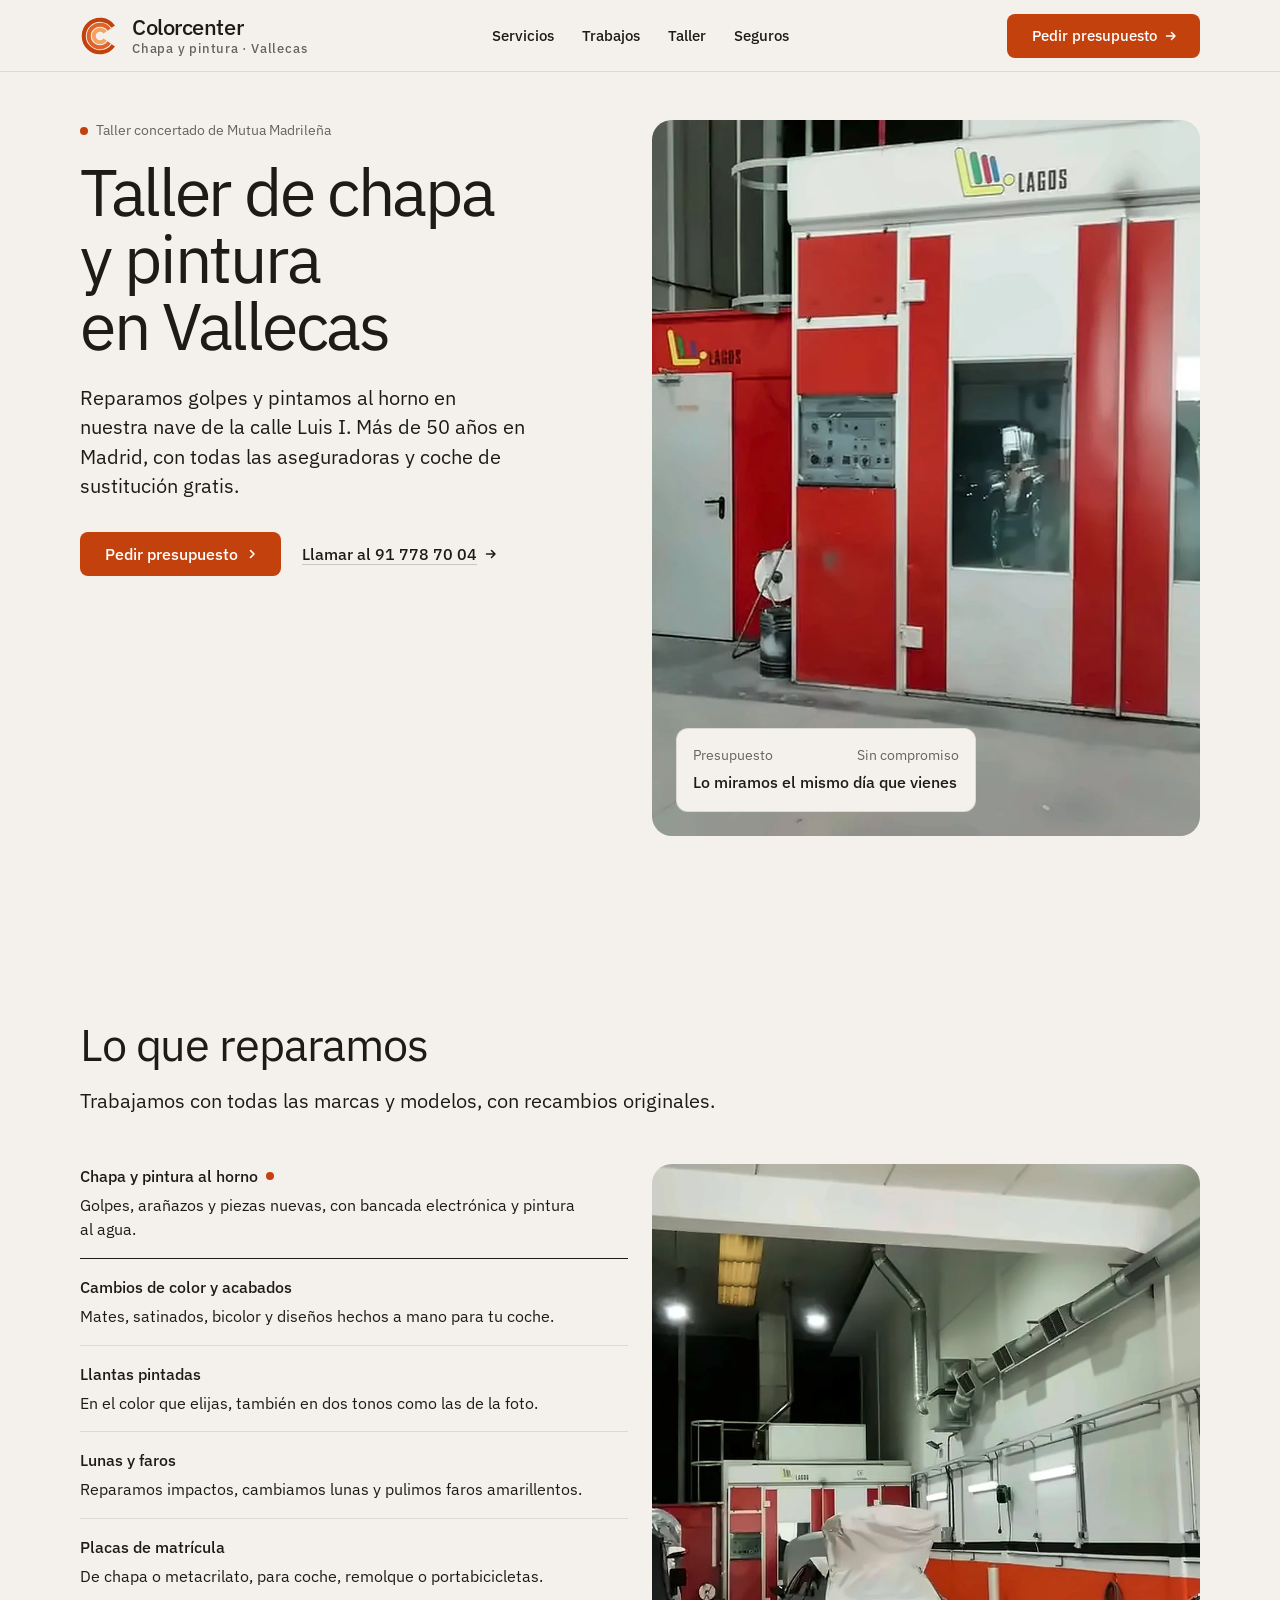
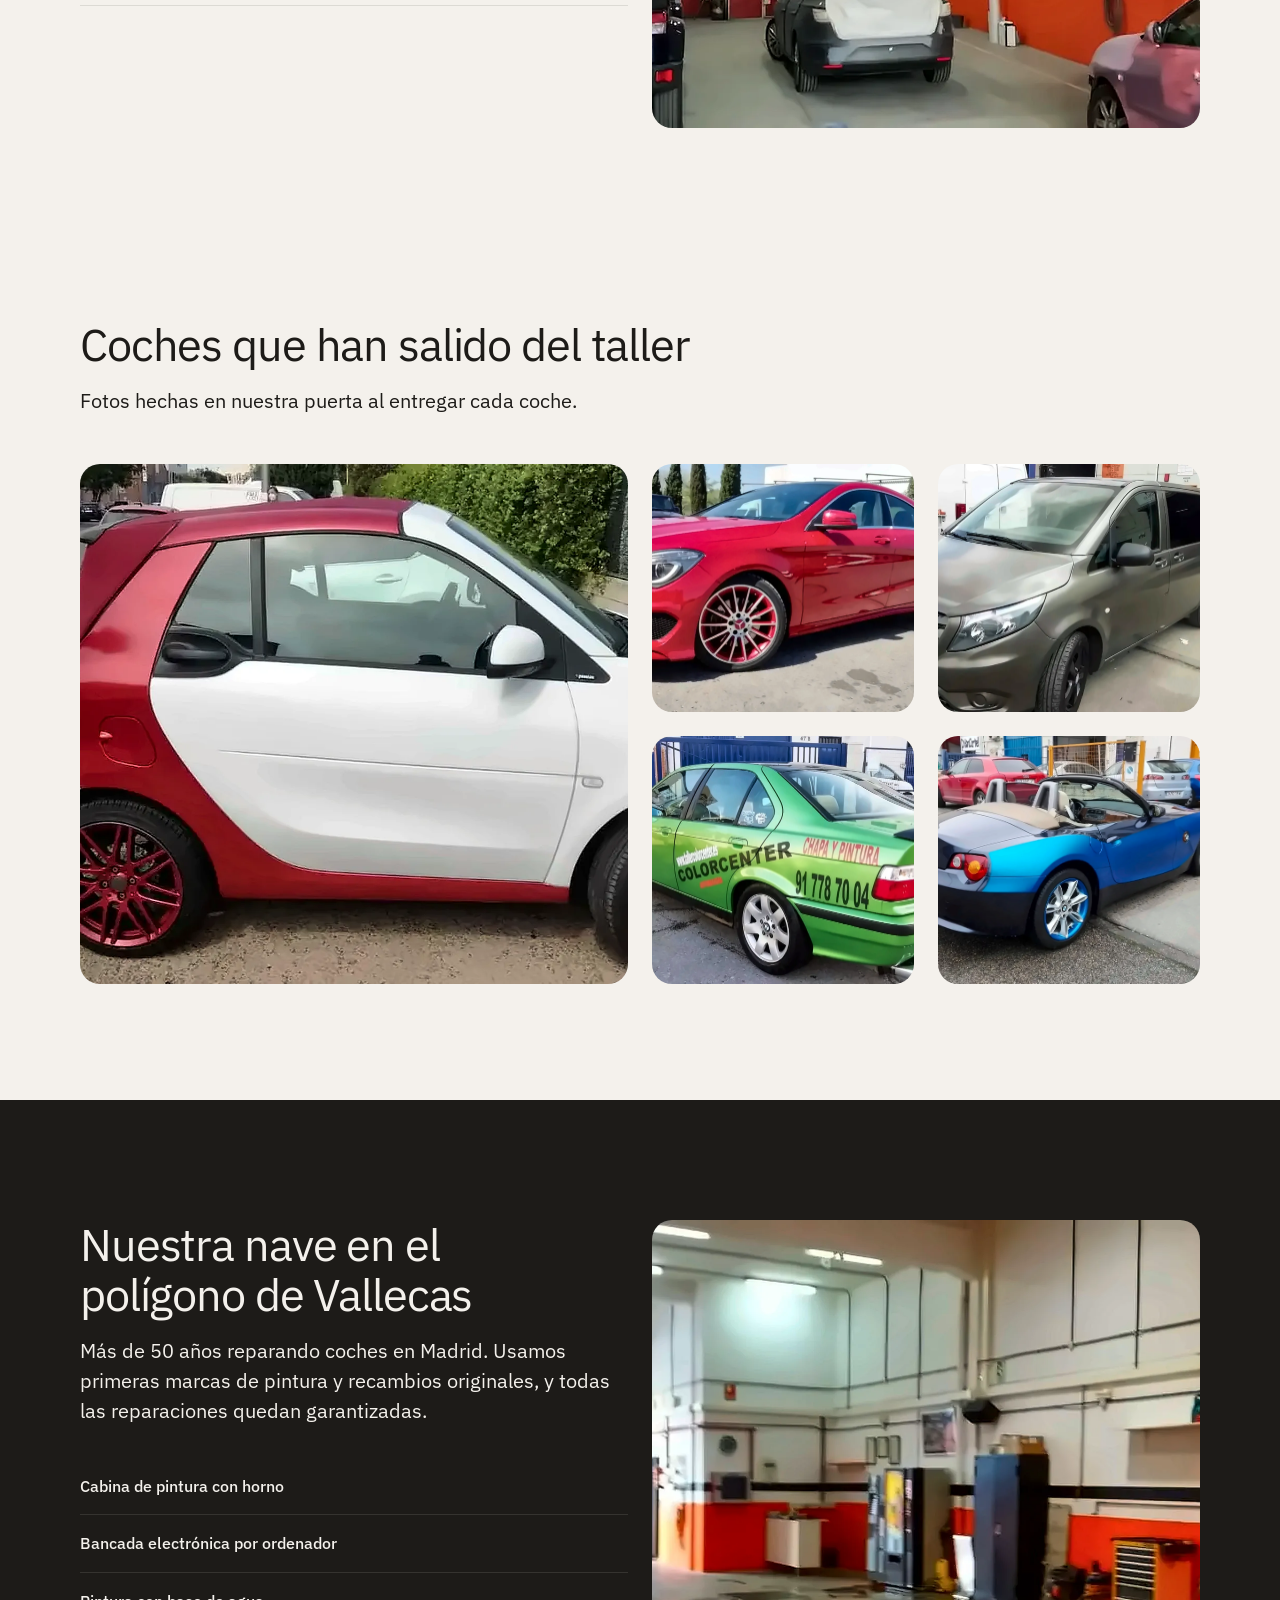
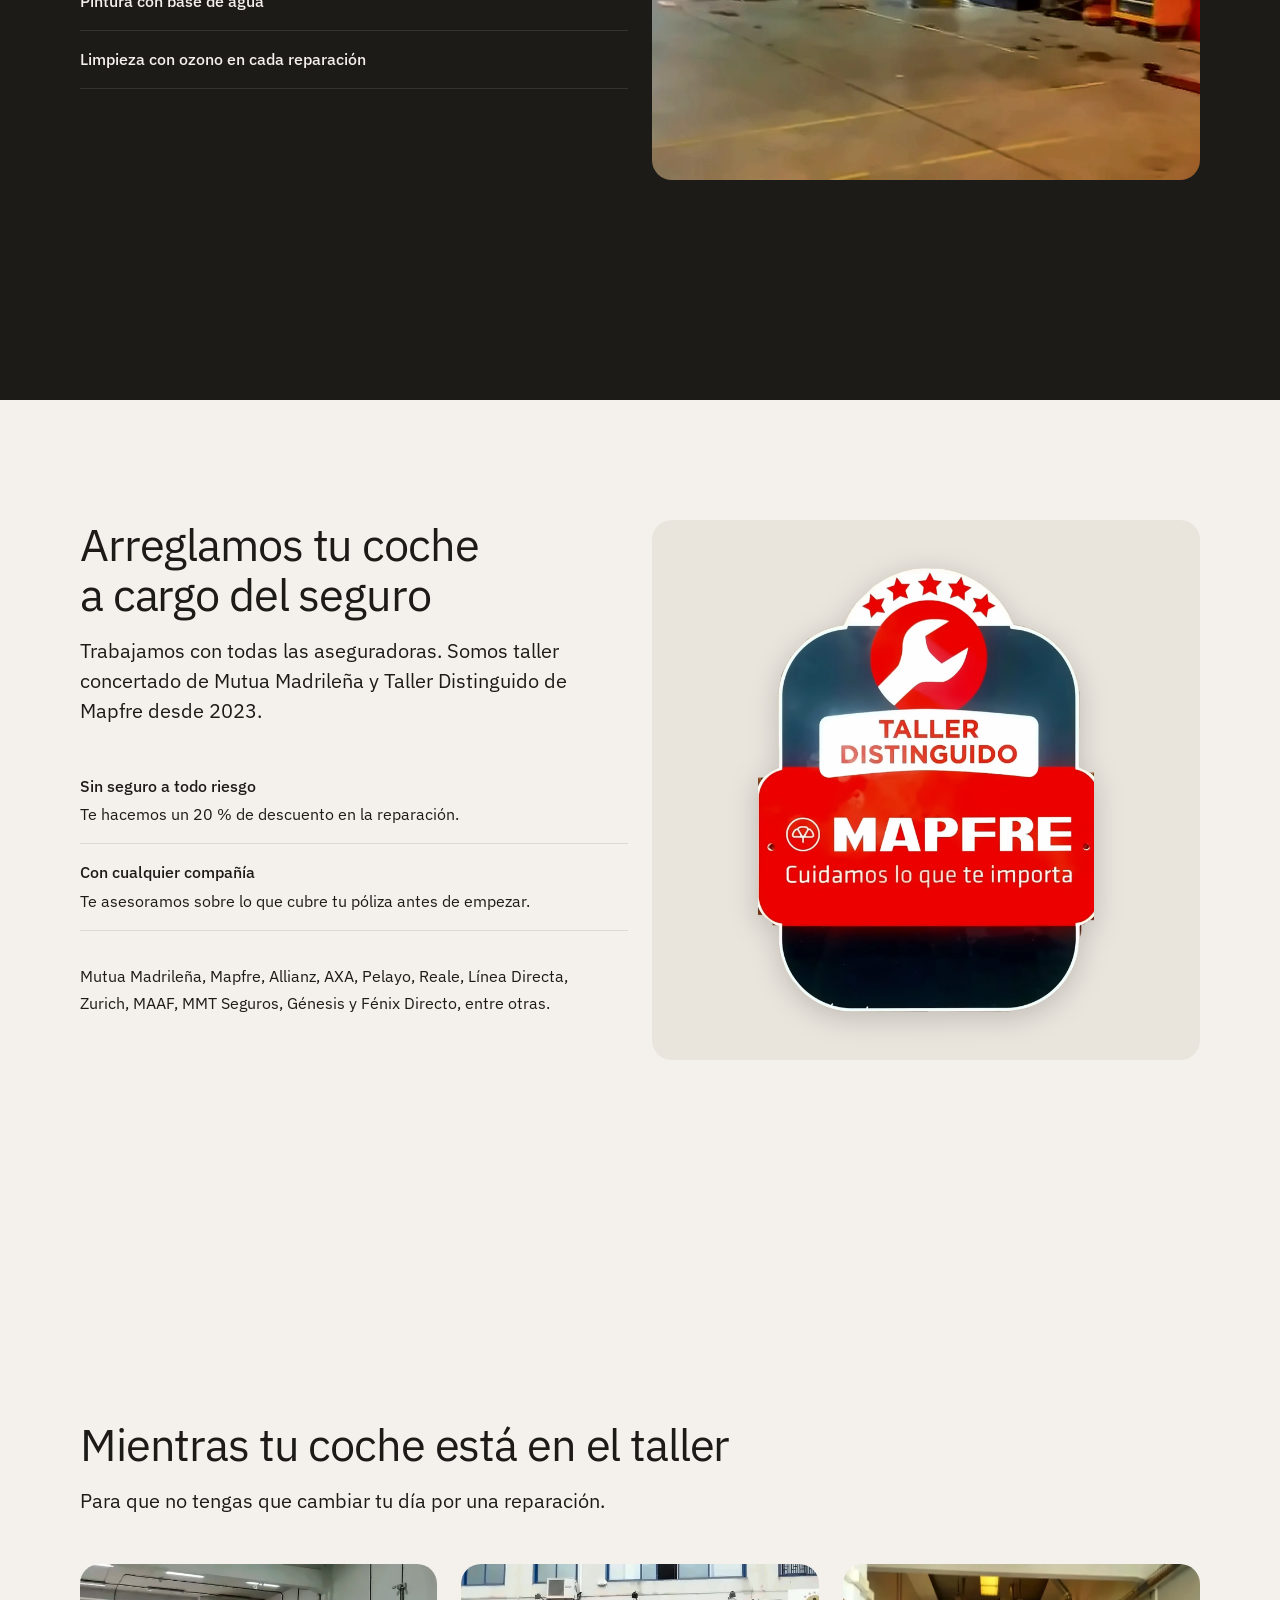
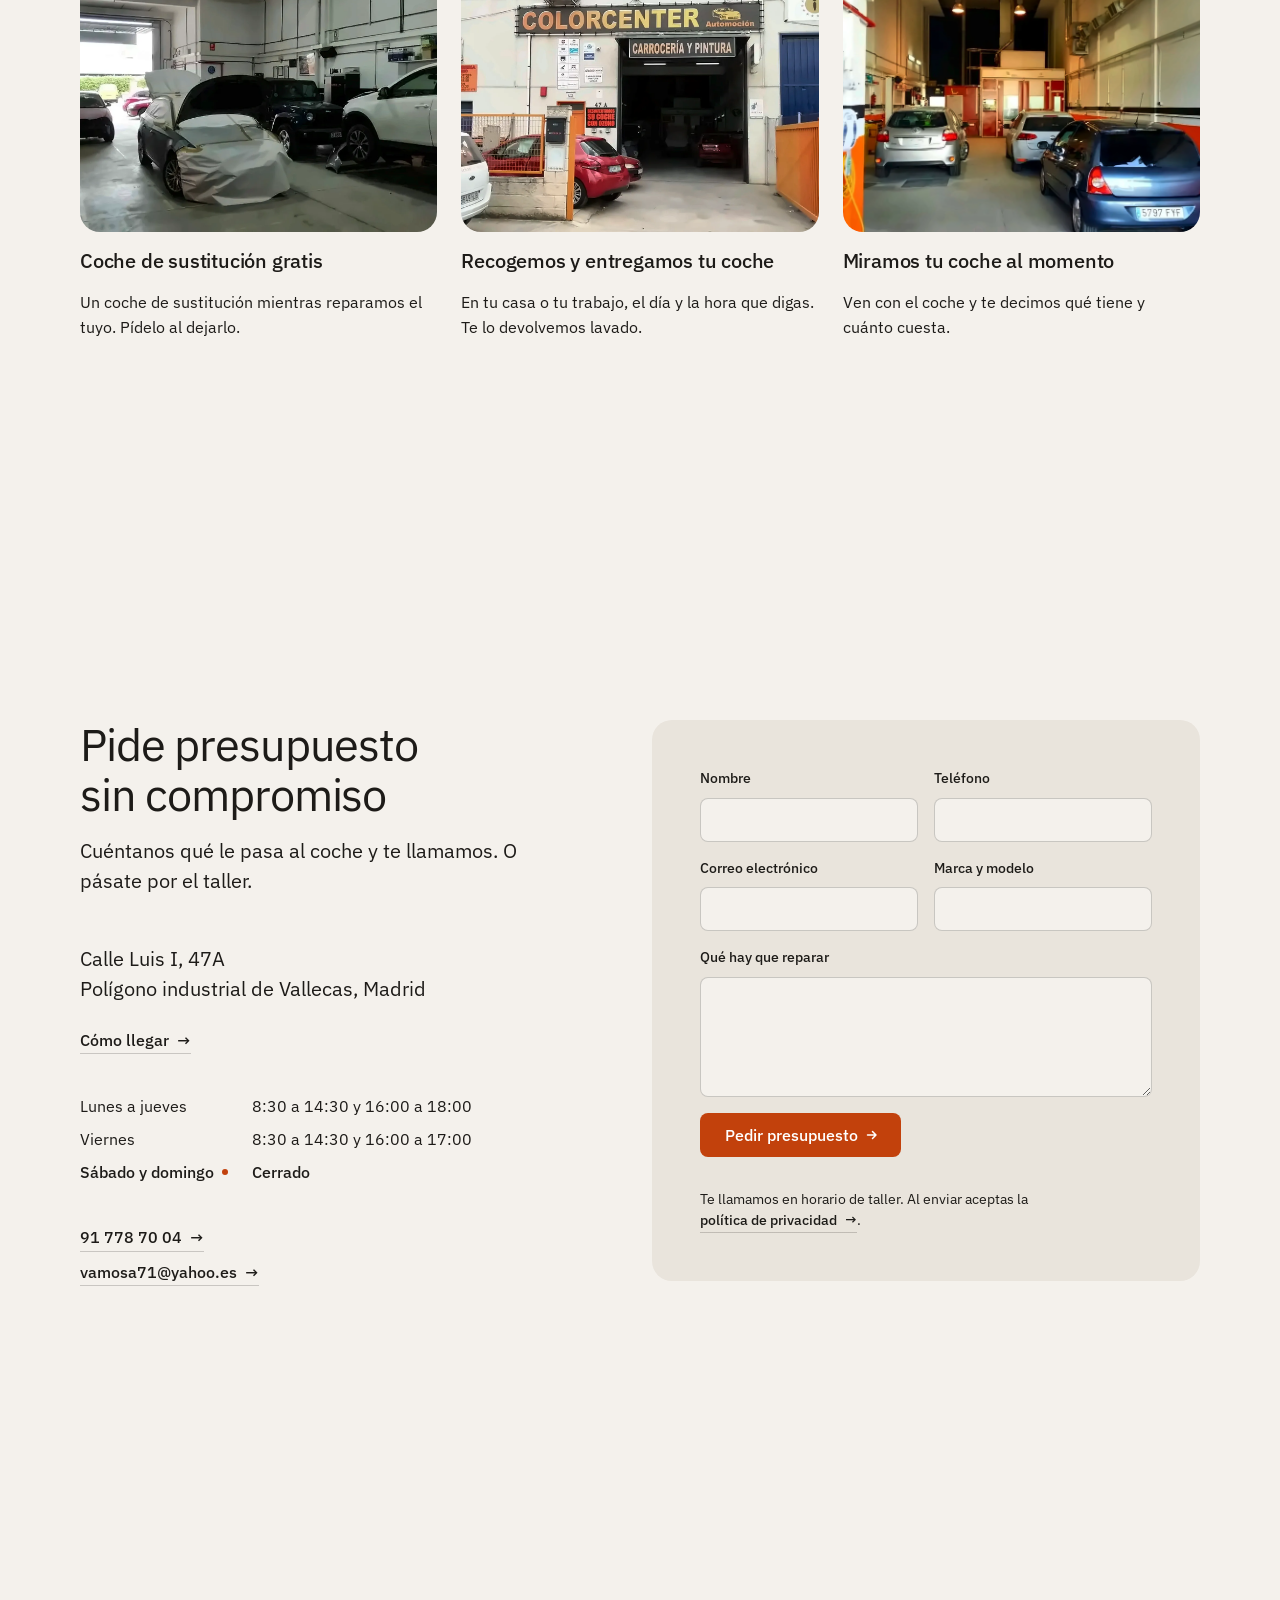
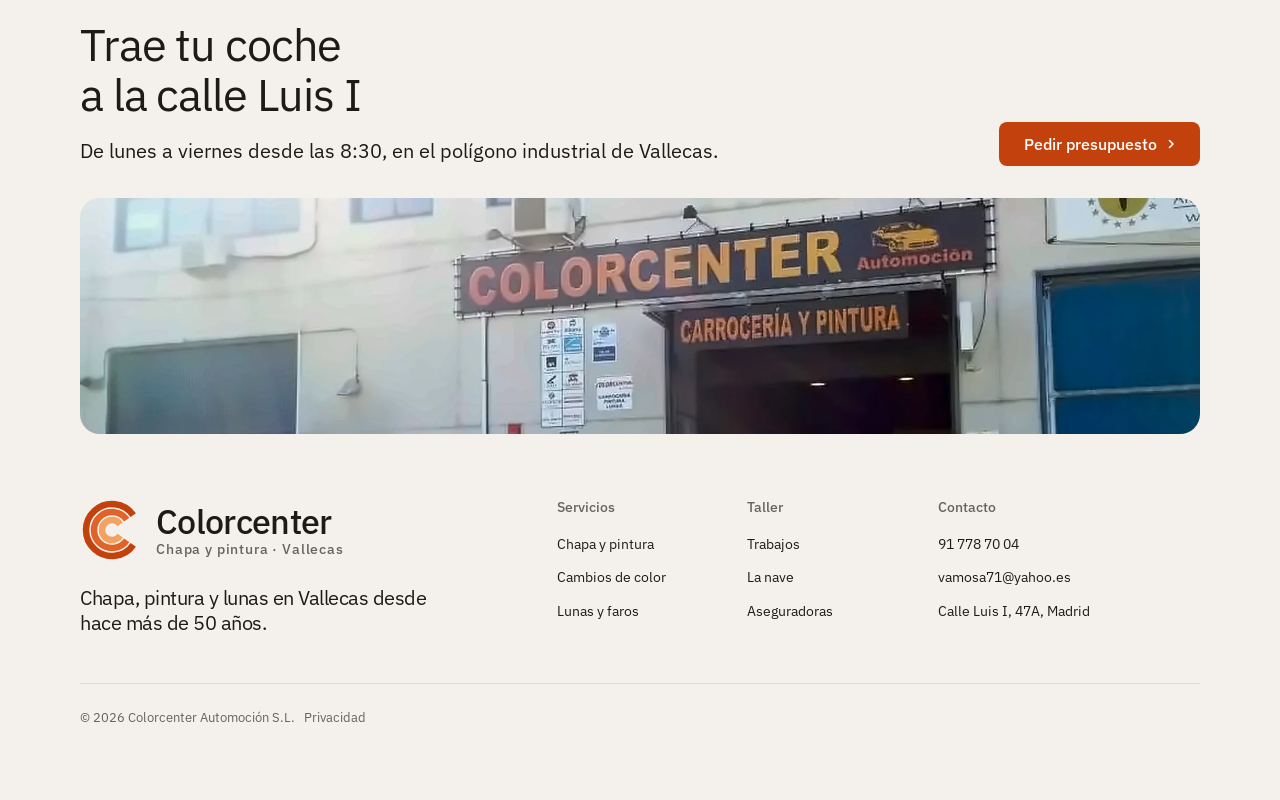
==== index.html @ 78c840c3 "Web nueva del taller Colorcenter: chapa y pintura en Vallecas Co-Authored-By: Claude Opus 5.5 <norep" ====
<!doctype html>
<html lang="es" data-type="service" data-radius="soft" data-buttons="arrow" data-motion>
<head>
<meta charset="utf-8">
<meta name="viewport" content="width=device-width, initial-scale=1, viewport-fit=cover">
<title>Colorcenter Automoción: taller de chapa y pintura en Vallecas, Madrid</title>
<meta name="description" content="Reparamos golpes y pintamos al horno en el polígono industrial de Vallecas. Taller concertado de Mutua Madrileña, coche de sustitución gratis y presupuesto sin compromiso.">
<meta property="og:type" content="website">
<meta property="og:title" content="Colorcenter Automoción: chapa y pintura en Vallecas">
<meta property="og:description" content="Taller de chapa y pintura con más de 50 años en Madrid. Todas las aseguradoras y coche de sustitución.">
<meta property="og:image" content="share.jpg">
<meta name="twitter:card" content="summary_large_image">
<link rel="icon" href="img/favicon.svg" type="image/svg+xml">
<link rel="apple-touch-icon" href="img/favicon-180.png">
<meta name="theme-color" content="#f4f1ec">
<!-- <link rel="canonical" href="https://www.tallercolorcenter.es/"> : activar al publicar en el dominio -->
<meta name="site-kind" content="other">
<meta name="page-type" content="service">
<link rel="preconnect" href="https://fonts.googleapis.com">
<link rel="preconnect" href="https://fonts.gstatic.com" crossorigin>
<link href="https://fonts.googleapis.com/css2?family=IBM+Plex+Sans:wdth,wght@85..100,400..700&display=swap" rel="stylesheet">
<link rel="stylesheet" href="assets/system.css">
<link rel="stylesheet" href="assets/ui/cards.css">
<link rel="stylesheet" href="assets/motion/motion.css">
<link rel="stylesheet" href="assets/backgrounds/backgrounds.css">
<link rel="stylesheet" href="assets/layout/layout.css">
<link rel="stylesheet" href="assets/icons/icon.css">
<style>
:root {
  --p-bg: #f4f1ec; --p-surface: #e9e4dc; --p-ink: #1d1b18; --p-muted: #66635f;
  --p-accent: #c2410c; --p-accent-ink: #ffffff; --p-action: #c2410c; --p-action-ink: #ffffff;
  --p-inv-bg: #1d1b18; --p-inv-surface: #292724; --p-inv-ink: #f4f1ec; --p-inv-muted: #9a9893;
  --p-inv-accent: #e0632a; --p-inv-accent-ink: #111111; --p-inv-action: #e0632a; --p-inv-action-ink: #111111;
  --font-display: "IBM Plex Sans", system-ui, sans-serif;
  --font-text: "IBM Plex Sans", system-ui, sans-serif;
  --display-weight: 400;
  --display-tracking: -0.025em;
  --display-tracking-xl: -0.035em;
  --ly-scale: 0.98;
}
</style>
<script>document.documentElement.classList.add('m-enter');setTimeout(()=>document.documentElement.classList.add('m-enter-done'),700)</script>
<script>document.documentElement.classList.add('mo-js');setTimeout(()=>document.documentElement.classList.add('mo-safe'),2500)</script>
<link rel="modulepreload" href="assets/moments/moments.js">
<link rel="modulepreload" href="assets/moments/lib.js">
<link rel="modulepreload" href="assets/moments/picture-develops/moment.js">
<!-- page CSS: only what sits inside a visual -->
<style>
  /* logo: la C de tres capas de pintura y el nombre en texto */
  .cc-logo { display: inline-flex; align-items: center; gap: 12px; color: var(--ink); text-decoration: none; }
  .nav__logo.cc-logo .cc-mark { width: 40px; height: 40px; flex: none; }
  .cc-name { display: grid; font: 500 22px/1 var(--font-display); letter-spacing: -0.02em; }
  .cc-tag { font-size: 13px; font-weight: 500; letter-spacing: 0.06em; color: var(--muted); margin-top: 4px; }
  .nav__logo.cc-logo--lg .cc-mark { width: 64px; height: 64px; }
  .cc-logo--lg .cc-name { font-size: 34px; }
  .cc-logo--lg .cc-tag { font-size: 14px; }
  @media (max-width: 639px) { .nav__logo.cc-logo:not(.cc-logo--lg) .cc-mark { width: 34px; height: 34px; } .cc-name { font-size: 20px; } .cc-logo:not(.cc-logo--lg) .cc-tag { display: none; } }
  /* trabajos: una foto grande a la izquierda y cuatro a la derecha, en las columnas de la página */
  .wall figure { margin: 0; overflow: hidden; border-radius: var(--r-lg); background: var(--surface); }
  .wall figure > img { width: 100%; height: 100%; object-fit: cover; display: block; transition: transform 600ms var(--ease); }
  .wall figure:hover > img { transform: scale(1.03); }
  .wall__big { height: 520px; }
  .wall__grid { display: grid; grid-template-columns: repeat(2, minmax(0, 1fr)); grid-template-rows: repeat(2, minmax(0, 1fr)); gap: var(--s-5); height: 520px; }
  @media (max-width: 1023px) { .wall__big { height: auto; aspect-ratio: 16 / 10; } .wall__grid { height: auto; gap: 12px; margin-top: 12px; } .wall__grid > figure { aspect-ratio: 4 / 3; } }
  @media (max-width: 1023px) { #servicios .frame.frame--fill { height: 240px; aspect-ratio: auto; flex: none; margin-top: var(--s-6); } }
  @media (max-width: 639px) { #servicios .frame.frame--fill { height: 260px; } #ventajas .grid > .tile { grid-column: 1 / -1; } #ventajas .tile__media { aspect-ratio: 16 / 9; } }
  /* la nave: la foto que se revela, tan alta como el texto */
  .develop { margin: 0; border-radius: var(--r-lg); overflow: hidden; height: min(560px, var(--ly-fit, 560px)); }
  .develop > img { display: block; width: 100%; height: 100%; object-fit: cover; }
  /* aseguradoras: el distintivo Mapfre recortado sobre la superficie */
  .badge-frame { display: grid; place-items: center; overflow: hidden; background: var(--surface); border-radius: var(--r-lg); height: min(540px, var(--ly-fit, 540px)); padding: var(--s-7); }
  .badge-frame > img { height: 100%; width: 100%; min-height: 0; object-fit: contain; filter: drop-shadow(0 6px 14px rgb(0 0 0 / .18)); }
  .insurers { font-size: var(--t-body); line-height: 1.7; color: var(--ink); max-width: 52ch; }
  .rows .rows__name small { display: block; font-weight: 400; color: var(--muted); font-size: var(--t-body); }
  .contact-list { display: grid; justify-items: start; gap: var(--s-2); font-size: var(--t-body); }
  #presupuesto .visit > .link { justify-self: start; }
  .form-panel { background: var(--surface); border-radius: var(--r-lg); padding: var(--s-7); }
  @media (max-width: 1023px) {
    .develop { height: auto; aspect-ratio: 4 / 3; margin-top: var(--s-7); }
    .badge-frame { height: 360px; margin-top: var(--s-7); }
  }
  @media (max-width: 639px) {
    .form-panel { padding: var(--s-5); }
    .badge-frame { height: 300px; padding: var(--s-5); }
  }
</style>
</head>
<body>
<!-- type: service (taller de chapa y pintura)
     deal: hero split, nav nav-centre, close close-photo, footer footer-columns, rhythm dark-band, buttons arrow,
           mark: el logo del cliente; palette: colores propios (naranja de las paredes y el rótulo), type plex
     moments: picture-develops en #taller -->
<header class="nav nav--centre">
  <div class="wrap nav__bar">
    <a class="skip-link" href="#top">Saltar al contenido</a>
    <a class="nav__logo cc-logo" href="#top"><svg class="cc-mark" viewBox="0 0 64 64" aria-hidden="true"><g fill="none" stroke-width="6.5"><path d="M53.29 17.08 A26 26 0 1 0 53.29 46.92" stroke="#c2410c"/><path d="M46.74 21.67 A18 18 0 1 0 46.74 42.33" stroke="#e0632a"/><path d="M40.19 26.26 A10 10 0 1 0 40.19 37.74" stroke="#f4a261"/></g></svg><span class="cc-name">Colorcenter<span class="cc-tag">Chapa y pintura · Vallecas</span></span></a>
    <nav class="nav__links" aria-label="Principal">
      <div class="nav__item"><a class="nav__link" href="#servicios">Servicios</a></div>
      <div class="nav__item"><a class="nav__link" href="#trabajos">Trabajos</a></div>
      <div class="nav__item"><a class="nav__link" href="#taller">Taller</a></div>
      <div class="nav__item"><a class="nav__link" href="#seguros">Seguros</a></div>
    </nav>
    <div class="nav__actions">
      <a class="btn btn--primary" href="#presupuesto">Pedir presupuesto</a>
    </div>
    <button class="nav__toggle" type="button" aria-expanded="false" aria-label="Menú"><svg width="18" height="18" viewBox="0 0 18 18" aria-hidden="true"><path d="M2 5h14M2 13h14" stroke="currentColor" stroke-width="1.6" stroke-linecap="round"/></svg></button>
  </div>
</header>

<main id="top">
  <section class="hero hero--split" data-enter aria-labelledby="hero-h">
    <div class="wrap"><div class="hero-text grid hero__grid">
      <div class="hero__text span-5">
        <p class="hero__kicker"><span class="dot" aria-hidden="true"></span>Taller concertado de Mutua Madrileña</p>
        <h1 id="hero-h">Taller de chapa y pintura en Vallecas</h1>
        <p class="hero__lead">Reparamos golpes y pintamos al horno en nuestra nave de la calle Luis I. Más de 50 años en Madrid, con todas las aseguradoras y coche de sustitución gratis.</p>
        <div class="btn-row">
          <a class="btn btn--primary" href="#presupuesto">Pedir presupuesto<svg class="m-arrow" viewBox="0 0 12 12" aria-hidden="true"><path class="m-arrow__stem" d="M1 6h8"/><path class="m-arrow__head" d="M4.5 2.5 8 6l-3.5 3.5"/></svg></a>
          <a class="btn btn--secondary" href="tel:+34917787004">Llamar al 91 778 70 04</a>
        </div>
      </div>
      <div class="hero__media span-6 start-7">
        <img src="img/g10.webp" alt="Cabina de pintura roja del taller con un coche preparado para pintar" style="--ly-pos: 62% 50%" fetchpriority="high" data-source="client" data-subject="cabina de pintura del taller">
        <div class="ly-float">
          <div class="ly-float__row"><span>Presupuesto</span><span>Sin compromiso</span></div>
          <div class="ly-float__title">Lo miramos el mismo día que vienes</div>
        </div>
      </div>
    </div></div>
  </section>

  <section class="section" style="--hm: 2" id="servicios" aria-labelledby="servicios-h">
    <div class="wrap">
      <div class="section-head"><h2 id="servicios-h">Lo que reparamos</h2><p>Trabajamos con todas las marcas y modelos, con recambios originales.</p></div>
      <div class="grid grid--top fill" data-peek>
        <ul class="rows span-6">
          <li data-peek-to="chapa" tabindex="0"><span class="rows__name">Chapa y pintura al horno</span><p class="muted">Golpes, arañazos y piezas nuevas, con bancada electrónica y pintura al agua.</p></li>
          <li data-peek-to="color" tabindex="0"><span class="rows__name">Cambios de color y acabados</span><p class="muted">Mates, satinados, bicolor y diseños hechos a mano para tu coche.</p></li>
          <li data-peek-to="llantas" tabindex="0"><span class="rows__name">Llantas pintadas</span><p class="muted">En el color que elijas, también en dos tonos como las de la foto.</p></li>
          <li data-peek-to="faros" tabindex="0"><span class="rows__name">Lunas y faros</span><p class="muted">Reparamos impactos, cambiamos lunas y pulimos faros amarillentos.</p></li>
          <li data-peek-to="matriculas" tabindex="0"><span class="rows__name">Placas de matrícula</span><p class="muted">De chapa o metacrilato, para coche, remolque o portabicicletas.</p></li>
        </ul>
        <div class="frame frame--photo frame--fill span-6 start-7">
          <img class="frame__img" data-peek-for="chapa" src="img/g09.webp" alt="Coche dentro de la cabina de pintura con piezas preparadas al lado" loading="lazy" data-source="client" data-subject="cabina de pintura">
          <img class="frame__img" data-peek-for="color" src="img/g19.webp" alt="BMW Z4 descapotable pintado en azul y gris mate" loading="lazy" hidden data-source="client" data-subject="cambio de color">
          <img class="frame__img" data-peek-for="llantas" src="img/g17.webp" alt="Llanta pintada en rojo y plata" loading="lazy" hidden data-source="client" data-subject="llanta pintada">
          <img class="frame__img" data-peek-for="faros" src="img/prod2.webp" alt="Faro delantero de un coche negro" loading="lazy" hidden data-source="client" data-subject="faro">
          <img class="frame__img" data-peek-for="matriculas" src="img/g21.webp" alt="BMW negro con su matrícula, recién salido del taller" loading="lazy" hidden data-source="client" data-subject="coche terminado">
        </div>
      </div>
    </div>
  </section>

  <section class="section" id="trabajos" aria-labelledby="trabajos-h">
    <div class="wrap">
      <div class="section-head"><h2 id="trabajos-h">Coches que han salido del taller</h2><p>Fotos hechas en nuestra puerta al entregar cada coche.</p></div>
      <div class="grid wall">
        <figure class="span-6 wall__big"><img src="img/g14.webp" alt="Smart blanco con techo y llantas pintados en rojo" loading="lazy" data-source="client" data-subject="smart bicolor"></figure>
        <div class="span-6 start-7 wall__grid">
          <figure><img src="img/g16.webp" alt="Mercedes CLA rojo con llantas en rojo y plata" loading="lazy" data-source="client" data-subject="mercedes rojo"></figure>
          <figure><img src="img/g20.webp" alt="Mercedes Vito pintada en gris mate" loading="lazy" data-source="client" data-subject="furgoneta gris mate"></figure>
          <figure><img src="img/g22.webp" alt="BMW de competición pintado en verde con el rótulo del taller" loading="lazy" data-source="client" data-subject="bmw verde"></figure>
          <figure><img src="img/g18.webp" alt="BMW Z4 en azul y gris visto de lado" loading="lazy" data-source="client" data-subject="bmw z4"></figure>
        </div>
      </div>
    </div>
  </section>

  <section class="section ground-inverse" id="taller" aria-labelledby="taller-h">
    <div class="wrap grid grid--top">
      <div class="span-6">
        <div class="section-head">
          <h2 id="taller-h">Nuestra nave en el polígono de Vallecas</h2>
          <p>Más de 50 años reparando coches en Madrid. Usamos primeras marcas de pintura y recambios originales, y todas las reparaciones quedan garantizadas.</p>
        </div>
        <ul class="rows">
          <li><span class="rows__name">Cabina de pintura con horno</span></li>
          <li><span class="rows__name">Bancada electrónica por ordenador</span></li>
          <li><span class="rows__name">Pintura con base de agua</span></li>
          <li><span class="rows__name">Limpieza con ozono en cada reparación</span></li>
        </ul>
      </div>
      <figure class="develop span-6 start-7" data-moment="picture-develops"><img src="img/g04.webp" alt="Interior de la nave con la zona de trabajo, el elevador y la cabina al fondo" width="2000" height="1118" loading="lazy" data-source="client" data-subject="interior del taller"></figure>
    </div>
  </section>

  <section class="section" id="seguros" aria-labelledby="seguros-h">
    <div class="wrap grid grid--top">
      <div class="span-6">
        <div class="section-head">
          <h2 id="seguros-h">Arreglamos tu coche a cargo del seguro</h2>
          <p>Trabajamos con todas las aseguradoras. Somos taller concertado de Mutua Madrileña y Taller Distinguido de Mapfre desde 2023.</p>
        </div>
        <ul class="rows">
          <li><span class="rows__name">Sin seguro a todo riesgo</span><p class="muted">Te hacemos un 20 % de descuento en la reparación.</p></li>
          <li><span class="rows__name">Con cualquier compañía</span><p class="muted">Te asesoramos sobre lo que cubre tu póliza antes de empezar.</p></li>
        </ul>
        <p class="insurers" style="margin-top: var(--s-6)">Mutua Madrileña, Mapfre, Allianz, AXA, Pelayo, Reale, Línea Directa, Zurich, MAAF, MMT Seguros, Génesis y Fénix Directo, entre otras.</p>
      </div>
      <div class="badge-frame span-6 start-7">
        <img src="img/mapfre.webp" alt="Placa de Taller Distinguido de Mapfre" loading="lazy" data-source="client" data-subject="distintivo mapfre">
      </div>
    </div>
  </section>

  <section class="section" style="--hm: 2" id="ventajas" aria-labelledby="ventajas-h">
    <div class="wrap">
      <div class="section-head"><h2 id="ventajas-h">Mientras tu coche está en el taller</h2><p>Para que no tengas que cambiar tu día por una reparación.</p></div>
      <div class="grid">
        <article class="tile span-4">
          <div class="tile__media"><img src="img/g13.webp" alt="Coches dentro de la nave esperando reparación" loading="lazy" data-source="client" data-subject="coches en el taller"></div>
          <div class="tile__head"><h3>Coche de sustitución gratis</h3></div>
          <p>Un coche de sustitución mientras reparamos el tuyo. Pídelo al dejarlo.</p>
        </article>
        <article class="tile span-4">
          <div class="tile__media"><img src="img/g08.webp" alt="Entrada del taller en la calle Luis I con coches aparcados" loading="lazy" data-source="client" data-subject="entrada del taller"></div>
          <div class="tile__head"><h3>Recogemos y entregamos tu coche</h3></div>
          <p>En tu casa o tu trabajo, el día y la hora que digas. Te lo devolvemos lavado.</p>
        </article>
        <article class="tile span-4">
          <div class="tile__media"><img src="img/g03.webp" alt="Coches en la nave junto a la cabina de pintura" loading="lazy" data-source="client" data-subject="nave del taller"></div>
          <div class="tile__head"><h3>Miramos tu coche al momento</h3></div>
          <p>Ven con el coche y te decimos qué tiene y cuánto cuesta.</p>
        </article>
      </div>
    </div>
  </section>

  <section class="section" style="--hm: 2" id="presupuesto" aria-labelledby="presupuesto-h">
    <div class="wrap grid grid--top">
      <div class="span-5">
        <div class="section-head">
          <h2 id="presupuesto-h">Pide presupuesto sin compromiso</h2>
          <p>Cuéntanos qué le pasa al coche y te llamamos. O pásate por el taller.</p>
        </div>
        <div class="visit">
          <address class="visit__address">Calle Luis I, 47A<br>Polígono industrial de Vallecas, Madrid</address>
          <a class="link" href="https://www.google.com/maps/search/?api=1&amp;query=Calle+Luis+I+47A+Madrid">Cómo llegar</a>
          <dl class="hours" data-tz="Europe/Madrid">
            <dt data-days="mon-thu">Lunes a jueves</dt><dd>8:30 a 14:30 y 16:00 a 18:00</dd>
            <dt data-days="fri">Viernes</dt><dd>8:30 a 14:30 y 16:00 a 17:00</dd>
            <dt data-days="sat,sun">Sábado y domingo</dt><dd>Cerrado</dd>
          </dl>
          <div class="contact-list">
            <a class="link" href="tel:+34917787004">91 778 70 04</a>
            <a class="link" href="mailto:vamosa71@yahoo.es">vamosa71@yahoo.es</a>
          </div>
        </div>
      </div>
      <div class="form-panel span-6 start-7">
        <form class="form" action="mailto:vamosa71@yahoo.es" method="post" enctype="text/plain" data-endpoint="" novalidate>
          <div class="field"><label for="f-name">Nombre</label>
            <input id="f-name" name="nombre" type="text" autocomplete="name" required aria-describedby="f-name-err">
            <p class="field__error" id="f-name-err" hidden>Escribe tu nombre.</p></div>
          <div class="field"><label for="f-tel">Teléfono</label>
            <input id="f-tel" name="telefono" type="tel" autocomplete="tel" inputmode="tel" required aria-describedby="f-tel-err">
            <p class="field__error" id="f-tel-err" hidden>Escribe un teléfono para llamarte.</p></div>
          <div class="field"><label for="f-email">Correo electrónico</label>
            <input id="f-email" name="correo" type="email" autocomplete="email" inputmode="email" aria-describedby="f-email-err">
            <p class="field__error" id="f-email-err" hidden>Escribe un correo con @, como nombre@gmail.com.</p></div>
          <div class="field"><label for="f-car">Marca y modelo</label>
            <input id="f-car" name="coche" type="text" autocomplete="off"></div>
          <div class="field field--full"><label for="f-msg">Qué hay que reparar</label>
            <textarea id="f-msg" name="mensaje" rows="4" required aria-describedby="f-msg-err"></textarea>
            <p class="field__error" id="f-msg-err" hidden>Cuéntanos qué le pasa al coche.</p></div>
          <div class="btn-row"><button class="btn btn--primary" type="submit">Pedir presupuesto</button></div>
          <p class="form__status" role="status" data-form-status></p>
          <p class="t-small">Te llamamos en horario de taller. Al enviar aceptas la <a class="link" href="privacidad.html">política de privacidad</a>.</p>
        </form>
      </div>
    </div>
  </section>
</main>

<footer class="footer closing" id="contact" aria-labelledby="close-h">
  <div class="wrap">
    <div class="closing__cta close--photo">
      <div class="section-head--split">
        <div><h2 id="close-h">Trae tu coche a la calle Luis I</h2><p class="t-lead">De lunes a viernes desde las 8:30, en el polígono industrial de Vallecas.</p></div>
        <a class="btn btn--primary" href="#presupuesto">Pedir presupuesto<svg class="m-arrow" viewBox="0 0 12 12" aria-hidden="true"><path class="m-arrow__stem" d="M1 6h8"/><path class="m-arrow__head" d="M4.5 2.5 8 6l-3.5 3.5"/></svg></a>
      </div>
      <div class="close__media"><img src="img/g01.webp" alt="Fachada del taller Colorcenter con el rótulo naranja y la puerta abierta" loading="lazy" style="--pos: 50% 22%" data-source="client" data-subject="fachada del taller"></div>
    </div>
    <div class="closing__links">
      <div class="grid">
        <div class="span-4 stack-4">
          <a class="nav__logo cc-logo cc-logo--lg" href="#top"><svg class="cc-mark" viewBox="0 0 64 64" aria-hidden="true"><g fill="none" stroke-width="6.5"><path d="M53.29 17.08 A26 26 0 1 0 53.29 46.92" stroke="#c2410c"/><path d="M46.74 21.67 A18 18 0 1 0 46.74 42.33" stroke="#e0632a"/><path d="M40.19 26.26 A10 10 0 1 0 40.19 37.74" stroke="#f4a261"/></g></svg><span class="cc-name">Colorcenter<span class="cc-tag">Chapa y pintura · Vallecas</span></span></a>
          <p class="footer__lede">Chapa, pintura y lunas en Vallecas desde hace más de 50 años.</p>
        </div>
        <div class="span-2 start-6 footer__col"><h3>Servicios</h3><ul><li><a href="#servicios">Chapa y pintura</a></li><li><a href="#servicios">Cambios de color</a></li><li><a href="#servicios">Lunas y faros</a></li></ul></div>
        <div class="span-2 footer__col"><h3>Taller</h3><ul><li><a href="#trabajos">Trabajos</a></li><li><a href="#taller">La nave</a></li><li><a href="#seguros">Aseguradoras</a></li></ul></div>
        <div class="span-3 footer__col"><h3>Contacto</h3><ul><li><a href="tel:+34917787004">91 778 70 04</a></li><li><a href="mailto:vamosa71@yahoo.es">vamosa71@yahoo.es</a></li><li><a href="https://www.google.com/maps/search/?api=1&amp;query=Calle+Luis+I+47A+Madrid">Calle Luis I, 47A, Madrid</a></li></ul></div>
      </div>
      <div class="footer__legal">
        <span>&copy; 2026 Colorcenter Automoción S.L. &nbsp; <a href="privacidad.html">Privacidad</a></span>
      </div>
    </div>
  </div>
</footer>

<nav class="actionbar" aria-label="Acciones rápidas">
  <a class="btn btn--secondary" href="tel:+34917787004">Llamar</a>
  <a class="btn btn--primary" href="#presupuesto">Pedir presupuesto</a>
</nav>

<script type="module" src="assets/system.js"></script>
<script type="module" src="assets/motion/motion.js"></script>
<script type="module" src="assets/layout/layout.js"></script>
</body>
</html>
---- assets/system.css ----
/*
  taste-skill system.css - the one system for the page. Link it first, then assets/ui/cards.css (the
  feature card, its panel and the fragment placements), then set the palette (--p-*), the fonts and
  the radius set on :root in the page (node scripts/start.mjs prints that block).
  Do not add a second grid, spacing scale, type scale, radius scale, button or card style.
*/

/* ---------------------------------------------------------------- tokens */
:root {
  /* palette (hex only; fx.js reads --bg --surface --ink --muted --accent --accent-ink) */
  --p-bg: #ffffff;
  --p-surface: #f4f4f4;
  --p-ink: #111111;
  --p-muted: #6b6b6b;
  --p-accent: #1a4be0;
  --p-accent-ink: #ffffff;
  --p-action: #1a4be0;      /* buttons, links, focus: the accent, or the ink when the accent is too pale */
  --p-action-ink: #ffffff;
  --p-inv-bg: #111111;
  --p-inv-surface: #1c1c1c;
  --p-inv-ink: #f4f4f4;
  --p-inv-muted: #a3a3a3;
  --p-inv-accent: #ffffff;
  --p-inv-accent-ink: #111111;
  --p-inv-action: #ffffff;
  --p-inv-action-ink: #111111;
  /* the lit ground behind UI and in the closing band (references/cards.md), one per page, tech pages only
     (none on kind other, which is flat): <html data-ground="sand|sky|sage|painting">. system.js gives it to every ground
     that holds UI, on light and dark pages alike; --hue on one panel changes only its accent */
  --ground-bg: #d9ccb7; --ground-surface: #e9e0d2; --ground-ink: #2a2622; --ground-muted: #5a534a; --ground-accent: #a8794a;

  /* fonts */
  --font-display: system-ui, -apple-system, "Segoe UI", sans-serif;
  --font-text: system-ui, -apple-system, "Segoe UI", sans-serif;
  --font-mono: ui-monospace, "SFMono-Regular", Menlo, Consolas, monospace;
  --display-weight: 400;    /* headlines 400; 500 on a tech page (software, gaming, hardware) */
  --display-tracking: -0.025em;

  /* the page rhythm (references/layout-v4.md): one section per screen. The header is fixed and
     --nav tall; every section is padded --padt above and --padb (plus the phone action bar, --bar)
     below, and is exactly one or two screens tall (--h: 1 or 2; --hm on a phone). The hero's words
     start --hgap under the header and its content ends --hpadb above the fold. */
  --nav: 72px;
  --padt: 120px;
  --padb: 72px;
  --hgap: 48px;
  --hpadb: 64px;
  --bar: 0px;
  /* grid: one .wrap (alias .container) for the header, every section and the footer, the same
     --gut on both sides: 1280 wide at x 80-1360 at 1440, 342 at x 24-366 at 390 */
  --container: 1280px;
  --gut: 80px;
  --pad: var(--gut);
  --gutter: 24px;

  /* spacing: 4/8 scale */
  --s-1: 4px;  --s-2: 8px;  --s-3: 12px; --s-4: 16px; --s-5: 24px;
  --s-6: 32px; --s-7: 48px; --s-8: 64px; --s-9: 96px; --s-10: 128px;
  --section: 40px;      /* only a .section outside main (the kit's demo pages); every main > section and
                           footer.closing take --padt and --padb */
  --section-band: 56px; /* the same for an older footer outside footer.closing */
  --head-gap: 48px;     /* the one heading-to-content gap, 32 on a phone (layout.css reads it as --ly-head-gap) */
  --card-pad: 16px;     /* card padding (cards.css sets its own for cards with a panel) */
  --card-gap: 16px;     /* gap between cards */

  /* type scale (the only sizes on the page) */
  --t-label: 13px;
  --t-small: 14px;
  --t-body: 16px;
  --t-lead: 18px;
  --t-card: 18px;
  --t-h3: 24px;
  /* straight lines from the phone size at 390 to the desktop size at 1440 (system.md's table) */
  --t-h2: clamp(30px, 1.72vw + 23.3px, 48px);
  --t-h1: clamp(38px, 3.24vw + 25.4px, 72px);
  /* a big number stays a step under the h2 (VI-11): 38 at 1440, 28 at 390, so it never reads as a
     section heading; a stats row and a price set their own, smaller still */
  --t-stat: clamp(28px, .952vw + 24.29px, 38px);

  /* radius: one scale (soft by default; data-radius on <html> switches it) */
  --r-sm: 8px;  --r-md: 12px; --r-lg: 20px; --r-btn: 8px;

  /* controls (fixed here; a page never adds its own) */
  --btn-h: 44px;
  --btn-h-sm: 36px;
  --nav-h: var(--nav);  /* the older name, kept for the kit's files */
  --icon: 16px;         /* small icons: socials, menu chevrons, mono brand marks */

  /* motion: the one UI ease-out (motion.css --m-ease and ui/base.css --u-ease read it; references/motion.md) */
  --ease: cubic-bezier(.2, .8, .2, 1);
  --dur: 180ms;
}
html[data-radius="sharp"] { --r-sm: 4px; --r-md: 6px;  --r-lg: 8px;  --r-btn: 4px; }
html[data-radius="soft"]  { --r-sm: 8px; --r-md: 12px; --r-lg: 20px; --r-btn: 8px; }
html[data-radius="round"] { --r-sm: 10px; --r-md: 16px; --r-lg: 24px; --r-btn: 999px; }
/* the four lit grounds (references/cards.md); sand is the default above. painting goes with
   painterly-landscape (x.ai's daylight sky over olive hills) */
html[data-ground="sky"]      { --ground-bg: #c6d3df; --ground-surface: #d6e0e9; --ground-ink: #25303a; --ground-muted: #4d5964; --ground-accent: #3f6a92; }
html[data-ground="sage"]     { --ground-bg: #cdd6c6; --ground-surface: #dce3d6; --ground-ink: #262d24; --ground-muted: #535b51; --ground-accent: #6c8e63; }
html[data-ground="painting"] { --ground-bg: #79a8d6; --ground-surface: #a6c4e2; --ground-ink: #16212c; --ground-muted: #273949; --ground-accent: #9c9b3c; }
/* cards.css takes its card and panel radii from this scale */
html[data-radius] .card { --c-r: var(--r-lg); }
html[data-radius] .panel { --p-r: var(--r-md); }

/* a phone: the header 56, the sections padded 96 / 48, the hero's words 40 under the header and its
   content ending 24 above the fold, 24 at both sides, 12 between columns */
@media (max-width: 639px) {
  :root { --nav: 56px; --padt: 96px; --padb: 48px; --hgap: 40px; --hpadb: 24px; --gut: 24px; --gutter: 12px; --card-gap: 12px; --head-gap: 32px; }
}
@media (min-width: 640px) {
  :root { --gut: 48px; --section: 48px; --section-band: 72px; --card-pad: 24px; }
}
@media (min-width: 1024px) {
  :root { --gut: 80px; --section: 56px; --section-band: 96px; --card-gap: 24px;
          --t-lead: 20px; --t-card: 20px; --t-h3: 28px; }
  /* a place (and a local service): the 1200 column at x 120-1320 */
  html[data-type="place"] { --gut: 120px; --container: 1200px; }
}
/* a place (VI-06, ST-96, PH-23): its own smaller type (h1 48/53 and 32/37, h2 32/40 and 24/30, titles
   and the sub-line 20 and 18), the Recipe 3 hero's gap under its photograph (40, 24 on a phone),
   square photographs and cards and 2px buttons, whatever data-radius and data-buttons say */
:root[data-type="place"] {
  --hgap: 40px;
  --t-h1: clamp(32px, 1.524vw + 26.06px, 48px);
  --t-h2: clamp(24px, .762vw + 21px, 32px);
  --t-h3: clamp(20px, .381vw + 18.51px, 24px);
  --r-sm: 2px; --r-md: 0px; --r-lg: 0px; --r-btn: 2px;
}
:root[data-type="place"] :is(h1, .t-h1) { line-height: 1.104; }
:root[data-type="place"] :is(h2, .t-h2) { line-height: 1.25; }
@media (max-width: 639px) {
  :root[data-type="place"] { --hgap: 24px; }
  :root[data-type="place"] :is(h1, .t-h1) { line-height: 1.156; }
}

/* ---------------------------------------------------------------- grounds (at most three) */
:root, .ground-base {
  --bg: var(--p-bg); --surface: var(--p-surface); --ink: var(--p-ink); --muted: var(--p-muted);
  --accent: var(--p-accent); --accent-ink: var(--p-accent-ink); --card: var(--p-surface);
  --action: var(--p-action); --action-ink: var(--p-action-ink);
}
.ground-surface {
  --bg: var(--p-surface); --surface: var(--p-bg); --ink: var(--p-ink); --muted: var(--p-muted);
  --accent: var(--p-accent); --accent-ink: var(--p-accent-ink); --card: var(--p-bg);
  --action: var(--p-action); --action-ink: var(--p-action-ink);
}
.ground-inverse {
  --bg: var(--p-inv-bg); --surface: var(--p-inv-surface); --ink: var(--p-inv-ink); --muted: var(--p-inv-muted);
  --accent: var(--p-inv-accent); --accent-ink: var(--p-inv-accent-ink); --card: var(--p-inv-surface);
  --action: var(--p-inv-action); --action-ink: var(--p-inv-action-ink);
}
:root, .ground-base, .ground-surface, .ground-inverse {
  --line: color-mix(in oklab, var(--ink) 11%, transparent);
  --line-strong: color-mix(in oklab, var(--ink) 20%, transparent);
  /* effects (fx.js) and UI fragments (assets/ui) take the colours of the ground they sit on */
  --fx-bg: var(--bg); --fx-surface: var(--surface); --fx-ink: var(--ink); --fx-muted: var(--muted);
  --fx-accent: var(--accent); --fx-accent-ink: var(--accent-ink);
  --ui-font: var(--font-text); --ui-mono: var(--font-mono); --ui-radius: var(--r-md);
}
.ground-base, .ground-surface, .ground-inverse { background: var(--bg); color: var(--ink); }

/* ---------------------------------------------------------------- base */
*, *::before, *::after { box-sizing: border-box; }
/* an anchor lands on the section's top (the judge's frame): the fixed header covers --nav of its --padt */
html { -webkit-text-size-adjust: 100%; scroll-padding-top: 0; scroll-behavior: auto; margin: 0; }
body {
  margin: 0; background: var(--bg); color: var(--ink);
  font: 400 var(--t-body)/1.55 var(--font-text);
  -webkit-font-smoothing: antialiased; text-rendering: optimizeLegibility; overflow-x: clip;
}
img, svg, video, canvas { display: block; max-width: 100%; }
/* hidden means hidden, also on an img the line above makes a block (a menu tab's photograph, a peek photograph) */
[hidden] { display: none !important; }
img, video { height: auto; }
a { color: inherit; text-decoration: none; }
button { font: inherit; color: inherit; }
h1, h2, h3, h4, p, ul, ol, figure, blockquote { margin: 0; }
ul, ol { padding: 0; list-style: none; }
h1, h2, h3, h4 {
  font-family: var(--font-display); font-weight: var(--display-weight);
  letter-spacing: var(--display-tracking); text-wrap: balance; overflow-wrap: break-word;
  /* a long word (a German compound at 390) breaks at a syllable with a hyphen, in the language of <html lang>;
     only words of 10 letters or more, 4 at least on each side, so a short English heading never breaks */
  hyphens: auto; -webkit-hyphens: auto; hyphenate-limit-chars: 10 4 4;
}
h1, .t-h1 { font-size: var(--t-h1); line-height: 1.04; }
h2, .t-h2 { font-size: var(--t-h2); line-height: 1.1; }
h3, .t-h3 { font-size: var(--t-h3); line-height: 1.2; }
h4, .t-card { font-family: var(--font-text); font-weight: 500; font-size: var(--t-card); line-height: 1.3; letter-spacing: -0.01em; }
p { text-wrap: pretty; }
.t-lead  { font-size: var(--t-lead); line-height: 1.5; }
.t-body  { font-size: var(--t-body); line-height: 1.55; }
.t-small { font-size: var(--t-small); line-height: 1.5; }
.t-label { font-size: var(--t-label); font-weight: 500; line-height: 1.4; letter-spacing: 0.01em; }
.t-stat  { font-family: var(--font-display); font-weight: var(--display-weight); font-size: var(--t-stat);
           line-height: 1; letter-spacing: var(--display-tracking); font-variant-numeric: tabular-nums; }
.muted { color: var(--muted); }
.mono  { font-family: var(--font-mono); }
.measure { max-width: 62ch; }
:focus-visible { outline: 2px solid var(--action); outline-offset: 2px; border-radius: 2px; }
::selection { background: color-mix(in oklab, var(--accent) 30%, transparent); }

/* ---------------------------------------------------------------- grid */
.wrap, .container { width: min(100% - 2 * var(--gut), var(--container)); margin-inline: auto; padding-inline: 0; }
.grid { display: grid; grid-template-columns: repeat(12, minmax(0, 1fr)); column-gap: var(--gutter); row-gap: var(--card-gap); }
.grid > * { min-width: 0; grid-column: 1 / -1; }
.section { padding-block: var(--section); }

/* ---------------------------------------------------------------- one section per screen
   The page is a stack of screens. Framed at scrollY = k x the screen height, a shot shows exactly one
   section: the hero alone on the first screen, every other section (and footer.closing, the close and
   the footer in one) exactly one or two screens tall, its h2 first, --padt under its top. Heights
   and padding do it: no pinning, snapping or script.
     <section class="section" id=".." style="--h: 2">     (2 screens; --hm sets a phone's count alone)
       <div class="wrap"> the h2 first, then the content </div>     (the one in-flow child)
     </section>
   A layer (a full-bleed photograph or ground behind the words) is an <img class="layer" aria-hidden="true">
   beside the .wrap. Content must fit: one screen holds 708px of content at 1440x900 (900 - 120 - 72),
   two hold 1,608 (the second screen's part starts --padt under its top with .g2). From 640 to 1279 a
   section keeps at least its screens and grows past them rather than overlap the next. */
main > :is(section, .section), footer.closing {
  position: relative; box-sizing: border-box;
  height: calc(var(--h, 1) * 100vh); height: calc(var(--h, 1) * 100svh);
  padding: var(--padt) 0 calc(var(--padb) + var(--bar));
}
main > :is(section, .section) > :is(.wrap, .container), footer.closing > .wrap { position: relative; z-index: 1; height: 100%; }
main > :is(section, .section) > :is(.wrap, .container):not(.grid) { display: flex; flex-direction: column; }
/* a .wrap that is the section's grid too (class="wrap grid"): its rows start at the top */
main > :is(section, .section) > :is(.wrap, .container).grid { align-content: start; }
/* .fill: the block that takes what the screen leaves under the heading (a photograph, a frame) */
main > :is(section, .section) > .wrap > .fill { flex: 1 1 0; min-height: 0; }
/* two screens as two groups: row 1 the h2 and the first group, row 2 the rest (no second h2), starting
   --padt under the second screen's top, so the second shot looks like any other section */
main > :is(section, .section).g2, footer.closing.g2 { --h: 2; }
main > :is(section, .section).g2 > :is(.wrap, .container), footer.closing.g2 > .wrap { display: grid; grid-template-rows: minmax(0, 1fr) minmax(0, 1fr); row-gap: calc(var(--padt) + var(--padb) + var(--bar)); }
main > :is(section, .section).g2 > :is(.wrap, .container) > *, footer.closing.g2 > .wrap > * { min-height: 0; align-self: start; }
main > :is(section, .section).g2 > :is(.wrap, .container) > :is(.group, .fill) { align-self: stretch; }
/* a group: one screen's part of a .g2 section (its h2 and first rows, or the rest) */
.group { display: flex; flex-direction: column; min-height: 0; }
/* each screen's card row runs down to that screen's foot (the cards stretch, their panels grow), so
   the second screen of a .g2 is never a short row over an empty ground; both rows end on the same line */
@media (min-width: 1024px) {
  main > :is(section, .section).g2 > .wrap > .grid:last-child,
  main > :is(section, .section).g2 > .wrap > .group > .grid:last-child { align-self: stretch; flex: 1 1 auto; min-height: 0; }
}
.group > .fill { flex: 1 1 0; min-height: 0; }
@media (min-width: 640px) and (max-width: 1279px) {
  main > :is(section, .section):not(.hero, .section--hero), footer.closing {
    height: auto; min-height: calc(var(--h, 1) * 100vh); min-height: calc(var(--h, 1) * 100svh);
  }
  /* the section is a column and its .wrap takes all of it, so a .fill (a photograph, a frame) still
     grows to the section's foot (a min-height percentage would not resolve, leaving it at its least) */
  /* :where() keeps it at no weight, so a page's own phone- or tablet-only hiding (section.desk-only { display: none }) wins */
  :where(main > :is(section, .section):not(.hero, .section--hero), footer.closing) { display: flex; flex-direction: column; }
  main > :is(section, .section):not(.hero, .section--hero) > :is(.wrap, .container), footer.closing > .wrap { flex: 1 0 auto; height: auto; min-height: 0; }
}
/* a phone: lvh (the screen with its bars hidden) for every section but the hero; --hm when stacking
   makes the content taller than the desktop count */
@media (max-width: 639px) {
  /* at least its screens, never less: content a screen cannot hold makes the section taller (the rhythm
     check then asks for --hm: 2 or less content); a fixed height would lay its last rows over the next
     section, the fault the phone shots showed most (a list under the closing heading and its button) */
  main > :is(section, .section):not(.hero, .section--hero), footer.closing {
    height: auto; min-height: calc(var(--hm, var(--h, 1)) * 100vh); min-height: calc(var(--hm, var(--h, 1)) * 100lvh);
  }
  /* one grid row at least the screens tall that grows with the .wrap's content: the .wrap is stretched to
     it, so its .fill and its two groups still share a definite height */
  /* (at no weight, as on the tablet: a page's own section.desk-only { display: none } still hides it) */
  :where(main > :is(section, .section):not(.hero, .section--hero):has(> :is(.wrap, .container)), footer.closing) {
    display: grid; grid-template-columns: minmax(0, 1fr); grid-template-rows: 1fr; grid-auto-rows: auto;
  }
  main > :is(section, .section):not(.hero, .section--hero) > :is(.wrap, .container), footer.closing > .wrap { height: auto; }
  main > :is(section, .section).g2m, footer.closing.g2m { --hm: 2; }
  main > :is(section, .section).g2m > :is(.wrap, .container), footer.closing.g2m > .wrap { display: grid; grid-template-rows: minmax(0, 1fr) minmax(0, 1fr); row-gap: calc(var(--padt) + var(--padb) + var(--bar)); }
  /* stacked in one, the two groups keep the open cards' 32px, so the first group's last panel never meets
     the next card's title */
  main > :is(section, .section).g2:not(.g2m) > :is(.wrap, .container) { display: flex; row-gap: var(--s-6); }
  /* what the two screens leave goes around the second group, so it opens below the header, not on the fold */
  main > :is(section, .section).g2:not(.g2m) > :is(.wrap, .container) > :last-child { margin-block: auto; }
  main > :is(section, .section).g2:not(.g2m) > :is(.wrap, .container) > * { align-self: stretch; }
}
/* a layer: the photograph or ground of a whole section, under its words, edge to edge */
main > :is(section, .section) > :is(img, video, canvas, picture).layer,
footer.closing > :is(img, video, canvas, picture).layer {
  position: absolute; inset: 0; z-index: 0; width: 100%; height: 100%; max-width: none; object-fit: cover; object-position: var(--pos, 50% 50%);
}
main > :is(section, .section) > picture.layer > img { width: 100%; height: 100%; object-fit: cover; }

/* the hero: exactly the first screen, the fixed header over its top. Its words start --hgap under the
   header (--photo adds a full-bleed photograph's height above them on a place); its content ends
   --hpadb above the fold, and nothing of the next section shows, at 1440, 1024, 820 and 390.
     <section class="hero hero--<type>"><div class="wrap"><div class="hero-text"> .. </div>[one strip]</div></section>
   .hero-text holds the whole composition (the words, and the picture or window beside or under them);
   one docked strip (logos, three facts) may follow it, at most 96px, desktop only. */
main > :is(.hero, .section--hero) {
  height: 100vh; height: 100svh; min-height: 0;
  padding: calc(var(--nav) + var(--photo, 0px) + var(--hgap)) 0 calc(var(--hpadb) + var(--bar));
}
:is(.hero, .section--hero) > .wrap { height: 100%; display: grid; grid-template-rows: minmax(0, 1fr) auto; row-gap: var(--s-7); }
:is(.hero, .section--hero) > .wrap > .hero-text { min-height: 0; }
/* a phone: the hero is at least the first screen and grows when a short phone (320x640) cannot hold its
   words, buttons and picture, so nothing of it lies over the next section or under the header */
@media (max-width: 639px) {
  main > :is(.hero, .section--hero) { height: auto; min-height: 100vh; min-height: 100svh; }
  main > :is(.hero, .section--hero):has(> :is(.wrap, .container)) { display: grid; grid-template-columns: minmax(0, 1fr); grid-template-rows: 1fr; grid-auto-rows: auto; }
  main > :is(.hero, .section--hero) > :is(.wrap, .container) { height: auto; }
}
:is(.hero, .section--hero) > .wrap > .hero-strip { grid-row: 2; max-height: 96px; }
@media (max-width: 639px) { :is(.hero, .section--hero) > .wrap > .hero-strip { display: none; } }
.section--hero .section-head { max-width: 860px; }
/* the starter's own hero (hero-split): the words on span-5 top-aligned, the picture on span-6 start-7
   as tall as the hero's content box (at most 716 at 1440x900); a phone stacks words, then the picture
   in what is left */
.hero-text.hero-split { height: 100%; align-items: stretch; }
.hero-split > .hero-copy { align-self: start; }
.hero-split > .hero-visual { position: relative; min-height: 0; height: 100%; }
@media (max-width: 1023px) {
  .hero-text.hero-split { display: flex; flex-direction: column; gap: var(--s-6); }
  .hero-split > .hero-visual { flex: 1 1 0; min-height: 200px; height: auto; }
}
.hero-copy > * + * { margin-top: var(--s-5); }
/* the h1 first in the words' column: its capitals start on the picture's top line, not the line box's
   (the leading above the capitals would put the words about 12px under the photograph's top) */
.hero-copy > h1:first-child { text-box: trim-start cap alphabetic; }
.hero-copy > .btn-row { margin-top: var(--s-6); }
/* three short facts at the foot of the words' column, on the picture's bottom line (no dead space
   under the buttons): <dl class="hero-facts"><div><dt>..</dt><dd>..</dd></div> x3</dl> */
@media (min-width: 1024px) {
  .hero-split > .hero-copy { height: 100%; display: flex; flex-direction: column; }
  .hero-split > .hero-copy > .hero-facts { margin-top: auto; }
}
.hero-facts { display: grid; grid-template-columns: repeat(3, minmax(0, 1fr)); gap: var(--s-5) var(--gutter); margin: 0; }
.hero-facts > div { display: grid; gap: var(--s-1); align-content: start; }
.hero-facts dt { font-size: var(--t-small); color: var(--muted); }
.hero-facts dd { margin: 0; font-weight: 500; }
@media (max-width: 1023px) { .hero-facts { display: none; } }
/* a notice line above the h1 (changed hours, a delivery cut-off): one line with a number, static,
   starting on the left line like the h1 under it */
.hero-notice { font-size: var(--t-small); font-weight: 500; color: var(--ink); }
.hero-notice b, .hero-notice strong { font-weight: 500; color: var(--accent); }
.hero-copy > .hero-notice + h1 { margin-top: var(--s-5); }

/* a phone: open tiles from a row of three or four (rooms, goods, beans) go two-up, an odd last one
   across the row, so a row of three fits one 844px screen (stacked one under another they need two) */
@media (max-width: 639px) {
  .grid > .tile:is(.span-3, .span-4) { grid-column: auto / span 6; }
  .grid > .tile:is(.span-3, .span-4):nth-child(odd of .tile):nth-last-child(1 of .tile) { grid-column: 1 / -1; }
  .grid > .tile:is(.span-3, .span-4) .tile__head { flex-wrap: wrap; gap: 0 var(--s-2); }
}
/* a phone: open cards (words on the ground, the panel under them) stacked one under another keep 32px
   between a panel's foot and the next card's title, so a title never reads as the panel's caption */
@media (max-width: 639px) { .grid:has(> .card--open) { row-gap: var(--s-6); } }
/* a phone stacks a two-screen section's four open tiles into its two screens: their panels take 180px (a wide
   crop), so the h2 and the first two tiles of two lines each end on the first screen and the four inside both,
   not a third of a screen past. A page that sets its group's own --p-h (#features .panel) sets its phone value
   too, as the starter does */
@media (max-width: 639px) { main > :is(section, .section).g2 .card--open > .panel { --p-h: 180px; } }
/* spans: desktop >= 1024. Tablet 640-1023: text cards on span-3 and span-6 go two-up; cards with a
   panel (a visual needs the width; the one exception is a span-6 pair, below)
   and everything else (split text and visuals, span-4 cards, span-5/7/8 blocks) take the full row, so a split stacks and no row is left half empty. Phone < 640: one column. */
@media (min-width: 640px) and (max-width: 1023px) {
  .grid > .card.span-3:not(:has(> .panel)), .grid > .card.span-6:not(:has(> .panel)) { grid-column: auto / span 6; }
  /* the one exception with a panel: a 2x2 (or a pair) of span-6 cards stays two-up from 720px (a panel
     of about 310px and more, wide enough for a kit fragment), so four cards take one or two screens
     at 768-820 instead of a card per row (four stacked panels run past two screens). Split cards and
     every other span keep the full row. Under 720 a card per row. */
  @media (min-width: 720px) {
    .grid > .card.span-6:has(> .panel):not(.card--split) { grid-column: auto / span 6; }
    .grid > .card.span-6:has(> .panel):not(.card--split):nth-child(odd of .card.span-6):nth-last-child(1 of .card.span-6) { grid-column: 1 / -1; }
  }
  /* open tiles (rooms, models, people, a photo pair) go two-up; an odd last one takes the row */
  .grid > .tile:is(.span-3, .span-4, .span-6) { grid-column: auto / span 6; }
  .grid > .tile:is(.span-3, .span-4, .span-6):nth-child(odd of .tile):nth-last-child(1 of .tile) { grid-column: 1 / -1; }
}
@media (min-width: 1024px) {
  .span-2  { grid-column: auto / span 2; }
  .span-3  { grid-column: auto / span 3; }
  .span-4  { grid-column: auto / span 4; }
  .span-5  { grid-column: auto / span 5; }
  .span-6  { grid-column: auto / span 6; }
  .span-7  { grid-column: auto / span 7; }
  .span-8  { grid-column: auto / span 8; }
  .span-9  { grid-column: auto / span 9; }
  .span-10 { grid-column: auto / span 10; }
  .span-12 { grid-column: auto / span 12; }
  .start-1 { grid-column-start: 1; } .start-2 { grid-column-start: 2; } .start-3 { grid-column-start: 3; }
  .start-5 { grid-column-start: 5; } .start-6 { grid-column-start: 6; } .start-7 { grid-column-start: 7; }
  .start-4 { grid-column-start: 4; } .start-8 { grid-column-start: 8; } .start-9 { grid-column-start: 9; }
  .start-10 { grid-column-start: 10; }
  /* a split is top-aligned: the words' first line and the picture's top on one line (never centred
     against each other, never mirrored: text left, the visual right, on every split of the page) */
  .grid--middle, .grid--top { align-items: start; }
}
/* card rows: every card in a row the same height (a plain .grid stretches them) */
.grid:is(.grid--middle, .grid--top) > .card { align-self: stretch; }
/* 1024-1279: a span-4 card's panel would be about 220px wide, too narrow for real UI. Cards with a
   panel on span-4 go two-up, a span-8 one takes the row, and an odd last one takes the row too
   (steps, proof row: two, then one wide; bento: the wide card, then the four small ones two by two) */
@media (min-width: 1024px) and (max-width: 1279px) {
  .grid > .card.span-4:has(> .panel) { grid-column: auto / span 6; }
  .grid > .card.span-8:has(> .panel),
  .grid > .card.span-4:has(> .panel):nth-child(odd of .card.span-4):nth-last-child(1 of .card.span-4) { grid-column: 1 / -1; }
}

/* ---------------------------------------------------------------- section heading */
.section-head { max-width: 760px; margin-bottom: var(--head-gap); display: grid; gap: var(--s-4); }
/* every heading starts on the left line (a centred head among left ones reads as a mistake): the
   old centred head is left-aligned too */
.section-head--center { text-align: left; justify-items: start; }
/* a head row: the h2 (and its line) left, one link or the section's button at the right line */
.section-head--split { max-width: none; display: flex; align-items: end; justify-content: space-between; gap: var(--s-5); flex-wrap: wrap; }
.section-head--split > div { display: grid; gap: var(--s-4); max-width: 760px; }
.section-head p { color: var(--ink); font-size: var(--t-lead); line-height: 1.5; max-width: 60ch; }
.section-head--row { max-width: none; display: flex; align-items: end; justify-content: space-between; gap: var(--s-5); flex-wrap: wrap; }
.section-head--row > div { display: grid; gap: var(--s-4); max-width: 760px; }
/* the hero row (hero-product, hero-cycle): the h1 and its line left, the buttons right, across 1280 */
.section--hero .section-head--row { max-width: none; }

/* ---------------------------------------------------------------- buttons (one pair, a dealt look)
   One pair a page, .btn--primary and .btn--secondary, in the look dealt with the page (sections.md)
   and set once on <html data-buttons>; the markup never changes:
     solid  filled primary, outlined secondary, the radius scale (Figma; the default)
     pill   pills, a chevron after the primary's label, a tinted secondary (x.ai)
     tonal  the radius scale, a tinted secondary with no outline (Linear, Vercel)
     arrow  an arrow after the primary's label; the secondary is a text link with an arrow (Stripe)
     block  near-square corners, 48px tall; the secondary is an underlined text link (shops, hotels) */
.btn {
  display: inline-flex; align-items: center; justify-content: center; gap: var(--s-2);
  height: var(--btn-h); padding: 0 var(--s-5); border-radius: var(--r-btn); border: 1px solid transparent;
  font: 500 var(--t-body)/1 var(--font-text); letter-spacing: 0; white-space: nowrap; cursor: pointer;
  transition: background-color var(--dur) var(--ease), color var(--dur) var(--ease), border-color var(--dur) var(--ease), text-decoration-color var(--dur) var(--ease);
}
.btn--primary { background: var(--action); color: var(--action-ink); }
.btn--primary:hover { background: color-mix(in oklab, var(--action) 86%, var(--ink)); }
/* an inverted primary (the action is the ground's ink: a brand band, a lit ground): its hover steps toward the ground, as the filled one steps toward the ink */
.ground-brand .btn--primary:hover { background: color-mix(in oklab, var(--action) 88%, var(--bg)); }
/* the ground's own colour with a clear border: never grey on grey, readable on an effect too */
.btn--secondary { background: var(--bg); color: var(--ink); border-color: var(--line-strong); }
.btn--secondary:hover { background: color-mix(in oklab, var(--bg) 94%, var(--ink)); border-color: color-mix(in oklab, var(--ink) 35%, transparent); }
.btn--sm { height: var(--btn-h-sm); padding: 0 var(--s-4); font-size: var(--t-small); }
html[data-buttons="pill"] { --r-btn: 999px; }
html[data-buttons="block"] { --r-btn: 2px; --btn-h: 48px; }
html:is([data-buttons="pill"], [data-buttons="tonal"]) .btn--secondary { background: color-mix(in oklab, var(--ink) 8%, var(--bg)); border-color: transparent; }
html:is([data-buttons="pill"], [data-buttons="tonal"]) .btn--secondary:hover { background: color-mix(in oklab, var(--ink) 14%, var(--bg)); border-color: transparent; }
/* arrow and block: the secondary is a text link at the button's height (no box: one button look) */
html:is([data-buttons="arrow"], [data-buttons="block"]) .btn--secondary {
  background: none; border-color: transparent; padding-inline: var(--s-2);
  text-decoration: underline; text-underline-offset: 4px; text-decoration-color: var(--line-strong);   /* the .link look */
}
html:is([data-buttons="arrow"], [data-buttons="block"]) .btn--secondary:hover { background: none; border-color: transparent; text-decoration-color: currentColor; }
/* the glyph after a label: a chevron (pill) or an arrow (arrow), drawn so every font shows the same */
html[data-buttons="pill"] .btn--primary::after,
html[data-buttons="arrow"] :is(.btn--primary, .btn--secondary)::after {
  content: ""; flex: none; width: 12px; height: 12px; margin-right: -2px; background: currentColor;
  -webkit-mask: var(--btn-glyph) center / contain no-repeat; mask: var(--btn-glyph) center / contain no-repeat;
  transition: transform var(--dur) var(--ease);
}
html[data-buttons="pill"] { --btn-glyph: url("data:image/svg+xml,%3Csvg xmlns='http://www.w3.org/2000/svg' viewBox='0 0 12 12'%3E%3Cpath d='M4.5 2.5 8 6l-3.5 3.5' fill='none' stroke='black' stroke-width='1.6' stroke-linecap='round' stroke-linejoin='round'/%3E%3C/svg%3E"); }
html[data-buttons="arrow"] { --btn-glyph: url("data:image/svg+xml,%3Csvg xmlns='http://www.w3.org/2000/svg' viewBox='0 0 12 12'%3E%3Cpath d='M1.5 6h8.5M6.5 2.5 10 6l-3.5 3.5' fill='none' stroke='black' stroke-width='1.5' stroke-linecap='round' stroke-linejoin='round'/%3E%3C/svg%3E"); }
@media (hover: hover) and (pointer: fine) { html:is([data-buttons="pill"], [data-buttons="arrow"]) .btn:hover::after { transform: translateX(3px); } }
.btn:active { transform: translateY(1px) scale(.985); }
.btn--arrow::after { content: "\2192"; transition: transform var(--dur) var(--ease); }
@media (hover: hover) and (pointer: fine) { .btn--arrow:hover::after { transform: translateX(3px); } }
/* the drawn arrow (assets/motion: its stem grows and its head moves 3px on hover), the last child of
   a primary button, a pill or a link: <svg class="m-arrow" viewBox="0 0 12 12" aria-hidden="true">
   <path class="m-arrow__stem" d="M1 6h8"/><path class="m-arrow__head" d="M4.5 2.5 8 6l-3.5 3.5"/></svg>.
   It replaces the dealt glyph, so a button never shows two */
.m-arrow { flex: none; width: 12px; height: 12px; margin-right: -2px; overflow: visible;
           fill: none; stroke: currentColor; stroke-width: 1.6; stroke-linecap: round; stroke-linejoin: round; }
.btn--xl .m-arrow { width: 0.62em; height: 0.62em; stroke-width: 1.4; }
:is(.btn, .link, .pill):has(> .m-arrow)::after { content: none; display: none; }
.btn-row { display: flex; flex-wrap: wrap; gap: var(--s-3); align-items: center; }
.section-head--center .btn-row { justify-content: center; }
/* on the phone every button row stacks full width */
@media (max-width: 639px) {
  .btn-row { flex-direction: column; align-items: stretch; width: 100%; justify-self: stretch; }
  /* full width, the second action is a text link at the button's height under the filled one (an
     outline across the whole screen reads as a rule, a pale fill as a switched-off button) */
  .btn-row > .btn--secondary { background: none; border-color: transparent; text-decoration: underline; text-underline-offset: 4px; text-decoration-color: var(--line-strong); }
  .section-head--split > .btn { width: 100%; }
}
.link { display: inline-flex; align-items: center; gap: var(--s-2); font-weight: 500; color: var(--ink);
        text-decoration: underline; text-decoration-color: var(--line-strong); text-underline-offset: 4px;
        transition: text-decoration-color var(--dur) var(--ease); }
.link:hover { text-decoration-color: currentColor; }
.link::after { content: "\2192"; display: inline-block; text-decoration: none; transition: transform var(--dur) var(--ease); }
@media (hover: hover) and (pointer: fine) { .link:hover::after { transform: translateX(3px); } }
.pill { display: inline-flex; align-items: center; gap: var(--s-2); height: 32px; padding: 0 var(--s-3);
        border-radius: 999px; border: 1px solid var(--line); background: var(--card);
        font-size: var(--t-label); color: var(--ink); }
.pill .muted { color: var(--muted); }

/* ---------------------------------------------------------------- card (one style) */
.card {
  display: flex; flex-direction: column; gap: var(--s-2); min-width: 0;
  background: var(--card); border: 1px solid var(--line); border-radius: var(--r-lg); padding: var(--card-pad);
}
/* small titles in the text face: a display face at 20px (a condensed or hairline serif) reads smaller than the body */
.card > h3, .card > h4, .card--plan h3 { font-family: var(--font-text); font-weight: 500; font-size: var(--t-card); line-height: 1.3; letter-spacing: -0.01em; }
/* the type floor (system.md): text people read is 16px or more in ink; cards.css sets it for its
   card text, this for a plain card's lines */
.card > p { color: var(--ink); font-size: var(--t-body); max-width: 52ch; }
/* at most two boxes one inside the other (sections.md): a card whose panel holds UI drops its own
   box, so its title and lines sit on the page ground over the panel (Figma's tiles), or runs the
   panel flush to its sides and bottom (cards.css .panel--flush) */
.card.card--open { --c-pad: 0px; background: none; border: 0; box-shadow: none; padding: 0; overflow: visible; }
.card.card--open > .panel { margin: var(--s-5) 0 0; border-radius: var(--r-lg); }
.card.card--open > .panel--top { margin: 0 0 var(--s-5); }
.card--plan.is-featured { border-color: var(--action); box-shadow: inset 0 0 0 1px var(--action); }
/* cards.css (linked after this file) sets .card { gap: 0 } for feature cards; a plan keeps its 16px rows */
.card.card--plan { gap: var(--s-4); }

/* ---------------------------------------------------------------- visuals: panels and frames
   A card's .panel (the inset visual), .stage and the placements (.at-corner, .at-rise, .at-over,
   .at-right, .at-center, .stage--fade-*) come from assets/ui/cards.css (references/cards.md).
   This file adds the frames (hero, split, square, closing band) and lets a .stage work inside them.
   The grounds' colours: system.js lights every ground that holds UI (see there). */
:not(.card) > .panel { border-radius: var(--p-r, var(--r-md)); }   /* a panel on its own: four round corners */
.menu-card .panel { --p-h: 160px; }
.frame {
  position: relative; isolation: isolate; overflow: clip; display: flex; align-items: center; justify-content: center;
  background: var(--surface); border-radius: var(--r-lg); border: 1px solid var(--line);
  padding: clamp(var(--s-4), 4vw, var(--s-7));
}
/* a zero-width spacer keeps --ratio (height / width) as the frame's minimum height */
.frame::before { content: ""; flex: none; width: 0; padding-top: var(--ratio, 0px); }
/* an object or scene (assets/objects) and a photograph (.frame__img) fill the frame themselves */
.frame > :not(canvas, .stage, .loop-pause, .frame__fx, .frame__img, [data-print], [data-scene], .print3d) { position: relative; max-width: 100%; min-width: 0; }
/* a photograph is a plain rectangle in its frame: no border, no print, no filter */
.frame--photo { padding: 0; border: 0; }
/* .frame--fill: as tall as its row (a split's picture beside the words, down to the section's foot);
   stacked on a tablet or a phone it takes what the screen leaves, at least 200px */
.frame--fill { height: 100%; }
@media (max-width: 1023px) {
  .grid.fill:has(> .frame--fill) { display: flex; flex-direction: column; gap: var(--s-6); }
  .grid.fill > .frame--fill { flex: 1 1 0; height: auto; min-height: 200px; }
}
/* a split's words as a column: the last block (stats, a link) on the picture's bottom line */
.split-col { display: flex; flex-direction: column; gap: var(--s-5); }
@media (min-width: 1024px) { .split-col { height: 100%; } .split-col > .split-col__end { margin-top: auto; } }
:is(.frame, .panel) > .frame__img { position: absolute; inset: 0; z-index: 0; width: 100%; height: 100%; max-width: none; object-fit: cover; }
.frame--portrait { --ratio: 125%; }
/* the product stage (hero-product): wide, the product whole on it; a phone gets a tall stage */
.frame--stage { --ratio: 50%; }
@media (max-width: 639px) { .frame--stage, .frame--portrait { --ratio: 120%; } }
.frame--hero { padding: clamp(24px, 5vw, 64px); }
.frame--split { --ratio: 80%; }
.frame--square { --ratio: 100%; }
/* the closing band: the hero's echo, lit with the page's ground (sand, sky, sage or painting) on light
   and dark pages alike, so its text and buttons take that ground's ink. Its effect sits on a layer of
   its own, <div class="frame__fx" data-fx="..">, held still and calm where the text sits (system.js) */
.frame--cta { min-height: 420px; }
/* .frame--lit: the same for an object's frame that holds a few words in its clear half (the
   product statement's facts in a .frame__text, lower left; the object stands right of centre) */
.frame--cta, .frame--lit {
  border-color: transparent; background: var(--ground-bg); color: var(--ground-ink);
  --bg: var(--ground-surface); --surface: var(--ground-surface); --ink: var(--ground-ink); --muted: var(--ground-muted);
  --action: var(--ground-ink); --action-ink: var(--ground-surface);
  --line: color-mix(in oklab, var(--ground-ink) 12%, transparent); --line-strong: color-mix(in oklab, var(--ground-ink) 24%, transparent);
}
.frame > .frame__fx { position: absolute; inset: 0; z-index: 0; }
/* on a light page the buttons on a lit ground keep the page's own action colour: one action, one look
   (a dark page keeps the lit ground's ink, which reads on the bright ground) */
html:not([data-tone="dark"]) :is(.frame--cta, .frame--lit, .footer--statement) { --action: var(--p-action); --action-ink: var(--p-action-ink); }
/* a card on a photograph (a booking form over the room): the card holds the page's colours */
.frame--photo:has(> .card) { padding: clamp(var(--s-5), 5vw, var(--s-8)) clamp(var(--s-4), 4vw, var(--s-7)); }
.frame--photo > .card { position: relative; z-index: 1; width: min(100%, 480px); }   /* flat: no shadow at rest (ST-97) */
.frame--cta > .frame__fx { opacity: .85; }
.frame--lit > .frame__text { z-index: 2; align-self: flex-end; margin-right: auto; width: min(100%, 360px); display: grid; gap: var(--s-5); }
/* 2:1 on a desktop; a phone gets 2:3, the words at the top and the object smaller and low under
   them (its hero preset), so the facts never touch the object */
.frame--lit { --ratio: 50%; }
@media (max-width: 639px) { .frame--lit { --ratio: 150%; } .frame--lit > .frame__text { align-self: flex-start; } }
@media (max-width: 639px) { .frame--split { --ratio: 100%; } }
/* A hero, wide or split frame (x.ai's hero window): --w on the rising fragment's slot (its true width)
   centres it while it fits; anchored 24px in and cut by the right edge once the frame is narrower.
   --pair on the .stage (the main fragment's width plus the part of the second that sticks out)
   centres the pair; below 1024 the main one alone. In a card's panel cards.css places it (.at-corner,
   .at-rise, .at-right; a centred .at-rise.fit narrows with the panel), as its recipe says. */
.frame > .stage > .at-rise { --ax: max(24px, calc(50% - var(--w, 64%) / 2)); }
.frame--hero > .stage > .at-rise { --ax: max(24px, calc(50% - var(--pair, var(--w, 64%)) / 2)); }
.frame--hero > .stage > .at-over { --bx: max(24px, calc(50% - var(--pair, 800px) / 2)); }
@media (max-width: 1023px) { .frame--hero > .stage > .at-rise { --ax: max(24px, calc(50% - var(--w, 64%) / 2)); } }
/* a frame holding a cards.css .stage: the stage fills it and places the fragments (references/cards.md);
   the hero and wide frames are 16:7 and square on a phone; below 1024 only the main fragment shows */
.frame:has(> .stage) { padding: 0; }
.frame--hero:has(> .stage) { aspect-ratio: 16 / 7; }
@media (max-width: 1023px) {
  .frame--hero:has(> .stage) { aspect-ratio: 3 / 2; }   /* a tablet: room for the main fragment's rows */
}
/* a tablet held upright (820x1180): a taller frame, so the hero fills the screen without a gap */
@media (min-width: 640px) and (max-width: 1023px) and (orientation: portrait) {
  .frame--hero:has(> .stage) { aspect-ratio: 4 / 3; }
}
@media (max-width: 1023px) {
  .frame--hero > .stage > :is(.at-over, .at-over-l) { display: none; }
}
/* a split frame is about 440-560px wide from 1024 to 1279: the main piece alone there */
@media (min-width: 1024px) and (max-width: 1279px) {
  .frame--split > .stage > :is(.at-over, .at-over-l) { display: none; }
}
@media (max-width: 639px) {
  .frame--hero:has(> .stage) { aspect-ratio: 1; }
  .frame > .stage > :is(.at-over, .at-over-l) { display: none; }
  /* phone: cards.css sets a fragment 16px in on both sides, and system.js holds every loop on its
     finished picture, so no pause button lands on the UI */
}
/* a small object on a focal tile (.at-center): its true width (--w, 288px for the slider), narrowed
   on a small panel so 24px of ground always shows on both sides (a span-4 panel is 304px at 1280) */
.stage > .at-center { width: calc(100% - 48px); max-width: var(--w, 288px); }
.stage > .at-center > :is([data-ui], .ui) { width: 100%; max-width: none; }
/* .to-edge stretches a fragment's surface past the bottom (cards.css); doc's surface is its page */
.stage > .to-edge > .ui-doc > .ui-doc__page { min-height: 100%; }
/* .hero-stage: whole fragments side by side in a frame, never overlapping or cut (a row of app
   screens); the first is the main one, and the ones that no longer fit drop out from the end */
.hero-stage { container: hero-stage / inline-size; width: 100%; }
.hero-stage__row { display: flex; align-items: center; justify-content: center; gap: var(--s-5); }
.hero-stage__row > * { flex: none; max-width: 100%; }
@container hero-stage (max-width: 1060px) { .hero-stage__row > :nth-child(n + 3) { display: none; } }
@container hero-stage (max-width: 740px)  { .hero-stage__row > :nth-child(n + 2) { display: none; } }
/* the pause button on every visual that moves by itself for more than 5 s (WCAG 2.2.2): ui.js adds it
   to a loop when it starts to move, system.js to the hero's ground. Write a button.loop-pause into
   the frame only for a loop of your own (hero-cycle). The same solid 32px disc in the page colours as
   assets/ui/base.css's, 12px in from the bottom-right corner, with a 44px hit area. */
.loop-pause {
  position: absolute; right: 12px; bottom: 12px; z-index: 6; display: grid; place-items: center;
  width: 32px; height: 32px; margin: 0; padding: 0; border-radius: 50%; cursor: pointer;
  border: 1px solid color-mix(in oklab, var(--ink) 16%, transparent); background: var(--bg); color: var(--ink);
  box-shadow: 0 1px 2px rgb(0 0 0 / .12), 0 4px 12px -4px rgb(0 0 0 / .28);
}
.loop-pause::before { content: ""; position: absolute; inset: -6px; border-radius: 50%; }
.loop-pause svg { width: 14px; height: 14px; fill: currentColor; }
@media (prefers-reduced-motion: reduce) { .loop-pause { display: none; } }

/* ---------------------------------------------------------------- navigation */
/* The header: fixed, opaque, one hairline under it, the same at every depth (no blur, no shadow, no
   floating pill, never hidden on scroll). Its .wrap is the page's, so the logo starts on the left line
   and the main button ends on the right one. Plain words, 15px, sentence case; one filled button. */
.nav {
  position: fixed; inset: 0 0 auto 0; z-index: 50; height: var(--nav);
  background: var(--bg); color: var(--ink); border-bottom: 1px solid var(--line);
}
.nav__bar { height: 100%; display: flex; align-items: center; gap: var(--s-8); }
/* a text logo: the display face at 500, 22px (the client's SVG logo replaces it when there is one) */
.nav__logo { display: inline-flex; align-items: center; gap: var(--s-2); font: 500 22px/1 var(--font-display); letter-spacing: -0.02em; flex: none; }
@media (max-width: 639px) { .nav__logo { font-size: 20px; } }
.nav__logo svg, .nav__logo img { height: 24px; width: auto; }
/* the brand's mark beside its name, in the accent (the client's logo replaces both). Dealt shapes:
   <span class="mark" data-mark="dots|arc|ring|petal|leaf|stack" aria-hidden="true"></span> */
.mark { display: inline-block; flex: none; width: 22px; height: 22px; background: var(--accent);
        -webkit-mask: var(--mark) center / contain no-repeat; mask: var(--mark) center / contain no-repeat; }
.mark[data-mark="dots"]  { --mark: url("data:image/svg+xml,%3Csvg xmlns='http://www.w3.org/2000/svg' viewBox='0 0 24 24'%3E%3Ccircle cx='6.5' cy='6.5' r='4.5'/%3E%3Ccircle cx='17.5' cy='6.5' r='4.5'/%3E%3Ccircle cx='6.5' cy='17.5' r='4.5'/%3E%3Crect x='13' y='13' width='9' height='9' rx='1.5'/%3E%3C/svg%3E"); }
.mark[data-mark="arc"]   { --mark: url("data:image/svg+xml,%3Csvg xmlns='http://www.w3.org/2000/svg' viewBox='0 0 24 24'%3E%3Cpath d='M2.5 21.5V12a9.5 9.5 0 0 1 19 0v9.5h-6V12a3.5 3.5 0 0 0-7 0v9.5z'/%3E%3C/svg%3E"); }
.mark[data-mark="ring"]  { --mark: url("data:image/svg+xml,%3Csvg xmlns='http://www.w3.org/2000/svg' viewBox='0 0 24 24'%3E%3Cpath fill-rule='evenodd' d='M12 2a10 10 0 1 1 0 20 10 10 0 0 1 0-20zm0 5.5a4.5 4.5 0 1 0 0 9 4.5 4.5 0 0 0 0-9z'/%3E%3C/svg%3E"); }
.mark[data-mark="petal"] { --mark: url("data:image/svg+xml,%3Csvg xmlns='http://www.w3.org/2000/svg' viewBox='0 0 24 24'%3E%3Ccircle cx='12' cy='6.6' r='5'/%3E%3Ccircle cx='17.4' cy='12' r='5'/%3E%3Ccircle cx='12' cy='17.4' r='5'/%3E%3Ccircle cx='6.6' cy='12' r='5'/%3E%3Ccircle cx='12' cy='12' r='4'/%3E%3C/svg%3E"); }
.mark[data-mark="leaf"]  { --mark: url("data:image/svg+xml,%3Csvg xmlns='http://www.w3.org/2000/svg' viewBox='0 0 24 24'%3E%3Cpath d='M3 21C3 10 10 3 21 3c0 11-7 18-18 18z'/%3E%3C/svg%3E"); }
.mark[data-mark="stack"] { --mark: url("data:image/svg+xml,%3Csvg xmlns='http://www.w3.org/2000/svg' viewBox='0 0 24 24'%3E%3Crect x='2' y='2.5' width='20' height='5.5' rx='2.75'/%3E%3Crect x='2' y='9.25' width='14' height='5.5' rx='2.75'/%3E%3Crect x='2' y='16' width='8' height='5.5' rx='2.75'/%3E%3C/svg%3E"); }
/* initial: the name's first letter on a small accent tile (<span class="mark mark--initial" aria-hidden="true">K</span>);
   wordmark: no mark, the name alone */
.mark.mark--initial { -webkit-mask: none; mask: none; display: inline-grid; place-items: center; border-radius: calc(var(--r-sm) * 0.75);
  color: var(--accent-ink); font: var(--display-weight, 400) 13px/1 var(--font-display); letter-spacing: 0; }
.footer__mark .mark, .footer .nav__logo .mark { width: 0.8em; height: 0.8em; margin-right: 0.18em; vertical-align: -0.04em; }
.footer__mark .mark--initial, .footer .nav__logo .mark--initial { width: 1em; height: 1em; font-size: 0.6em; }
.nav--split .nav__logo .mark--initial { width: 26px; height: 26px; font-size: 15px; }
.nav__links { display: flex; align-self: stretch; gap: var(--s-1); flex: 1; min-width: 0; }
.nav__item { display: flex; align-items: center; height: 100%; }
.nav__link {
  position: relative; display: inline-flex; align-items: center; gap: var(--s-1); height: 36px; padding: 0 var(--s-3); border-radius: var(--r-sm);
  font-size: 15px; font-weight: 500; color: var(--ink); white-space: nowrap; transition: background-color var(--dur) var(--ease), color var(--dur) var(--ease);
}
/* a small laptop (1024-1279): the words sit closer, so a bar of four words never wraps or reaches the logo */
@media (min-width: 1024px) and (max-width: 1279px) {
  .nav__bar { gap: var(--s-6); }
  .nav__link { padding: 0 var(--s-2); }
  .nav__link::before, .nav__link[aria-current="page"]::after { left: var(--s-2); right: var(--s-2); }
  .nav__links { gap: 0; }
}
/* the words take no pill or fill (ST-08, ST-11): a 2px line draws under the word from the left on hover and focus and leaves to the right */
.nav__link::before { content: ""; position: absolute; left: var(--s-3); right: var(--s-3); bottom: -2px; height: 2px; border-radius: 2px; background: currentColor;
  transform: scaleX(0); transform-origin: right; transition: transform var(--dur) var(--ease); pointer-events: none; }
.nav__link:hover::before, .nav__link:focus-visible::before, .nav__item:hover > .nav__link::before, .nav__item:focus-within > .nav__link::before { transform: scaleX(1); transform-origin: left; }
.nav__actions > .nav__link::before { left: var(--s-2); right: var(--s-2); }
.nav__link .chev { width: 12px; height: 12px; opacity: .6; transition: transform var(--dur) var(--ease); }
/* the page you are on: a 2px bar under its word (still, the same inset as the hover line) */
.nav__link[aria-current="page"]::after { content: ""; position: absolute; left: var(--s-3); right: var(--s-3); bottom: -2px; height: 2px; border-radius: 2px; background: currentColor; }
.nav__expand { display: none; }
.nav__actions { display: flex; align-items: center; gap: var(--s-4); flex: none; }
/* the bar's button: the page's primary at the one button height (44, 48 with data-buttons="block"; ST-09) */
.nav__actions .btn { height: var(--btn-h); padding-inline: var(--s-5); font-size: 15px; }
.nav__actions > .nav__link { padding-inline: var(--s-2); }
.nav__toggle { display: none; }

.nav__menu {
  position: absolute; left: 0; right: 0; top: 100%; background: var(--bg); color: var(--ink);
  border-top: 1px solid var(--line); border-bottom: 1px solid var(--line);
  padding: var(--s-7) 0 var(--s-8); opacity: 0; visibility: hidden; transform: translateY(-6px);
  transition: opacity 120ms var(--ease), transform 120ms var(--ease), visibility 0s linear 120ms;
}
@media (min-width: 1024px) {
  /* hover opens the full-width panel after 150ms of intent; a click on the word goes to its page */
  .nav__item:hover > .nav__menu, .nav__item:focus-within > .nav__menu {
    opacity: 1; visibility: visible; transform: none; transition-duration: 200ms, 200ms, 0s; transition-delay: 150ms, 150ms, 150ms;
  }
  .nav__item:hover > .nav__link .chev, .nav__item:focus-within > .nav__link .chev { transform: rotate(180deg); }
}
.menu-col { display: grid; gap: var(--s-2); align-content: start; }
.menu-col > .t-label { color: var(--muted); margin-bottom: var(--s-2); }
.menu-col a { display: grid; gap: var(--s-1); padding: var(--s-2) 0; font-weight: 500; }
.menu-col a span { font-weight: 400; color: var(--muted); font-size: var(--t-small); }
.menu-col a:hover { color: var(--action); }
.menu-card { display: grid; gap: var(--s-3); }
.menu-card .panel { --ratio: 56.25%; }

@media (max-width: 1023px) {
  .nav__links, .nav__actions { display: none; }
  /* the menu button takes the secondary button's look on a 44px tap area */
  .nav__toggle {
    display: inline-grid; place-items: center; margin-left: auto; width: 44px; height: 44px; border-radius: var(--r-btn);
    border: 1px solid var(--line-strong); background: transparent; color: var(--ink); cursor: pointer; flex: none;
  }
  .nav.is-open .nav__links {
    display: flex; flex-direction: column; position: fixed; top: var(--nav); left: 0; right: 0; bottom: 0;
    padding: var(--s-4) var(--gut) calc(var(--btn-h) * 2 + 56px); background: var(--bg); overflow-y: auto; gap: 0;
  }
  .nav.is-open .nav__item { display: grid; grid-template-columns: 1fr auto; height: auto; border-bottom: 1px solid var(--line); }
  .nav.is-open .nav__link { height: 56px; padding: 0; font-size: 20px; background: none; }
  .nav.is-open .nav__link[aria-current="page"]::after { left: 0; right: auto; width: 24px; bottom: 10px; }
  .nav.is-open .nav__link::before { display: none; }
  .nav.is-open .nav__link .chev { display: none; }
  .nav.is-open .nav__expand {
    display: inline-grid; place-items: center; width: 44px; height: 56px; border: 0; background: none; color: var(--ink); cursor: pointer;
  }
  .nav__expand svg { width: 16px; height: 16px; transition: transform var(--dur) var(--ease); }
  .nav__item.is-expanded .nav__expand svg { transform: rotate(180deg); }
  .nav.is-open .nav__menu {
    position: static; grid-column: 1 / -1; display: none; opacity: 1; visibility: visible; transform: none;
    box-shadow: none; border: 0; padding: 0 0 var(--s-4);
  }
  .nav.is-open .nav__item.is-expanded .nav__menu { display: block; }
  .nav.is-open .nav__menu :is(.container, .wrap) { width: 100%; }
  .nav.is-open .nav__menu .grid { row-gap: var(--s-4); }
  /* menu cards become plain rows in the sheet (their title and line), the picture panel hidden */
  .nav.is-open .menu-card { display: grid; gap: var(--s-1); padding: var(--s-2) 0; }
  .nav.is-open .menu-card .panel { display: none; }
  .nav.is-open .nav__actions {
    display: grid; gap: var(--s-2); position: fixed; left: 0; right: 0; bottom: 0; z-index: 51;
    padding: var(--s-4) var(--gut) calc(var(--s-4) + env(safe-area-inset-bottom)); background: var(--bg); border-top: 1px solid var(--line);
  }
  .nav.is-open .nav__actions .btn { width: 100%; height: 48px; font-size: var(--t-body); }
  /* a text action (Sign in, a phone line) under the buttons, centred at their height */
  .nav.is-open .nav__actions .nav__link { display: inline-flex; order: 2; justify-content: center; height: var(--btn-h); font-size: var(--t-body); }
  body.nav-locked { overflow: hidden; }
}
/* a tablet and a phone (1023 and below, ST-15): the main button stays in the bar, at the right line
   with the menu button 12px after it; the plain words go to the sheet */
@media (max-width: 1023px) {
  .nav__bar { gap: var(--s-3); }
  .nav:not(.is-open) .nav__actions { display: flex; margin-left: auto; }
  .nav:not(.is-open) .nav__actions > :not(.btn--primary) { display: none; }
  .nav:not(.is-open) .nav__actions + .nav__toggle { margin-left: 0; }
}
@media (max-width: 639px) {
  /* a long name (15 characters, "Verdigris Works"), the main button and the menu button fit 342px (390 wide) on
     one line each, with no page CSS: the name steps down with the screen (18px at 390), the button is the small
     size, and the three sit 8px apart. A name of 17 characters or more is the client's to shorten to its mark. */
  .nav__bar { gap: var(--s-2); }
  .nav__logo { font-size: clamp(16px, 4.6vw, 20px); gap: 6px; white-space: nowrap; }
  .nav__logo .mark:not(.mark--initial) { width: 20px; height: 20px; }
  .nav:not(.is-open) .nav__actions .btn { height: 44px; padding-inline: var(--s-3); font-size: var(--t-small); }
  /* with the phone action bar the bar's button is the action's copy at the foot: the nav's goes into the sheet, so
     the first screen shows it once, the hero's (the bar waits until that has scrolled away; without script, twice
     at most, the hero's and the bar's; copy.md rule 5, action-repeat) */
  :root:has(> body > nav.actionbar) .nav:not(.is-open) .nav__actions { display: none; }
  :root:has(> body > nav.actionbar) .nav:not(.is-open) .nav__toggle { margin-left: auto; }
}
/* no script: the sheet cannot open, so the words stay in the bar (it scrolls sideways) and the dead menu button goes */
@media (scripting: none) and (max-width: 1023px) {
  .nav__links { display: flex; overflow-x: auto; scrollbar-width: none; margin-right: var(--s-3); padding-right: var(--s-2); border-right: 1px solid var(--line); }   /* stops short of the button, and a hairline marks where the row is cut (it scrolls) */
  .nav__toggle { display: none; }
}
/* a phone leaves the words under 80px of bar ("Bre" at 320): they stay in the footer's columns, the bar keeps the name
   and the main button */
@media (scripting: none) and (max-width: 639px) { .nav__links { display: none; } }

/* nav types (dealt, sections.md). Every one is the same fixed bar on the page's .wrap; the full-width
   hover panel on a desktop and the full-screen sheet on a phone are shared, so only the bar's order
   and its panel's contents differ.
   (default) nav-mega: the logo, the words 64px right of it, the actions at the right line; the panel
              holds two or three link columns and one picture card (Figma)
   nav-cards: the same bar; its panel holds three or four picture cards (a.menu-card, span-4 or span-3)
   .nav--centre: the words in the middle of the bar (Linear, Vercel)
   .nav--split: the words left, the name in the middle, the actions right (shops, hotels, restaurants)
   .nav--tone: the bar on the page's inverse ground, a band of colour over a light page (x.ai's black
              bar); the panel under it stays on the page ground */
@media (min-width: 1024px) {
  .nav--split .nav__bar, .nav--centre .nav__bar { display: grid; grid-template-columns: minmax(0, 1fr) auto minmax(0, 1fr); }
  .nav--split .nav__logo { grid-column: 2; grid-row: 1; font-size: 26px; }
  .nav--split .nav__links { grid-column: 1; grid-row: 1; }
  /* the first word starts on the left line (its box, its letters and its underline) */
  .nav--split .nav__links > .nav__item:nth-child(1 of .nav__item) > .nav__link { padding-left: 0; }
  .nav--split .nav__links > .nav__item:nth-child(1 of .nav__item) > .nav__link::before,
  .nav--split .nav__links > .nav__item:nth-child(1 of .nav__item) > .nav__link[aria-current="page"]::after { left: 0; }
  .nav--split .nav__actions, .nav--centre .nav__actions { grid-column: 3; grid-row: 1; justify-self: end; }
  .nav--centre .nav__logo { grid-column: 1; grid-row: 1; justify-self: start; }
  .nav--centre .nav__links { grid-column: 2; grid-row: 1; justify-content: center; flex: none; }
}
.nav--tone { --bg: var(--p-inv-bg); --ink: var(--p-inv-ink); --muted: var(--p-inv-muted); --accent: var(--p-inv-accent); --accent-ink: var(--p-inv-accent-ink);
             --action: var(--p-inv-action); --action-ink: var(--p-inv-action-ink); --card: var(--p-inv-surface);
             --line: color-mix(in oklab, var(--p-inv-ink) 14%, transparent); --line-strong: color-mix(in oklab, var(--p-inv-ink) 26%, transparent); }
.nav--tone .nav__menu { --bg: var(--p-bg); --ink: var(--p-ink); --muted: var(--p-muted); --action: var(--p-action); --line: color-mix(in oklab, var(--p-ink) 11%, transparent); }
/* the older float type is the plain bar now (a floating, frosted pill is not a header) */

/* ---------------------------------------------------------------- logo row */
.logos { display: flex; flex-wrap: wrap; justify-content: space-between; align-items: center; gap: var(--s-5) var(--s-6); }
.logos > * { height: 28px; width: auto; max-width: 100%; color: var(--ink); }
.logos .wordmark { height: auto; font: 500 var(--t-card)/1 var(--font-display); letter-spacing: -0.02em; white-space: nowrap; }
/* --mono marks in a logo row: 28px tall, each in the same box (the mask keeps its shape) */
.logos .icon-mono { width: 120px; height: 28px; }
/* tablet and phone: a grid, so a wrapped row never leaves one logo on its own */
@media (max-width: 1023px) { .logos { display: grid; grid-template-columns: repeat(3, minmax(0, 1fr)); justify-items: center; } }
@media (max-width: 639px)  { .logos { grid-template-columns: repeat(2, minmax(0, 1fr)); } }

/* ---------------------------------------------------------------- lists, quote, steps */
.checks { display: grid; gap: var(--s-3); }
.checks li { display: grid; grid-template-columns: 20px 1fr; gap: var(--s-3); align-items: start; }
.checks li::before {
  content: ""; width: 20px; height: 20px; margin-top: 2px; background: var(--action);
  -webkit-mask: url("data:image/svg+xml,%3Csvg xmlns='http://www.w3.org/2000/svg' viewBox='0 0 20 20'%3E%3Cmask id='m'%3E%3Crect width='20' height='20' fill='white'/%3E%3Cpath d='M6 10.2l2.6 2.6L14 7.4' fill='none' stroke='black' stroke-width='1.8' stroke-linecap='round' stroke-linejoin='round'/%3E%3C/mask%3E%3Ccircle cx='10' cy='10' r='10' mask='url(%23m)'/%3E%3C/svg%3E") center / 20px no-repeat;
          mask: url("data:image/svg+xml,%3Csvg xmlns='http://www.w3.org/2000/svg' viewBox='0 0 20 20'%3E%3Cmask id='m'%3E%3Crect width='20' height='20' fill='white'/%3E%3Cpath d='M6 10.2l2.6 2.6L14 7.4' fill='none' stroke='black' stroke-width='1.8' stroke-linecap='round' stroke-linejoin='round'/%3E%3C/mask%3E%3Ccircle cx='10' cy='10' r='10' mask='url(%23m)'/%3E%3C/svg%3E") center / 20px no-repeat;
}
.quote blockquote { font-family: var(--font-display); font-weight: var(--display-weight); font-size: var(--t-h3);
                    line-height: 1.3; letter-spacing: var(--display-tracking); text-wrap: pretty; }
/* cards.css styles .quote as quote text; who said it stays in the text face */
.quote figcaption, .quote .person { font: 400 var(--t-small)/1.45 var(--font-text); letter-spacing: 0; color: var(--ink); }
.person { display: flex; align-items: center; gap: var(--s-3); }
.person img, .person .avatar { width: 40px; height: 40px; border-radius: 999px; object-fit: cover; background: var(--surface); flex: none; }
.person .avatar { display: grid; place-items: center; font: 500 var(--t-small)/1 var(--font-text); color: var(--muted); }
/* the number beside a quote (quote-stat): below 1024 it sits under the quote, by space alone (ST-43) */
@media (max-width: 1023px) { .stat-aside { margin-top: var(--s-7); } }
/* a stats row: two to four short facts, the number above its label (data-m-count on a count) */
.stats { display: grid; grid-template-columns: repeat(auto-fit, minmax(140px, 1fr)); gap: var(--s-5) var(--gutter); margin: 0; }
.stats > div { display: flex; flex-direction: column-reverse; justify-content: flex-end; gap: var(--s-2); }
.stats dd { margin: 0; }
.stats .t-stat { font-size: clamp(26px, 1vw + 22px, 36px); }
@media (max-width: 639px) { .stats .t-stat { font-size: 26px; } }
.step-num { display: inline-grid; place-items: center; width: 32px; height: 32px; border-radius: 999px;
            border: 1px solid var(--line-strong); font: 500 var(--t-small)/1 var(--font-text); font-variant-numeric: tabular-nums; }

/* ---------------------------------------------------------------- tabs */
.tabs { display: flex; flex-wrap: wrap; gap: var(--s-2); }
.tab {
  height: var(--btn-h-sm); padding: 0 var(--s-4); border-radius: var(--r-btn); border: 1px solid var(--line);
  background: transparent; color: var(--muted); font-size: var(--t-small); font-weight: 500; cursor: pointer;
  transition: background-color var(--dur) var(--ease), color var(--dur) var(--ease), border-color var(--dur) var(--ease);
}
.tab:hover { color: var(--ink); border-color: var(--line-strong); }
.tab[aria-selected="true"] { background: var(--ink); color: var(--bg); border-color: var(--ink); }
/* the panel shown at load is there on the first frame (MO-62); system.js fades a chosen one in */
[role="tabpanel"][hidden] { display: none; }

/* ---------------------------------------------------------------- pricing */
.price { display: flex; align-items: baseline; gap: var(--s-2); }
.price .t-stat { font-size: var(--t-stat); }
.card--plan { gap: var(--s-4); }
.card--plan .btn { width: 100%; }
.card--plan .checks { margin-top: var(--s-2); }
.badge { display: inline-flex; align-items: center; height: 24px; padding: 0 var(--s-3); border-radius: 999px; vertical-align: middle;
         background: var(--action); color: var(--action-ink); font: 500 var(--t-label)/1 var(--font-text); letter-spacing: 0; }
.card--plan h3 .badge { margin-left: var(--s-2); }

/* ---------------------------------------------------------------- FAQ
   Every answer is open, always (ST-47, MO-70): no accordion, no +/- marker, nothing changes height.
     <div class="faq"><div class="faq__item"><h3>[Question]</h3><p>[Answer]</p></div> ...</div>
   Older <details> markup shows its answer open too (system.js also sets [open]). */
.faq > :is(.faq__item, details) { display: grid; gap: var(--s-2); padding: var(--s-5) 0; border-bottom: 1px solid var(--line); }   /* each row closes with its rule (ST-43) */
.faq > :is(.faq__item, details):first-child { padding-top: 0; }
.faq :is(.faq__item > h3, summary) { display: block; font: 500 var(--t-lead)/1.4 var(--font-text); letter-spacing: 0; list-style: none; cursor: text; }
.faq summary { pointer-events: none; }
.faq summary::-webkit-details-marker { display: none; }
.faq details::details-content { content-visibility: visible; }
.faq :is(.faq__item, details) p { color: var(--ink); max-width: 64ch; }
@media (max-width: 639px) { .faq > :is(.faq__item, details) { padding: var(--s-4) 0; } }

/* ---------------------------------------------------------------- footer */
.footer { padding-block: var(--section) var(--s-6); border-top: 1px solid var(--line); }   /* an older footer after the last section; footer.closing (below) replaces it */
.footer .grid { row-gap: var(--s-7); }
.footer :is(h3, h4):not(.closing__cta *) { font: 500 var(--t-small)/1.4 var(--font-text); letter-spacing: 0; color: var(--muted); margin-bottom: var(--s-4); }
.footer ul { display: grid; gap: var(--s-3); font-size: var(--t-small); }
.footer ul a:hover { color: var(--action); }
.footer__legal { display: flex; flex-wrap: wrap; gap: var(--s-4) var(--s-6); justify-content: space-between;
                 margin-top: var(--s-8); padding-top: var(--s-5); border-top: 1px solid var(--line);
                 font-size: var(--t-label); color: var(--muted); }
.socials { display: flex; gap: var(--s-2); }
.socials a { display: inline-grid; place-items: center; width: 36px; height: 36px; border-radius: 999px; border: 1px solid var(--line); color: var(--ink); }
.socials a:hover { border-color: var(--line-strong); }
.socials svg, .socials img, .socials .icon-mono { width: var(--icon); height: var(--icon); }
/* a brand mark in the text colour (icons.mjs --mono prints these): the SVG is a mask, so it
   follows currentColor on every ground. The mask image is set in the tag's style attribute. */
.icon-mono { display: inline-block; flex: none; width: var(--icon); height: var(--icon); background: currentColor;
             -webkit-mask: center / contain no-repeat; mask: center / contain no-repeat; }
@media (max-width: 1023px) { .footer .footer__col { grid-column: auto / span 6; } .footer .grid > .span-4 { grid-column: 1 / -1; } }
@media (min-width: 640px) and (max-width: 1023px) { .footer .footer__col { grid-column: auto / span 3; } }

/* the company block's one line, set in the display face (footer-columns) */
.footer__lede { font: var(--display-weight) var(--t-h3)/1.25 var(--font-display); letter-spacing: var(--display-tracking); max-width: 22ch; }
/* the legal row's end: the socials sit right of the copyright line */
.footer__legal .socials a { width: 32px; height: 32px; }

/* footer types (dealt, sections.md).
   .footer--dark (Figma, x.ai): a dark ground (with .ground-inverse), the name set large top left, the
   link columns on the right. On a dark page it stays dark: a step darker than the page, a hairline
   on top (system.js sets <html data-tone="dark">), never a light slab under a dark page. */
.footer--dark { border-top: 0; padding-block: var(--section-band) var(--s-6); }   /* a change of ground: the gap a band gets */
html[data-tone="dark"] .footer--dark {
  --bg: color-mix(in oklab, var(--p-bg) 72%, #000); --surface: var(--p-surface); --ink: var(--p-ink); --muted: var(--p-muted);
  --accent: var(--p-accent); --accent-ink: var(--p-accent-ink); --action: var(--p-action); --action-ink: var(--p-action-ink);
  border-top: 1px solid var(--line);
}
.footer__mark { display: inline-flex; align-items: center; font: var(--display-weight) var(--t-h2)/1 var(--font-display); letter-spacing: var(--display-tracking); }
/* .footer--visit (a place): the address set large with the way there, the hours beside it, then
   one row of the nav's words; no third ask for the main action */
.footer__address { font: var(--display-weight) var(--t-h2)/1.1 var(--font-display); letter-spacing: var(--display-tracking); font-style: normal; }
.footer__nav { display: flex; flex-wrap: wrap; align-items: center; gap: var(--s-3) var(--s-6); margin-top: var(--s-8); padding-top: var(--s-5); border-top: 1px solid var(--line); font-weight: 500; }
.footer__nav a:hover { color: var(--action); }
.footer__nav .socials { margin-left: auto; }
.footer--visit .footer__legal { margin-top: var(--s-5); border-top: 0; padding-top: 0; }
/* .footer--statement: the close and the footer in one inset slab on the page's lit ground (sand,
   sky, sage or painting): one big line, one full-width button, then the columns */
.footer--statement {
  margin: 0; border: 0; border-radius: 0; padding-block: var(--s-10) var(--s-6);
  background: var(--ground-bg); color: var(--ground-ink);
  --bg: var(--ground-bg); --surface: var(--ground-surface); --ink: var(--ground-ink); --muted: var(--ground-muted);
  --action: var(--ground-ink); --action-ink: var(--ground-surface); --accent: var(--ground-accent);
  --line: color-mix(in oklab, var(--ground-ink) 14%, transparent); --line-strong: color-mix(in oklab, var(--ground-ink) 28%, transparent);
}
.footer--statement .cta-type { padding-bottom: var(--s-9); margin-bottom: var(--s-8); border-bottom: 1px solid var(--line); }
@media (max-width: 639px) { .footer--statement:not(.closing) { padding-top: var(--s-9); } }
/* opening hours: <dl class="hours" data-tz="Europe/Berlin">, one dt (its days: "Mon to Fri", "Sat and
   Sun", or data-days="mon-fri") and one dd a row. system.js marks today's row .is-today in the venue's
   time zone (never the visitor's clock); the labels are read, so they stay in ink */
.hours { display: grid; grid-template-columns: auto 1fr; gap: var(--s-2) var(--s-5); font-variant-numeric: tabular-nums; }
.hours dt { color: var(--ink); } .hours dd { margin: 0; }
.hours .is-today { font-weight: 500; }
.hours dt.is-today::after { content: ""; display: inline-block; width: 6px; height: 6px; margin-left: var(--s-2); border-radius: 999px; background: var(--accent); vertical-align: 0.2em; }
/* the visit block (a place, sections.md), on the container's lines. Open by default: the words on the page ground,
   no box (a box as wide as the section on a ground of its own reads as a band to the rhythm check, and a phone's
   padding moves its words off the left line). .visit--card is the panel on --g-alt for the full page, where it
   stands in a split column beside the client's photograph: from 1024px up only, at most half the container,
   48px inside; under 1024 it is open type again. .visit--cols is the short page's: address, hours and access as
   three columns, then the menu as .rows under it in the same section.
   Its head is the label "Visit" left and the open-now line right; under it the address column and the hours column 24
   apart; under both at most two 44px rows (access, a guesthouse's check-in, "By appointment").
   <section class="section" data-place="visit" aria-label="Visit"><div class="wrap"><div class="visit">
     <div class="visit__head"><p class="t-label muted">Visit</p><p class="t-small" data-open-now></p></div>
     <div class="visit__cols">
       <div class="visit__col stack-4"><address class="visit__address">Street<br>District</address>
         <a class="link" href="https://www.openstreetmap.org/search?query=..">Get directions</a></div>
       <div class="visit__col"><dl class="hours" data-tz="Europe/Berlin"><dt>Mon to Fri</dt><dd>8 to 18</dd></dl></div>
     </div>
     <ul class="visit__rows"><li><span>Access</span><span>Step-free at the front door</span></li></ul>
   </div></div></section> */
.visit { display: grid; gap: var(--s-5); color: var(--ink); }
.visit__head { display: flex; align-items: baseline; justify-content: space-between; gap: var(--s-4); flex-wrap: wrap; }
.visit__head > * { margin: 0; }
.visit__cols { display: grid; grid-template-columns: repeat(2, minmax(0, 1fr)); column-gap: var(--s-5); row-gap: var(--s-5); }   /* the columns stretch to one height (row-lines) */
.visit--cols .visit__cols { grid-template-columns: repeat(3, minmax(0, 1fr)); }
.visit__col { min-width: 0; }
.visit__col > .t-label { margin-bottom: var(--s-3); color: var(--muted); }
.visit__address { font: 400 20px/30px var(--font-text); font-style: normal; }
.visit__rows { display: grid; margin: 0; padding: 0; list-style: none; }
.visit__rows > li { display: flex; align-items: center; justify-content: space-between; gap: var(--s-5); min-height: 44px; border-top: 1px solid var(--line); }
.visit__rows > li > :first-child { color: var(--muted); }
.visit__rows > li > :last-child { text-align: right; }
@media (min-width: 1024px) {
  .visit--card { --bg: var(--p-surface); --surface: var(--p-bg); --card: var(--p-bg); background: var(--bg); border-radius: var(--r-lg); padding: var(--s-7); }
}
@media (max-width: 1023px) { .visit--cols .visit__cols { grid-template-columns: repeat(2, minmax(0, 1fr)); } }
@media (max-width: 639px) {
  .visit__cols, .visit--cols .visit__cols { grid-template-columns: minmax(0, 1fr); }
  .visit__address { font-size: 18px; line-height: 28px; }
  .visit__rows > li { align-items: flex-start; flex-direction: column; justify-content: center; gap: 0; padding-block: var(--s-2); }
  .visit__rows > li > :last-child { text-align: left; }
}
/* photo credits: one short line that opens the full list (copy.md), at the end of the legal row:
   <details class="credits"><summary>Photographs via Unsplash and Wikimedia Commons</summary>
   <p>one line a photograph, as photos.mjs credits prints them</p></details> */
.credits { flex-basis: 100%; font-size: var(--t-label); color: var(--muted); }
.credits > summary { display: inline; cursor: pointer; list-style: none; }
.credits > summary::-webkit-details-marker { display: none; }
.credits > summary::after { content: "Credits"; margin-left: var(--s-2); color: var(--ink); text-decoration: underline; text-decoration-color: var(--line-strong); text-underline-offset: 3px; }
.credits[open] > summary::after { content: "Hide"; }
.credits > :not(summary) { margin-top: var(--s-2); max-width: 110ch; }
.credits a { text-decoration: underline; text-decoration-color: var(--line-strong); text-underline-offset: 3px; }

/* ---------------------------------------------------------------- footer.closing: the close and the footer, one screen
   The page ends on one more section: <footer class="footer closing [footer--dark | footer--statement |
   footer--visit]"> whose .wrap holds exactly two children, the close (.closing__cta, row 1, the
   rest of the screen) and the links (.closing__links, row 2: the columns, then the legal row). The
   close sits on the footer's own ground, so it is never a slab flush on a footer under it. Its three
   looks (dealt, sections.md):
     .close--photo  the h2 and the button on one head row, then the client's photograph across the
                    .wrap down to the links (never the hero's photograph)
     .close--type   the h2 and a line, then the big button across the .wrap (Figma's close)
     .close--word   the name set across the .wrap in the display face under the h2 and the button
   A phone stacks it in one screen; add .g2m when the links need a screen of their own. */
footer.closing { border-top: 0; }
footer.closing > .wrap { display: grid; grid-template-rows: minmax(0, 1fr) auto; row-gap: var(--s-8); }
footer.closing.g2 > .wrap { grid-template-rows: minmax(0, 1fr) minmax(0, 1fr); }
.closing__cta { min-height: 0; display: flex; flex-direction: column; gap: var(--s-6); }
.closing__cta > .section-head--split, .closing__cta > .section-head { margin-bottom: 0; }
.closing__cta h2 { max-width: 20ch; }
.closing__cta > .close__media { flex: 1 1 0; min-height: clamp(120px, 18svh, 160px); position: relative; overflow: clip; border-radius: var(--r-lg); background: var(--surface); }
.close__media > img { position: absolute; inset: 0; width: 100%; height: 100%; max-width: none; object-fit: cover; object-position: var(--pos, 50% 50%); }
.closing__cta.close--type > .btn--xl { align-self: stretch; }
/* the 640px button (product, service, place) stays within half the .wrap, so it never stands over half of it off its
   right line: on a place's 1200px column it is 600 (SR-6) */
@media (min-width: 640px) { .closing__cta.close--type > .btn--xl:not(.btn--wide) { width: min(50%, 640px); } }
/* the name across the .wrap: sized in layout.js-free CSS from the container (8 letters fill 1280) */
.close__word { margin-top: auto; font: var(--display-weight) clamp(64px, 14.5vw, 216px)/.86 var(--font-display); letter-spacing: -0.045em;
               white-space: nowrap; overflow: clip; color: var(--ink); }
.closing__links { display: grid; gap: var(--s-7); }
.closing__links > .footer__legal { margin-top: 0; }
.closing__links .footer__lede { font-size: var(--t-lead); max-width: 30ch; }
/* a phone: a close with a photograph takes a screen of its own (the photograph fills what the words
   leave) and the links the next; a close in type stays one screen with its links */
@media (max-width: 639px) {
  footer.closing:has(> .wrap > .closing__cta > .close__media) { --hm: 2; }
  footer.closing:has(> .wrap > .closing__cta > .close__media) > .wrap { grid-template-rows: minmax(0, 1fr) minmax(0, 1fr); row-gap: calc(var(--padt) + var(--padb) + var(--bar)); }
  footer.closing:has(> .wrap > .closing__cta > .close__media) .closing__links { align-self: start; }
}
@media (max-width: 639px) {
  footer.closing > .wrap { row-gap: var(--s-7); }
  .closing__links { gap: var(--s-5); }
  .closing__links > .grid { row-gap: var(--s-5); }
  .closing__links .footer__col { grid-column: auto / span 6; }
  .closing__cta > .close__media { min-height: 140px; }
  .close__word { font-size: clamp(56px, 19vw, 96px); }
}
/* a phone: every link and control outside a line of running text is a 44px target (the bar's name, the
   footer's links, its legal row and credits line, a text link, the pill, a small button, the socials);
   a footer list of links loses its gap, since each row is now its own 44px (a plain row in it, "Two days'
   notice", is 44px too, so the rows keep one rhythm); a pill that is only a label keeps its 32px */
@media (max-width: 639px) {
  :root { --btn-h-sm: 44px; }
  .nav__logo, .footer__mark, .link, :is(a, button).pill { min-height: 44px; }
  :is(a, button).pill { height: auto; }
  .footer ul:has(> li > a) { gap: 0; }
  .footer ul:has(> li > a) > li:not(:has(> a)) { display: flex; align-items: center; min-height: 44px; }
  :is(.footer ul, .footer__legal, .footer__nav) a:not(.btn) { display: inline-flex; align-items: center; min-height: 44px; min-width: 44px; }
  /* a block, not a flex row: "Credits" stays on the line after the sources instead of wrapping alone */
  .credits > summary { display: block; min-height: 44px; padding-block: 12px; line-height: 20px; }
  .socials a, .footer__legal .socials a { width: 44px; height: 44px; }
}

/* ---------------------------------------------------------------- the big close (closing-type) */
/* the close starts on the left line like every other heading; the big button runs across the .wrap */
.cta-type { display: grid; justify-items: start; gap: var(--s-6); text-align: left; }
.cta-type h2 { max-width: 22ch; }
/* the primary button at its one large size, once a page: 640px wide and centred; .btn--wide runs it
   across the container (Figma's close), on a software page only (system.md) */
.btn--xl { width: min(100%, 640px); height: clamp(64px, 1.4vw + 48px, 72px); font: var(--display-weight) clamp(20px, 0.6vw + 16px, 26px)/1 var(--font-display); letter-spacing: var(--display-tracking); }
.btn--xl.btn--wide { width: 100%; height: clamp(64px, 3vw + 40px, 88px); font-size: clamp(22px, 0.95vw + 18px, 32px); justify-content: space-between; padding-inline: var(--s-7); }
html[data-buttons] .btn--xl::after { width: 0.6em; height: 0.6em; }
/* on a phone it is the page's own button at full width, one step taller, so the pair stays one look */
@media (max-width: 639px) { .btn--xl, .btn--xl.btn--wide { width: 100%; height: 48px; font: 500 18px/1 var(--font-text); letter-spacing: 0; } }

/* ---------------------------------------------------------------- photographs
   .photo-band: one photograph (or film) and a few words. Three uses: the older photo hero
   (.photo-band--hero.photo-band--bleed), one media band mid-page (rhythm media-band) and the close
   (closing-photo). Nothing is laid over the photograph to make words readable: no scrim, gradient,
   veil or blurred panel (PH-31, VI-49). From 640 the words stand in a solid box in the section's own
   colours, lower left on the photograph (.photo-band--left: centred on the left side; --light is the
   same box, kept for old markup). On a phone, and on a place at every width (a place photograph
   carries no words), the photograph stands alone and the words go under it on the ground. */
.photo-band { position: relative; isolation: isolate; overflow: clip; display: grid; align-items: end;
              min-height: clamp(440px, 46vw, 720px); border-radius: var(--r-lg); background: var(--surface); }
.photo-band--bleed { border-radius: 0; }
.photo-band--hero { min-height: calc(100svh - var(--nav-h)); }
/* the older photo hero first in main (layout/hero-photo.html replaces it): the first screen, under the fixed header */
main > .photo-band--hero:first-child { height: 100svh; min-height: 0; }
main > .photo-band--hero:first-child > .photo-band__text { padding-top: calc(var(--nav) + var(--hgap)); }
.photo-band > :is(img, video, picture) { position: absolute; inset: 0; z-index: -2; width: 100%; height: 100%; max-width: none; object-fit: cover; }
.photo-band > picture > img { width: 100%; height: 100%; object-fit: cover; }
.photo-band__text { position: relative; display: grid; gap: var(--s-4); justify-items: start; color: var(--ink); }
.photo-band__text > :is(h1, h2, p) { max-width: 18ch; }
.photo-band__text > p { max-width: 44ch; font-size: var(--t-lead); }
/* from 640: a solid box in the section's colours, 32px in from the photograph's lower-left corner;
   on a full-bleed band it starts on the page's left line */
@media (min-width: 640px) {
  :root:not([data-type="place"]) .photo-band__text {
    width: fit-content; max-width: min(560px, calc(100% - 2 * var(--s-6))); margin: var(--s-6);
    padding: var(--s-6); background: var(--bg); border-radius: var(--r-md);
  }
  :root:not([data-type="place"]) .photo-band--bleed > .photo-band__text { margin: var(--s-8) max(var(--gut), (100% - var(--container)) / 2); }
  :root:not([data-type="place"]) main > .photo-band--hero:first-child > .photo-band__text { margin-top: calc(var(--nav) + var(--hgap)); padding-top: var(--s-6); }
  .photo-band--left { align-items: center; }
}
@media (max-width: 639px) {
  .photo-band { display: block; min-height: 0; overflow: visible; background: none; border-radius: 0; }
  .photo-band > :is(img, video, picture) { position: relative; inset: auto; height: auto; aspect-ratio: 4 / 5; border-radius: var(--r-lg); }
  .photo-band--bleed > :is(img, video, picture) { border-radius: 0; }
  .photo-band__text { padding: var(--s-5) 0 0; }
  .photo-band--bleed > .photo-band__text { padding: var(--s-5) var(--pad) 0; }
  .photo-band--hero > .photo-band__text { padding-bottom: var(--section); }
  /* the hero's photograph grows to fill the first screen above its words */
  .photo-band--hero { display: flex; flex-direction: column; min-height: calc(100svh - var(--nav-h)); }
  .photo-band--hero > :is(img, video, picture) { flex: 1 0 0; min-height: 100vw; aspect-ratio: auto; object-fit: cover; }
}
:root[data-type="place"] .photo-band { display: flex; flex-direction: column; min-height: 0; overflow: visible; background: none; border-radius: 0; }
:root[data-type="place"] .photo-band > :is(img, video, picture) { position: relative; inset: auto; flex: 1 1 auto; min-height: 0; height: auto; aspect-ratio: 4 / 3; }
:root[data-type="place"] .photo-band__text { padding: var(--s-6) 0 0; }
:root[data-type="place"] .photo-band--bleed > .photo-band__text { padding-inline: max(var(--gut), (100% - var(--container)) / 2); }

/* .pl-photo: every single in-flow photograph on a place (visit, menu, story, booking, close; PH-80).
   It keeps its ratio (--pl-r as a number: 1.3333 for 4:3, .8 for 4:5, 1 for 1:1) and its column, and
   when the screen is short it gets shorter, narrowing from its column's outer edge (.pl-photo--end
   for a photograph in the right-hand column). Square corners, nothing on it.
     <figure class="pl-photo" style="--pl-r: .8"><img src=".." alt=".." loading="lazy"></figure> */
:root { --pl-room: calc(100svh - var(--padt) - var(--padb) - var(--bar)); }
.pl-photo { container-type: inline-size; margin: 0; min-width: 0; }
.pl-photo > img, .pl-photo > picture > img {
  display: block; aspect-ratio: var(--pl-r, 1.3333); width: auto; max-width: 100%;
  height: min(calc(100cqw / var(--pl-r, 1.3333)), var(--pl-cap, calc(var(--pl-room) - var(--pl-head, 0px))));
  object-fit: cover; object-position: var(--pos, 50% 50%); border-radius: var(--r-lg);
}
.pl-photo--end > img, .pl-photo--end > picture > img { margin-left: auto; }
@media (max-width: 1023px) { .pl-photo > img, .pl-photo > picture > img { width: 100%; height: auto; } }
/* the visit screen on a phone ends in its photograph: the .pl-photo after the words (the last in its row of the
   split) takes what they leave of the screen, from its own ratio to 4:5 at most, so the screen never ends in an
   empty band (the row becomes a column, its gaps kept) */
@media (max-width: 639px) {
  [data-place="visit"] > .wrap:not(.grid) > .grid:has(> .pl-photo:last-child) { flex: 1 0 auto; }
  [data-place="visit"] > .wrap.grid:has(> .pl-photo:last-child),
  [data-place="visit"] > .wrap > .grid:has(> .pl-photo:last-child) { display: flex; flex-direction: column; }
  [data-place="visit"] .grid > .pl-photo:last-child,
  [data-place="visit"] .grid > .pl-photo:last-child > picture { display: flex; flex-direction: column; flex: 1 0 auto; }
  [data-place="visit"] .grid > .pl-photo:last-child > img,
  [data-place="visit"] .grid > .pl-photo:last-child > picture > img { flex: 1 0 auto; max-height: calc(100cqw * 1.25); }
}

/* .tile: an open tile, the picture on top and its words on the page ground under it, no box
   (a room, a model, a person, a case). One --tile-ratio per row so the pictures line up. */
.tile { display: grid; gap: var(--s-4); align-content: start; color: inherit; }
.tile__media { position: relative; overflow: clip; aspect-ratio: var(--tile-ratio, 4 / 3); border-radius: var(--r-lg); background: var(--surface); }
.tile__media > img { width: 100%; height: 100%; object-fit: cover; transition: transform 600ms var(--ease); }
@media (hover: hover) and (pointer: fine) { a.tile:hover .tile__media > img { transform: scale(1.03); } }   /* inside its mask; the tile never grows (motion.css has the same) */
.tile--portrait { --tile-ratio: 4 / 5; }
.tile--wide { --tile-ratio: 16 / 9; }
.tile__head { display: flex; align-items: baseline; justify-content: space-between; gap: var(--s-4); }
.tile__head > :is(h3, h4) { font: 500 var(--t-card)/1.3 var(--font-text); letter-spacing: -0.01em; }
.tile__price { flex: none; font-variant-numeric: tabular-nums; white-space: nowrap; }
.tile__facts { color: var(--muted); font-size: var(--t-small); margin-top: calc(-1 * var(--s-3)); }
.tile > p { color: var(--ink); max-width: 52ch; }
/* an object render or a drawing in a tile (line-up): on the lit ground, the object filling the tile */
.tile__media:has(> [data-print], > .drawing) { display: grid; place-items: center; background: var(--ground-bg); }
.tile__media > [data-print] { position: absolute; inset: 0; }
.tile__media > .drawing { width: min(84%, calc(84% * var(--ar, 1.5))); }

/* .drawing: a product with no photograph and no object of its kind, drawn (sections.md, the weak
   case): one inline SVG in true proportions, its lines a fixed 1.5px at every size, one part in the
   accent, dimension lines with their figures as HTML labels placed in percent of the figure.
   <figure class="drawing" style="--ar: 1.6" role="img" aria-label="..">
     <svg viewBox="0 0 1600 1000" aria-hidden="true">
       <g class="part"><path class="fill" d=".."/><path class="ln" d=".."/></g>
       <g class="dim"><path d="M100 960H1500"/><path d="M100 945v30M1500 945v30"/></g>
     </svg>
     <span class="drawing__dim" style="left: 50%; top: 96%">1,400 mm</span>
   </figure>
   In a frame it fits the frame whole (--ar: the viewBox's width over its height); a crop for a
   feature section is the same SVG with the viewBox set round the part. */
.drawing { position: relative; margin: 0; flex: none; aspect-ratio: var(--ar, 1.5); color: var(--ink); }
.frame > .drawing { width: min(100%, calc(var(--ratio, 50%) * var(--ar, 1.5) * 0.86)); }
/* a crop (a feature section's close-up of one part): it fills the frame and runs out of its edges,
   <svg preserveAspectRatio="xMidYMid slice">, no figures on it */
.frame > .drawing.drawing--crop { position: absolute; inset: 0; width: 100%; height: 100%; aspect-ratio: auto; }
.drawing > svg { display: block; width: 100%; height: 100%; overflow: visible; }
.drawing :is(.ln, .fill, .acc, .dim) { vector-effect: non-scaling-stroke; stroke-linecap: round; stroke-linejoin: round; }
.drawing .ln { fill: none; stroke: currentColor; stroke-width: 1.5; }
.drawing .fill { fill: color-mix(in oklab, var(--ink) 6%, var(--bg)); stroke: currentColor; stroke-width: 1.5; }
.drawing .acc { fill: var(--accent); stroke: currentColor; stroke-width: 1.5; }
/* a dark part (a black steel frame, a rubber foot) solid in ink, its seams .ink-ln */
.drawing .ink { fill: var(--ink); stroke: var(--ink); stroke-width: 1.5; }
.drawing .ink-ln { fill: none; stroke: color-mix(in oklab, var(--bg) 45%, var(--ink)); stroke-width: 1; vector-effect: non-scaling-stroke; }
.drawing .dim, .drawing .dim * { fill: none; stroke: var(--muted); stroke-width: 1; }
.drawing .part { pointer-events: bounding-box; }
.drawing .part :is(.ln, .fill, .ink, .acc) { transition: stroke var(--dur) var(--ease), fill var(--dur) var(--ease); }
@media (hover: hover) {
  .drawing .part:hover :is(.ln, .fill) { stroke: var(--accent); }
  .drawing .part:hover .fill { fill: color-mix(in oklab, var(--accent) 14%, var(--bg)); }
  .drawing .part:hover .ink { fill: var(--accent); stroke: var(--accent); }
}
.drawing__dim { position: absolute; transform: translate(-50%, -50%); padding: 2px var(--s-2); border-radius: 999px;
  background: var(--bg); color: var(--ink); font: 500 var(--t-label)/1.3 var(--font-text); font-variant-numeric: tabular-nums; white-space: nowrap; }
@media (max-width: 639px) {
  .drawing__dim { font-size: var(--t-label); padding: 1px 6px; }
  /* room for a figure at the drawing's edge, which keeps its 13px while the drawing shrinks */
  .frame > .drawing:not(.drawing--crop) { width: min(84%, calc(var(--ratio, 50%) * var(--ar, 1.5) * 0.8)); }
  /* a whole drawing (wider than tall) in a phone frame: the frame shortens to it, so a desk or a bike is
     not a small line across a tall empty box (a hero stage still grows to the first screen) */
  .frame:not(:has(> .frame__text)):has(> .drawing:not(.drawing--crop)) { --ratio: 80%; }
}

/* .peek: a list beside one photograph that changes to the row under the pointer (a place's or a
   service's one moment: rooms, spaces, classes, services, the menu's kinds). system.js runs it:
   <div class="grid grid--middle" data-peek>
     <div class="frame frame--photo frame--portrait span-5">
       <img class="frame__img" data-peek-for="garden" src=".." alt="..">
       <img class="frame__img" data-peek-for="kitchen" src=".." alt=".." hidden> ...</div>
     <ul class="rows span-6 start-7"><li data-peek-to="garden">..</li><li data-peek-to="kitchen">..</li></ul>
   </div> */
/* every row's words stay on the left line; the row on show darkens its rule to ink and marks its name
   with a dot after it. The photograph swaps at once (MO-07). The list runs as tall as the photograph
   (the row's two boxes match), its rows from the top. */
[data-peek] > .rows { align-self: stretch; }
[data-peek-to] { cursor: default; transition: border-color var(--dur) var(--ease); }
[data-peek-to].is-on { border-bottom-color: var(--ink); }
[data-peek-to] .rows__name::after { content: ""; display: inline-block; width: 8px; height: 8px; margin-left: var(--s-2); vertical-align: .1em;
  border-radius: 999px; background: var(--accent); opacity: 0; }
[data-peek-to].is-on .rows__name::after { opacity: 1; }
@media (max-width: 1023px) { [data-peek-to] .rows__name::after { display: none; } }
/* a tablet shows the photograph under the list, full width: 5:4, not a portrait taller than the screen */
@media (min-width: 640px) and (max-width: 1023px) { [data-peek] .frame--portrait { --ratio: 80%; } }

/* .rows: a list read across, a name (and a line) left, a value right, hairlines between: a menu, a
   price list, services with prices, specs, hours. Never cards for these. */
.rows { border-top: 0; }   /* each row closes with its own rule; no rule above the first (ST-43) */
.rows > li { display: grid; grid-template-columns: minmax(0, 1fr) auto; gap: var(--s-1) var(--s-5); padding-block: var(--s-4); border-bottom: 1px solid var(--line); }
/* no rule above the first row, so no padding either: its words start on the line beside it (a photograph's top) */
.rows > li:first-child { padding-top: 0; }
.rows__name { font-weight: 500; }
.rows__value { grid-column: 2; grid-row: 1; text-align: right; font-variant-numeric: tabular-nums; white-space: nowrap; }
/* a narrow phone: a long value ("14 to 22 months") wraps in its own column instead of squeezing the name to a word a line */
@media (max-width: 479px) { .rows__value { white-space: normal; max-width: 11ch; text-wrap: balance; } }
.rows > li > p { grid-column: 1; color: var(--ink); max-width: 56ch; }
.rows--spec .rows__name { font-weight: 400; color: var(--muted); }

/* forms (booking-form): fields on the system's control height, one radius, labels above */
.form { display: grid; grid-template-columns: repeat(2, minmax(0, 1fr)); gap: var(--s-4); }
.form > :is(.field--full, .btn-row, p) { grid-column: 1 / -1; }
.field { display: grid; gap: var(--s-2); font-size: var(--t-small); font-weight: 500; }
.field :is(input, select, textarea) {
  width: 100%; height: var(--btn-h); padding: 0 var(--s-3); border: 1px solid var(--line-strong); border-radius: var(--r-sm);
  background: var(--bg); color: var(--ink); font: 400 var(--t-body)/1.4 var(--font-text);
}
.field textarea { height: auto; min-height: 120px; padding-block: var(--s-3); resize: vertical; }
@media (max-width: 639px) { .form { grid-template-columns: minmax(0, 1fr); } }
/* a field that fails on submit (system.js, references/system.md Forms): a 2px border and the reason under it in words,
   so colour is never the only sign; the error colour is a red pulled towards the ink, 4.5:1 on a light or a dark ground */
.form { --error: color-mix(in oklab, #d92d20 72%, var(--ink)); }
.field :is(input, select, textarea)[aria-invalid="true"] { border: 2px solid var(--error); }
.field__error { font: 500 var(--t-small)/1.4 var(--font-text); color: var(--error); }
.field__error[hidden] { display: none; }
.field__error::before { content: "!"; display: inline-grid; place-items: center; width: 16px; height: 16px; margin-right: var(--s-2);
  border-radius: 50%; background: var(--error); color: var(--bg); font-size: 12px; line-height: 1; vertical-align: -2px; }
/* the status line under the button (role="status"): sending, sent or not sent, in words */
.form__status { grid-column: 1 / -1; min-height: 1.5em; font-size: var(--t-small); color: var(--ink); }
.form__status:empty { min-height: 0; }

/* sections part by a change of ground or by space only: no rule between them (.section--rule is plain) */

/* the phone action bar (a place's directions and booking; other types may use it): fixed at the foot
   under 640px, one 342x48 button or two of 165, and every section's foot pads for it (--bar).
   system.js shows it (data-bar="shown") once the hero's main button has scrolled off the top, and hides it
   (data-bar="hidden", inert) while that button, or a control that does what one of the bar's does, is on the
   screen: the bar never repeats an action the screen already shows. The hero never pads for it then (the bar
   is not on the first screen). Without script it is simply always there at the foot, under every section's
   padding, covering nothing. */
.actionbar { display: none; }
@media (max-width: 639px) {
  :root:has(> body > nav.actionbar) { --bar: calc(64px + env(safe-area-inset-bottom)); }
  .actionbar {
    position: fixed; left: 0; right: 0; bottom: 0; z-index: 40; display: grid; grid-auto-flow: column; grid-auto-columns: minmax(0, 1fr);
    gap: var(--s-3); align-items: center; height: calc(64px + env(safe-area-inset-bottom));
    padding: var(--s-2) var(--gut) env(safe-area-inset-bottom); background: var(--bg); border-top: 1px solid var(--line);
    transition: transform 240ms var(--ease), visibility 0s;
  }
  .actionbar .btn { width: 100%; height: 48px; }
  /* hidden: below the screen's edge and out of the focus order (visibility; system.js adds inert) */
  .actionbar[data-bar="hidden"] { transform: translateY(100%); visibility: hidden; transition: transform 240ms var(--ease), visibility 0s 240ms; }
  :root:has(> body > nav.actionbar:is([data-bar="shown"], [data-bar="hidden"])) main > :is(.hero, .section--hero) { --bar: 0px; }
}
/* with script on, hidden from the first frame until system.js has read the screen, so it never shows over the hero
   (data-bar="always": system.js could not wire it, so it stays, as without script, and the hero pads for it) */
@media (max-width: 639px) and (scripting: enabled) {
  .actionbar:not([data-bar="shown"], [data-bar="always"]) { transform: translateY(100%); visibility: hidden; }
  :root:not(:has(> body > nav.actionbar[data-bar="always"])) main > :is(.hero, .section--hero) { --bar: 0px; }
}
@media (max-width: 639px) and (prefers-reduced-motion: reduce) {
  .actionbar, .actionbar[data-bar="hidden"] { transition: none; }
}

/* a brand-colour band (product and place may add one, in the page's second half): the accent as the
   section's ground, its words in the accent's ink */
.ground-brand { --bg: var(--p-accent); --surface: color-mix(in oklab, var(--p-accent) 88%, var(--p-accent-ink)); --ink: var(--p-accent-ink);
  --muted: color-mix(in oklab, var(--p-accent-ink) 82%, var(--p-accent)); --card: var(--surface);
  --action: var(--p-accent-ink); --action-ink: var(--p-accent); background: var(--bg); color: var(--ink); }
.ground-brand { --line: color-mix(in oklab, var(--ink) 16%, transparent); --line-strong: color-mix(in oklab, var(--ink) 30%, transparent); }

/* a [bracketed placeholder] or a "(sample)" tag left in visible text: system.js marks it so it shows
   in every screenshot; nothing like it ships (copy.md) */
[data-placeholder] { outline: 2px dashed #d92d20; outline-offset: 2px; }

/* ---------------------------------------------------------------- highlight + entrance + motion */
/* data-hl (older markup) is plain ink from the first frame: nothing on the page changes colour on load
   (MO-62); a heading's second half in .muted is the one highlight */
/* the hero's words are set on the first frame: no entrance (.enter stays a no-op for old markup) */
.enter { animation: none; }
@keyframes fade { from { opacity: 0; } }
@media (prefers-reduced-motion: reduce) {
  /* a card loop of motion.css ([data-m-loop]) holds its own finished frame */
  :not([data-m-loop], [data-m-loop] *), ::before, ::after { animation-duration: .001ms !important; animation-iteration-count: 1 !important;
                           transition-duration: .001ms !important; scroll-behavior: auto !important; }
}

/* ---------------------------------------------------------------- helpers */
.sr-only { position: absolute; width: 1px; height: 1px; padding: 0; margin: -1px; overflow: hidden; clip: rect(0 0 0 0); white-space: nowrap; border: 0; }
/* the skip link: the first child of the header's .wrap (starter.html), out of the layout until the first Tab, then
   a plain button over the logo on the page's ground, on the .wrap's left line of the fixed header, so it never
   moves the logo off that line */
.skip-link { position: absolute; left: max(var(--gut), (100% - var(--container)) / 2); top: 50%; z-index: 2; width: 1px; height: 1px; overflow: hidden;
  clip-path: inset(50%); white-space: nowrap; }
.skip-link:focus { width: auto; height: var(--btn-h); padding: 0 var(--s-5); clip-path: none; transform: translateY(-50%);
  display: inline-flex; align-items: center; background: var(--bg); color: var(--ink); border: 1px solid var(--line-strong);
  border-radius: var(--r-btn); font: 500 var(--t-body)/1 var(--font-text); }
.stack-2 > * + * { margin-top: var(--s-2); }
.stack-4 > * + * { margin-top: var(--s-4); }
.stack-5 > * + * { margin-top: var(--s-5); }
.stack-6 > * + * { margin-top: var(--s-6); }
---- assets/ui/cards.css ----
/*
  taste-skill feature cards - the card, its inset panel and where a fragment sits on it.
  The rules and their reasons are in references/cards.md. Link after system.css (it refines .card
  and .panel there) or on its own with these tokens on a ground:
    --bg (page), --card (one step off the page), --ink, --muted, --accent, --accent-ink,
    --font-text, --font-mono
  Fragments in a panel take --fx-* from .stage (set below from the same tokens).
*/

/* ---------------------------------------------------------------- the card */
.card {
  --c-r: 20px;                      /* card radius */
  --c-pad: 28px;                    /* text padding = the panel's side inset */
  --c-gap: 8px;                     /* an inset panel's margin; its radius is --c-r minus this */
  --c-border: color-mix(in oklab, var(--ink) 8%, transparent);
  --c-text: color-mix(in oklab, var(--ink) 84%, var(--card));   /* card text: the ink, a touch softer than titles */
  --c-hi: oklch(from var(--card) 1 0 0 / clamp(0, calc(0.09 - l * 0.09), 0.07));
  --c-sh: oklch(from var(--card) 0 0 0 / calc(0.07 - l * 0.04));
  position: relative; display: flex; flex-direction: column; min-width: 0;
  padding: var(--c-pad); border-radius: var(--c-r);
  background: var(--card); color: var(--ink);
  border: 1px solid var(--c-border);
  box-shadow: inset 0 1px 0 var(--c-hi), 0 1px 2px var(--c-sh);
  overflow: clip;
  gap: 0;
}
@media (min-width: 1024px) { .card { --c-pad: 32px; } }
@media (max-width: 639px) { .card { --c-r: 18px; --c-pad: 20px; } }

.card > h3, .card__title {
  margin: 0; font-family: var(--font-text); font-size: 18px; line-height: 26px; font-weight: 560;
  letter-spacing: -0.012em; color: var(--ink); text-wrap: balance;
}
/* the two lines under a title: 16px in the ink (a touch softer than the title), never small grey text */
.card > p, .card__text {
  margin: 8px 0 0; font-size: 16px; line-height: 24px; color: var(--c-text);
  max-width: 46ch; text-wrap: pretty;
}
/* two muted lines keep one height in a row so the panels line up; only where cards sit side by side
   (below 1024px a row is one column, and the held line would be an empty gap) */
@media (min-width: 1024px) { .card--row > p { min-height: 2lh; } }
.card__link {
  display: inline-flex; align-items: center; gap: 6px; margin-top: 16px; width: max-content;
  font-size: 15px; font-weight: 500; line-height: 22px; color: var(--ink); text-decoration: none;
}
.card__link svg { width: 14px; height: 14px; transition: transform 200ms cubic-bezier(.2,.7,.2,1); }
.card__link:hover svg { transform: translateX(2px); }

/* ---------------------------------------------------------------- the inset panel */
/* Default (x.ai): aligned with the text column and running off the card's bottom edge.
   The effect canvas mounts on the panel (data-fx) and sits under everything in it. */
.panel {
  --p-r: 12px;
  display: block; padding: 0;
  --p-h: clamp(264px, 22vw + 8px, 340px);
  position: relative; isolation: isolate; overflow: clip;
  min-height: var(--p-h); flex: 1 0 auto;
  border-radius: var(--p-r) var(--p-r) 0 0;
  background: color-mix(in oklab, var(--ink) 4%, var(--card));
}
/* a panel with no effect mounted stands on the page's lit ground (system.css --ground-*: sand, sky,
   sage, painting), never a grey a shade off the white UI on it: flat on kind other (cafes, shops,
   studios); on a tech page (site-kind tech, software or gaming) a soft mesh of the ground's own tones,
   the Figma tile, with no grain (grain or texture would be the page's one effect). A [data-fx] panel
   draws its effect instead. */
.panel:not([data-fx], .panel--device) { background: var(--ground-bg, #d9ccb7); }
:root:has(meta[name="site-kind"]:is([content="tech"], [content="software"], [content="gaming"])) .panel:not([data-fx], .panel--device) {
  background-color: var(--ground-bg, #d9ccb7);
  background-image:
    radial-gradient(70% 90% at 12% 0%, color-mix(in oklab, var(--ground-surface, #e9e0d2) 92%, white), transparent 70%),
    radial-gradient(60% 80% at 100% 100%, color-mix(in oklab, var(--ground-accent, #a8794a) 34%, var(--ground-bg, #d9ccb7)), transparent 72%),
    radial-gradient(50% 60% at 85% 10%, color-mix(in oklab, var(--ground-surface, #e9e0d2) 60%, transparent), transparent 70%);
}
.card > .panel { margin-top: 32px; margin-bottom: calc(-1 * var(--c-pad) - 1px); }
.card > .panel--device { margin-top: 24px; }
/* system.css spaces the text above a panel itself; here the panel carries the 32px */
.card > :has(+ .panel) { margin-bottom: 0; }
/* a crisp 1px edge over the ground and over any fragment it crops */
.panel::after {
  content: ""; position: absolute; inset: 0; z-index: 4; pointer-events: none; border-radius: inherit;
  box-shadow: inset 0 0 0 1px color-mix(in oklab, var(--ink) 7%, transparent), inset 0 1px 0 color-mix(in oklab, var(--ink) 4%, transparent);
}
/* the vignette that calms the ground where the fragment sits (--vx, --vy: its centre) */
.panel::before {
  content: ""; position: absolute; inset: 0; z-index: 0; pointer-events: none; width: auto; padding: 0;
  background: radial-gradient(ellipse 70% 62% at var(--vx, 50%) var(--vy, 62%),
    color-mix(in oklab, var(--calm, var(--card)) var(--calm-k, 34%), transparent), transparent 72%);
}
/* inset on all sides by --c-gap; nested radius */
.card > .panel--inset {
  margin: 32px calc(var(--c-gap) - var(--c-pad)) calc(var(--c-gap) - var(--c-pad));
  border-radius: calc(var(--c-r) - var(--c-gap));
}
/* runs to the card's side and bottom edges (Figma's image band); the card's corners clip it */
.card > .panel--flush {
  margin: 32px calc(-1 * var(--c-pad) - 1px) calc(-1 * var(--c-pad) - 1px);
  border-radius: 0;
}
.panel--flush::after { box-shadow: inset 0 1px 0 color-mix(in oklab, var(--ink) 7%, transparent); }
/* the panel on top, the caption under it (tall cards) */
.card > .panel--top {
  order: -1; margin: calc(var(--c-gap) - var(--c-pad)) calc(var(--c-gap) - var(--c-pad)) 24px;
  border-radius: calc(var(--c-r) - var(--c-gap)); flex: none; min-height: 0; aspect-ratio: 1 / 1;
}
.panel--top.panel--wide { aspect-ratio: 4 / 3; }

/* a device (x.ai's "Computer" card): a status row, then the ground as its screen. The row sits on the
   card itself, not in a frame of its own, so the card stays two levels deep (card > picture > UI) */
.panel--device { display: flex; padding: 0; flex-direction: column; background: none; overflow: visible; isolation: auto; border-radius: 0; }
.panel--device::before, .panel--device::after { display: none; }
.panel__bar {
  display: flex; align-items: center; gap: 8px; height: 32px; margin-bottom: 12px; padding: 0; flex: none;
  font: 500 13px/20px var(--font-text); color: var(--ink);
}
.panel__bar .muted { color: var(--muted); font-weight: 400; }
.panel__bar .sp { flex: 1; }
/* the bar's status is quiet ink: the accent belongs to the one status inside the screen */
.panel__status {
  display: inline-flex; align-items: center; gap: 6px; height: 22px; padding: 0 8px; border-radius: 6px;
  font: 500 var(--t-label)/1 var(--font-text); color: var(--ink);
  background: color-mix(in oklab, var(--ink) 6%, transparent); box-shadow: inset 0 0 0 1px color-mix(in oklab, var(--ink) 8%, transparent);
}
.panel__bar .ui-agent { width: 20px; height: 20px; --u-ink: var(--ink); --u-bg: var(--card); }
/* a still dot: the bar's status never spins on its own (the moving part is the screen's one loop) */
.panel__status i { width: 6px; height: 6px; border-radius: 50%; background: currentColor; opacity: 0.7; }
.panel__screen {
  position: relative; isolation: isolate; overflow: clip; flex: 1;
  margin: 0; border-radius: var(--p-r) var(--p-r) 0 0;
  background: color-mix(in oklab, var(--ink) 4%, var(--card));
}
.panel__screen::after {
  content: ""; position: absolute; inset: 0; z-index: 4; pointer-events: none; border-radius: inherit;
  box-shadow: inset 0 0 0 1px color-mix(in oklab, var(--ink) 7%, transparent);
}
.panel__screen::before {
  content: ""; position: absolute; inset: 0; z-index: 0; pointer-events: none;
  background: radial-gradient(ellipse 70% 62% at var(--vx, 50%) var(--vy, 70%),
    color-mix(in oklab, var(--calm, #000) var(--calm-k, 30%), transparent), transparent 72%);
}

/* ---------------------------------------------------------------- where a fragment sits */
/* .stage holds the fragment(s) and gives them their palette: the fragment surface is one step
   lighter than the card on dark grounds and white on light ones */
.stage, .panel > .stage, .panel__screen > .stage {
  position: absolute; inset: 0; z-index: 1; max-width: none;
  --ui-font: var(--font-text); --ui-mono: var(--font-mono); --ui-radius: 12px;
  /* the fragment surface: white on a light card, one step lighter than a dark card (--frag overrides) */
  --fx-bg: var(--frag, oklch(from var(--card) clamp(calc(l + 0.05), calc((l - 0.5) * 1000), 1) calc(c * 0.5) h));
  --fx-surface: var(--card); --fx-ink: var(--ink); --fx-muted: var(--muted);
  --fx-accent: var(--accent); --fx-accent-ink: var(--accent-ink);
}
.stage > * { position: absolute; max-width: none; }
/* from 640px a fragment keeps its true width and is cropped by the panel, never squeezed to fit
   (on a phone it takes the panel's width instead: see the end of this block) */
@media (min-width: 640px) { .stage > :not(.at-center) > [data-ui] { max-width: none; } }
/* a fragment cut by the panel's edge dissolves into the ground over its last --fade-h (64px; 40px for a
   short panel) instead of being sliced through a line of text (edge-fade-dissolve, 14 of 41 sites).
   The fade only ever covers context: the fragment's point (the row that changes, the number, the
   button) sits above it. */
.stage { --fade-h: 64px; }
.stage--fade-b { -webkit-mask: linear-gradient(to bottom, #000 calc(100% - var(--fade-h)), transparent calc(100% - 4px)); mask: linear-gradient(to bottom, #000 calc(100% - var(--fade-h)), transparent calc(100% - 4px)); }
.stage--fade-r { -webkit-mask: linear-gradient(to right, #000 calc(100% - 72px), transparent calc(100% - 4px)); mask: linear-gradient(to right, #000 calc(100% - 72px), transparent calc(100% - 4px)); }
.stage--fade-br {
  -webkit-mask: linear-gradient(to bottom, #000 calc(100% - var(--fade-h)), transparent calc(100% - 4px)), linear-gradient(to right, #000 calc(100% - 72px), transparent calc(100% - 4px));
  -webkit-mask-composite: source-in;
  mask: linear-gradient(to bottom, #000 calc(100% - var(--fade-h)), transparent calc(100% - 4px)), linear-gradient(to right, #000 calc(100% - 72px), transparent calc(100% - 4px));
  mask-composite: intersect;
}
/* anchored at the top-left inset, cut by the right and bottom edges (19 of 41 sites) */
.at-corner { left: var(--ax, 32px); top: var(--ay, 32px); }
/* anchored at the top-right inset, cut by the bottom only: on a narrow panel it narrows to the panel
   minus both insets rather than run out of the left edge through its text */
.at-right { right: var(--ax, 32px); top: var(--ay, 32px); max-width: calc(100% - 2 * var(--ax, 32px)); }
.stage > .at-right > :is([data-ui], .ui) { max-width: 100%; }
/* rising out of the bottom edge (x.ai) */
.at-rise { left: var(--ax, 18%); top: var(--ay, 48px); }
/* .to-edge: the wrapper reaches --cut (72px) past the panel's bottom edge whatever the panel's height,
   so a fragment that fills its wrapper (stat with opts.fill, a long list) is always cut on purpose and
   never by a few accidental px */
.stage > .to-edge { bottom: calc(-1 * var(--cut, 72px)); }
.stage > .to-edge > :is([data-ui], .ui) { height: 100%; }
/* .fit: the fragment takes the panel's width minus --ax on both sides instead of its own, for a narrow
   panel where a few px of overhang would cut its text (contain it, or cut it by 48px or more).
   --fit-max (its true width, e.g. 400px for chat) keeps it at that width on a wide panel, centred
   between the insets (x.ai's window rising out of the bottom edge), so it only narrows where the
   panel is too small: never a 1-23px sliver, a cut at 1024, or uneven ground at the sides */
.stage > .fit { right: var(--ax, 32px); }
.stage > .fit > :is([data-ui], .ui) { width: 100%; max-width: var(--fit-max, 100%); margin-inline: auto; }
/* .wide: a fluid fragment (files, calendar) set wider than the panel (--w), so it is cut by the right
   edge like a window, not centred with even ground round it; pair with .stage--fade-br. Whatever the
   panel's width it runs at least 64px past the right edge */
.stage > .wide { width: max(var(--w, 680px), 100% - var(--ax, 32px) + 64px); }
.stage > .wide > :is([data-ui], .ui) { width: 100%; max-width: none; }
/* a small control in the calm middle of a focal ground (Figma's Texture tile): never a window or a
   dialog. It never runs past the panel: at most the panel less 24px a side */
.at-center { left: 50%; top: 50%; translate: -50% -50%; max-width: calc(100% - 48px); }
.stage > .at-center > :is([data-ui], .ui) { max-width: 100%; }
/* a second fragment laid over the first one's edge */
.at-over { right: var(--bx, 24px); bottom: var(--by, 24px); z-index: 2; }
.at-over-l { left: var(--bx, 24px); bottom: var(--by, 24px); z-index: 2; }
/* phone: a fragment takes the panel's width minus the inset on both sides (its own width stays the upper
   bound), so it is only ever cut at the bottom, never through a line of text at the side. The desktop
   --ax and --ay are ignored here; --ay-sm sets the top. */
@media (max-width: 639px) {
  .stage > :is(.at-corner, .at-right, .at-rise) { left: var(--ax-sm, 16px); right: var(--ax-sm, 16px); top: var(--ay-sm, 24px); max-width: none; }
  .stage > :is(.at-corner, .at-right, .at-rise) > :is([data-ui], .ui) { max-width: 100%; }
  .stage > .wide { width: auto; }
  .stage > .at-center { max-width: calc(100% - 2 * var(--ax-sm, 16px)); }
  /* a dialog over a window takes the panel's width less 12px a side, never running past it */
  .stage > :is(.at-over, .at-over-l) { left: 12px; right: 12px; bottom: 16px; }
  .stage > :is(.at-over, .at-over-l) > :is([data-ui], .ui) { width: auto; max-width: 100%; }
}

/* ---------------------------------------------------------------- variants */
/* text beside the panel */
.card--split { display: grid; grid-template-columns: minmax(0, 5fr) minmax(0, 7fr); gap: 40px; align-items: stretch; }
.card--split > .card__body { display: flex; flex-direction: column; justify-content: center; padding: 16px 0; }
.card--split > .panel { margin: calc(var(--c-gap) - var(--c-pad)) calc(var(--c-gap) - var(--c-pad)) calc(var(--c-gap) - var(--c-pad)) 0; border-radius: calc(var(--c-r) - var(--c-gap)); min-height: 420px; }
@media (max-width: 899px) {
  .card--split { grid-template-columns: minmax(0, 1fr); gap: 0; }
  .card--split > .card__body { padding: 0; }
  .card--split > .panel { margin: 28px calc(var(--c-gap) - var(--c-pad)) calc(var(--c-gap) - var(--c-pad)); min-height: 360px; }
}
.card__points { display: grid; gap: 0; margin: 24px 0 0; padding: 0; list-style: none; }
.card__points li { display: flex; gap: 12px; padding: 12px 0; border-top: 1px solid var(--c-border); font-size: 16px; line-height: 24px; color: var(--c-text); }
.card__points li b { color: var(--ink); font-weight: 500; }
.card__points svg { width: 18px; height: 18px; margin-top: 3px; flex: none; color: var(--ink); }

/* the big number: filled with an effect through a blend knock-out (see cards.md) */
.knock { position: relative; isolation: isolate; display: inline-block; line-height: 0.92; }
.knock__text {
  position: relative; z-index: 1; display: block;
  font: 600 var(--knock-size, 128px)/0.92 var(--font-display, var(--font-text)); letter-spacing: -0.05em;
  background: var(--card); color: #fff; mix-blend-mode: darken; padding: 0.04em 0.06em 0.08em 0;
}
.knock--light .knock__text { color: #000; mix-blend-mode: lighten; }
/* a plain big number beside a knocked-out one: the same size and the same box, so the rows under both
   start level */
.stat__num {
  display: block; font: 600 var(--knock-size, 128px)/0.92 var(--font-display, var(--font-text)); letter-spacing: -0.05em;
  padding: 0.04em 0.06em 0.08em 0; color: var(--ink); white-space: nowrap;
}
.stat__unit { font-size: 0.32em; letter-spacing: -0.01em; color: var(--muted); font-weight: 500; margin-left: 0.2em; }
.stat__label { font-size: 16px; line-height: 24px; color: var(--c-text); }
.stat__label b { color: var(--ink); font-weight: 500; }

/* testimonial: the quote and who said it, beside one result told as a number and two bars */
.quote { margin: 0; font-family: var(--font-display, var(--font-text)); font-size: clamp(22px, 1.1vw + 12px, 28px); line-height: 1.32; letter-spacing: -0.02em; font-weight: 450; color: var(--ink); text-wrap: pretty; }
.person { display: flex; align-items: center; gap: 12px; margin-top: 28px; }
.person__logo { display: grid; place-items: center; flex: none; width: 40px; height: 40px; border-radius: 10px; color: var(--ink); background: color-mix(in oklab, var(--ink) 5%, var(--card)); box-shadow: inset 0 0 0 1px var(--c-border); }
.person__logo svg { width: 22px; height: 22px; }
.person__name { display: block; font-size: 16px; line-height: 24px; font-weight: 500; color: var(--ink); }
.person__role { display: block; font-size: 16px; line-height: 24px; color: var(--c-text); }
.result { display: flex; flex-direction: column; justify-content: space-between; gap: 32px; padding-left: 40px; border-left: 1px solid var(--c-border); }
.result__fig { font: 600 clamp(64px, 3.4vw + 24px, 88px)/0.95 var(--font-display, var(--font-text)); letter-spacing: -0.05em; color: var(--ink); }
.result__cap { margin: 12px 0 0; max-width: 28ch; font-size: 16px; line-height: 24px; color: var(--c-text); }
.result__bars { display: grid; gap: 14px; margin: 0; padding: 0; list-style: none; }
.result__bars li { display: grid; grid-template-columns: 124px minmax(0, 1fr) auto; align-items: center; gap: 12px; font-size: 16px; line-height: 24px; color: var(--c-text); }
.result__bars i { display: block; height: 8px; width: var(--w); border-radius: 4px; background: color-mix(in oklab, var(--ink) 16%, var(--card)); }
.result__bars li:last-child i { background: var(--accent); }
.result__bars b { font-weight: 500; color: var(--ink); font-variant-numeric: tabular-nums; }
@media (max-width: 1023px) { .result { padding: 28px 0 0; border-left: 0; border-top: 1px solid var(--c-border); } }

/* pricing */
.plan { gap: 0; }
/* every plan's name row is the badge's height, so prices, buttons and lists sit level across the row */
.plan__name { height: 24px; font-size: 16px; line-height: 24px; font-weight: 500; color: var(--ink); display: flex; align-items: center; gap: 8px; }
.plan__price { display: flex; align-items: baseline; gap: 6px; margin-top: 20px; font: 600 44px/1 var(--font-display, var(--font-text)); letter-spacing: -0.04em; }
.plan__price small { font: 400 14px/20px var(--font-text); letter-spacing: 0; color: var(--muted); }
.plan__for { margin-top: 12px; font-size: 16px; line-height: 24px; color: var(--c-text); min-height: 2lh; }
.plan__btn {
  display: inline-flex; align-items: center; justify-content: center; height: 40px; margin-top: 24px; border-radius: 10px;
  font: 500 14px/1 var(--font-text); text-decoration: none; color: var(--ink);
  box-shadow: inset 0 0 0 1px color-mix(in oklab, var(--ink) 16%, transparent);
}
.plan__btn--primary { background: var(--ink); color: var(--card); box-shadow: inset 0 1px 0 color-mix(in oklab, var(--card) 18%, transparent); }
.plan__list { display: grid; gap: 10px; margin: 24px 0 0; padding: 20px 0 0; list-style: none; border-top: 1px solid var(--c-border); font-size: 16px; line-height: 24px; color: var(--c-text); }
.plan__list li { display: flex; gap: 10px; }
.plan__list li::before {
  content: ""; flex: none; width: 16px; height: 16px; margin-top: 4px; background: var(--ink); opacity: 0.85;
  -webkit-mask: url("data:image/svg+xml,%3Csvg xmlns='http://www.w3.org/2000/svg' viewBox='0 0 16 16'%3E%3Cpath d='m3.5 8.4 2.8 2.8 6.2-6.4' fill='none' stroke='black' stroke-width='1.6' stroke-linecap='round' stroke-linejoin='round'/%3E%3C/svg%3E") center / 16px no-repeat;
          mask: url("data:image/svg+xml,%3Csvg xmlns='http://www.w3.org/2000/svg' viewBox='0 0 16 16'%3E%3Cpath d='m3.5 8.4 2.8 2.8 6.2-6.4' fill='none' stroke='black' stroke-width='1.6' stroke-linecap='round' stroke-linejoin='round'/%3E%3C/svg%3E") center / 16px no-repeat;
}
/* the featured plan: the same --card fill as its neighbours and a quiet accent hairline, its one accent
   touch (so the badge is quiet ink). On hover or focus a light runs once round the edge: an edge-glow
   canvas (fill 1, wash 0) mounted for that lap only, which paints the same fill under a lit border and
   then fades. Never a light that runs because the plan scrolled into view, never a comet left on one edge */
.plan.is-featured { border-color: color-mix(in oklab, var(--accent) 48%, transparent); background: var(--card); }
.plan.is-featured.is-fading > .fx-canvas { opacity: 0 !important; transition: opacity 600ms ease !important; }
.plan.is-featured .plan__badge { display: inline-flex; align-items: center; height: 22px; padding: 0 8px; border-radius: 6px; font: 500 var(--t-label)/1 var(--font-text); color: var(--ink); background: color-mix(in oklab, var(--ink) 7%, transparent); box-shadow: inset 0 0 0 1px color-mix(in oklab, var(--ink) 10%, transparent); }

/* on a phone a fragment fits the panel's width (see the placements), so it is only cut at the bottom:
   the side fades go, the bottom fade stays */
/* a phone: the card's link and the plan's button are 44px targets (the link keeps its look, its box grows round it) */
@media (max-width: 639px) { .card__link { min-height: 44px; margin-top: 5px; } .plan__btn { height: 44px; } }
@media (max-width: 639px) {
  .stage--fade-r { -webkit-mask: none; mask: none; }
  .stage--fade-b, .stage--fade-br {
    -webkit-mask: linear-gradient(to bottom, #000 calc(100% - min(56px, var(--fade-h))), transparent calc(100% - 4px));
    mask: linear-gradient(to bottom, #000 calc(100% - min(56px, var(--fade-h))), transparent calc(100% - 4px));
  }
}

@keyframes ui-spin { to { transform: rotate(360deg); } }
---- assets/motion/motion.css ----
/*
  taste-skill motion.css - the micro-interactions a company site has (figma.com, x.ai): one small
  opt-in layer over system.css and ui/cards.css. Link it after them (data-motion on <html> is optional);
  load motion.js once (it adds the tab indicator, the number tick and the card loops).
  The layer is ON as soon as this file is linked: no attribute is needed (a hover shot of a linked card or photo
  shows the 2px lift and the 1.03 zoom). <html data-motion="off"> switches the whole layer off; data-motion="live"
  is the number tick in a headless shot (motion.js).
  references/motion.md says what moves and how fast. Everything here answers the pointer, the
  keyboard or a number coming into view once, plus the hero's one entrance on load (the end of this
  file); nothing moves because the page scrolled (that is a dealt moment's job, assets/moments).

  Hover moves sit under (hover: hover) and (pointer: fine): a phone never keeps a stuck hover.
  Hover out runs 120ms against 150ms in (motion.md, tokens).
  Under prefers-reduced-motion colours still change and a press still shows; nothing moves or scales.
*/

:root {
  --m-in: 150ms;                              /* hover in: buttons, links, nav, tabs */
  --m-out: 120ms;                             /* hover out */
  --m-press: 90ms;                            /* a press */
  --m-panel: 200ms;                           /* a menu or sheet opening */
  --m-close: 120ms;                           /* a menu closing */
  --m-slide: 240ms;                           /* an indicator travelling between two tabs or links */
  --m-image: 600ms;                           /* a photograph scaling inside its mask */
  --m-image-out: 400ms;                       /* ...and settling back */
  --m-ease: var(--ease, cubic-bezier(.2, .8, .2, 1)); /* the one UI ease-out (system.css --ease): fast start, soft landing */
  --m-ease-io: cubic-bezier(.65, 0, .35, 1);  /* the indicator: leaves and lands softly */
  --m-ease-enter: cubic-bezier(.22, 1, .36, 1); /* an entrance settling: long soft tail, never past its mark */
  --m-cycle: 3.2s;                            /* one cycle of a card's loop (2.5-4 s) */
  --m-lift: -2px;
}

/* ---------------------------------------------------------------- buttons */
html:not([data-motion="off"]) .btn {
  position: relative;
  transition: background-color var(--m-out) var(--m-ease), color var(--m-out) var(--m-ease),
              border-color var(--m-out) var(--m-ease), box-shadow var(--m-out) var(--m-ease),
              transform var(--m-press) var(--m-ease);
}
/* the tone moves toward the ground: a black button greys a little on white, a white one on black */
html:not([data-motion="off"]) .btn--primary:hover { background: color-mix(in oklab, var(--action) 84%, var(--bg)); }
html:not([data-motion="off"]) .btn--secondary:hover {
  background: color-mix(in oklab, var(--bg) 92%, var(--ink));
  border-color: color-mix(in oklab, var(--ink) 32%, transparent);
}
html:not([data-motion="off"]) .btn:hover { transition-duration: var(--m-in), var(--m-in), var(--m-in), var(--m-in), var(--m-press); }
html:not([data-motion="off"]) .btn:active { transform: translateY(1px) scale(.985); }
/* the step: a button rises 1px on hover (2px on the large size) and presses 1px down with a 1.5% shrink on
   click; pointer only. The text-link secondary (arrow and block looks) keeps its underline and does not step.
   Reduced motion keeps the colour change only (see the end of this file). */
@media (hover: hover) and (pointer: fine) {
  html:not([data-motion="off"]) .btn:hover { transform: translateY(-1px); }
  html:not([data-motion="off"]) .btn--xl:hover { transform: translateY(-2px); }
  html:not([data-motion="off"]):is([data-buttons="arrow"], [data-buttons="block"]) .btn--secondary:hover { transform: none; }
  html:not([data-motion="off"]) .btn:active { transform: translateY(1px) scale(.985); }
  html:not([data-motion="off"]):is([data-buttons="arrow"], [data-buttons="block"]) .btn--secondary:active { transform: scale(.985); }
}

/* the arrow: the text arrow (.btn--arrow, .link) nudges 3px; the drawn arrow (.m-arrow) grows its
   stem and moves its head 3px, the way a good product site's "Learn more" does. The pointer's move
   only for a fine pointer; keyboard focus shows it anywhere */
html:not([data-motion="off"]) :is(.btn--arrow, .link)::after { transition: transform var(--m-out) var(--m-ease); }
html:not([data-motion="off"]) :is(.btn--arrow, .link):focus-visible::after { transform: translateX(3px); transition-duration: var(--m-in); }
.m-arrow { width: 12px; height: 12px; flex: none; overflow: visible; fill: none; stroke: currentColor; stroke-width: 1.6;
           stroke-linecap: round; stroke-linejoin: round; }
.m-arrow__stem { opacity: 0; transform: scaleX(.2); transform-origin: 1px 50%; transform-box: fill-box;
                 transition: opacity var(--m-out) var(--m-ease), transform var(--m-out) var(--m-ease); }
.m-arrow__head { transition: transform var(--m-out) var(--m-ease); }
:is(a, button):focus-visible > .m-arrow .m-arrow__stem { opacity: 1; transform: none; transition-duration: var(--m-in); }
:is(a, button):focus-visible > .m-arrow .m-arrow__head { transform: translateX(3px); transition-duration: var(--m-in); }
@media (hover: hover) and (pointer: fine) {
  html:not([data-motion="off"]) :is(.btn--arrow, .link):hover::after { transform: translateX(3px); transition-duration: var(--m-in); }
  :is(a, button):hover > .m-arrow .m-arrow__stem { opacity: 1; transform: none; transition-duration: var(--m-in); }
  :is(a, button):hover > .m-arrow .m-arrow__head { transform: translateX(3px); transition-duration: var(--m-in); }
}

/* a pill that is a link (the line above a hero headline) */
html:not([data-motion="off"]) a.pill { transition: background-color var(--m-out) var(--m-ease), border-color var(--m-out) var(--m-ease); }
html:not([data-motion="off"]) a.pill:hover { background: color-mix(in oklab, var(--card) 90%, var(--ink)); border-color: var(--line-strong); transition-duration: var(--m-in); }

/* ---------------------------------------------------------------- links: an underline that draws */
/* .link and links in running text: a rest line, and the ink line draws left to right on hover and
   leaves to the right. A link in a sentence rests on its own colour at 45% (about 3.3:1 on its
   ground), so it reads as a link even when it is the same colour as the text (WCAG 1.4.1); .link
   and .m-link carry an arrow or sit alone and rest on the faint hairline */
html:not([data-motion="off"]) :is(.link, .m-link, p a:not([class]), .footer ul a, .footer .link) {
  text-decoration: none;
  background-image: linear-gradient(currentColor, currentColor), linear-gradient(var(--m-rest, var(--line-strong)), var(--m-rest, var(--line-strong)));
  background-repeat: no-repeat; background-size: 0% 1px, 100% 1px;
  background-position: right 0 bottom 0, 0 100%;
  transition: background-size var(--m-out) var(--m-ease), color var(--m-out) var(--m-ease);
  padding-bottom: 2px;
}
/* set on its own rule: the shared rule above is (0,3,1) through :is(.footer .link) and would win */
html:not([data-motion="off"]) p a:not([class]) { --m-rest: color-mix(in oklab, currentColor 45%, transparent); }
html:not([data-motion="off"]) :is(.footer ul a, .m-link--bare):not(:hover, :focus-visible) { background-size: 0% 1px, 0% 1px; }
html:not([data-motion="off"]) :is(.link, .m-link, p a:not([class]), .footer ul a, .footer .link):is(:hover, :focus-visible) {
  background-size: 100% 1px, 100% 1px; background-position: left 0 bottom 0, 0 100%; transition-duration: var(--m-in);
}
/* the link's arrow is not underlined: the line runs under the words only */
html:not([data-motion="off"]) .link { background-size: 0% 1px, calc(100% - 1em - var(--s-2)) 1px; }
html:not([data-motion="off"]) .link:is(:hover, :focus-visible) { background-size: calc(100% - 1em - var(--s-2)) 1px, calc(100% - 1em - var(--s-2)) 1px; }
html:not([data-motion="off"]) .link, html:not([data-motion="off"]) .link:is(:hover, :focus-visible) { background-position: 0 100%, 0 100%; }
html:not([data-motion="off"]) .footer ul a:hover { color: var(--ink); }

/* ---------------------------------------------------------------- navigation */
/* the nav words take no pill (ST-08, ST-11): system.css draws the underline under a word from the left on hover and focus, and
   takes it away to the right; the page you are on keeps its still bar (system.css draws it, at the same inset) */
@media (min-width: 1024px) {
  /* the full-width panel: fades and settles 6px in 200ms with its columns together (one surface, read
     as one); it closes in 120ms. While one menu is open, the next word swaps the panel at once
     (motion.js .m-menu-open) */
  html:not([data-motion="off"]) .nav__menu {
    transform: translateY(-6px);
    transition: opacity var(--m-close) var(--m-ease), transform var(--m-close) var(--m-ease), visibility 0s linear var(--m-close);
  }
  html:not([data-motion="off"]) .nav__item:is(:hover, :focus-within) > .nav__menu {
    transition: opacity var(--m-panel) var(--m-ease) 150ms, transform var(--m-panel) var(--m-ease) 150ms, visibility 0s linear 150ms;
  }
  /* .m-menu-open comes on when the first panel starts to show (150ms): from then the next word swaps
     the panel at once. Duration and delay go to 0, the properties stay listed, so the panel that is
     still fading in finishes its own 200ms instead of snapping */
  html:not([data-motion="off"]) .nav.m-menu-open .nav__menu,
  html:not([data-motion="off"]) .nav.m-menu-open .nav__item:is(:hover, :focus-within) > .nav__menu { transition-duration: 0s; transition-delay: 0s; }
  html:not([data-motion="off"]) .menu-col a { transition: color var(--m-out) var(--m-ease); }
  html:not([data-motion="off"]) .menu-col a:hover { transition-duration: var(--m-in); }
  html:not([data-motion="off"]) .menu-card .panel { transition: border-color var(--m-out) var(--m-ease); }
}
/* the phone sheet slides in 8px and fades (system.js opens it) */
@media (max-width: 1023px) {
  html:not([data-motion="off"]) .nav.is-open .nav__links { transition: opacity var(--m-panel) var(--m-ease), transform var(--m-panel) var(--m-ease); }
  @starting-style { html:not([data-motion="off"]) .nav.is-open .nav__links { opacity: 0; transform: translateY(-8px); } }
}

/* ---------------------------------------------------------------- tabs: the indicator slides */
html:not([data-motion="off"]) .tabs.m-has-ind { position: relative; isolation: isolate; }
html:not([data-motion="off"]) .tabs.m-has-ind .tab { position: relative; z-index: 1; }
html:not([data-motion="off"]) .tabs.m-has-ind .tab[aria-selected="true"] { background: transparent; border-color: transparent; }
/* the pill takes its new size at once and travels by transform alone (motion.js: it starts scaled to
   the old tab's size at the old place and settles to scale 1 at the new one), so nothing is laid out
   again while it moves and its corners are true at rest */
.m-tab-ind {
  position: absolute; left: 0; top: 0; z-index: 0; width: var(--w, 0px); height: var(--h, 0px);
  border-radius: var(--r-btn); background: var(--ink); pointer-events: none;
  transform: translate(var(--x, 0px), var(--y, 0px)) scale(var(--sx, 1), var(--sy, 1)); transform-origin: 0 0;
  transition: transform var(--m-slide) var(--m-ease-io);
}
.m-tab-ind.is-jump { transition: none; }
html:not([data-motion="off"]) .tab { transition: color var(--m-slide) var(--m-ease), border-color var(--m-out) var(--m-ease), background-color var(--m-out) var(--m-ease); }

/* ---------------------------------------------------------------- focus */
/* the ring (system.css) is drawn in full in the frame the focus lands; no transition */

/* ---------------------------------------------------------------- cards: a 2px lift */
/* the card rises 2px, its border and shadow deepen; a card without its own box (.card--open) lifts
   its panel. Never tilts, flips or follows the pointer */
html:not([data-motion="off"]) .card:not(.card--open, .card--plan) {
  transition: transform var(--m-out) var(--m-ease), border-color var(--m-out) var(--m-ease), box-shadow var(--m-out) var(--m-ease);
}
html:not([data-motion="off"]) .card--open > .panel { transition: transform var(--m-out) var(--m-ease), box-shadow var(--m-out) var(--m-ease); }
@media (hover: hover) and (pointer: fine) {
  html:not([data-motion="off"]) .card:not(.card--open, .card--plan, .m-nolift):hover {
    transform: translateY(var(--m-lift));
    border-color: color-mix(in oklab, var(--ink) 16%, transparent);
    /* the shadow is deeper on a dark card (its lightness l): about .2 on white, .64 on near-black */
    box-shadow: inset 0 1px 0 var(--c-hi, transparent), 0 1px 2px rgb(0 0 0 / .06),
                0 14px 32px -18px oklch(from var(--card, #fff) 0 0 0 / calc(0.75 - l * 0.55));
    transition-duration: 180ms;
  }
  html:not([data-motion="off"]) .card--open:not(.m-nolift):hover > .panel {
    transform: translateY(var(--m-lift)); box-shadow: 0 14px 32px -18px oklch(from var(--bg, #fff) 0 0 0 / calc(0.75 - l * 0.55)); transition-duration: 180ms;
  }
}

/* ---------------------------------------------------------------- photographs: 1.03 inside the mask */
/* a photograph in a link or a linked card grows 3% inside its own mask (the frame, the tile, a .m-zoom wrapper);
   the mask clips it, so the box never moves. .m-zoom is the hook for any other photograph: wrap it. */
.m-zoom { overflow: clip; }
html:not([data-motion="off"]) :is(.frame__img, .tile__media > img, .m-zoom img, .m-zoom > video) {
  transition: transform var(--m-image-out) var(--m-ease);
}
@media (hover: hover) and (pointer: fine) {
  html:not([data-motion="off"]) :is(a, .card:has(a), .m-zoom):hover :is(.frame__img, .tile__media > img),
  html:not([data-motion="off"]) .m-zoom:hover :is(img, video) { transform: scale(1.03); transition-duration: var(--m-image); }
}

/* ---------------------------------------------------------------- inputs, switches, checks */
html:not([data-motion="off"]) .field :is(input, select, textarea), .m-input {
  transition: border-color var(--m-out) var(--m-ease), box-shadow var(--m-out) var(--m-ease), background-color var(--m-out) var(--m-ease);
}
html:not([data-motion="off"]) .field :is(input, select, textarea):hover, .m-input:hover { border-color: color-mix(in oklab, var(--ink) 48%, transparent); }
html:not([data-motion="off"]) .field :is(input, select, textarea):focus, .m-input:focus {
  /* the field's own ring in place of the outline: a 2px line in --action (3:1 on the ground) and a soft halo,
     there at once like every focus ring (the hover's fade does not apply to focus) */
  outline: none; border-color: var(--action);
  box-shadow: 0 0 0 1px var(--action), 0 0 0 4px color-mix(in oklab, var(--action) 20%, transparent); transition-duration: 0s;
}
/* a switch: <button class="m-switch" role="switch" aria-checked="false" aria-label="..."></button>
   (motion.js flips aria-checked on click unless the page handles it). The knob slides in 180ms and
   stretches 4px while pressed, both by transform (a scaleX from its left edge; on, the 12px shift
   keeps its right edge where it rests). The off track is ink at 48% (3.3:1 or more against the knob
   and the ground, the 3:1 a control needs) */
.m-switch {
  position: relative; flex: none; width: 40px; height: 24px; padding: 0; border: 0; border-radius: 999px; cursor: pointer;
  background: color-mix(in oklab, var(--ink) 48%, var(--bg));
  transition: background-color 180ms var(--m-ease);
}
.m-switch::before {
  content: ""; position: absolute; left: 3px; top: 3px; width: 18px; height: 18px; border-radius: 999px;
  background: var(--bg); box-shadow: 0 1px 3px rgb(0 0 0 / .25);
  transform-origin: 0 50%; transition: transform 180ms var(--m-ease);
}
.m-switch[aria-checked="true"] { background: var(--action); }
.m-switch[aria-checked="true"]::before { transform: translateX(16px); background: var(--action-ink); }
.m-switch:active::before { transform: scaleX(1.22); transition-duration: var(--m-press); }
.m-switch[aria-checked="true"]:active::before { transform: translateX(12px) scaleX(1.22); }
.m-switch:hover:not([aria-checked="true"]) { background: color-mix(in oklab, var(--ink) 58%, var(--bg)); }
/* a check box: <input type="checkbox" class="m-check">, the tick fades in as it grows from 70% to full size, 160ms */
.m-check {
  appearance: none; -webkit-appearance: none; flex: none; margin: 0; width: 20px; height: 20px; border-radius: 6px; cursor: pointer;
  border: 1px solid color-mix(in oklab, var(--ink) 48%, var(--bg)); background: var(--bg) no-repeat center / 14px 14px;
  display: inline-grid; place-items: center;
  transition: background-color var(--m-in) var(--m-ease), border-color var(--m-in) var(--m-ease);
}
.m-check::before {
  content: ""; width: 10px; height: 6px; margin-top: -2px; border: solid var(--action-ink); border-width: 0 0 2px 2px;
  opacity: 0; transform: rotate(-45deg) scale(.7); transform-origin: 50% 50%;
  transition: transform 160ms var(--m-ease), opacity 100ms var(--m-ease);
}
.m-check:hover:not(:checked) { border-color: color-mix(in oklab, var(--ink) 64%, var(--bg)); }
.m-check:checked { background-color: var(--action); border-color: var(--action); }
.m-check:checked::before { opacity: 1; transform: rotate(-45deg) scale(1); }

/* ---------------------------------------------------------------- FAQ
   Every answer stays open (ST-47, system.css): nothing here opens, closes or animates its height. */

/* ---------------------------------------------------------------- numbers that tick once */
[data-m-count] { font-variant-numeric: tabular-nums; }

/* ---------------------------------------------------------------- loops inside a card's panel */
/* a CSS loop the page writes inside [data-m-loop] runs one cycle in --m-cycle (2.5-4 s) and repeats
   while on screen; motion.js pauses it off screen and restarts it on hover (motion.md) */
[data-m-loop] { --m-cycle: 3.2s; --m-still: 0.6; --m-safe: 48px; }
/* the pause button (a 32px disc 12px in from the bottom-right corner) gets a clear band: content in
   the flow ends --m-safe (48px) above the bottom edge, and a fading stage dissolves above that band,
   never under the button. Size the panel so the loop's subject sits above the fade */
[data-m-loop]:not(:has(> .stage)) { padding-bottom: var(--m-safe); }
[data-m-loop] > .stage:is(.stage--fade-b, .stage--fade-br) { bottom: var(--m-safe); }
/* on a phone (as ui.js does) and under reduced motion a loop holds its finished picture: the frame at
   --m-still (0-1) of the cycle, set on the loop where the picture is complete */
@media (max-width: 639px) {
  [data-m-loop] * { animation-duration: var(--m-cycle) !important; animation-delay: calc(-1 * var(--m-still) * var(--m-cycle)) !important;
                    animation-play-state: paused !important; }
}
[data-m-loop].is-m-off *, [data-m-loop].is-m-paused * { animation-play-state: paused !important; }

/* ---------------------------------------------------------------- the hero's entrance */
/* Once on load the hero enters (motion.js enter(), motion.md): the h1 line by line out of word masks,
   then its lead, each button and its facts 60ms apart, the picture settling; about 1.1 s.
   Markup: data-enter on the hero <section> and the one head line that sets html.m-enter before the
   first paint (with its 700ms safety mark, m-enter-done). Only the words wait, and only in that window
   until motion.js takes over (.is-entering): no script, reduced motion, print and data-motion="off"
   show the hero as written; a script later than the mark finds the words fading in here.
   The pictures (a photograph, a window, the collage) are never hidden, so nothing blinks or flashes
   the hero's ground: a photograph waits at 1.05 and a window or collage at .98, by the scale property
   (it composes with any transform of their own), and they settle by transition as soon as the
   entrance starts or the mark passes. */
@media screen and (prefers-reduced-motion: no-preference) {
  html.m-enter:not(.m-enter-done, [data-motion="off"]) .hero[data-enter]:not([data-enter="off"], .is-entering, .is-entered)
    :is(h1, h1 ~ *, :has(> h1) ~ *, :has(~ h1)):not([data-enter-media], .hero__bg, .hero__media, .hero__stage, .hero__art, .hero__window, .hero-visual, .ly-collage,
         :has([data-enter-media], .hero__bg, .hero__media, .hero__stage, .hero__art, .hero__window, .hero-visual, .ly-collage)) { opacity: 0; }
  /* the mark passed before motion.js arrived: the words fade in instead of appearing at once */
  html.m-enter.m-enter-done:not([data-motion="off"]) .hero[data-enter]:not([data-enter="off"], .is-entering, .is-entered)
    :is(h1, h1 ~ *, :has(> h1) ~ *, :has(~ h1)) { transition: opacity 400ms var(--m-ease); }
  /* the settle: a photograph from 1.05 inside its frame (the hero clips one of its own), anything else from .98 */
  html.m-enter:not([data-motion="off"]) .hero[data-enter]:not([data-enter="off"], .is-still)
    :is(:is([data-enter-media], .hero__bg, .hero__media, .hero__stage, .hero__art, .hero__window, .hero-visual, .ly-collage):is(img, picture, video),
        :is([data-enter-media], .hero__bg, .hero__media, .hero__stage, .hero__art, .hero__window, .hero-visual, .ly-collage) > :is(img, picture, video, .frame__img)) {
    transition: scale 1100ms var(--m-ease-enter), clip-path 1100ms var(--m-ease-enter);
  }
  /* the clip's resting value, kept below the waiting rule's weight so that one wins while it applies */
  .hero[data-enter] :is([data-enter-media], .hero__bg, .hero__media, .hero__stage, .hero__art, .hero__window, .hero-visual, .ly-collage):is(img, picture, video) { clip-path: inset(0); }
  html.m-enter:not([data-motion="off"]) .hero[data-enter]:not([data-enter="off"], .is-still)
    :is([data-enter-media], .hero__bg, .hero__media, .hero__stage, .hero__art, .hero__window, .hero-visual, .ly-collage):not(img, picture, video, :has(> :is(img, picture, video, .frame__img))) {
    transition: scale 900ms var(--m-ease-enter);
  }
  html.m-enter:not(.m-enter-done, [data-motion="off"]) .hero[data-enter]:not([data-enter="off"], .is-entering, .is-entered)
    :is(:is([data-enter-media], .hero__bg, .hero__media, .hero__stage, .hero__art, .hero__window, .hero-visual, .ly-collage):is(img, picture, video),
        :is([data-enter-media], .hero__bg, .hero__media, .hero__stage, .hero__art, .hero__window, .hero-visual, .ly-collage) > :is(img, picture, video, .frame__img)) { scale: 1.05; }
  html.m-enter:not(.m-enter-done, [data-motion="off"]) .hero[data-enter]:not([data-enter="off"], .is-entering, .is-entered)
    :is([data-enter-media], .hero__bg, .hero__media, .hero__stage, .hero__art, .hero__window, .hero-visual, .ly-collage):is(img, picture, video) { clip-path: inset(2.381%); }   /* a picture that is itself the media (a band under the header, a full-bleed layer) has no frame: its own clip keeps it inside its box while larger, (1 - 1/1.05) / 2 */
  html.m-enter:not(.m-enter-done, [data-motion="off"]) .hero[data-enter]:not([data-enter="off"], .is-entering, .is-entered)
    :is([data-enter-media], .hero__bg, .hero__media, .hero__stage, .hero__art, .hero__window, .hero-visual, .ly-collage):not(img, picture, video, :has(> :is(img, picture, video, .frame__img))) { scale: .98; }
  html.m-enter:not([data-motion="off"]) .hero[data-enter]:not([data-enter="off"], .is-entered) { overflow: clip; }
}
/* while it runs: each word of the h1 in its own mask (the masks go when the h1 gets its own nodes back) */
.hero[data-enter] .m-w { display: inline-block; overflow: clip; vertical-align: top; padding-bottom: .12em; margin-bottom: -.12em; }
.hero[data-enter] .m-w__in { display: inline-block; }

/* ---------------------------------------------------------------- reduced motion */
@media (prefers-reduced-motion: reduce) {
  html:not([data-motion="off"]) .card:hover, html:not([data-motion="off"]) .card--open:hover > .panel,
  html:not([data-motion="off"]) :is(a, .card:has(a), .m-zoom):hover :is(.frame__img, .tile__media > img, img, video),
  html:not([data-motion="off"]) .btn:is(:hover, :active), html:not([data-motion="off"]) :is(.btn--arrow, .link):hover::after,
  :is(a, button):hover > .m-arrow :is(.m-arrow__head, .m-arrow__stem) { transform: none !important; }
  .m-arrow__stem { opacity: 1; transform: none; }
  html:not([data-motion="off"]) .nav__menu { transform: none !important; }
  /* the controls keep their state and their colour change, without travel: the tab pill and the switch
     knob jump, the tick fades in at full size, the underline is drawn at once */
  .m-tab-ind { transition: none; }
  .m-switch::before { transition-property: background-color; }
  .m-switch:active::before { transform: none; }
  .m-switch[aria-checked="true"]::before, .m-switch[aria-checked="true"]:active::before { transform: translateX(16px); }
  .m-check::before { transform: rotate(-45deg) scale(1); transition-property: opacity; }
  html:not([data-motion="off"]) :is(.link, .m-link, p a:not([class]), .footer ul a, .footer .link) { transition-property: color, opacity, background-color, border-color; }
  /* a press still shows, as a deeper tone instead of a move */
  html:not([data-motion="off"]) .btn--primary:active { background: color-mix(in oklab, var(--action) 74%, var(--bg)); }
  html:not([data-motion="off"]) .btn--secondary:active { background: color-mix(in oklab, var(--bg) 86%, var(--ink)); }
  [data-m-loop] * { animation-duration: var(--m-cycle) !important; animation-iteration-count: infinite !important;
                    animation-delay: calc(-1 * var(--m-still) * var(--m-cycle)) !important; animation-play-state: paused !important; }
}
---- assets/backgrounds/backgrounds.css ----
/*
  taste-skill backgrounds.css - 16 section and page grounds, drawn in CSS (no WebGL, no images except the
  photograph ground's own). Link after system.css and assets/ui/cards.css. Rules: references/backgrounds.md.

  A ground is one class on a <section> (or on <body> / a wrapper for the two page grounds, or on a panel for
  .bg-stage):
    <section class="section bg-halo"> ... </section>
  Every ground sets the page tokens for its own children (--bg --surface --ink --muted --accent --card
  --action --line, --fx-*), so the system's cards, buttons and fragments work on it unchanged. It draws on
  the page palette (--p-*) and the lit ground (--ground-*, system.css). Body text keeps 7:1 and muted text
  4.5:1 on its text zone (index.json "textZone"; check.mjs measures it on every palette). The one
  exception is .bg-stage, a panel for a visual: words on it sit on a card, never on the stage itself.

  Knobs, all optional, on :root or on one section:
    --g-hue      the colour the tints lean to (default: the accent, hue-guarded: never violet or lavender)
    --g-hue-b    its neighbour, 30 degrees round the wheel (default derived, and guarded the same way)
    --g-k, --g-kl, --g-kd   strength of the tints, of the lines, of the dark grounds: 1 at most; backgrounds.js
                 sets them from the palette's contrast headroom (see there)
    --tone       the second brand tone of .bg-band / .bg-field (default: the lit ground, system.css)
    --tone-ink   its text colour (default: the lit ground's ink)
    --g-photo    url(...) for .bg-photo
  <html data-mode="light|dark"> says whether the page ink is dark or light; <html data-tint="away"> marks a
  palette whose bg is a strong colour or a mid tone (tints then move away from the ink); <html
  data-lowchroma> marks a grey accent (the stage then takes the lit ground's colour). backgrounds.js sets
  them and --g-k / --g-kl / --g-kd from the palette, unless the page already has (load it plain in <head>).
*/

/* ---------------------------------------------------------------- tokens */
:root {
  /* the hue the tints lean to: the accent, with an oklch hue in 262-338 (violet, lavender, purple) moved
     to azure (262-300) or pink (300-338), so a cobalt or plum accent never tints a ground violet */
  --g-hue-src: var(--p-accent);
  /* the tint's lightness is held between these, so a pale lime on a dark page or a navy on a white one
     tints as deeply as a mid blue would */
  --g-L-lo: 0.62; --g-L-hi: 1;
  --g-hue: oklch(from var(--g-hue-src) clamp(var(--g-L-lo), l, var(--g-L-hi)) c
    calc(h + clamp(0, (h - 262) * 1000, 1) * clamp(0, (338 - h) * 1000, 1)
      * (250 + clamp(0, (h - 300) * 1000, 1) * 95 - h)));
  /* the neighbour: 30 degrees toward the cooler side (toward the warmer side for a red or a pink, hues under 40
     or over 330, so it never turns rose-violet). Any colour's own hue goes through this:
     oklch(from X l c calc(h + var(--g-hs))) */
  --g-hs: calc(30 - 60 * clamp(0, (h - 40) * 1000, 1) * clamp(0, (330 - h) * 1000, 1));
  --g-hue-b: oklch(from var(--g-hue) l c calc(h + var(--g-hs)));
  /* the hue as a pale pool, its lightness fixed: for the second-tone grounds, whose ink is dark whatever the page is */
  --g-pool: oklch(from var(--g-hue) 0.8 calc(c * 0.6) h);
  /* a second, different tone for two-colour fields: the lit ground (sand, sky, sage, painting) */
  --g-hue-2: var(--ground-bg, #d9ccb7);
  /* ...as a tint: its lightness held to the same band as --g-hue, so the contrast headroom (--g-k) counts for it too.
     The soft grounds take it as their SECOND hue (not the accent's 30-degree neighbour), so a blue page is not blue
     throughout: a blue wash with a sand light in the corner, as on Figma's colour fields */
  --g-hue-t: oklch(from var(--g-hue-2) clamp(var(--g-L-lo), l, var(--g-L-hi)) c h);
  /* the accent's own hue with the same guard: the stage uses it on a strong-colour page (data-tint="away"),
     where --g-hue is the page's own colour and a stage in it would be a muddy tan on the same colour */
  --g-acc: oklch(from var(--p-accent) 0.7 c calc(h + clamp(0, (h - 262) * 1000, 1) * clamp(0, (338 - h) * 1000, 1)
    * (250 + clamp(0, (h - 300) * 1000, 1) * 95 - h)));
  /* black when the page ink is light, white when it is dark: the way a shade moves away from the ink */
  --g-away: oklab(from var(--p-ink) calc(1 - round(l)) 0 0);
  --g-k: 1; --g-kl: 1; --g-kd: 1; --g-kp: 1;

  /* the dark side: the page's inverse on a light page, its own bg on a dark one (data-mode) */
  --g-dark-bg: var(--p-inv-bg);          --g-dark-surface: var(--p-inv-surface);
  --g-dark-ink: var(--p-inv-ink);        --g-dark-muted: var(--p-inv-muted);
  --g-dark-accent: var(--p-inv-accent);  --g-dark-accent-ink: var(--p-inv-accent-ink);
  --g-dark-action: var(--p-inv-action);  --g-dark-action-ink: var(--p-inv-action-ink);
  --g-light-bg: var(--p-bg);             --g-light-ink: var(--p-ink);        --g-light-muted: var(--p-muted);
  --g-light-action: var(--p-action);     --g-light-action-ink: var(--p-action-ink);
  --g-light-accent: var(--p-accent);     --g-light-accent-ink: var(--p-accent-ink);
  --g-card: var(--p-bg);                 /* a card on a tinted light ground is the page's own white */
  --g-grain: var(--g-noise-mul); --g-grain-mode: multiply;   /* grain on a light page darkens, on a dark page lightens */

  /* a cover over the grain, so it thins out with --g-k (--g-kd on the dark grounds) */
  --g-cover: color-mix(in oklab, var(--bg) calc(100% - 100% * var(--g-k)), transparent);
  --g-cover-d: color-mix(in oklab, var(--bg) calc(100% - 100% * var(--g-kd)), transparent);
  --g-fade: 120px;                       /* the soft grounds fade into the page over this much at top and bottom */
  --g-edge: 160px;                       /* .bg-dusk: how long the tone change takes */

  /* grain: SVG fractal noise as a data URI, 240px tile, two octaves at 1.2 so it is fine, like film, never
     like sand. soft is mean grey (neutral under soft-light, for the mid-tone grounds), mul sits near white
     (multiply, for light pages), scr near black (screen, for dark) */
  --g-noise-soft: url("data:image/svg+xml,%3Csvg xmlns='http://www.w3.org/2000/svg' width='240' height='240'%3E%3Cfilter id='n' x='0' y='0' width='100%25' height='100%25' color-interpolation-filters='sRGB'%3E%3CfeTurbulence type='fractalNoise' baseFrequency='1.2' numOctaves='2' stitchTiles='stitch'/%3E%3CfeColorMatrix values='1 0 0 0 0 1 0 0 0 0 1 0 0 0 0 0 0 0 0 1'/%3E%3CfeComponentTransfer%3E%3CfeFuncR type='linear' slope='0.6' intercept='.2'/%3E%3CfeFuncG type='linear' slope='0.6' intercept='.2'/%3E%3CfeFuncB type='linear' slope='0.6' intercept='.2'/%3E%3C/feComponentTransfer%3E%3C/filter%3E%3Crect width='100%25' height='100%25' filter='url(%23n)'/%3E%3C/svg%3E");
  --g-noise-mul: url("data:image/svg+xml,%3Csvg xmlns='http://www.w3.org/2000/svg' width='240' height='240'%3E%3Cfilter id='n' x='0' y='0' width='100%25' height='100%25' color-interpolation-filters='sRGB'%3E%3CfeTurbulence type='fractalNoise' baseFrequency='1.2' numOctaves='2' stitchTiles='stitch'/%3E%3CfeColorMatrix values='1 0 0 0 0 1 0 0 0 0 1 0 0 0 0 0 0 0 0 1'/%3E%3CfeComponentTransfer%3E%3CfeFuncR type='linear' slope='.26' intercept='.84'/%3E%3CfeFuncG type='linear' slope='.26' intercept='.84'/%3E%3CfeFuncB type='linear' slope='.26' intercept='.84'/%3E%3C/feComponentTransfer%3E%3C/filter%3E%3Crect width='100%25' height='100%25' filter='url(%23n)'/%3E%3C/svg%3E");
  --g-noise-scr: url("data:image/svg+xml,%3Csvg xmlns='http://www.w3.org/2000/svg' width='240' height='240'%3E%3Cfilter id='n' x='0' y='0' width='100%25' height='100%25' color-interpolation-filters='sRGB'%3E%3CfeTurbulence type='fractalNoise' baseFrequency='1.2' numOctaves='2' stitchTiles='stitch'/%3E%3CfeColorMatrix values='1 0 0 0 0 1 0 0 0 0 1 0 0 0 0 0 0 0 0 1'/%3E%3CfeComponentTransfer%3E%3CfeFuncR type='linear' slope='.17' intercept='-.05'/%3E%3CfeFuncG type='linear' slope='.17' intercept='-.05'/%3E%3CfeFuncB type='linear' slope='.17' intercept='-.05'/%3E%3C/feComponentTransfer%3E%3C/filter%3E%3Crect width='100%25' height='100%25' filter='url(%23n)'/%3E%3C/svg%3E");
}
html[data-mode="dark"] {
  --g-L-lo: 0; --g-L-hi: 0.55;
  --g-dark-bg: var(--p-bg);              --g-dark-surface: var(--p-surface);
  --g-dark-ink: var(--p-ink);            --g-dark-muted: var(--p-muted);
  --g-dark-accent: var(--p-accent);      --g-dark-accent-ink: var(--p-accent-ink);
  --g-dark-action: var(--p-action);      --g-dark-action-ink: var(--p-action-ink);
  --g-light-bg: var(--p-inv-bg);         --g-light-ink: var(--p-inv-ink);    --g-light-muted: var(--p-inv-muted);
  --g-light-action: var(--p-inv-action); --g-light-action-ink: var(--p-inv-action-ink);
  --g-light-accent: var(--p-inv-accent); --g-light-accent-ink: var(--p-inv-accent-ink);
  --g-card: var(--p-surface);            /* a card on a dark ground is one step lighter than it */
  --g-grain: var(--g-noise-scr); --g-grain-mode: screen;
}
/* a palette whose bg is a strong colour (cobalt, mustard, pink) or a mid tone (stone, slate): the accent is
   another hue, and mixing the two turns the ground to mud, so the tints are the bg's own colour pushed
   away from the ink: a deeper cobalt on white text, a paler mustard on black text */
html[data-tint="away"][data-mode="light"] { --g-grain: var(--g-noise-scr); --g-grain-mode: screen; }
html[data-tint="away"][data-mode="dark"] { --g-grain: var(--g-noise-mul); --g-grain-mode: multiply; }
html[data-tint="away"] { --g-hue-src: color-mix(in oklab, var(--p-bg) 58%, var(--g-away)); --g-hue-2: color-mix(in oklab, color-mix(in oklab, var(--p-bg) 66%, var(--g-away)) 90%, var(--p-accent)); }

/* ---------------------------------------------------------------- the contract of every ground */
.bg-mist, .bg-halo, .bg-grain, .bg-dusk, .bg-ruled, .bg-dots, .bg-arcs,
.bg-band, .bg-field, .bg-stage, .bg-photo, .bg-horizon, .bg-deep, .bg-liquid {
  position: relative; isolation: isolate; overflow: clip;
  --bg: var(--p-bg); --surface: var(--p-surface); --ink: var(--p-ink);
  /* muted leans to the ink (60/40), so a tint under it never costs the 4.5:1 (backgrounds.js counts on 60/40) */
  --muted: color-mix(in oklab, var(--p-ink) 60%, var(--p-muted));
  --accent: var(--p-accent); --accent-ink: var(--p-accent-ink);
  --action: var(--p-action); --action-ink: var(--p-action-ink);
  --card: var(--g-card);
  --line: color-mix(in oklab, var(--ink) 11%, transparent);
  --line-strong: color-mix(in oklab, var(--ink) 20%, transparent);
  --fx-bg: var(--bg); --fx-surface: var(--surface); --fx-ink: var(--ink); --fx-muted: var(--muted);
  --fx-accent: var(--accent); --fx-accent-ink: var(--accent-ink);
  --ui-font: var(--font-text); --ui-mono: var(--font-mono); --ui-radius: var(--r-md);
  background-color: var(--bg); color: var(--ink);
}
/* the two page grounds (.bg-paper on <body>, .bg-topglow on a wrapper) set NO tokens: the page keeps its own --card,
   --muted, --line and --accent (a ground that restyled the body would turn every card flat). They paint only
   background-image and ::before. */
.bg-paper, .bg-topglow { position: relative; isolation: isolate; }
.bg-paper { background-color: var(--bg); }   /* the base the grain blends with */
/* the soft grounds are overlays: they paint no colour of their own, so they sit on the page ground (plain or .bg-paper) */
:is(.bg-mist, .bg-halo, .bg-ruled, .bg-dots, .bg-arcs, .bg-liquid) { background-color: transparent; }
/* the decorations of the soft grounds sit on ::before, behind the content, and fade into the page at
   the top and bottom, so a soft ground can neighbour any other */
:is(.bg-mist, .bg-halo, .bg-ruled, .bg-dots, .bg-arcs)::before {
  content: ""; position: absolute; inset: 0; z-index: -1; pointer-events: none;
  -webkit-mask-image: linear-gradient(to bottom, transparent, #000 var(--g-fade), #000 calc(100% - var(--g-fade)), transparent);
          mask-image: linear-gradient(to bottom, transparent, #000 var(--g-fade), #000 calc(100% - var(--g-fade)), transparent);
}

/* dark grounds take the dark side's tokens */
.bg-horizon, .bg-deep, .bg-photo {
  --bg: color-mix(in oklab, var(--g-dark-bg) 80%, black);
  --surface: color-mix(in oklab, var(--g-dark-surface) 80%, black);
  --ink: var(--g-dark-ink);
  --muted: color-mix(in oklab, var(--g-dark-ink) 60%, var(--g-dark-muted));
  --accent: var(--g-dark-accent); --accent-ink: var(--g-dark-accent-ink);
  --action: var(--g-dark-action); --action-ink: var(--g-dark-action-ink);
  --card: color-mix(in oklab, var(--bg) 88%, var(--ink));
  /* the light on a dark ground: the ground's own colour and the hue, then pulled toward the ink */
  --lit: color-mix(in oklab, color-mix(in oklab, var(--bg) 55%, var(--g-hue)) 68%, var(--ink));
}
/* the second-tone grounds take the lit ground's tokens (sand, sky, sage, painting), or --tone */
.bg-band, .bg-field {
  /* a little lighter than the lit ground, so its dark ink keeps 7:1 on all four (painting is the darkest) */
  --bg: var(--tone, color-mix(in oklab, var(--ground-bg) 55%, var(--ground-surface)));
  --surface: var(--ground-surface);
  --ink: var(--tone-ink, color-mix(in oklab, var(--ground-ink) 85%, black));
  --muted: color-mix(in oklab, var(--ink) 60%, var(--ground-muted));
  --accent: var(--ground-accent); --accent-ink: var(--ground-surface);
  --action: var(--ink); --action-ink: var(--bg);
  --card: color-mix(in oklab, var(--ground-surface) 70%, white);
  /* the tone's own neighbours, so a field is one family of colour and never two that turn to mud: a richer
     neighbour 30 degrees round the wheel (a peach beside sand, cyan beside sky) and a deeper shade of itself */
  --t-b: oklch(from var(--bg) l clamp(0, c * 1.6 + 0.022, 0.075) calc(h + var(--g-hs)));
  --t-c: oklch(from var(--bg) calc(l - 0.032) calc(c * 1.3 + 0.012) h);
}

/* .bg-inset: a hard ground as a rounded panel on the page's grid, its left and right edges on the container's
   (Figma's colour panels, x.ai's video card). Add it next to the ground class: class="section bg-field bg-inset".
   On a dark page a band or a field is always inset (a pale full-bleed slab is the brightest thing on a dark page and
   harsh at a phone's width); .bg-bleed opts out. */
.bg-inset, html[data-mode="dark"] :is(.bg-band, .bg-field):not(.bg-bleed) { width: min(calc(100% - 2 * var(--pad)), var(--container)); margin-inline: auto; margin-block: var(--s-5); border-radius: var(--r-lg); }

/* Spacing. A ground that changes the colour is spaced like the system's own bands, and a little more; a soft one a half
   step more than a plain section; and each holds a screen of its own (min-height, the words centred), so a shot of one
   section never shows the next. The system's own variants keep what they set: the hero (.section--hero: its top, its
   screen-high box), .section--flush-top and .section--rule are never touched. --g-screen on a section sets its minimum
   height (0px = the words' own height). */
.section:is(.bg-band, .bg-field, .bg-grain, .bg-horizon, .bg-deep, .bg-photo):not(.section--hero, .section--flush-top, .section--rule) { padding-block: calc(var(--section-band) * 1.25); }
.section:is(.bg-mist, .bg-halo, .bg-ruled, .bg-dots, .bg-arcs, .bg-liquid):not(.section--hero, .section--flush-top, .section--rule) { padding-block: calc(var(--section) * 1.5); }
/* a hero on a ground keeps its system top and its screen height and gets the ground's room under it */
.section--hero:is(.bg-band, .bg-field, .bg-grain, .bg-horizon, .bg-deep, .bg-photo) { padding-bottom: calc(var(--section-band) * 1.25); }
.section--hero:is(.bg-mist, .bg-halo, .bg-ruled, .bg-dots, .bg-arcs, .bg-liquid) { padding-bottom: calc(var(--section) * 1.5); }
.section:is(.bg-band, .bg-field, .bg-grain, .bg-dusk, .bg-horizon, .bg-deep):not(.section--hero) { min-height: var(--g-screen, min(88svh, 860px)); display: grid; align-content: center; }
.section:is(.bg-mist, .bg-halo, .bg-ruled, .bg-dots, .bg-liquid):not(.section--hero) { min-height: var(--g-screen, min(76svh, 760px)); display: grid; align-content: center; }
/* on a phone the stacked words already fill the screen: the sections keep their padding and no minimum height */
@media (max-width: 767px) {
  .section:is(.bg-band, .bg-field, .bg-grain, .bg-dusk, .bg-horizon, .bg-deep, .bg-mist, .bg-halo, .bg-ruled, .bg-dots, .bg-liquid):not(.section--hero) { min-height: var(--g-screen, 0px); }
}
/* system.css forces the last section before the footer to one plain bottom padding (!important): a ground that closes the
   page keeps its own (the horizon's dome needs its 150px; a band stays even top and bottom) */
main > section.section:is(.bg-band, .bg-field, .bg-grain, .bg-deep, .bg-photo):not(.section--hero):last-of-type { padding-bottom: calc(var(--section-band) * 1.25) !important; }
main > section.section:is(.bg-mist, .bg-halo, .bg-ruled, .bg-dots, .bg-arcs, .bg-liquid):not(.section--hero):last-of-type { padding-bottom: calc(var(--section) * 1.5) !important; }
main > section.section.bg-horizon:last-of-type { padding-bottom: calc(var(--section-band) * 1.25 + 150px) !important; }

/* ---------------------------------------------------------------- 1 mist: a soft gradient field */
.bg-mist::before {
  background:
    radial-gradient(54% 70% at 4% 6%, color-mix(in oklab, var(--g-hue) calc(42% * var(--g-k)), transparent), transparent),
    radial-gradient(46% 62% at 98% 16%, color-mix(in oklab, var(--g-hue-t) calc(48% * var(--g-k)), transparent), transparent),
    radial-gradient(64% 64% at 66% 116%, color-mix(in oklab, var(--g-hue) calc(24% * var(--g-k)), transparent), transparent),
    radial-gradient(34% 46% at 22% 104%, color-mix(in oklab, var(--g-hue-b) calc(18% * var(--g-k)), transparent), transparent);
}

/* ---------------------------------------------------------------- 2 halo: a radial light behind the heading */
.bg-halo { --halo-x: 50%; --halo-y: 38%; }
.bg-halo::before {
  background:
    radial-gradient(34% 40% at var(--halo-x) var(--halo-y), color-mix(in oklab, var(--g-hue) calc(30% * var(--g-k)), transparent), transparent),
    radial-gradient(70% 76% at var(--halo-x) var(--halo-y), color-mix(in oklab, var(--g-hue) calc(15% * var(--g-k)), transparent), transparent),
    radial-gradient(30% 34% at calc(var(--halo-x) + 18%) calc(var(--halo-y) + 16%), color-mix(in oklab, var(--g-hue-t) calc(32% * var(--g-k)), transparent), transparent);
}

/* ---------------------------------------------------------------- 3 grain: a tint with fine grain on it */
.bg-grain {
  --bg: color-mix(in oklab, var(--p-bg) calc(100% - 11% * var(--g-k)), var(--g-hue));
  --surface: color-mix(in oklab, var(--p-surface) calc(100% - 11% * var(--g-k)), var(--g-hue));
  background-image:
    radial-gradient(90% 100% at 0% 0%, color-mix(in oklab, var(--p-bg) 74%, transparent), transparent 70%),
    radial-gradient(54% 80% at 100% 0%, color-mix(in oklab, var(--g-hue-b) calc(20% * var(--g-k)), transparent), transparent 72%),
    radial-gradient(80% 90% at 100% 100%, color-mix(in oklab, var(--g-hue) calc(26% * var(--g-k)), transparent), transparent 70%),
    radial-gradient(46% 70% at 0% 100%, color-mix(in oklab, var(--g-hue-b) calc(12% * var(--g-k)), transparent), transparent 72%),
    linear-gradient(var(--g-cover), var(--g-cover)),
    var(--g-grain);
  background-blend-mode: normal, normal, normal, normal, normal, var(--g-grain-mode);
}

/* ---------------------------------------------------------------- 4 paper: the page ground, never flat */
.bg-paper {
  overflow: visible;
  background-image:
    radial-gradient(120% 60vh at 50% 0, color-mix(in oklab, var(--g-hue) calc(9% * var(--g-kp)), transparent), transparent),
    radial-gradient(60% 50vh at 100% 0, color-mix(in oklab, var(--g-hue-b) calc(6% * var(--g-kp)), transparent), transparent),
    linear-gradient(to bottom, transparent 70%, color-mix(in oklab, var(--g-hue) calc(6% * var(--g-kp)), transparent)),
    /* the page ground carries every word of the page, so its grain is a quarter of the grain ground's */
    linear-gradient(color-mix(in oklab, var(--bg) calc(100% - 28% * var(--g-kp)), transparent), color-mix(in oklab, var(--bg) calc(100% - 28% * var(--g-kp)), transparent)),
    var(--g-grain);
  background-blend-mode: normal, normal, normal, normal, var(--g-grain-mode);
}

/* ---------------------------------------------------------------- 5 dusk: one tone moves into the next, no edge */
.bg-dusk {
  /* the two ends are transparent, so the tone melts into whatever the page really paints there (plain, .bg-paper's grain, a
     neighbouring tint) and never meets a page colour it was not. Set --g-from / --g-next to a colour to melt from or into one. */
  --g-from: transparent; --g-to: color-mix(in oklab, var(--p-bg) calc(100% - 15% * var(--g-k)), var(--g-hue)); --g-next: transparent;
  --bg: var(--g-to);
  --surface: color-mix(in oklab, var(--p-surface) calc(100% - 15% * var(--g-k)), var(--g-hue));
  background-color: transparent;
  background-repeat: no-repeat;
  /* the two melting edges and, between them (a pixel of overlap each side), the solid tone */
  background-size: 100% var(--g-edge), 100% var(--g-edge), 100% calc(100% - 2 * var(--g-edge) + 2px);
  background-position: top, bottom, center;
  /* a smoothstep: 0, .04, .16, .32, .5, .68, .84, .96, 1 of the way */
  background-image:
    linear-gradient(to bottom,
      var(--g-from), color-mix(in oklab, var(--g-to) 4%, var(--g-from)) 12.5%, color-mix(in oklab, var(--g-to) 16%, var(--g-from)) 25%,
      color-mix(in oklab, var(--g-to) 32%, var(--g-from)) 37.5%, color-mix(in oklab, var(--g-to) 50%, var(--g-from)) 50%,
      color-mix(in oklab, var(--g-to) 68%, var(--g-from)) 62.5%, color-mix(in oklab, var(--g-to) 84%, var(--g-from)) 75%,
      color-mix(in oklab, var(--g-to) 96%, var(--g-from)) 87.5%, var(--g-to)),
    linear-gradient(to top,
      var(--g-next), color-mix(in oklab, var(--g-to) 4%, var(--g-next)) 12.5%, color-mix(in oklab, var(--g-to) 16%, var(--g-next)) 25%,
      color-mix(in oklab, var(--g-to) 32%, var(--g-next)) 37.5%, color-mix(in oklab, var(--g-to) 50%, var(--g-next)) 50%,
      color-mix(in oklab, var(--g-to) 68%, var(--g-next)) 62.5%, color-mix(in oklab, var(--g-to) 84%, var(--g-next)) 75%,
      color-mix(in oklab, var(--g-to) 96%, var(--g-next)) 87.5%, var(--g-to)),
    linear-gradient(var(--g-to), var(--g-to));
}
.section.bg-dusk:not(.section--hero) { padding-block: calc(var(--section) + var(--g-edge) * .5); }

/* ---------------------------------------------------------------- 6 topglow: light under the nav, the page lifts out of it */
/* on <body> (with bg-paper) or a wrapper that holds the nav and the hero: a pool of light and a thin lit line just
   under the nav bar, fading out by 700px down, a second tone leaning in from the right. It draws on ::before, so it
   stacks with bg-paper on one element. */
.bg-topglow { overflow: visible; }
.bg-topglow::before {
  content: ""; position: absolute; z-index: -1; top: 0; left: 0; right: 0; height: min(100%, 720px); pointer-events: none;
  background:
    linear-gradient(90deg, transparent, color-mix(in oklab, var(--g-hue) calc(60% * var(--g-kp)), transparent) 50%, transparent) 50% var(--nav-h, 64px) / 62% 1px no-repeat,
    radial-gradient(62% 470px at 50% var(--nav-h, 64px), color-mix(in oklab, var(--g-hue) calc(27% * var(--g-kp)), transparent), transparent),
    radial-gradient(42% 380px at 86% calc(var(--nav-h, 64px) + 60px), color-mix(in oklab, var(--g-hue-b) calc(18% * var(--g-kp)), transparent), transparent),
    radial-gradient(120% 300px at 50% var(--nav-h, 64px), color-mix(in oklab, var(--g-hue) calc(12% * var(--g-kp)), transparent), transparent);
}

/* ---------------------------------------------------------------- 7 ruled: a fine grid that fades out */
/* square rules (Vercel's and Linear's heroes). The glow is ::before, full width; the grid is ::after, exactly as wide as the
   container: its first rule lies on the container's left edge, the cells are spaced to fit, and its right edge is a rule too, so
   the grid is the page's own frame and never a second system across it. It is clear behind the heading (a hole in the mask)
   and fades toward the top and bottom. For a section with no row rules of its own: never over a table, pricing or a list
   (index.json: ruled is dealt only to the sections that list it). */
.bg-ruled::before {
  background: radial-gradient(50% 44% at 50% 0%, color-mix(in oklab, var(--g-hue) calc(20% * var(--g-k)), transparent), transparent);
}
.bg-ruled::after {
  content: ""; position: absolute; z-index: -1; top: 0; bottom: 0; pointer-events: none; box-sizing: border-box;
  --rule: color-mix(in oklab, var(--ink) calc(8% * var(--g-kl)), transparent);
  --cell: 72px;
  left: max(var(--pad), calc((100% - var(--container)) / 2)); right: max(var(--pad), calc((100% - var(--container)) / 2));
  border-right: 1px solid var(--rule);
  background:
    linear-gradient(90deg, var(--rule) 1px, transparent 1px) 0 0 / var(--cell) var(--cell) space repeat,
    linear-gradient(var(--rule) 1px, transparent 1px) 0 0 / var(--cell) var(--cell) repeat;
  -webkit-mask-image: linear-gradient(to bottom, transparent, #000 var(--g-fade), #000 calc(100% - var(--g-fade)), transparent), radial-gradient(ellipse 120% 90% at 50% 40%, #000 30%, transparent 92%), radial-gradient(ellipse 46% 34% at 50% 38%, transparent 40%, #000 100%);
          mask-image: linear-gradient(to bottom, transparent, #000 var(--g-fade), #000 calc(100% - var(--g-fade)), transparent), radial-gradient(ellipse 120% 90% at 50% 40%, #000 30%, transparent 92%), radial-gradient(ellipse 46% 34% at 50% 38%, transparent 40%, #000 100%);
  -webkit-mask-composite: source-in; mask-composite: intersect;
}
@media (max-width: 767px) { .bg-ruled::after { --cell: 48px; } }

/* ---------------------------------------------------------------- 8 dots: a dot field that fades out */
/* the dots live in the margins and the corners and are clear behind the heading and the words (a hole in the middle of the mask,
   not a spotlight on it), at 24% of the ink, so no line of body copy ever sits on them */
.bg-dots::before {
  background:
    radial-gradient(34% 46% at 6% 34%, color-mix(in oklab, var(--g-hue) calc(16% * var(--g-k)), transparent), transparent),
    radial-gradient(30% 40% at 96% 70%, color-mix(in oklab, var(--g-hue-t) calc(24% * var(--g-k)), transparent), transparent),
    radial-gradient(circle at 11px 11px, color-mix(in oklab, var(--ink) calc(26% * var(--g-kl)), transparent) 1.15px, transparent 1.9px) 0 0 / 22px 22px;
  -webkit-mask-image: linear-gradient(to bottom, transparent, #000 var(--g-fade), #000 calc(100% - var(--g-fade)), transparent), radial-gradient(ellipse 58% 70% at 50% 40%, transparent 24%, #000 78%);
          mask-image: linear-gradient(to bottom, transparent, #000 var(--g-fade), #000 calc(100% - var(--g-fade)), transparent), radial-gradient(ellipse 58% 70% at 50% 40%, transparent 24%, #000 78%);
  -webkit-mask-composite: source-in; mask-composite: intersect;
}

/* ---------------------------------------------------------------- 9 arcs: rings that rise from below, x.ai's footer */
/* the rings need room under the words: a minimum height (the words centred), not more padding, so the gaps stay the page's */
.section.bg-arcs { min-height: clamp(420px, 36vw, 540px); display: grid; align-content: center; }
.bg-arcs::before {
  background:
    radial-gradient(56% 56% at 50% 100%, color-mix(in oklab, var(--g-hue) calc(22% * var(--g-k)), transparent), transparent),
    radial-gradient(30% 40% at 78% 100%, color-mix(in oklab, var(--g-hue-t) calc(24% * var(--g-k)), transparent), transparent),
    repeating-radial-gradient(circle at 50% 140%, transparent 0 79px, color-mix(in oklab, var(--ink) calc(22% * var(--g-kl)), transparent) 79px 80px);
  -webkit-mask-image: linear-gradient(to bottom, transparent, #000 var(--g-fade), #000 calc(100% - var(--g-fade)), transparent), radial-gradient(ellipse 84% 94% at 50% 100%, #000 30%, transparent 82%);
          mask-image: linear-gradient(to bottom, transparent, #000 var(--g-fade), #000 calc(100% - var(--g-fade)), transparent), radial-gradient(ellipse 84% 94% at 50% 100%, #000 30%, transparent 82%);
  -webkit-mask-composite: source-in; mask-composite: intersect;
}

/* ---------------------------------------------------------------- 10 band: a coloured band in a second tone */
/* the lit ground's tone with a light corner, a richer neighbour of the same colour leaning in from the right and a
   deeper shade of itself in the far corner, under fine grain: one family of colour, never flat */
.bg-band {
  background-image:
    var(--g-noise-soft),
    radial-gradient(66% 120% at 0% 0%, color-mix(in oklab, var(--bg) 42%, var(--g-hi, white)), transparent 72%),
    radial-gradient(52% 96% at 100% 0%, color-mix(in oklab, var(--t-b) 62%, transparent), transparent 76%),
    radial-gradient(64% 104% at 100% 100%, color-mix(in oklab, var(--t-c) 70%, transparent), transparent 78%);
  background-blend-mode: soft-light, normal, normal, normal;
}

/* .bg-tint, with .bg-band or .bg-field: the second tone is a pale tint of the accent's own colour (a mint for a teal accent,
   an azure for a blue one, Figma's flat mint panel) instead of the lit ground, so the band is coloured on a sand page too */
.bg-tint {
  --tone: oklch(from var(--g-hue) 0.93 clamp(0.035, c * 0.32, 0.075) h);
  --tone-ink: color-mix(in oklab, var(--g-light-ink) 58%, black);
  --accent: var(--g-light-accent); --accent-ink: var(--g-light-accent-ink);
  --surface: color-mix(in oklab, var(--tone) 60%, white);
  --card: color-mix(in oklab, var(--g-light-bg) 80%, white);
}
/* on a dark page a pale tinted slab is the brightest thing there: the tint is a deep tone of the accent's colour with light words */
html[data-mode="dark"] .bg-tint {
  --tone: oklch(from var(--g-hue) 0.24 clamp(0.04, c * 0.42, 0.09) h);
  --tone-ink: color-mix(in oklab, var(--p-ink) 92%, white);
  --muted: color-mix(in oklab, var(--tone-ink) 82%, var(--tone));
  --accent: var(--p-accent); --accent-ink: var(--p-accent-ink);
  --surface: color-mix(in oklab, var(--tone) 80%, white);
  --card: color-mix(in oklab, var(--tone) 86%, black);
  --action: var(--tone-ink); --action-ink: var(--tone);
  --g-hi: color-mix(in oklab, var(--tone) 88%, white);   /* the light corner of the band and the field stays deep, under light words */
}

/* ---------------------------------------------------------------- 11 field: a grainy gradient in the lit tone, Figma's panel */
.bg-field {
  background-image:
    var(--g-noise-soft),
    linear-gradient(112deg, transparent 38%, color-mix(in oklab, var(--g-hi, white) 26%, transparent) 50%, transparent 62%),
    radial-gradient(58% 86% at 8% 0%, color-mix(in oklab, var(--g-hi, white) 58%, transparent), transparent),
    radial-gradient(54% 80% at 82% 6%, color-mix(in oklab, var(--t-b) 80%, transparent), transparent),
    radial-gradient(60% 96% at 100% 100%, color-mix(in oklab, var(--t-c) 76%, transparent), transparent),
    radial-gradient(40% 60% at 0% 100%, color-mix(in oklab, var(--t-b) 50%, transparent), transparent);
  background-blend-mode: soft-light, normal, normal, normal, normal, normal;
}

/* ---------------------------------------------------------------- 12 stage: a vivid panel for a visual, Figma's tiles */
/* a rounded panel (not a section) behind one card or window: the accent's colour as a mesh with a light corner and a
   deep one, and grain. It has NO text of its own: every word sits on a card on it (that is what lets it be vivid).
     <div class="bg-stage"><div class="mini">...</div></div>
   A grey accent (data-lowchroma) takes the lit ground's colour. --stage-pad is the room round the card. */
.bg-stage {
  --st-src: var(--g-hue);
  /* yellows go olive at mid lightness, so around hue 90 the mid and deep tones are lifted (+.12, +.1) */
  --st-1: oklch(from var(--st-src) calc(0.64 + 0.12 * clamp(0, 1 - max(h - 90, 90 - h) / 45, 1)) clamp(0.07, c * 0.8, 0.14) calc(h - 8 * clamp(0, 1 - max(h - 90, 90 - h) / 45, 1)));
  --st-2: oklch(from var(--st-src) 0.8 clamp(0.05, c * 0.6, 0.1) calc(h + var(--g-hs)));
  --st-3: oklch(from var(--st-src) 0.95 0.035 h);
  /* a yellow darkened turns olive: its deep tone leans to amber instead (hue -24 at yellow) */
  --st-4: oklch(from var(--st-src) calc(0.44 + 0.1 * clamp(0, 1 - max(h - 90, 90 - h) / 45, 1)) clamp(0.05, c * 0.7, 0.12) calc(h - 24 * clamp(0, 1 - max(h - 90, 90 - h) / 45, 1)));
  --stage-pad: clamp(20px, 4.5vw, 64px);
  display: grid; place-items: center; padding: var(--stage-pad); border-radius: var(--r-lg);
  background-color: var(--st-1);
  background-image:
    var(--g-noise-soft),
    radial-gradient(58% 78% at 10% 4%, color-mix(in oklab, var(--st-3) 90%, transparent), transparent 72%),
    radial-gradient(48% 70% at 90% 12%, color-mix(in oklab, var(--st-2) 92%, transparent), transparent 74%),
    radial-gradient(70% 90% at 78% 112%, color-mix(in oklab, var(--st-4) 94%, transparent), transparent 74%),
    radial-gradient(46% 62% at 4% 100%, color-mix(in oklab, var(--st-2) 60%, transparent), transparent 72%);
  background-blend-mode: soft-light, normal, normal, normal, normal;
}
html[data-tint="away"] .bg-stage { --st-src: var(--g-acc); }
html[data-lowchroma] .bg-stage { --st-src: oklch(from var(--ground-accent) l c h); }
.bg-stage > * { position: relative; width: min(100%, var(--stage-w, 520px)); }

/* ---------------------------------------------------------------- 13 photo: a full-bleed photograph under a calm scrim */
/* The photograph is an <img class="bg-photo__img" src alt> child (alt text, lazy loading, found early by the
   browser), or --g-photo: url(...) when the section cannot hold one. The scrim is the dark side's tone and is at
   least .76 deep from the bottom edge up to --scrim-h (the top of the words; backgrounds.js measures it from the
   section's own text and sets it, 66% by default, 86% on a phone), so white words keep 7:1 even on a white
   photograph (a scrim of .76 over white is darker than #595959). A pale photograph takes .bg-photo--light: the scrim is
   the light side's tone and the words are dark. The scrim is the section's ::before, above the photograph.
   --g-photo-pos: where the subject sits (object-position, e.g. "70% 30%"); --g-photo-pos-m the same on a phone, where the
   words take the lower part and the subject belongs in the upper one. */
.bg-photo {
  --scrim: color-mix(in oklab, var(--g-dark-bg) 70%, black);
  /* the scrim deepens as the palette's dark side loses headroom (--g-kd): .88 / .80 / .76 at 1, solid at 0 */
  --scrim-a: color-mix(in oklab, var(--scrim) calc(100% - 12% * var(--g-kd)), transparent);
  --scrim-b: color-mix(in oklab, var(--scrim) calc(100% - 20% * var(--g-kd)), transparent);
  --scrim-c: color-mix(in oklab, var(--scrim) calc(100% - 24% * var(--g-kd)), transparent);
  --scrim-h: 66%; --scrim-w: 56%;
  min-height: clamp(520px, 52vw, 760px); display: grid; align-content: end;
  background: var(--g-photo, none) var(--g-photo-pos, center) / cover no-repeat, var(--scrim);
}
.bg-photo__img { position: absolute; inset: 0; z-index: -2; width: 100%; height: 100%; object-fit: cover; object-position: var(--g-photo-pos, 50% 50%); }
.bg-photo::before {
  content: ""; position: absolute; inset: 0; z-index: -1; pointer-events: none;
  background: linear-gradient(to top, var(--scrim-a), var(--scrim-b) calc(var(--scrim-h) * .45), var(--scrim-c) var(--scrim-h), transparent calc(var(--scrim-h) + 26%));
}
.bg-photo--left { align-content: center; }
.bg-photo--left::before { background: linear-gradient(to right, var(--scrim-a), var(--scrim-b) calc(var(--scrim-w) * .64), var(--scrim-c) var(--scrim-w), transparent calc(var(--scrim-w) + 26%)); }
.bg-photo--light {
  --scrim: var(--g-light-bg);
  --scrim-a: color-mix(in oklab, var(--scrim) 94%, transparent);
  --scrim-b: color-mix(in oklab, var(--scrim) 88%, transparent);
  --scrim-c: color-mix(in oklab, var(--scrim) 76%, transparent);
  --bg: color-mix(in oklab, var(--g-light-bg) 90%, white); --surface: var(--p-surface); --ink: var(--g-light-ink);
  --muted: color-mix(in oklab, var(--g-light-ink) 60%, var(--g-light-muted));
  --accent: var(--g-light-accent); --accent-ink: var(--g-light-accent-ink);
  --action: var(--g-light-action); --action-ink: var(--g-light-action-ink);
  --card: var(--g-light-bg);
}
@media (max-width: 767px) {
  .bg-photo { --scrim-h: 86%; min-height: 640px; background-position: var(--g-photo-pos-m, var(--g-photo-pos, center)); }
  .bg-photo__img { object-position: var(--g-photo-pos-m, var(--g-photo-pos, 50% 50%)); }
  .bg-photo--left { align-content: end; }
  .bg-photo--left::before { background: linear-gradient(to top, var(--scrim-a), var(--scrim-b) calc(var(--scrim-h) * .45), var(--scrim-c) var(--scrim-h), transparent calc(var(--scrim-h) + 12%)); }
}

/* ---------------------------------------------------------------- 14 horizon: a dark band with a lit horizon */
/* a dome of the page's dark tone rising from the bottom edge, its rim a thin line of light that is brightest at the
   top and fades to both sides, with the glow above it (the planet's edge in x.ai's dark pages) */
.section.bg-horizon:not(.section--flush-top, .section--rule) { padding-bottom: calc(var(--section-band) * 1.25 + 150px); }   /* (0,3,0), after the spacing block: keeps the dome's room, hero or not */
.bg-horizon::before {
  content: ""; position: absolute; z-index: -1; left: 0; right: 0; bottom: 0; height: 640px; pointer-events: none;
  background:
    radial-gradient(26% 74px at 50% calc(100% - 140px), color-mix(in oklab, var(--lit) calc(70% * var(--g-kd)), transparent), transparent),
    radial-gradient(54% 76% at 50% 100%, color-mix(in oklab, var(--lit) calc(44% * var(--g-kd)), transparent), transparent 74%),
    radial-gradient(120% 84% at 50% 100%, color-mix(in oklab, var(--g-hue) calc(22% * var(--g-kd)), transparent), transparent 76%);
}
.bg-horizon::after {
  /* a dome as wide as 170% of the section and never less than 1200px, so its curve stays a flat planet's rim on a phone (a
     dome as wide as the phone is a pointed arch) */
  content: ""; position: absolute; z-index: -1; left: 50%; translate: -50% 0; width: max(170%, 1200px); bottom: -560px; height: 700px; pointer-events: none;
  border-radius: 50% 50% 0 0 / 100% 100% 0 0;
  background: radial-gradient(60% 100% at 50% 0, color-mix(in oklab, var(--lit) 34%, var(--bg)), var(--bg) 72%);
  border-top: 2px solid color-mix(in oklab, var(--lit) 90%, white);
  box-shadow: 0 -12px 56px -8px color-mix(in oklab, var(--lit) 62%, transparent), 0 -1px 16px color-mix(in oklab, var(--lit) 70%, transparent);
  -webkit-mask-image: linear-gradient(90deg, transparent 5%, #000 36%, #000 64%, transparent 95%);
          mask-image: linear-gradient(90deg, transparent 5%, #000 36%, #000 64%, transparent 95%);
}

/* ---------------------------------------------------------------- 15 deep: near-black with a spotlight and grain, x.ai's dark */
.bg-deep {
  --bg: color-mix(in oklab, var(--g-dark-bg) 70%, black);
  background-image:
    radial-gradient(64% 70% at 50% 0%, color-mix(in oklab, var(--g-hue) calc(21% * var(--g-kd)), transparent), transparent 76%),
    radial-gradient(48% 60% at 100% 100%, color-mix(in oklab, var(--g-hue-t) calc(18% * var(--g-kd)), transparent), transparent 72%),
    linear-gradient(180deg, color-mix(in oklab, var(--g-dark-surface) calc(40% * var(--g-kd)), var(--bg)), var(--bg) 70%),
    linear-gradient(var(--g-cover-d), var(--g-cover-d)),
    var(--g-noise-scr);
  background-blend-mode: normal, normal, normal, normal, screen;
}
/* a hairline of light along the top edge, brightest in the middle (a lit lip, as on x.ai's cards) */
.bg-deep::before {
  content: ""; position: absolute; z-index: -1; left: 0; right: 0; top: 0; height: 1px; pointer-events: none;
  background: linear-gradient(90deg, transparent 6%, color-mix(in oklab, var(--ink) calc(28% * var(--g-kd)), transparent) 50%, transparent 94%);
}

/* ---------------------------------------------------------------- 16 liquid: a slow mesh of colour, transform only */
/* two layers, each wider than the section (160%), each holding two wide ellipses of colour that fade to nothing inside the
   layer's own height (their radii end before the section's top and bottom, so nothing is clipped into an edge). They drift,
   skew and stretch against each other (translate, skewX, scaleY: transforms only, nothing repaints), so the mesh keeps
   changing shape. Three hues: the accent, the lit ground's tone (a second hue, so the wash is not blue all through) and
   the accent's neighbour, all low in chroma. Held still, it is the same picture. */
.bg-liquid::before, .bg-liquid::after {
  content: ""; position: absolute; z-index: -1; pointer-events: none; top: 0; bottom: 0; left: -30%; right: -30%; will-change: transform;
}
.bg-liquid::before {
  background:
    radial-gradient(ellipse 30% 36% at 30% 44%, color-mix(in oklab, var(--g-hue) calc(40% * var(--g-k)), transparent), transparent),
    radial-gradient(ellipse 22% 24% at 54% 74%, color-mix(in oklab, var(--g-hue-t) calc(44% * var(--g-k)), transparent), transparent);
  animation: g-liq-a 26s ease-in-out infinite alternate;
}
.bg-liquid::after {
  background:
    radial-gradient(ellipse 28% 30% at 68% 38%, color-mix(in oklab, var(--g-hue-b) calc(32% * var(--g-k)), transparent), transparent),
    radial-gradient(ellipse 20% 20% at 44% 26%, color-mix(in oklab, var(--g-hue-t) calc(36% * var(--g-k)), transparent), transparent);
  animation: g-liq-b 34s ease-in-out infinite alternate;
}
@keyframes g-liq-a { from { transform: translate3d(-7%, 0, 0) skewX(-7deg) scaleY(.94); } to { transform: translate3d(8%, 0, 0) skewX(6deg) scaleY(1.05); } }
@keyframes g-liq-b { from { transform: translate3d(8%, 0, 0) skewX(6deg) scaleY(1.04); } to { transform: translate3d(-9%, 0, 0) skewX(-6deg) scaleY(.92); } }
.bg-liquid.is-off::before, .bg-liquid.is-off::after, .bg-liquid.is-held::before, .bg-liquid.is-held::after { animation-play-state: paused; }
/* the pause disc sits on the container's right edge, not the section's corner */
.bg-liquid > .loop-pause { right: max(var(--pad), calc((100% - var(--container)) / 2)); bottom: 16px; }

/* ---------------------------------------------------------------- motion and print */
@media (prefers-reduced-motion: reduce) {
  .bg-liquid::before, .bg-liquid::after { animation: none; }
}
@media print { .bg-liquid::before, .bg-liquid::after { display: none; } }
---- assets/layout/layout.css ----
/*
  taste-skill layout.css - layout v4 (references/layout-v4.md): one section per screen, equal left and
  right edges, the ten hero types (heroes.json) and the display tokens a font pairing sets (fonts.json).
  Link it after system.css, ui/cards.css and backgrounds/backgrounds.css; load layout.js after system.js.

  Section   system.css sets the rhythm: every main > section exactly one or two screens (--h), its h2
            first, --padt under its top; this file adds the heroes and the display tokens.
  Hero      <section class="hero hero--<type>"><div class="wrap"><div class="hero-text ..">..</div></div>
            first in main: exactly the first screen, the fixed header over its top.
  Edges     one container; no one-sided bleed (a block stands on the lines or runs edge to edge).
  Type      start.mjs deals the pairing (VI-02) and prints --font-*, --display-weight (400; 400 to 500
            on tech) and --display-tracking; a page may add --display-stretch, --display-axes and
            --ly-scale (the face's optical size against the default grotesk, 1 when unsure).
  Place     a place's hero is never dealt: always hero--place (Recipe 3: the photograph under the
            header, the words under it on the ground). Nothing is laid over a photograph to make
            words readable, on any type: no scrim, gradient or veil (PH-31, VI-49).

  Every number here is in references/layout-v4.md with what it was measured on; change it there first.
*/

/* ---------------------------------------------------------------- tokens */
:root {
  --ly-nav: var(--nav, 72px);
  --ly-screen: calc(100svh - var(--ly-nav));      /* one screen under the fixed header: 828 at 1440x900, 788 at 390x844 */
  --ly-pad: var(--padt, 120px);
  --ly-hero-pad: var(--hgap, 48px);
  --ly-head-gap: var(--head-gap, 48px);            /* a section's heading block to its visual (system.css) */
  /* the content box of one screen (708 at 1440x900) and of the hero (716 = 900 - 72 - 48 - 64) */
  --ly-fit: calc(100svh - var(--padt, 120px) - var(--padb, 72px) - var(--bar, 0px));
  --ly-hero-h: calc(100svh - var(--nav, 72px) - var(--hgap, 48px) - var(--hpadb, 64px) - var(--bar, 0px));
  --ly-scale: 1;
  /* hero sizes: straight lines from 390 to 1440, times the pairing's --ly-scale (layout-v4.md, section 3) */
  --ly-h1:       calc(var(--ly-scale) * clamp(40px, 3.048vw + 28.11px, 72px));    /* 72 / 40: split, product, film, centred */
  --ly-h1-xl:    calc(var(--ly-scale) * clamp(44px, 3.429vw + 30.63px, 80px));    /* 80 / 44: photo */
  --ly-h1-col:   calc(var(--ly-scale) * clamp(40px, 2.286vw + 31.09px, 64px));    /* 64 / 40: collage */
  --ly-h1-mega:  calc(var(--ly-scale) * clamp(56px, 9.524vw + 18.86px, 156px));   /* 156 / 56: editorial */
  --ly-h1-word:  calc(var(--ly-scale) * clamp(54px, 8.571vw + 20.57px, 144px));   /* 144 / 54: word */
  --ly-h1-quiet: calc(var(--ly-scale) * clamp(34px, 2.095vw + 25.83px, 56px));    /* 56 / 34: statement */
  --ly-h1-side:  calc(var(--ly-scale) * clamp(40px, 1.143vw + 35.54px, 52px));    /* 52 / 40: triptych */
  --ly-lead: clamp(17px, .286vw + 15.89px, 20px);                                  /* 20 / 17 */
}

/* the pairing's display axes (fonts.json): width through font-stretch, the rest as settings */
h1, h2, h3, .ly-display { font-stretch: var(--display-stretch, 100%); font-variation-settings: var(--display-axes, normal); }
.card h3, .card h4, .tile h3 { font-stretch: 100%; font-variation-settings: normal; }

/* ---------------------------------------------------------------- one section per screen
   system.css makes every main > section exactly one or two screens (--h) with its h2 first; nothing
   here centres a section's content (a short block centred in a tall screen hides that it is short) */
main > .section .section-head { margin-bottom: var(--ly-head-gap); }
/* a visual sized to what one screen leaves after its heading (--ly-head, about 160px for a two-line
   h2 and a sub-line): or put .fill on it inside the section's .wrap */
.fit-screen { height: clamp(280px, calc(var(--ly-fit) - var(--ly-head, 160px) - var(--ly-head-gap)), 720px); }
@media (max-width: 1023px) { .fit-screen { height: auto; } }

/* ---------------------------------------------------------------- edges */
/* no one-sided bleed: a block either stands on the container's lines or runs edge to edge (a
   full-bleed photograph or ground). layout-check.js flags a block that touches one viewport edge. */

/* ---------------------------------------------------------------- the hero (every type) */
/* the box (exactly the first screen, padded under the fixed header) is system.css's; .hero-text fills
   what is left, and a type that grows a picture down to the fold lets it take the rest */
.hero { position: relative; isolation: isolate; }
.hero > .wrap > .hero-text { height: 100%; }
.hero__in { display: flex; flex-direction: column; }
.hero h1 { font-size: var(--ly-h1); line-height: 1.02; letter-spacing: var(--display-tracking-xl, var(--display-tracking)); text-wrap: balance; }
.hero .hero__lead { font-size: var(--ly-lead); line-height: 1.5; max-width: 42ch; text-wrap: pretty; color: var(--ink); }
.hero .hero__lead .muted, .hero__lead.muted { color: var(--muted); }
.hero__kicker { display: flex; align-items: center; gap: var(--s-2); font-size: var(--t-small); color: var(--muted); }
.hero__kicker .dot { width: 8px; height: 8px; border-radius: 50%; background: var(--accent); flex: none; }
.hero__text > * + * { margin-top: var(--s-5); }
.hero__text > .btn-row { margin-top: var(--s-6); }
.hero__text > .hero__kicker + h1 { margin-top: var(--s-4); }
.hero__grid { align-items: center; align-content: center; }
/* a hero grid with a picture as tall as the hero (split, collage, triptych): one row, the whole height */
.hero-text.hero__grid { grid-template-rows: minmax(0, 1fr); align-content: stretch; }
.hero__head { display: grid; grid-template-columns: repeat(12, minmax(0, 1fr)); column-gap: var(--gutter); row-gap: var(--s-5); align-items: end; }
.hero__head > :first-child { grid-column: 1 / span 7; }
.hero__head > :first-child > * + * { margin-top: var(--s-4); }
.hero__head > .btn-row { grid-column: 9 / -1; justify-content: flex-end; }
.hero__foot { margin-top: var(--s-6); align-items: end; }
.hero__foot > .btn-row { justify-content: flex-end; }
.hero__fill { flex: 1 1 auto; position: relative; min-height: 0; }
.hero__media { position: relative; overflow: hidden; border-radius: var(--r-lg); background: var(--surface); }
.hero__media > img, .hero__media > video, .hero__media > picture > img {
  position: absolute; inset: 0; width: 100%; height: 100%; max-width: none; object-fit: cover; object-position: var(--ly-pos, 50% 50%);
}
@media (max-width: 1023px) {
  .hero__head > :first-child, .hero__head > .btn-row { grid-column: 1 / -1; justify-content: flex-start; }
  .hero__foot > .btn-row { justify-content: flex-start; }
  .hero__media > img { object-position: var(--ly-pos-phone, var(--ly-pos, 50% 50%)); }
}
/* facts docked to the hero's foot: a hairline and four short facts on the column lines */
.hero__facts { display: grid; grid-template-columns: repeat(12, minmax(0, 1fr)); column-gap: var(--gutter); row-gap: var(--s-5);
               border-top: 1px solid var(--line); padding-top: var(--s-5); margin: 0; }
.hero__facts > div { grid-column: auto / span 3; display: grid; gap: var(--s-1); }
.hero__facts dt { font-size: var(--t-small); color: var(--muted); }
.hero__facts dd { margin: 0; font-size: var(--t-body); font-weight: 500; }
@media (max-width: 639px) { .hero__facts > div { grid-column: auto / span 6; } }
/* a proof strip (logos, a rating) docked to the hero's foot instead of a section of its own */
.hero__dock { margin-top: auto; padding-top: var(--s-7); }

/* a small card laid on a hero picture, 24px in from a corner (the opening hours, today's bake,
   an order's state): one, opaque, in the page's colours */
.ly-float {
  position: absolute; z-index: 2; left: var(--s-5); bottom: var(--s-5); width: min(300px, calc(100% - 2 * var(--s-5)));
  display: grid; gap: var(--s-1); padding: var(--s-4); border-radius: var(--r-md);
  background: var(--bg); color: var(--ink); border: 1px solid var(--line);   /* flat: no shadow at rest (ST-97) */
}
.ly-float--tr { left: auto; bottom: auto; right: var(--s-5); top: var(--s-5); }
.ly-float__row { display: flex; align-items: center; justify-content: space-between; gap: var(--s-3); font-size: var(--t-small); color: var(--muted); }
.ly-float__title { font-weight: 500; font-size: var(--t-body); }
.ly-live { display: inline-flex; align-items: center; gap: 6px; font-size: var(--t-label); color: var(--ink); }
.ly-live::before { content: ""; width: 7px; height: 7px; border-radius: 50%; background: var(--accent); box-shadow: 0 0 0 0 color-mix(in oklab, var(--accent) 50%, transparent); animation: ly-pulse 2.4s ease-out infinite; }
@keyframes ly-pulse { 70% { box-shadow: 0 0 0 7px transparent; } 100% { box-shadow: 0 0 0 0 transparent; } }
/* kind other (a cafe, a shop, a studio) and a place: nothing moves by itself (MO-07) */
:root:is([data-type="place"], :has(meta[name="site-kind"][content="other"])) .ly-live::before { animation: none; }

/* 1. hero--split: text on span-5, the picture on span-6 start-7, ending on the right line (never out
      to the viewport edge: the page's two edges stay equal), as tall as the screen less the hero's
      padding: 628 x 740 at 1440x900. A phone stacks text then picture, and the picture takes what the
      first screen leaves (at least 240px), so the hero is still one screen */
.hero--split .hero__media { height: 100%; min-height: 0; }
.hero--split .hero__grid { align-items: stretch; }
.hero--split .hero__text { align-self: start; }
.hero--collage .hero__text { align-self: start; }
/* the words' first line on the picture's top line: an h1 first in its column starts at its capitals */
:is(.hero--split, .hero--collage) .hero__text > h1:first-child { text-box: trim-start cap alphabetic; }
@media (max-width: 1023px) {
  .hero--split .hero__grid, .hero--collage .hero__grid { display: flex; flex-direction: column; align-items: stretch; }
  .hero--split .hero__media { height: auto; flex: 1 1 0; min-height: 240px; margin-top: var(--s-6); }
}

/* 2. hero--photo (product, service, software): the photograph over the whole first screen and the
      words on its calm side, in a solid box in the page's own colours (the default), or with
      data-box="none" straight on a calm part of the photograph that is dark (data-tone="dark") or
      light (data-tone="light") and empty at the desktop crop. Nothing is laid over the photograph:
      no scrim, gradient or veil (PH-31, VI-49). From 1023 down the photograph is a layer under the
      header (--photo) and the words sit under it on the ground. On a place see hero--place. */
.hero--photo { color: var(--ink); background: #1b1b1b; }
.hero--photo > .hero__bg { position: absolute; inset: 0; z-index: 0; width: 100%; height: 100%; max-width: none; object-fit: cover; object-position: var(--ly-pos, 50% 50%); }
.hero--photo[data-box="none"][data-tone="dark"] { --ink: #ffffff; --muted: #ffffff; --line: rgb(255 255 255 / .4); --line-strong: rgb(255 255 255 / .7); color: #fff; }
.hero--photo[data-box="none"][data-tone="light"] { --ink: #111111; --muted: #111111; --line: rgb(17 17 17 / .24); --line-strong: rgb(17 17 17 / .5); color: #111; }
.hero--photo:not([data-box="none"]) .hero__text {
  padding: var(--s-7); background: var(--p-bg); color: var(--p-ink); border-radius: var(--r-lg);
  --ink: var(--p-ink); --muted: var(--p-muted); --line: color-mix(in oklab, var(--p-ink) 11%, transparent); --line-strong: color-mix(in oklab, var(--p-ink) 20%, transparent);
}
/* the facts are small words: on the photograph only on a calm part (data-box="none"), never beside a box */
.hero--photo:not([data-box="none"]) .hero__facts { display: none; }
.hero--photo > .wrap > .hero-text { display: flex; flex-direction: column; justify-content: flex-end; }
.hero--photo[data-calm="left"] > .wrap > .hero-text, .hero--photo[data-calm="right"] > .wrap > .hero-text { justify-content: center; }
.hero--photo[data-calm="top"] > .wrap > .hero-text { justify-content: flex-start; }
.hero--photo .hero__text { width: calc(50% - var(--gutter) / 2); }   /* six of the twelve columns: 628 at 1440 */
@media (max-width: 1023px) { .hero--photo .hero__text { width: 100%; } }
.hero--photo[data-calm="right"] .hero__text { margin-left: auto; }
.hero--photo h1 { font-size: var(--ly-h1-xl); max-width: 14ch; }
.hero--photo .hero__facts { margin-top: var(--s-8); }
.hero--photo[data-calm="left"] > .wrap > .hero-text, .hero--photo[data-calm="right"] > .wrap > .hero-text { position: relative; }
.hero--photo[data-calm="left"] .hero__facts, .hero--photo[data-calm="right"] .hero__facts { position: absolute; left: 0; right: 0; bottom: 0; margin: 0; }
/* the page's own button pair (never a third style) */
.hero--photo .btn-row { --ink: var(--p-ink); --bg: var(--p-bg); --action: var(--p-action); --action-ink: var(--p-action-ink); --line-strong: color-mix(in oklab, var(--p-ink) 20%, transparent); }
html:is([data-buttons="arrow"], [data-buttons="block"]) .hero--photo[data-box="none"][data-tone="dark"] .btn--secondary { color: #fff; text-decoration-color: rgb(255 255 255 / .6); }
/* a tablet and a phone: no calm part survives every crop, so the photograph is a layer under the
   header (--photo) and the words sit --hgap under it on the page ground, in the page's own colours */
@media (max-width: 1023px) {
  .hero--photo, .hero--photo[data-tone] { background: var(--bg); color: var(--p-ink); --ink: var(--p-ink); --muted: var(--p-muted);
    --line: color-mix(in oklab, var(--p-ink) 11%, transparent); --line-strong: color-mix(in oklab, var(--p-ink) 20%, transparent); }
  .hero--photo { --photo: min(46svh, 56vw); }
  .hero--photo > .hero__bg { top: var(--nav); bottom: auto; height: var(--photo); object-position: var(--ly-pos-phone, var(--ly-pos, 50% 50%)); }
  .hero--photo .hero__facts { display: none; }
  .hero--photo > .wrap > .hero-text, .hero--photo[data-calm] > .wrap > .hero-text { justify-content: flex-start; }
  .hero--photo .hero__text, .hero--photo:not([data-box="none"]) .hero__text { padding: 0; background: none; border-radius: 0; }
  .hero--photo[data-calm="right"] .hero__text { margin-left: 0; }
  html:is([data-buttons="arrow"], [data-buttons="block"]) .hero--photo[data-tone="dark"] .btn--secondary { color: var(--p-ink); text-decoration-color: var(--line-strong); }
}
@media (max-width: 639px) { .hero--photo { --photo: 42svh; } }

/* 0. hero--place: the only place hero, never dealt (local-business Recipe 3; ST-53, PH-47, PH-81).
      The client's photograph full-bleed under the header (--photo: 480 at 1440x900, y 72-552, at most
      53% of the screen; on a phone a 4:3 crop, 390x292, or with data-phone-fill grown to what the words leave, up to
      4:5), nothing on it. On the ground below, --hgap
      (40, 24 on a phone) under it: the h1 on columns 1-6 (48/53, 32/37 on a phone), and from the
      split line the sub-line (the kind of place, where, today's hours) and one filled 48px button.
      html[data-type="place"] .hero--photo is drawn the same way (the older markup).
      <section class="hero hero--place"><img class="hero__bg" src=".." alt=".." fetchpriority="high">
        <div class="wrap"><div class="hero-text"><div class="hero__text">
          <h1>..</h1><p class="hero__lead">..</p><div class="btn-row"><a class="btn btn--primary">..</a></div>
        </div></div></div></section> */
.hero--place, :root[data-type="place"] .hero--photo { --photo: min(480px, 53svh); background: var(--bg); color: var(--ink); }
.hero--place > .hero__bg, :root[data-type="place"] .hero--photo > .hero__bg {
  position: absolute; left: 0; right: 0; top: var(--nav); bottom: auto; z-index: 0; width: 100%; height: var(--photo); max-width: none;
  object-fit: cover; object-position: var(--ly-pos, 50% 50%); border-radius: 0;
}
/* the hero as photos.mjs fetch prints it: <picture class="hero__bg"><source media="(max-width: 639px)" ..><img ..></picture>.
   The picture is the layer (placed as img.hero__bg above, out of the flow beside the .wrap); its img fills it */
:is(.hero--photo, .hero--place) > picture.hero__bg { display: block; overflow: hidden; }
:is(.hero--photo, .hero--place) > picture.hero__bg > img {
  display: block; width: 100%; height: 100%; max-width: none; border-radius: 0;
  object-fit: cover; object-position: var(--ly-pos, 50% 50%);
}
@media (max-width: 1023px) {
  :is(.hero--photo, .hero--place) > picture.hero__bg > img { object-position: var(--ly-pos-phone, var(--ly-pos, 50% 50%)); }
}
:root[data-type="place"] .hero--photo, :root[data-type="place"] .hero--photo[data-tone] { --ink: var(--p-ink); --muted: var(--p-muted); color: var(--p-ink); }
:is(.hero--place, :root[data-type="place"] .hero--photo) > .wrap > .hero-text { display: block; }
:is(.hero--place, :root[data-type="place"] .hero--photo) .hero__text {
  display: grid; grid-template-columns: repeat(12, minmax(0, 1fr)); column-gap: var(--gutter); align-content: start; align-items: start;
  width: 100%; margin: 0; padding: 0; background: none; border-radius: 0;
}
:is(.hero--place, :root[data-type="place"] .hero--photo) .hero__text > * { grid-column: 7 / -1; margin: 0; }
:is(.hero--place, :root[data-type="place"] .hero--photo) .hero__text > h1 {
  grid-column: 1 / span 6; grid-row: 1 / span 3; max-width: none; font-size: var(--t-h1); line-height: 1.104; text-box: trim-start cap alphabetic;
}
:is(.hero--place, :root[data-type="place"] .hero--photo) .hero__lead { font-size: var(--t-lead); line-height: 1.5; max-width: 40ch; color: var(--ink); }
:is(.hero--place, :root[data-type="place"] .hero--photo) .hero__text > .btn-row { margin-top: var(--s-5); }
:is(.hero--place, :root[data-type="place"] .hero--photo) .btn { height: 48px; }
:is(.hero--place, :root[data-type="place"] .hero--photo) .hero__facts { display: none; }
@media (max-width: 1023px) {
  .hero--place, :root[data-type="place"] .hero--photo { --photo: min(56vw, 46svh); }
  :is(.hero--place, :root[data-type="place"] .hero--photo) .hero__text { display: flex; flex-direction: column; gap: var(--s-5); }
  :is(.hero--place, :root[data-type="place"] .hero--photo) .hero__text > .btn-row { margin-top: 0; }
}
/* a tablet held upright (820x1180): a 56vw photograph would leave a third of the screen empty under
   the button, so the photograph grows to a little over half the screen (656 at 820x1180) */
@media (min-width: 640px) and (max-width: 1023px) and (orientation: portrait) {
  .hero--place, :root[data-type="place"] .hero--photo { --photo: min(80vw, 56svh); }
}
@media (max-width: 639px) {
  .hero--place, :root[data-type="place"] .hero--photo { --photo: 75vw; }
  :is(.hero--place, :root[data-type="place"] .hero--photo) .hero__text > h1 { line-height: 1.156; }
  :is(.hero--place, :root[data-type="place"] .hero--photo) .hero__lead { font-size: 18px; line-height: 1.556; }
  :is(.hero--place, :root[data-type="place"] .hero--photo) .hero__text > .btn-row { margin-top: 0; }
  /* a photograph whose phone source is tall enough (data-phone-fill: photos.mjs prints it with its 4:5 phone crop,
     or with a phone sizes term that covers a 4:5 box) takes what the words leave of the first screen, from --photo
     (390x292 at 390) to 4:5 (390x488), so the screen ends on the button, never on an empty band under it (a 390x844
     screen: about 390x480). Without the attribute it keeps --photo: a 4:3 crop shown taller is blown up. The section's
     grid has two rows, the photograph's (it is placed in that row, still out of the flow: both its lines named, as an
     absolute box's auto line is the section's edge) and the words' */
  main > :is(.hero--place, :root[data-type="place"] .hero--photo):has(> .hero__bg[data-phone-fill]):has(> .wrap) {
    padding-top: var(--nav); grid-template-rows: minmax(calc(var(--photo) + var(--hgap)), 1fr) auto;
  }
  main > :is(.hero--place, :root[data-type="place"] .hero--photo):has(> .wrap) > .hero__bg[data-phone-fill] {
    grid-row: 1 / 2; grid-column: 1 / -1; top: 0; bottom: auto; height: min(calc(100% - var(--hgap)), 125vw);
  }
  main > :is(.hero--place, :root[data-type="place"] .hero--photo):has(> .hero__bg[data-phone-fill]):has(> .wrap) > .wrap { grid-row: 2; }
}

/* 3. hero--product: the head row (h1 and line left, the buttons right on the line's baseline), then
      one object on a stage that fills the rest of the screen. The lit, rounded stage below is for a print
      or a scene (tech, games); the product itself (a render, a cut-out, a photograph) takes 3b: no box */
.hero--product .hero__stage { margin-top: var(--s-7); }
.hero__stage {
  position: relative; overflow: hidden; border-radius: var(--r-lg); min-height: clamp(260px, 40svh, 400px); flex: 1 1 auto;
  background:
    radial-gradient(60% 70% at 50% 42%, color-mix(in oklab, var(--ground-surface, #e9e0d2) 90%, white), transparent 72%),
    linear-gradient(to bottom, var(--ground-bg, #d9ccb7) 0 72%, color-mix(in oklab, var(--ground-bg, #d9ccb7) 86%, black) 100%);
}
.hero__stage > img { position: absolute; inset: 0; width: 100%; height: 100%; max-width: none; object-fit: cover; object-position: var(--ly-pos, 50% 50%); }
.hero__stage > img.is-cutout { object-fit: contain; padding: 5% 0 4%; }
.hero__stage > [data-print], .hero__stage > [data-scene] { position: absolute; inset: 0; }
/* 3b. the product itself on the stage, never boxed (in testing: a render at 44% of a rounded lit box
      read as "small and boxed"). The lit box above stays for a print or a world scene (tech, games).
      - a render (a [data-product] frame) or a cut-out (img.is-cutout): no box, no gradient, no radius;
        the page's own ground. The stage runs across the wrap and down to --s-5 above the fold, the
        head row's gap is --s-6, and a render's frame reaches 7% past the stage's top and bottom, so
        the product's long side fills the stage's height (the place's 0.86-0.88 margin taken back):
        a wide product's widest view (a bike's side) spans 80% or more of the wrap at 1440.
      - a product photograph (any other img): edge to edge across the screen, square corners, no ground;
        crop it (--ly-pos) so the product spans 80% or more of the wrap.
      <div class="hero__stage"><div class="frame" data-product="…/specs/<id>.json" data-product-place="stage"
        data-product-view="side"></div></div> (.ly-spot hotspots only when the brief asks for them) */
.hero--product .hero__stage:is(:has(> [data-product]), :has(> img.is-cutout)) {
  margin-top: var(--s-6); margin-bottom: calc(var(--s-5) - var(--hpadb, 64px));
  border-radius: 0; background: none; overflow: visible;
}
.hero--product .hero__stage > [data-product] {
  position: absolute; inset: -7% 0; width: auto; height: auto; min-height: 0;
  padding: 0; border: 0; border-radius: 0; background: none; overflow: visible;
}
.hero--product .hero__stage > [data-product]::before { content: none; }
/* the head row gives the product its height: the h1 on cols 1-7 (two lines), the lead and the buttons
   stacked on cols 9-12, their foot on the h1's foot (the head ends at y 278 at 1440x900, against y 373
   with the lead under the h1); the stage takes the rest: 1280x566 at y 310 */
@media (min-width: 1024px) {
  .hero--product:has(.hero__stage > :is([data-product], img, picture)) .hero__head { grid-template-rows: auto auto; row-gap: var(--s-5); }
  .hero--product:has(.hero__stage > :is([data-product], img, picture)) .hero__head > :first-child { display: contents; }
  .hero--product:has(.hero__stage > :is([data-product], img, picture)) .hero__head h1 { grid-column: 1 / span 7; grid-row: 1 / span 2; align-self: end; margin: 0; }
  .hero--product:has(.hero__stage > :is([data-product], img, picture)) .hero__head .hero__lead { grid-column: 9 / -1; grid-row: 1; align-self: end; margin: 0; max-width: none; }
  .hero--product:has(.hero__stage > :is([data-product], img, picture)) .hero__head > .btn-row { grid-column: 9 / -1; grid-row: 2; justify-content: flex-start; }
}
/* a small laptop (1024-1279): h1 on cols 1-6, the lead and the buttons on cols 7-12, so the two
   buttons stay on one line and the lead on three */
@media (min-width: 1024px) and (max-width: 1279px) {
  .hero--product:has(.hero__stage > :is([data-product], img, picture)) .hero__head h1 { grid-column: 1 / span 6; }
  .hero--product:has(.hero__stage > :is([data-product], img, picture)) .hero__head .hero__lead,
  .hero--product:has(.hero__stage > :is([data-product], img, picture)) .hero__head > .btn-row { grid-column: 7 / -1; }
}
.hero--product .hero__stage:has(> img:not(.is-cutout), > picture) {
  border-radius: 0; background: none; margin-inline: calc(50% - 50vw); margin-bottom: calc(0px - var(--hpadb, 64px));
}
@media (max-width: 639px) { .hero--product .hero__stage:has(> img:not(.is-cutout), > picture) { margin-bottom: 0; } }
/* every product render frame is the product on its section's ground: never a grey panel (sections.md
   Product, rule 1); the frame keeps its size and clips a close-up at its edges */
.frame[data-product] { background: none; border: 0; padding: 0; }
/* a hotspot on the product: a disc that opens one short spec card on hover, focus or tap */
.ly-spot { position: absolute; z-index: 2; left: var(--x); top: var(--y); transform: translate(-50%, -50%); }
.ly-spot > button {
  display: grid; place-items: center; width: 32px; height: 32px; padding: 0; border-radius: 50%; cursor: pointer;
  border: 0; background: var(--p-bg, #fff); color: var(--p-ink, #111); box-shadow: 0 0 0 6px rgb(255 255 255 / .28), 0 6px 18px -6px rgb(0 0 0 / .45);
  transition: transform var(--dur) var(--ease), box-shadow var(--dur) var(--ease);
}
.ly-spot > button svg { width: 12px; height: 12px; transition: transform var(--dur) var(--ease); }
.ly-spot > button:hover, .ly-spot.is-open > button { transform: scale(1.08); box-shadow: 0 0 0 9px rgb(255 255 255 / .32), 0 6px 18px -6px rgb(0 0 0 / .45); }
.ly-spot.is-open > button svg { transform: rotate(45deg); }
.ly-spot__card {
  position: absolute; left: calc(100% + 12px); top: 50%; width: 230px; padding: var(--s-3) var(--s-4); border-radius: var(--r-md);
  background: var(--p-bg, #fff); color: var(--p-ink, #111); font-size: var(--t-small); line-height: 1.45;
  box-shadow: 0 16px 36px -16px rgb(0 0 0 / .45); opacity: 0; visibility: hidden; transform: translate(-6px, -50%);
  transition: opacity var(--dur) var(--ease), transform var(--dur) var(--ease), visibility 0s linear var(--dur);
}
.ly-spot__card strong { display: block; font-size: var(--t-body); font-weight: 500; margin-bottom: 2px; }
.ly-spot--left .ly-spot__card { left: auto; right: calc(100% + 12px); transform: translate(6px, -50%); }
.ly-spot.is-open .ly-spot__card, .ly-spot:hover .ly-spot__card, .ly-spot:focus-within .ly-spot__card { opacity: 1; visibility: visible; transform: translate(0, -50%); transition-delay: 0s; }
/* a phone: the card opens under its disc, centred on it and nudged by layout.js (--dx) so it stays
   16px inside the stage; never beside the disc, where the stage would cut it */
@media (max-width: 639px) {
  .hero--product .hero__stage { margin-top: var(--s-6); flex: none; min-height: 0; aspect-ratio: 4 / 5; }
  /* a render or a cut-out takes what the head leaves, at least 240 tall: the product's width is the bound */
  .hero--product .hero__stage:is(:has(> [data-product]), :has(> img.is-cutout)) { flex: 1 1 auto; aspect-ratio: auto; min-height: 240px; margin-bottom: 0; }
  .ly-spot__card, .ly-spot--left .ly-spot__card { left: 50%; right: auto; top: calc(100% + 10px); width: 230px;
    transform: translate(calc(-50% + var(--dx, 0px)), -4px); }
  .ly-spot.is-open .ly-spot__card, .ly-spot:hover .ly-spot__card, .ly-spot:focus-within .ly-spot__card { transform: translate(calc(-50% + var(--dx, 0px)), 0); }
}

/* 4. hero--editorial: the headline IS the picture. Three lines of big left-aligned type (128px at
      1440, 52 at 390) across the whole container, with one or two photographs set in the line as
      pills (.ly-pic, 0.8em tall, 1.9em wide), whole on the first frame (no opening, no settle: the
      h1 never reflows after load, MO-62); the lead and the buttons dock to the foot under a
      hairline. No frame under it: the type fills the screen. */
.hero--editorial .hero__in { justify-content: space-between; }
.hero--editorial h1 { font-size: var(--ly-h1-mega); line-height: .98; letter-spacing: var(--display-tracking-xl, -0.04em); max-width: none; margin-block: auto; padding-block: var(--s-6); text-wrap: initial; }
.hero--editorial .hero__foot { margin-top: 0; padding-top: var(--s-5); border-top: 1px solid var(--line); align-items: end; }
.ly-pic {
  display: inline-block; position: relative; overflow: hidden; vertical-align: -0.04em;
  height: .8em; width: var(--w, 1.9em); margin-inline: .04em; border-radius: 999px; background: var(--surface);
}
.ly-pic > img { position: absolute; inset: 0; width: 100%; height: 100%; max-width: none; object-fit: cover; object-position: var(--ly-pos, 50% 50%); }
.ly-pic--sq { border-radius: .16em; }
@media (max-width: 639px) { .ly-pic { --w: 1.5em; } .hero--editorial h1 { padding-block: var(--s-5); } }

/* 5. hero--collage: text on span-5, a UI collage from column 7 out through the right viewport edge;
      the main window starts 56px in from its left and top and runs out through the right and bottom */
.hero--collage h1 { font-size: var(--ly-h1-col); }
.hero__art {
  position: relative; overflow: hidden; height: 100%; min-height: 0;
  border-radius: var(--r-lg); background: var(--ground-bg, #d9ccb7);
  --fx-bg: var(--ground-bg); --fx-surface: var(--ground-surface); --fx-ink: var(--ground-ink); --fx-accent: var(--ground-accent);
}
/* the frame stands on the container's right line; the window inside is cut by the frame's right and
   bottom edges, never by the viewport. It runs --ly-cut (28px) past the right edge and keeps that much
   plus 20px of its own empty margin at its right (--ly-cut-room, on its content), so the cut falls
   after the last column a visitor reads (the status chip), never through it. A window's widest
   columns (times, ids) are left out or hidden (.ly-cut-hide). */
.hero__art > .ly-piece { position: absolute; }
.hero__art { --ly-cut: 28px; --ly-cut-room: calc(var(--ly-cut) + 20px); }
.hero__art > .ly-piece--main { left: var(--s-8); top: var(--s-8); width: calc(100% - var(--s-8) + var(--ly-cut)); }
.hero__art .ly-cut-hide { display: none; }
@media (max-width: 1023px) {
  .hero__art { height: auto; flex: 1 1 0; min-height: 220px; margin-top: var(--s-6); }
  .hero__art > .ly-piece--main { left: var(--s-6); top: var(--s-6); width: calc(100% - var(--s-6) + var(--ly-cut)); }
}
/* a phone: the window alone, its side bar hidden, 16px in; the small card waits for a wider screen
   (a 300px card over a 340px frame covers the window and leaves a sliver of cut rows) */
@media (max-width: 639px) {
  .hero__art > .ly-piece--main { left: var(--s-4); top: var(--s-4); width: calc(100% - var(--s-4) + var(--ly-cut)); }
  .hero__art > .ly-piece:not(.ly-piece--main) { display: none; }
}

/* 6. hero--word: an oversized headline (144px) across the container with one live word last, then a
      foot row: the line and the buttons on span-6, the four facts as a column on span-5 start-8
      (the right half has a job: the prices and promises a visitor checks first) */
.hero--word, .hero--editorial { overflow-x: clip; }
.hero--word .hero__in { justify-content: center; }
.hero--word h1 { font-size: var(--ly-h1-word); line-height: .92; max-width: none; }
.hero--word .hero__foot { margin-top: var(--s-8); align-items: start; }
.hero--word .hero__foot .btn-row { margin-top: var(--s-6); }
.hero--word .hero__facts { margin-top: var(--s-8); }
/* facts as a column: one row each, the label left and the value right, hairlines between */
.hero__facts.hero__facts--col { display: grid; grid-template-columns: minmax(0, 1fr); row-gap: 0; padding-top: 0; border-top: 0; margin-top: 0; }
.hero__facts--col > div { grid-column: auto; display: flex; align-items: baseline; justify-content: space-between; gap: var(--s-4);
                          padding-block: var(--s-3); border-top: 1px solid var(--line); }
.hero__facts--col > div:last-child { border-bottom: 1px solid var(--line); }
.hero__facts--col dd { text-align: right; }
@media (max-width: 1023px) {
  .hero--word .hero__foot > .hero__facts--col { margin-top: var(--s-7); grid-template-columns: repeat(2, minmax(0, 1fr)); column-gap: var(--gutter); }
  .hero__facts--col > div { display: grid; gap: var(--s-1); justify-content: start; }
  .hero__facts--col > div:nth-last-child(2) { border-bottom: 1px solid var(--line); }
  .hero__facts--col dd { text-align: left; }
}
/* the live word: one slot in the headline as wide as its widest word (the grid's one cell holds them
   all), so a change never moves another word or breaks a line; each word carries its own underline in
   the accent and brings it with it */
.ly-word { position: relative; display: inline-grid; vertical-align: bottom; overflow: clip; overflow-clip-margin: .14em; margin-bottom: -.1em; }
.ly-word > span { grid-area: 1 / 1; justify-self: start; white-space: nowrap; padding-bottom: .1em;
                  background: linear-gradient(var(--accent), var(--accent)) 0 calc(100% - .05em) / 100% max(3px, .05em) no-repeat;
                  transition: transform .6s var(--ease, ease), opacity .6s var(--ease, ease); }
.ly-word > span.is-out { transform: translateY(-105%); opacity: 0; }
.ly-word > span.is-next { transform: translateY(105%); opacity: 0; }
/* letters that answer the pointer: each letter's weight (and width, on a face with a wdth axis). The
   headline's lines are locked first (layout.js puts a break where each line ends at rest and stops
   wrapping), so a heavier, wider letter never sends a word to the next line */
.ly-letters .ly-l { display: inline-block; font-weight: var(--w, inherit); font-stretch: var(--wd, inherit); transition: font-weight .32s var(--ease, ease), font-stretch .32s var(--ease, ease); }
h1.ly-locked { white-space: nowrap; text-wrap: nowrap; }

/* 7. hero--film: a cinema frame. The film's poster fills one rounded frame on the container's lines,
      the whole first screen less 16px (1280 x 804 at 1440x900); the headline, the line and the
      buttons stand in a solid box of the page's inverse ground at the frame's lower left, the play
      control and its label (a solid pill) at its right foot (x.ai's film card). Nothing is laid
      over the film to make words readable: no scrim or gradient (PH-31). */
.hero--film { padding-block: var(--s-4); }
.hero--film .hero__media { flex: 1 1 auto; min-height: 520px; background: #000; color: #fff; display: flex; flex-direction: column; justify-content: flex-end; }
.hero__over { position: relative; z-index: 2; display: grid; grid-template-columns: minmax(0, 1fr) auto; align-items: end; gap: var(--s-6); padding: var(--s-6); }
.hero__over > :first-child {
  justify-self: start; max-width: 600px; padding: var(--s-7); border-radius: var(--r-md);
  background: var(--p-inv-bg); color: var(--p-inv-ink);
  --bg: var(--p-inv-bg); --ink: var(--p-inv-ink); --muted: var(--p-inv-muted); --action: var(--p-inv-action); --action-ink: var(--p-inv-action-ink);
  --line: color-mix(in oklab, var(--p-inv-ink) 14%, transparent); --line-strong: color-mix(in oklab, var(--p-inv-ink) 30%, transparent);
}
.hero__over h1 { max-width: 15ch; }
.hero__over .hero__lead { color: var(--p-inv-ink); margin-top: var(--s-4); }
.hero__over .btn-row { margin-top: var(--s-6); }
.hero--film .ly-play { position: relative; left: auto; bottom: auto; }
.hero--film .ly-play__label { padding: var(--s-3) var(--s-4); border-radius: var(--r-md); background: var(--p-inv-bg); color: var(--p-inv-ink); }
/* the running time under the play label (before the media block below, which hides it on a phone) */
.ly-play__label small { display: block; margin-top: 2px; font-size: var(--t-small); color: var(--p-inv-muted); font-weight: 400; }
@media (max-width: 1023px) {
  .hero__over { grid-template-columns: 1fr; gap: var(--s-4); padding: var(--s-5); }
  .hero__over > :first-child { max-width: none; justify-self: stretch; padding: var(--s-6); }
  .hero--film .ly-play { order: -1; justify-self: start; gap: var(--s-3); font-size: var(--t-body); }
  .ly-play__label small { display: none; }
}
@media (max-width: 639px) {
  .hero__over { padding: var(--s-3); }
  .hero__over > :first-child { padding: var(--s-5); }
  .hero--film .hero__media { min-height: 0; }
}
.ly-play { position: absolute; z-index: 2; left: var(--s-6); bottom: var(--s-6); display: inline-flex; align-items: center; gap: var(--s-4);
           padding: 0; border: 0; background: none; color: #fff; cursor: pointer; font: 500 var(--t-lead)/1.2 var(--font-text); text-align: left; }
.ly-play__disc { display: grid; place-items: center; width: 64px; height: 64px; border-radius: 50%; background: #fff; color: #111; flex: none;
                 transition: transform var(--dur) var(--ease); }
.ly-play__disc svg { width: 18px; height: 18px; margin-left: 3px; }
.ly-play:hover .ly-play__disc, .ly-play:focus-visible .ly-play__disc { transform: scale(1.06); }
@media (max-width: 639px) { .ly-play__disc { width: 52px; height: 52px; } }

/* 8. hero--statement: a quiet statement over a ground (assets/backgrounds), facts docked at the foot */
.hero--statement .hero__in { justify-content: space-between; }   /* the h1 top-aligned at y 120 (layout-v4.md section 3), the facts docked at the foot */
.hero--statement h1 { font-size: var(--ly-h1-quiet); line-height: 1.1; max-width: 21ch; }
.hero--statement .hero__lead { margin-top: var(--s-5); }
.hero--statement .btn-row { margin-top: var(--s-6); }
.hero--statement .hero__facts { margin-top: var(--s-8); }
/* on a phone the facts of a photo or statement hero are a desktop line: the hero stays one screen and the
   ground's foot (a horizon's rim, the photograph) stays clear; the next section carries them */
@media (max-width: 639px) { .hero--statement .hero__facts { display: none; } }

/* 9. hero--triptych: the headline on span-3, a collage of three to five pieces on span-6 start-4
      that changes set every 2.8 s, one large button on span-3 at the right line (Figma's hero).
      Every set has one piece (a photograph or a piece with a quiet corner) that ends at 96% of the
      collage's width and height, so the pause disc sits on that piece's corner, never in empty ground;
      no piece covers a line of another piece's text */
.hero--triptych .hero__grid > :first-child { align-self: center; }
.hero--triptych h1 { font-size: var(--ly-h1-side); line-height: 1.04; }
.hero--triptych .hero__lead { font-size: var(--t-body); max-width: 30ch; margin-top: var(--s-4); }
.hero--triptych .hero__cta { display: flex; justify-content: flex-end; }
.hero--triptych .hero__cta .btn { height: 64px; padding-inline: var(--s-6); font-size: var(--t-lead); }
/* 1024 to 1279: three columns get too narrow, so it becomes a split: the headline and the button on
   span-4, the collage on span-7 start-6 to the right line */
@media (min-width: 1024px) and (max-width: 1279px) {
  .hero--triptych .hero__grid { grid-template-rows: 1fr auto 1fr; }
  .hero--triptych .hero__grid > :first-child { grid-column: 1 / span 4; grid-row: 1; align-self: end; }
  .hero--triptych .ly-collage { grid-column: 6 / span 7; grid-row: 1 / span 3; }
  .hero--triptych .hero__cta { grid-column: 1 / span 4; grid-row: 2; justify-content: flex-start; margin-top: var(--s-6); }
  .hero--triptych .hero__cta .btn { height: 56px; font-size: var(--t-body); }
}
.ly-collage { position: relative; height: 100%; min-height: 0; }
/* the crossfade only once the sets start to cycle (.is-cycling, layout.js): a set that changes as the
   page's styles arrive takes its place at once, never fades across the first paint */
.ly-collage__set { position: absolute; inset: 0; }
.ly-collage.is-cycling > .ly-collage__set { transition: opacity .7s var(--ease, ease); }
.ly-collage__set:not(.is-on) { opacity: 0; pointer-events: none; }
/* a copy of the markup that lost its .is-on: the first set shows rather than an empty hole */
.ly-collage:not(:has(> .ly-collage__set.is-on)) > .ly-collage__set:first-child { opacity: 1; pointer-events: auto; }
.ly-collage .ly-piece { position: absolute; overflow: hidden; border-radius: var(--r-md); background: var(--surface);
                        box-shadow: 0 1px 2px rgb(0 0 0 / .08), 0 18px 40px -18px rgb(0 0 0 / .32); }
.ly-collage .ly-piece > img { width: 100%; height: 100%; object-fit: cover; max-width: none; }
.ly-collage > button.loop-pause.loop-pause { right: calc(4% + 12px); bottom: calc(4% + 12px); }
@media (max-width: 1023px) {
  .hero--triptych .hero__cta { justify-content: stretch; } .hero--triptych .hero__cta .btn { width: 100%; height: 56px; }
  .hero--triptych .hero__grid { display: flex; flex-direction: column; align-items: stretch; }
  .hero--triptych .hero__grid > :first-child { align-self: stretch; }
  .ly-collage { height: auto; flex: 1 1 0; min-height: 300px; margin-block: var(--s-6); }
}

/* 10. hero--centred: news pill, centred headline and two buttons, one product window rising out of
       a lit frame that takes the rest of the screen and fades at the hero's foot (x.ai's hero). The
       window's story (the question, the work, the answer, its actions) sits in its top 260px, so it
       stands whole above the fade, which starts at 82% of the frame */
.hero--centred .hero__c { display: grid; justify-items: center; text-align: center; gap: var(--s-4); max-width: 880px; margin-inline: auto; }
.hero--centred h1 { max-width: 16ch; }
.hero--centred .hero__lead { max-width: 52ch; color: var(--muted); }
.hero--centred .btn-row { justify-content: center; margin-top: var(--s-3); }
.hero--centred > .wrap > .hero-text { display: flex; flex-direction: column; }
.hero--centred .hero__window { flex: 1 1 0; min-height: clamp(220px, 32svh, 340px);
  -webkit-mask-image: linear-gradient(to bottom, #000 82%, transparent); mask-image: linear-gradient(to bottom, #000 82%, transparent);
  position: relative; overflow: hidden; margin-top: var(--s-6);
  border-radius: var(--r-lg); background: var(--ground-bg, #d9ccb7);
  --fx-bg: var(--ground-bg); --fx-surface: var(--ground-surface); --fx-ink: var(--ground-ink); --fx-accent: var(--ground-accent); }
.hero--centred .hero__window > .ly-piece { position: absolute; z-index: 1; left: 50%; top: var(--s-6); width: min(880px, calc(100% - 2 * var(--s-6))); transform: translateX(-50%); }
.ly-mark { display: inline-block; width: .8em; height: .8em; vertical-align: -.06em; margin-inline: .06em; border-radius: 50%; background: var(--ink); position: relative; }
.ly-mark::before, .ly-mark::after { content: ""; position: absolute; top: 27%; width: 13%; height: 42%; border-radius: 99px; background: var(--bg); transform: skewX(-12deg); }
.ly-mark::before { left: 31%; } .ly-mark::after { left: 56%; }
@media (max-width: 639px) {
  .hero--centred .btn-row { width: 100%; }
  /* the frame can be 240 to 300px tall here, so its fade is the last 28px, not the last 18% */
  .hero--centred .hero__window { margin-top: var(--s-6); min-height: 240px;
    -webkit-mask-image: linear-gradient(to bottom, #000 calc(100% - 28px), transparent); mask-image: linear-gradient(to bottom, #000 calc(100% - 28px), transparent); }
  .hero--centred .hero__window > .ly-piece { top: var(--s-4); width: calc(100% - 2 * var(--s-4)); left: var(--s-4); transform: none; }
}

/* ---------------------------------------------------------------- micro-interactions the heroes share */
/* buttons keep the page's one hover (system.css, motion.css: the fill steps, the arrow moves 3px, the
   press sinks 1px; no shadow on a button, ST-105); a text link draws its underline from the left */
.ly-link { position: relative; font-weight: 500; text-decoration: none; background: linear-gradient(currentColor, currentColor) 0 100% / 0 1px no-repeat; transition: background-size .28s var(--ease); }
.ly-link:hover, .ly-link:focus-visible { background-size: 100% 1px; }

/* steps inside a piece of UI (layout.js [data-ly-steps]): each arrives in place, nothing travels */
[data-ly-steps] [data-step] { transition: opacity .35s var(--ease, ease), transform .35s var(--ease, ease); }
[data-ly-steps] [data-step].is-off { opacity: 0; transform: translateY(6px); }

/* ---------------------------------------------------------------- no entrance
   the hero is set on its first frame on every kind: no entrance fade, rise or opening (MO-62) */
@media (prefers-reduced-motion: reduce) {
  .ly-live::before { animation: none; }
  .ly-word > span, .ly-collage__set, .ly-collage.is-cycling > .ly-collage__set, .ly-letters .ly-l { transition: none; }
}

/* a short phone (320x640: under 700px tall): the first screen still ends whole with the hero's button on it.
   The photograph over the words takes less of it, the facts under the words go (the lead carries the hard
   fact), and a collage keeps less height */
@media (max-width: 639px) and (max-height: 700px) {
  :root { --hgap: 24px; }
  .hero--photo, .hero--place, :root[data-type="place"] .hero--photo { --photo: min(26svh, 48vw); }
  main > .hero .hero__facts { display: none; }
  .hero--triptych .ly-collage { min-height: 180px; margin-block: var(--s-5); }
}
---- assets/icons/icon.css ----
/*
  taste-skill icons/icon.css - how a real icon sits on the page: bare, in a tile, in a list row, in a chip,
  in an avatar stack, in an integration grid, on a file card. Link it after system.css. It reads the
  ground tokens (--bg --surface --card --ink --muted --accent --line) and the radius set, so the same
  markup is right on a light page, on .ground-surface and on .ground-inverse. Nothing here animates.

  Markup comes from `node scripts/icons.mjs fetch ... --out assets/icons`: a colour icon is an
  <img class="ic ic-24">, a glyph (ui:) or any --mono icon is an inline <svg class="ic ic-svg ic-24"> that
  takes the text colour (works from file:// too; --mask prints a <span class="ic-mask"> instead, which needs
  http). Sizes: ic-16 ic-20 ic-24 ic-28 ic-32 ic-36 ic-40 ic-48 ic-56.
*/

/* the only colours outside the ground tokens: a white plate for logos, and the connected dot */
:root { --ic-white: #fff; --ic-ok: var(--ok, #2f9e5b); }

/* ------------------------------------------------------------ the icon itself */
.ic { --ic-s: 24px; display: inline-block; flex: none; height: var(--ic-s); width: auto; max-width: none; vertical-align: middle; object-fit: contain; }
.ic-16 { --ic-s: 16px; } .ic-20 { --ic-s: 20px; } .ic-24 { --ic-s: 24px; } .ic-28 { --ic-s: 28px; } .ic-32 { --ic-s: 32px; }
.ic-36 { --ic-s: 36px; } .ic-40 { --ic-s: 40px; } .ic-48 { --ic-s: 48px; } .ic-56 { --ic-s: 56px; }
.ic-svg { width: var(--ic-s); }
.ic-mask { width: var(--ic-s); background-color: currentColor; -webkit-mask-size: contain; mask-size: contain; -webkit-mask-repeat: no-repeat; mask-repeat: no-repeat; -webkit-mask-position: center; mask-position: center; }
.ic-muted { color: var(--muted); }
.ic-accent { color: var(--accent); }

/* a wordmark (aspect over 1.8, flagged ic-wide by the tool) is drawn smaller than a square mark of the same
   size, so a row of both has an even weight; inside a tile it is fitted by the tile rule below */
.ic-wide { height: calc(var(--ic-s) * 0.7); max-width: min(100%, calc(var(--ic-s) * 4.5)); }
.ic-svg.ic-wide { width: auto; }

/* One-tone marks. ic-ink is a black mark (GitHub, Apple, X): white on a dark ground. ic-paper is a white mark
   (Notion): it would vanish on a light ground, so it is shown black there, bare or in a light tile. A tile with
   a dark or brand fill keeps a white mark as drawn and turns a black one white (.ic-tile--ink, --brand). */
.ic-paper { filter: invert(1); }
:is(.ground-inverse, .ic-dark) .ic-ink { filter: invert(1); }
:is(.ground-inverse, .ic-dark) .ic-paper { filter: none; }
.ic-keep { filter: none !important; }

/* ------------------------------------------------------------ the tile behind a logo */
.ic-tile {
  --tile: 40px;
  --tile-bg: color-mix(in oklab, var(--ic-white) 72%, var(--bg));
  --tile-line: var(--line);
  display: inline-grid; place-items: center; flex: none;
  width: var(--tile); height: var(--tile); border-radius: calc(var(--tile) * 0.28);
  background: var(--tile-bg); color: var(--ink);
  box-shadow: inset 0 0 0 1px var(--tile-line), 0 1px 2px color-mix(in oklab, var(--ink) 7%, transparent);
}
.ic-tile > .ic { --ic-s: calc(var(--tile) * 0.6); }
/* a wordmark or an odd-shaped logo is fitted into the square box, never allowed to spill out of its tile */
.ic-tile > img.ic, .ic-file > img.ic, .ic-point > img.ic { width: var(--ic-s); object-fit: contain; }
/* a landscape mark (Salesforce, AWS, YouTube: ic-land) and a portrait one (Google Docs, Figma: ic-tall) are drawn on their long
   side a little larger than a square mark, so a row of marks has an even weight and none reads small in its tile */
.ic-tile > img.ic.ic-land, .ic-tile > .ic-svg.ic-land { width: calc(var(--tile) * 0.7); height: auto; max-height: 80%; }
.ic-tile > img.ic.ic-tall, .ic-tile > .ic-svg.ic-tall { height: calc(var(--tile) * 0.68); width: auto; max-width: 80%; }
.ic-tile--24 { --tile: 24px; } .ic-tile--32 { --tile: 32px; } .ic-tile--40 { --tile: 40px; }
.ic-tile--48 { --tile: 48px; } .ic-tile--56 { --tile: 56px; } .ic-tile--72 { --tile: 72px; }
.ic-tile--round { border-radius: 50%; }
/* a wordmark-only logo (Stripe, Visa): a wide tile, the mark enlarged to fill it (about 1.7 tiles wide, never
   taller than 58% of the tile), at its own proportions */
.ic-tile--wide { width: calc(var(--tile) * 2.4); }
.ic-tile.ic-tile--wide > .ic { width: calc(var(--tile) * 1.7); height: auto; max-width: 80%; max-height: 58%; object-fit: contain; }
.ic-tile--flat { box-shadow: inset 0 0 0 1px var(--tile-line); }
/* a glyph in a tile: the surface colour, ink strokes, or the accent */
.ic-tile--glyph { --tile-bg: color-mix(in oklab, var(--ink) 5%, var(--bg)); box-shadow: none; }
.ic-tile--accent { --tile-bg: color-mix(in oklab, var(--accent) 12%, var(--bg)); color: var(--accent); box-shadow: none; }
.ic-tile--ink { --tile-bg: var(--ink); color: var(--bg); box-shadow: none; }
/* on a dark ground --ink is light, so an ink tile is a dark plate (the ground lifted a little) instead (its black marks are
   inverted to white either way) */
:is(.ground-inverse, .ic-dark) .ic-tile--ink { --tile-bg: color-mix(in oklab, var(--ink) 10%, var(--bg)); color: var(--ink); box-shadow: inset 0 0 0 1px var(--line); }
/* a tile in a brand colour (set --tile-bg inline): white marks stay white, black marks turn white */
.ic-tile--brand { --tile-bg: var(--accent); color: var(--ic-white); box-shadow: none; }
:is(.ic-tile--ink, .ic-tile--brand) .ic-paper { filter: none; }
:is(.ic-tile--ink, .ic-tile--brand) .ic-ink { filter: invert(1); }
/* dark grounds: a light tile, so every brand colour reads and black marks need no inversion */
:is(.ground-inverse, .ic-dark) .ic-tile:not(.ic-tile--glyph, .ic-tile--accent, .ic-tile--ink) {
  --tile-bg: color-mix(in oklab, var(--ink) 94%, var(--bg)); --tile-line: transparent; color: var(--bg);
  box-shadow: 0 1px 2px color-mix(in oklab, var(--bg) 70%, transparent);
}
:is(.ground-inverse, .ic-dark) .ic-tile:not(.ic-tile--ink, .ic-tile--brand) .ic-ink { filter: none; }
:is(.ground-inverse, .ic-dark) .ic-tile:not(.ic-tile--ink, .ic-tile--brand) .ic-paper { filter: invert(1); }
:is(.ground-inverse, .ic-dark) .ic-tile--glyph { --tile-bg: color-mix(in oklab, var(--ink) 9%, var(--bg)); }
:is(.ground-inverse, .ic-dark) .ic-tile--accent { --tile-bg: color-mix(in oklab, var(--accent) 22%, var(--bg)); }
/* a tile of a dark-ground brand, glass: for one-colour marks only */
.ic-tile--ghost { --tile-bg: color-mix(in oklab, var(--ink) 6%, transparent); box-shadow: inset 0 0 0 1px var(--line); }

/* ------------------------------------------------------------ chip: icon and a name */
.ic-chip {
  display: inline-flex; align-items: center; gap: 8px; height: 32px; padding: 0 12px 0 8px;
  border-radius: 999px; background: var(--card, var(--surface)); color: var(--ink);
  box-shadow: inset 0 0 0 1px var(--line); font-size: var(--t-small, 14px); line-height: 1; white-space: nowrap;
}
.ic-chip > .ic { --ic-s: 18px; }
.ic-chip--lg { height: 40px; padding: 0 16px 0 10px; gap: 10px; font-size: var(--t-body, 16px); }
.ic-chip--lg > .ic { --ic-s: 22px; }
.ic-chip > .ic-wide { height: auto; width: calc(var(--ic-s) * 2.2); max-height: calc(var(--ic-s) * 0.9); }
/* on a dark ground a brand colour (Salesforce blue, Dropbox, Jira) or a dark file icon (InDesign) sits close to the
   ground: a bare mark in a chip or on a file card gets a small light plate, as a tile does */
:is(.ground-inverse, .ic-dark) :is(.ic-chip, .ic-file) > img.ic { box-sizing: content-box; padding: 3px; border-radius: 7px; background: color-mix(in oklab, var(--ink) 94%, var(--bg)); }
:is(.ground-inverse, .ic-dark) .ic-file > img.ic { padding: 4px; border-radius: 10px; }
:is(.ground-inverse, .ic-dark) :is(.ic-chip, .ic-file) > img.ic-ink { filter: none; }
:is(.ground-inverse, .ic-dark) :is(.ic-chip, .ic-file) > img.ic-paper { filter: invert(1); }
.ic-chip-row { display: flex; flex-wrap: wrap; gap: 8px; }
a.ic-chip:hover { box-shadow: inset 0 0 0 1px var(--line-strong); }

/* ------------------------------------------------------------ list row: tile, text, a value at the end */
.ic-list { display: grid; }
.ic-row { display: flex; align-items: center; gap: 14px; padding: 12px 0; border-top: 1px solid var(--line); min-width: 0; }
.ic-row:first-child { border-top: 0; }
.ic-row__main { display: grid; gap: 2px; min-width: 0; flex: 1; }
.ic-row__title { font-size: var(--t-body, 16px); font-weight: 500; line-height: 1.3; overflow: hidden; text-overflow: ellipsis; white-space: nowrap; }
.ic-row__meta { font-size: var(--t-small, 14px); color: var(--muted); line-height: 1.3; overflow: hidden; text-overflow: ellipsis; white-space: nowrap; }
.ic-row__end { flex: none; font-size: var(--t-small, 14px); color: var(--muted); display: inline-flex; align-items: center; gap: 8px; }
.ic-row__end .ic { --ic-s: 16px; }
/* a connected / off state as a dot with its word */
.ic-state { display: inline-flex; align-items: center; gap: 6px; }
.ic-state::before { content: ""; width: 6px; height: 6px; border-radius: 50%; background: var(--muted); }
.ic-state--on { color: var(--ink); }
.ic-state--on::before { background: var(--ic-ok); }

/* ------------------------------------------------------------ avatar stack: overlapping tiles */
.ic-stack { display: inline-flex; align-items: center; }
.ic-stack > * { margin-left: -10px; box-shadow: 0 0 0 2px var(--bg); }
.ic-stack > :first-child { margin-left: 0; }
.ic-stack > .ic-tile { box-shadow: inset 0 0 0 1px var(--tile-line), 0 0 0 2px var(--bg); }
.ic-stack__more {
  display: inline-grid; place-items: center; height: 40px; min-width: 40px; padding: 0 10px; border-radius: 999px;
  background: color-mix(in oklab, var(--ink) 8%, var(--bg)); color: var(--muted); font-size: var(--t-label, 13px); font-weight: 500;
}
.ic-stack--sm > .ic-tile { --tile: 32px; } .ic-stack--sm .ic-stack__more { height: 32px; min-width: 32px; }

/* ------------------------------------------------------------ integration grid */
.ic-grid { display: grid; gap: var(--card-gap, 16px); grid-template-columns: repeat(auto-fill, minmax(168px, 1fr)); }
.ic-cell {
  display: grid; align-content: start; gap: 14px; padding: 20px; border-radius: var(--r-md, 12px);
  background: var(--card, var(--surface)); box-shadow: inset 0 0 0 1px var(--line); min-width: 0;
}
.ic-cell__name { font-size: var(--t-body, 16px); font-weight: 500; line-height: 1.25; }
.ic-cell__meta { font-size: var(--t-small, 14px); color: var(--muted); line-height: 1.4; margin-top: 2px; }
a.ic-cell:hover { box-shadow: inset 0 0 0 1px var(--line-strong); }
/* the mosaic: one outline, cells divided by hairlines */
.ic-grid--mosaic { gap: 1px; background: var(--line); border-radius: var(--r-lg, 20px); overflow: hidden; border: 1px solid var(--line); }
.ic-grid--mosaic > .ic-cell { border-radius: 0; box-shadow: none; background: var(--bg); }
.ic-grid--mosaic > .ic-cell:hover { background: color-mix(in oklab, var(--ink) 3%, var(--bg)); }
/* a logo wall: tiles only, no names */
.ic-wall { display: grid; gap: 12px; grid-template-columns: repeat(auto-fill, minmax(64px, 1fr)); }
.ic-wall > .ic-tile { --tile: 64px; justify-self: start; }
.ic-wall > .ic-tile--wide { grid-column: span 2; }
.ic-grid--cols-2 { grid-template-columns: repeat(2, minmax(0, 1fr)); }
@media (min-width: 640px) { .ic-grid--cols-3 { grid-template-columns: repeat(3, minmax(0, 1fr)); } .ic-grid--cols-4 { grid-template-columns: repeat(4, minmax(0, 1fr)); } }
@media (max-width: 639px) { .ic-grid--cols-3, .ic-grid--cols-4 { grid-template-columns: repeat(2, minmax(0, 1fr)); } }

/* ------------------------------------------------------------ file card */
.ic-file {
  display: flex; align-items: center; gap: 14px; padding: 14px 16px; min-width: 0;
  border-radius: var(--r-md, 12px); background: var(--card, var(--surface)); box-shadow: inset 0 0 0 1px var(--line);
}
.ic-file > .ic { --ic-s: 36px; }
/* a wordmark on a file card (a YAML, a Visa) keeps its own proportions at a readable width, never a strip in a 36px square */
.ic-file > img.ic.ic-wide, .ic-file > .ic-svg.ic-wide { width: calc(var(--ic-s) * 1.9); height: auto; max-height: var(--ic-s); }
.ic-file > img.ic.ic-land, .ic-file > .ic-svg.ic-land { width: calc(var(--ic-s) * 1.15); height: auto; }
.ic-file > img.ic.ic-tall, .ic-file > .ic-svg.ic-tall { width: auto; height: var(--ic-s); }
.ic-file__main { display: grid; gap: 2px; min-width: 0; flex: 1; }
.ic-file__name { font-size: var(--t-body, 16px); font-weight: 500; line-height: 1.3; overflow-wrap: anywhere; }
.ic-file__meta { font-size: var(--t-small, 14px); color: var(--muted); line-height: 1.3; overflow-wrap: anywhere; }
.ic-file__end { flex: none; color: var(--muted); font-size: var(--t-small, 14px); }
.ic-file-list { display: grid; gap: 10px; }
/* a file as a compact tile: icon on top, name under it */
.ic-file--tile { display: grid; justify-items: start; gap: 12px; padding: 18px; }
.ic-file--tile > .ic { --ic-s: 40px; }
.ic-file--tile > img.ic.ic-wide, .ic-file--tile > .ic-svg.ic-wide { width: calc(var(--ic-s) * 2.1); }
.ic-file--tile .ic-file__main { width: 100%; }

/* ------------------------------------------------------------ feature list with glyphs */
.ic-points { display: grid; gap: 16px; }
.ic-point { display: grid; grid-template-columns: auto 1fr; gap: 14px; align-items: start; }
.ic-point > .ic-tile { --tile: 36px; }
.ic-point > .ic-tile > .ic { --ic-s: 18px; }
.ic-point__title { font-weight: 500; line-height: 1.3; }
.ic-point__text { color: var(--muted); font-size: var(--t-small, 14px); line-height: 1.5; margin-top: 2px; }

/* ------------------------------------------------------------ a phone: names wrap, file tiles stack */
@media (max-width: 479px) {
  .ic-row__title, .ic-row__meta { white-space: normal; overflow: visible; text-overflow: clip; }
  .ic-grid--cols-2:has(> .ic-file--tile) { grid-template-columns: 1fr; }
  .ic-file--tile { grid-template-columns: auto 1fr; justify-items: start; align-items: center; }
}
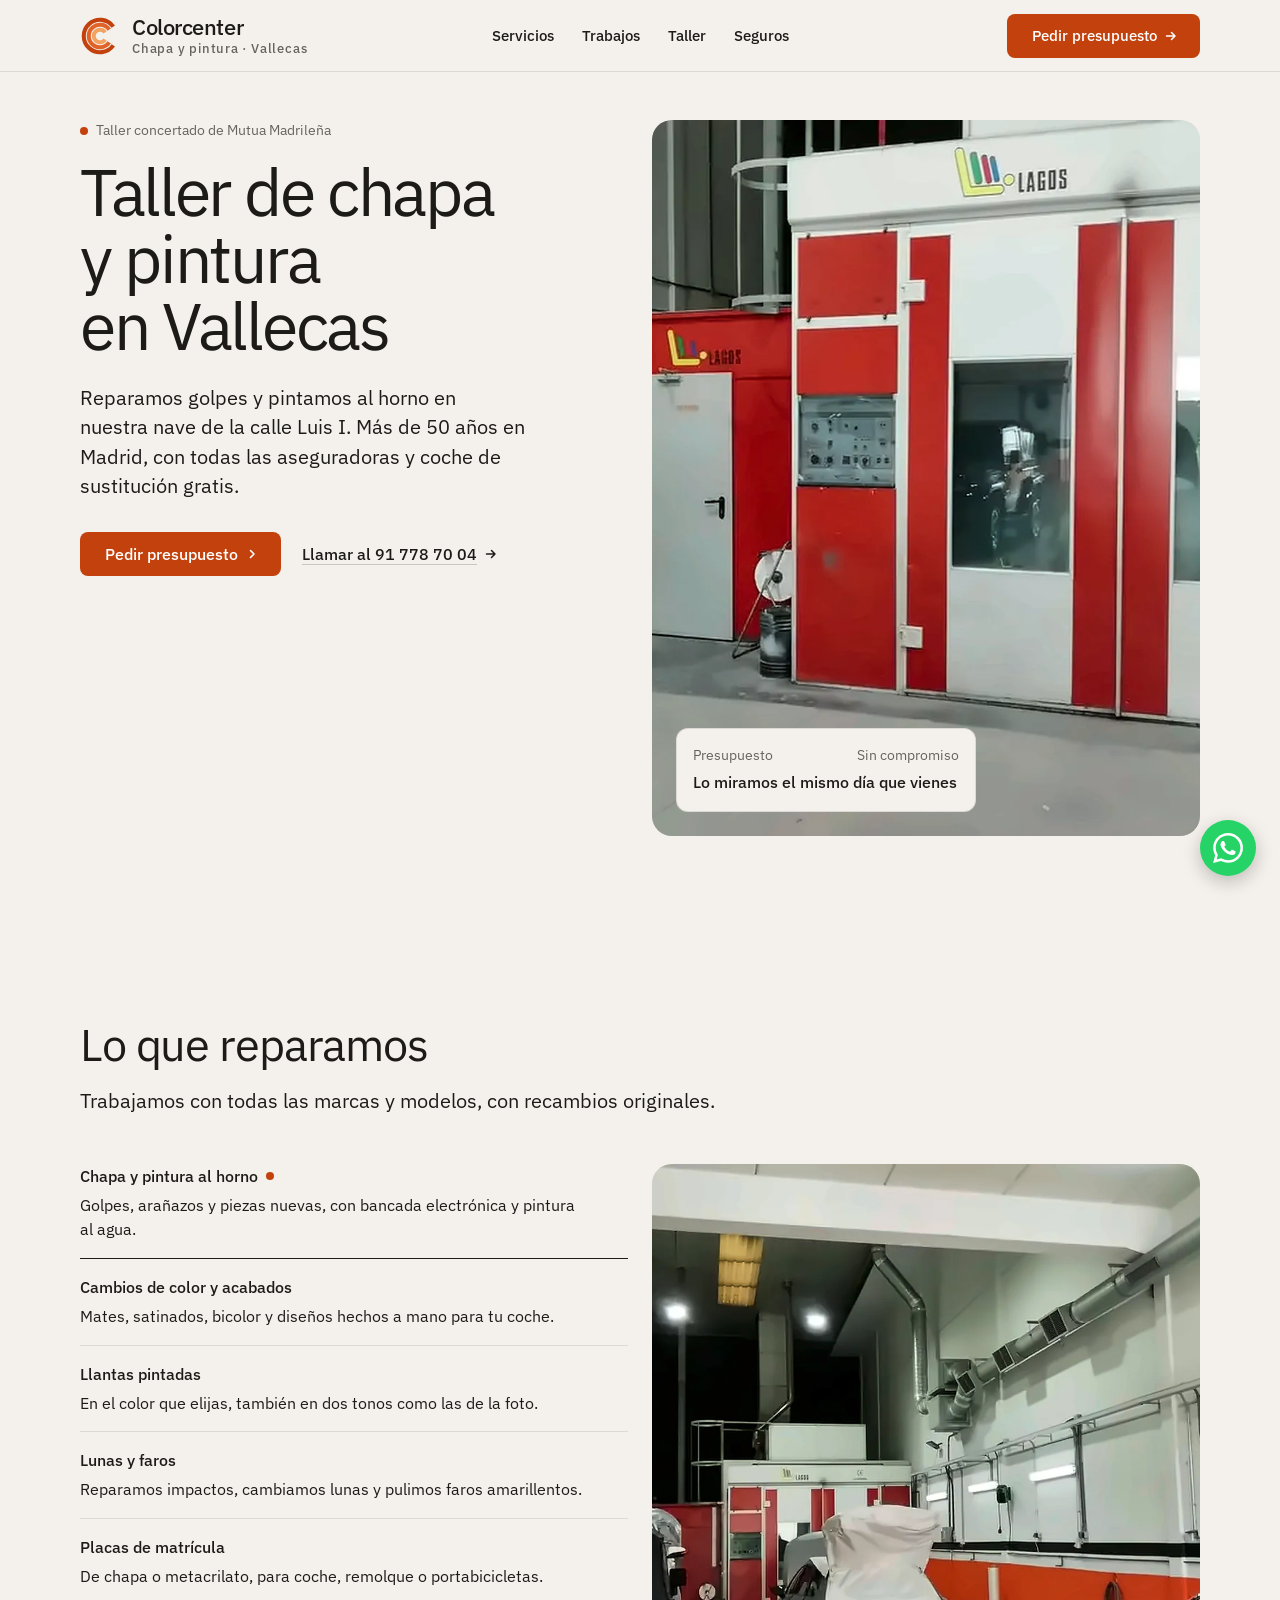
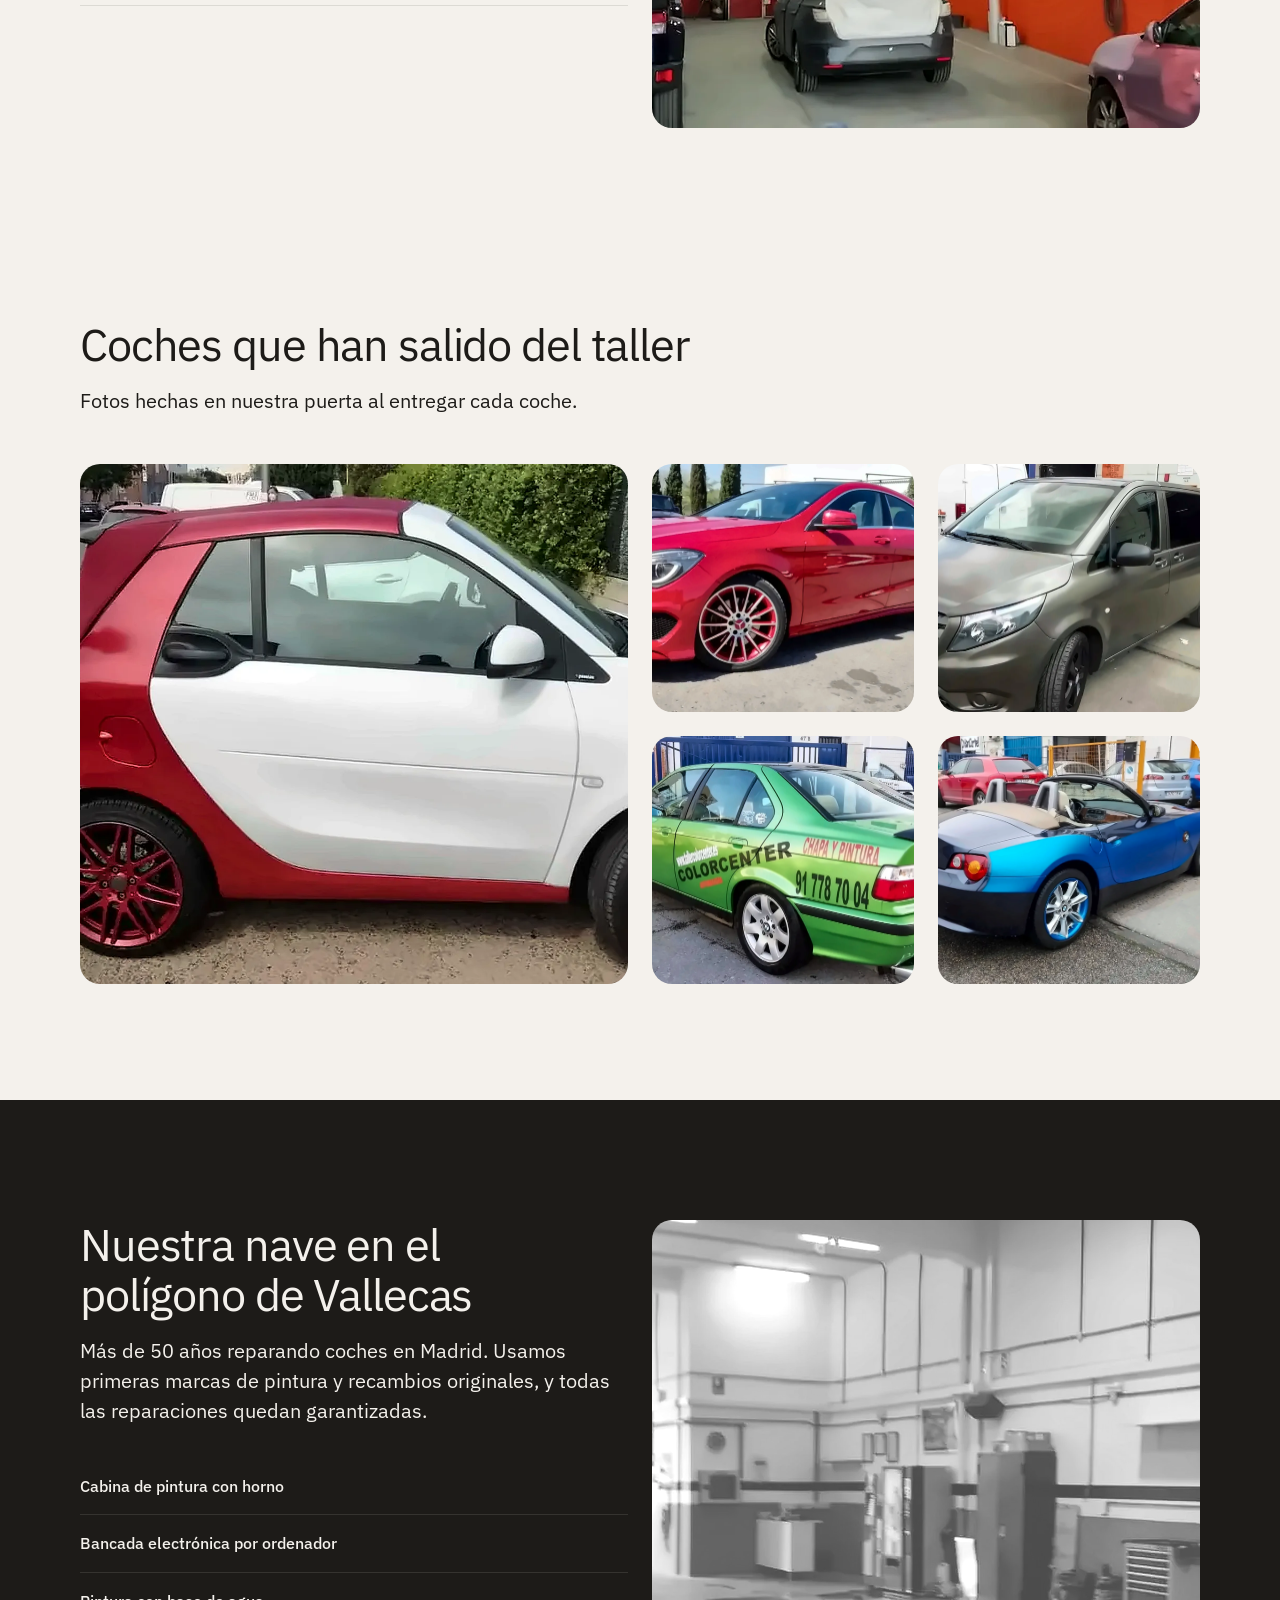
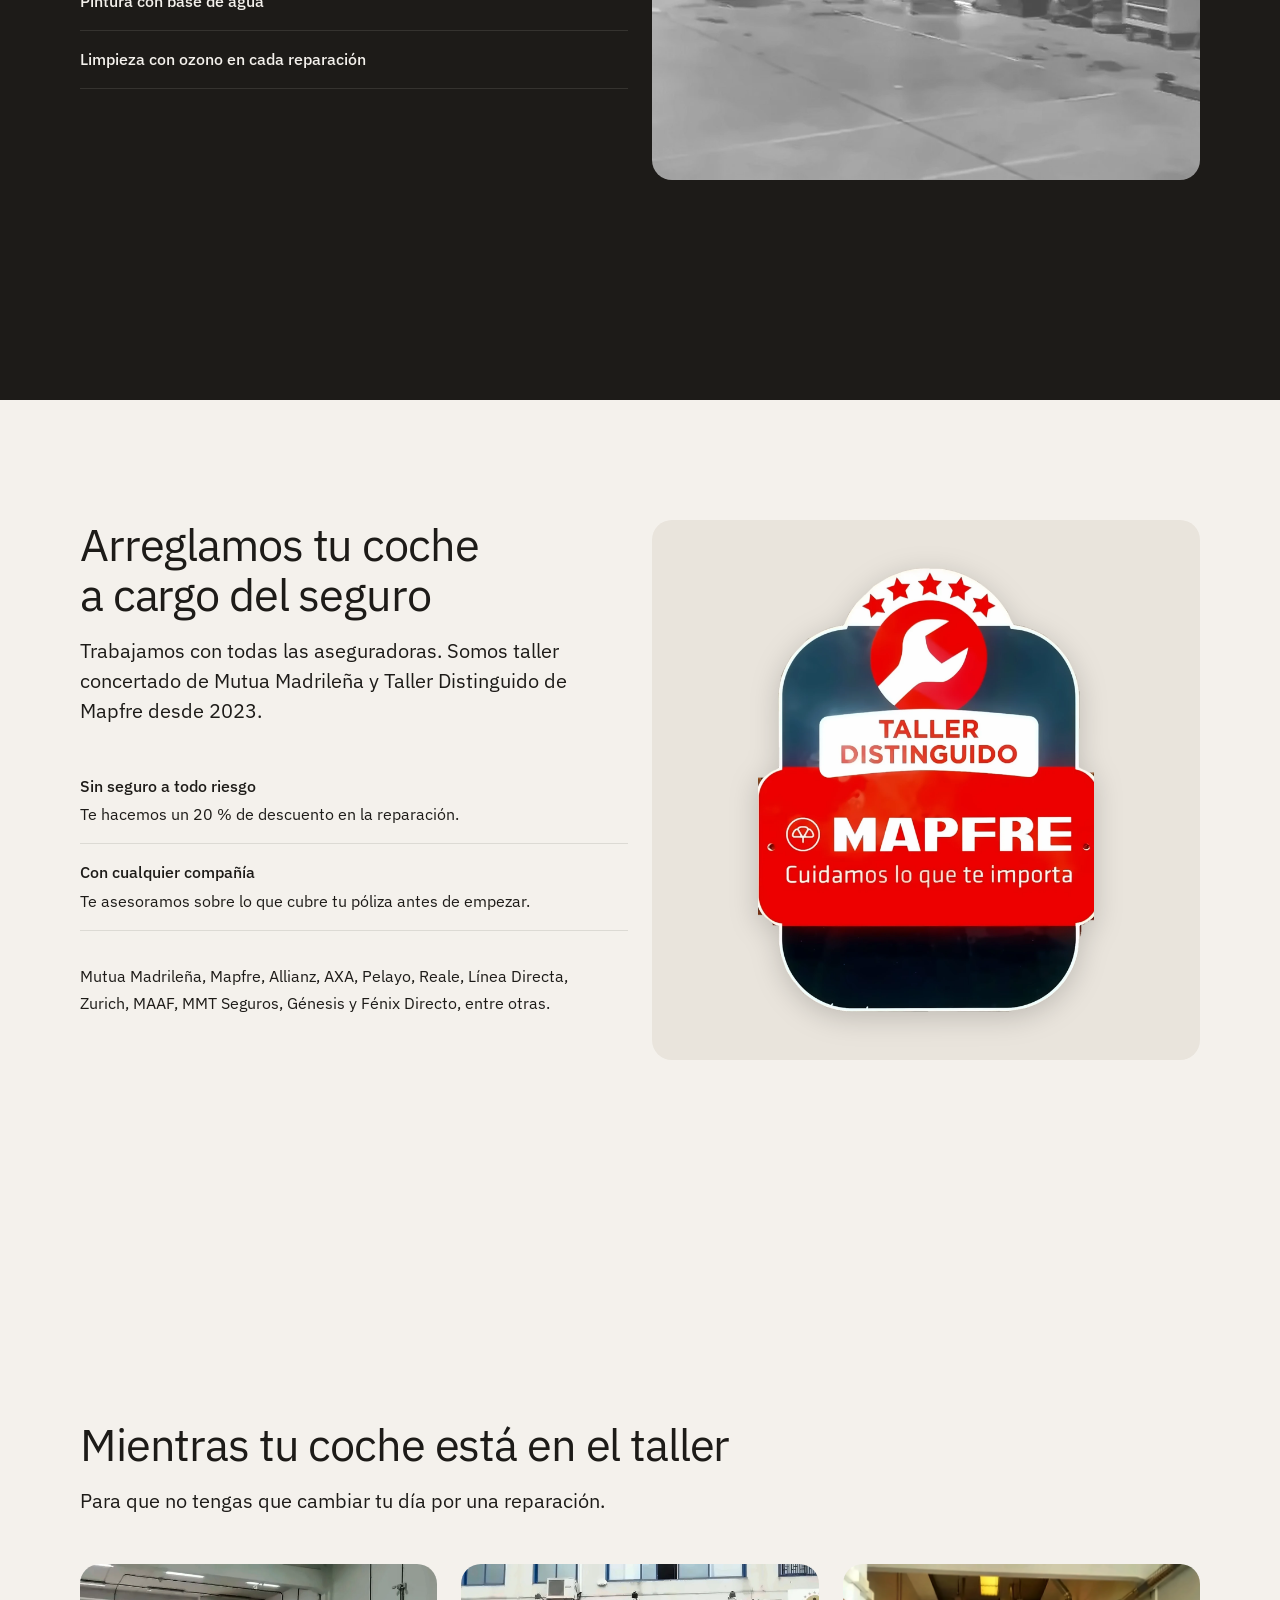
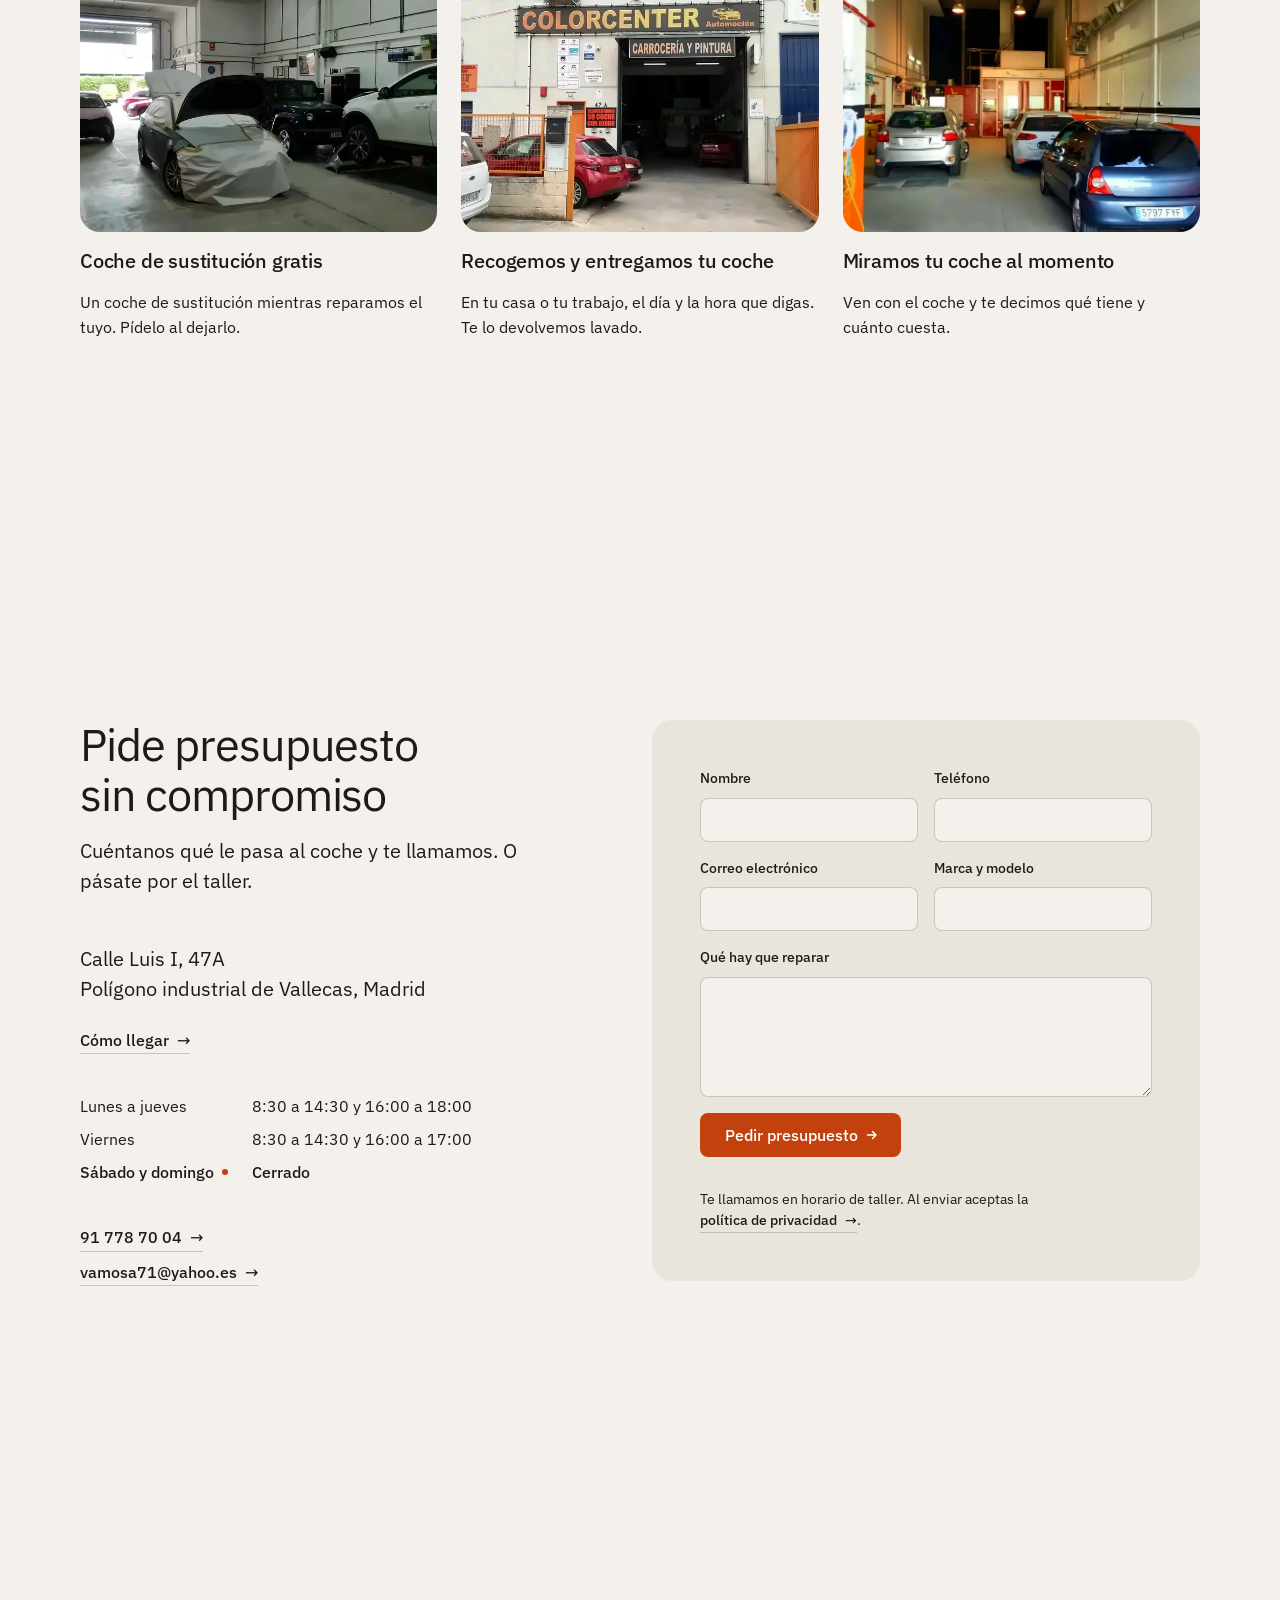
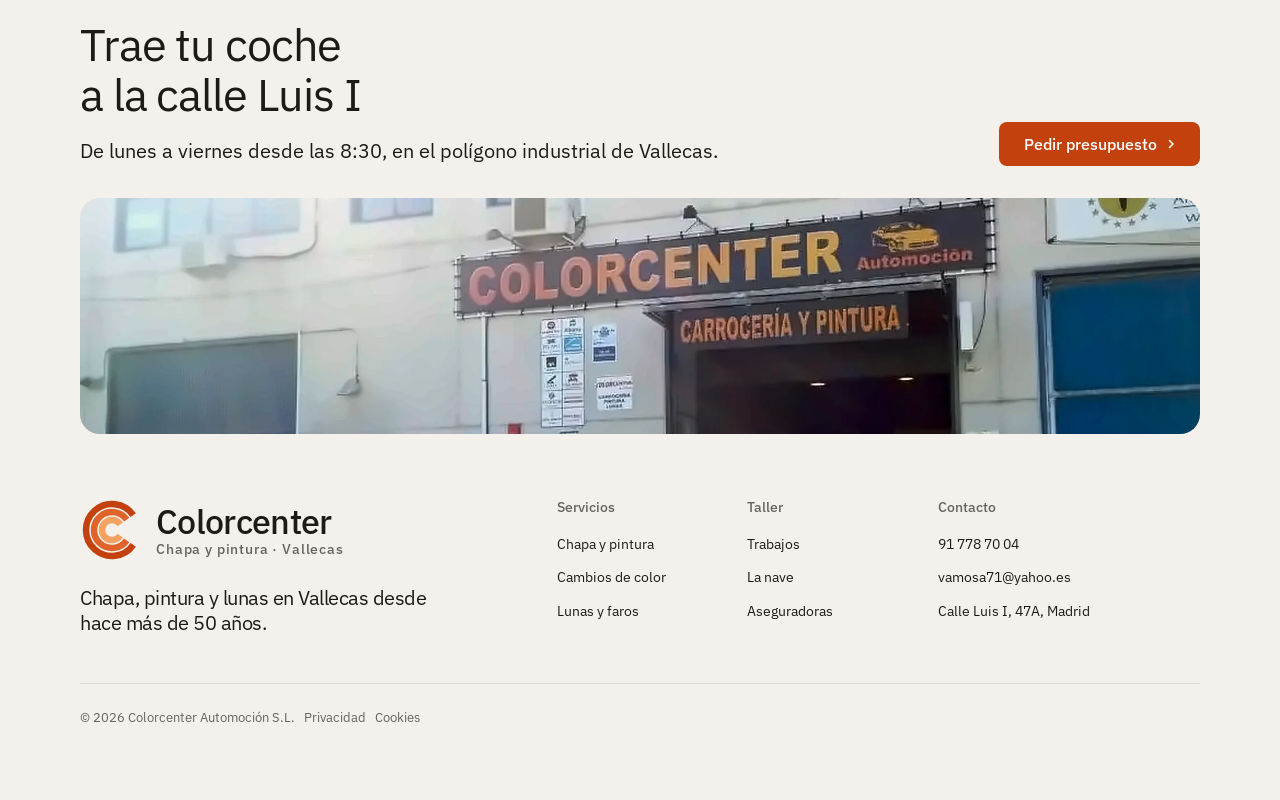
==== commit f7efab16: "Botón de WhatsApp, tipografía local y nota de cookies Co-Authored-By: Claude Opus 5.5 <noreply@anthr" ====
--- a/index.html
+++ b/index.html
@@ -3,6 +3,8 @@
 <head>
 <meta charset="utf-8">
 <meta name="viewport" content="width=device-width, initial-scale=1, viewport-fit=cover">
+<!-- versión de prueba: quitar esta línea al publicar en tallercolorcenter.es -->
+<meta name="robots" content="noindex, nofollow">
 <title>Colorcenter Automoción: taller de chapa y pintura en Vallecas, Madrid</title>
 <meta name="description" content="Reparamos golpes y pintamos al horno en el polígono industrial de Vallecas. Taller concertado de Mutua Madrileña, coche de sustitución gratis y presupuesto sin compromiso.">
 <meta property="og:type" content="website">
@@ -16,9 +18,8 @@
 <!-- <link rel="canonical" href="https://www.tallercolorcenter.es/"> : activar al publicar en el dominio -->
 <meta name="site-kind" content="other">
 <meta name="page-type" content="service">
-<link rel="preconnect" href="https://fonts.googleapis.com">
-<link rel="preconnect" href="https://fonts.gstatic.com" crossorigin>
-<link href="https://fonts.googleapis.com/css2?family=IBM+Plex+Sans:wdth,wght@85..100,400..700&display=swap" rel="stylesheet">
+<link rel="preload" href="assets/fonts/plex-sans-latin.woff2" as="font" type="font/woff2" crossorigin>
+<link rel="stylesheet" href="assets/fonts/fonts.css">
 <link rel="stylesheet" href="assets/system.css">
 <link rel="stylesheet" href="assets/ui/cards.css">
 <link rel="stylesheet" href="assets/motion/motion.css">
@@ -75,6 +76,16 @@
   .contact-list { display: grid; justify-items: start; gap: var(--s-2); font-size: var(--t-body); }
   #presupuesto .visit > .link { justify-self: start; }
   .form-panel { background: var(--surface); border-radius: var(--r-lg); padding: var(--s-7); }
+  /* botón flotante de WhatsApp (como en la web anterior) */
+  .wa-float { position: fixed; right: 24px; bottom: 24px; z-index: 9; width: 56px; height: 56px; border-radius: 50%;
+    display: grid; place-items: center; background: #25d366; color: #fff; box-shadow: 0 6px 18px rgb(0 0 0 / .22);
+    transition: transform 200ms var(--ease, ease), box-shadow 200ms var(--ease, ease); }
+  .wa-float svg { width: 30px; height: 30px; }
+  .wa-float:hover { transform: translateY(-2px); box-shadow: 0 10px 24px rgb(0 0 0 / .26); }
+  .wa-float:active { transform: scale(.96); }
+  .wa-float:focus-visible { outline: 2px solid var(--action); outline-offset: 3px; }
+  @media (max-width: 639px) { .wa-float { right: 16px; bottom: calc(var(--bar, 0px) + 16px); width: 52px; height: 52px; } }
+  @media (prefers-reduced-motion: reduce) { .wa-float { transition: none; } }
   @media (max-width: 1023px) {
     .develop { height: auto; aspect-ratio: 4 / 3; margin-top: var(--s-7); }
     .badge-frame { height: 360px; margin-top: var(--s-7); }
@@ -82,6 +93,16 @@
   @media (max-width: 639px) {
     .form-panel { padding: var(--s-5); }
     .badge-frame { height: 300px; padding: var(--s-5); }
+    /* móvil: cada sección mide lo que su contenido (sin huecos de pantalla completa) y el pie queda al final */
+    :root { --padt: 64px; --padb: 32px; }
+    main > section.section:not(.hero), footer.footer.closing { min-height: 0; }
+    main > section.section:not(.hero) { padding-bottom: var(--padb); }
+    footer.footer.closing { padding-bottom: calc(24px + env(safe-area-inset-bottom)); }
+    main > section.section:not(.hero) > .wrap .fill { flex: none; height: auto; min-height: 0; }
+    footer.closing .closing__cta .close__media { flex: none; min-height: 0; aspect-ratio: 4 / 3; }
+    footer.footer.closing > .wrap { display: block; }
+    footer.closing .closing__links { margin-top: var(--s-8); }
+    .develop, .badge-frame { margin-top: var(--s-6); }
   }
 </style>
 </head>
@@ -292,11 +313,13 @@
         <div class="span-3 footer__col"><h3>Contacto</h3><ul><li><a href="tel:+34917787004">91 778 70 04</a></li><li><a href="mailto:vamosa71@yahoo.es">vamosa71@yahoo.es</a></li><li><a href="https://www.google.com/maps/search/?api=1&amp;query=Calle+Luis+I+47A+Madrid">Calle Luis I, 47A, Madrid</a></li></ul></div>
       </div>
       <div class="footer__legal">
-        <span>&copy; 2026 Colorcenter Automoción S.L. &nbsp; <a href="privacidad.html">Privacidad</a></span>
+        <span>&copy; 2026 Colorcenter Automoción S.L. &nbsp; <a href="privacidad.html">Privacidad</a> &nbsp; <a href="privacidad.html#cookies">Cookies</a></span>
       </div>
     </div>
   </div>
 </footer>
+
+<a class="wa-float" href="https://wa.me/34917787004?text=Hola%2C%20quer%C3%ADa%20informaci%C3%B3n%20sobre%20una%20reparaci%C3%B3n" target="_blank" rel="noopener" aria-label="Escríbenos por WhatsApp"><svg viewBox="0 0 24 24" fill="currentColor" aria-hidden="true"><path d="M17.472 14.382c-.297-.149-1.758-.867-2.03-.967-.273-.099-.471-.148-.67.15-.197.297-.767.966-.94 1.164-.173.199-.347.223-.644.075-.297-.15-1.255-.463-2.39-1.475-.883-.788-1.48-1.761-1.653-2.059-.173-.297-.018-.458.13-.606.134-.133.298-.347.446-.52.149-.174.198-.298.298-.497.099-.198.05-.371-.025-.52-.075-.149-.669-1.612-.916-2.207-.242-.579-.487-.5-.669-.51-.173-.008-.371-.01-.57-.01-.198 0-.52.074-.792.372-.272.297-1.04 1.016-1.04 2.479 0 1.462 1.065 2.875 1.213 3.074.149.198 2.096 3.2 5.077 4.487.709.306 1.262.489 1.694.625.712.227 1.36.195 1.871.118.571-.085 1.758-.719 2.006-1.413.248-.694.248-1.289.173-1.413-.074-.124-.272-.198-.57-.347m-5.421 7.403h-.004a9.87 9.87 0 01-5.031-1.378l-.361-.214-3.741.982.998-3.648-.235-.374a9.86 9.86 0 01-1.51-5.26c.001-5.45 4.436-9.884 9.888-9.884 2.64 0 5.122 1.03 6.988 2.898a9.825 9.825 0 012.893 6.994c-.003 5.45-4.437 9.884-9.885 9.884m8.413-18.297A11.815 11.815 0 0012.05 0C5.495 0 .16 5.335.157 11.892c0 2.096.547 4.142 1.588 5.945L.057 24l6.305-1.654a11.882 11.882 0 005.683 1.448h.005c6.554 0 11.89-5.335 11.893-11.893a11.821 11.821 0 00-3.48-8.413Z"/></svg></a>
 
 <nav class="actionbar" aria-label="Acciones rápidas">
   <a class="btn btn--secondary" href="tel:+34917787004">Llamar</a>
--- a/assets/fonts/fonts.css
+++ b/assets/fonts/fonts.css
@@ -0,0 +1,11 @@
+/* IBM Plex Sans (SIL Open Font License 1.1), servida desde la propia web: sin peticiones a Google */
+@font-face {
+  font-family: "IBM Plex Sans"; font-style: normal; font-weight: 400 700; font-stretch: 85% 100%; font-display: swap;
+  src: url(plex-sans-latin-ext.woff2) format("woff2");
+  unicode-range: U+0100-02BA, U+02BD-02C5, U+02C7-02CC, U+02CE-02D7, U+02DD-02FF, U+0304, U+0308, U+0329, U+1D00-1DBF, U+1E00-1E9F, U+1EF2-1EFF, U+2020, U+20A0-20AB, U+20AD-20C4, U+2113, U+2C60-2C7F, U+A720-A7FF;
+}
+@font-face {
+  font-family: "IBM Plex Sans"; font-style: normal; font-weight: 400 700; font-stretch: 85% 100%; font-display: swap;
+  src: url(plex-sans-latin.woff2) format("woff2");
+  unicode-range: U+0000-00FF, U+0131, U+0152-0153, U+02BB-02BC, U+02C6, U+02DA, U+02DC, U+0304, U+0308, U+0329, U+2000-206F, U+20AC, U+2122, U+2191, U+2193, U+2212, U+2215, U+FEFF, U+FFFD;
+}
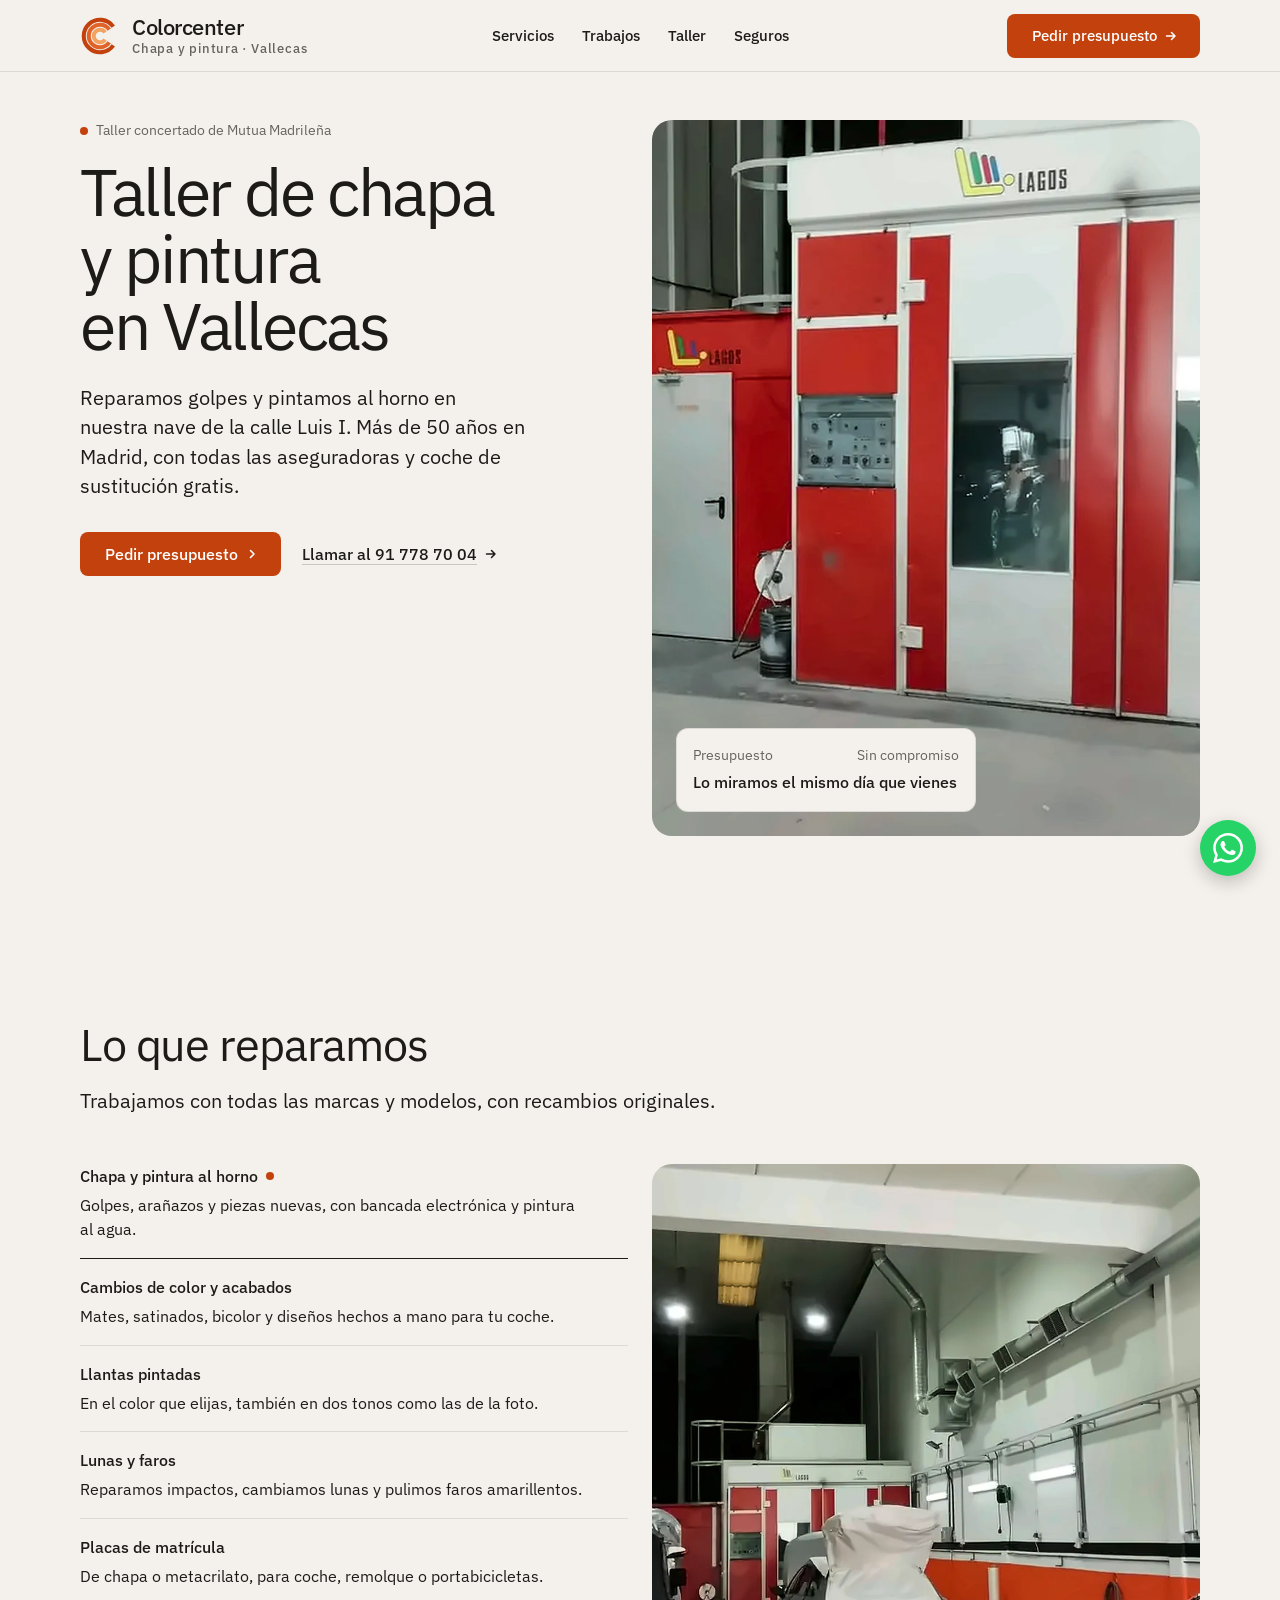
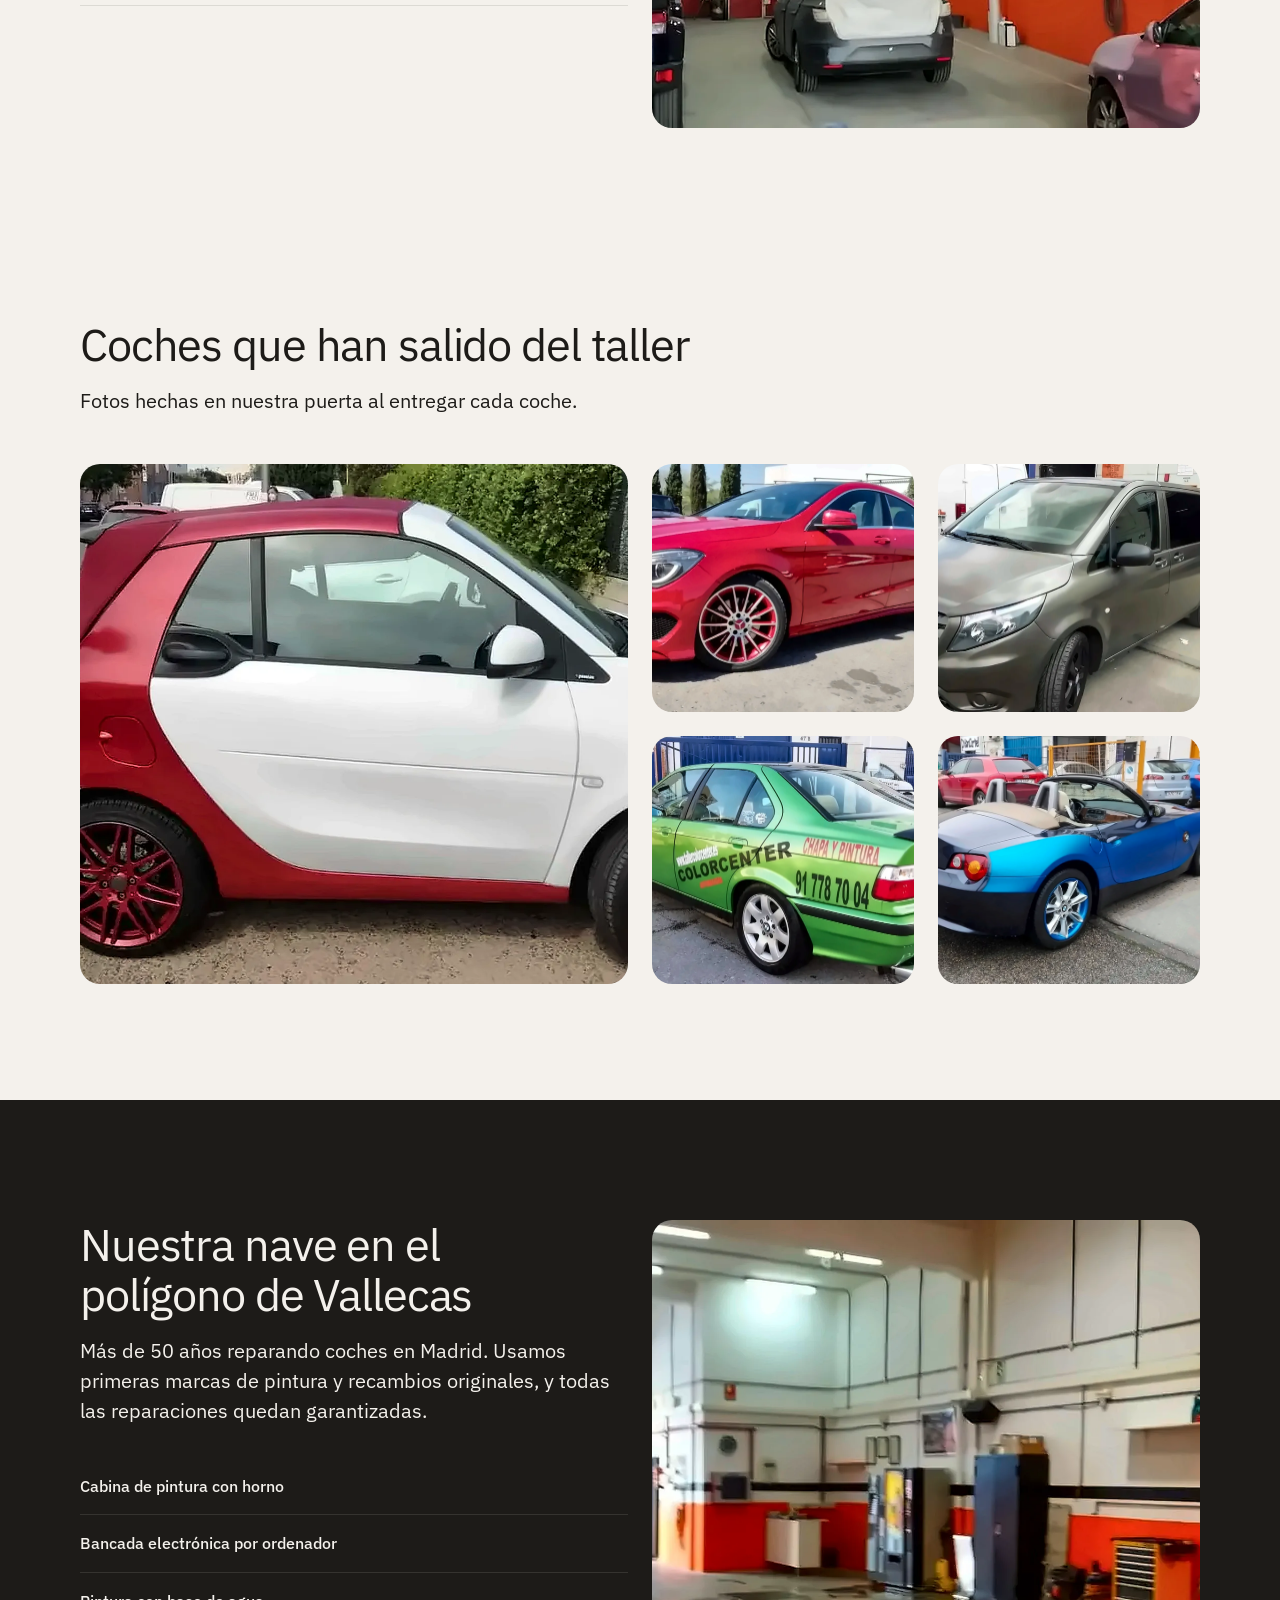
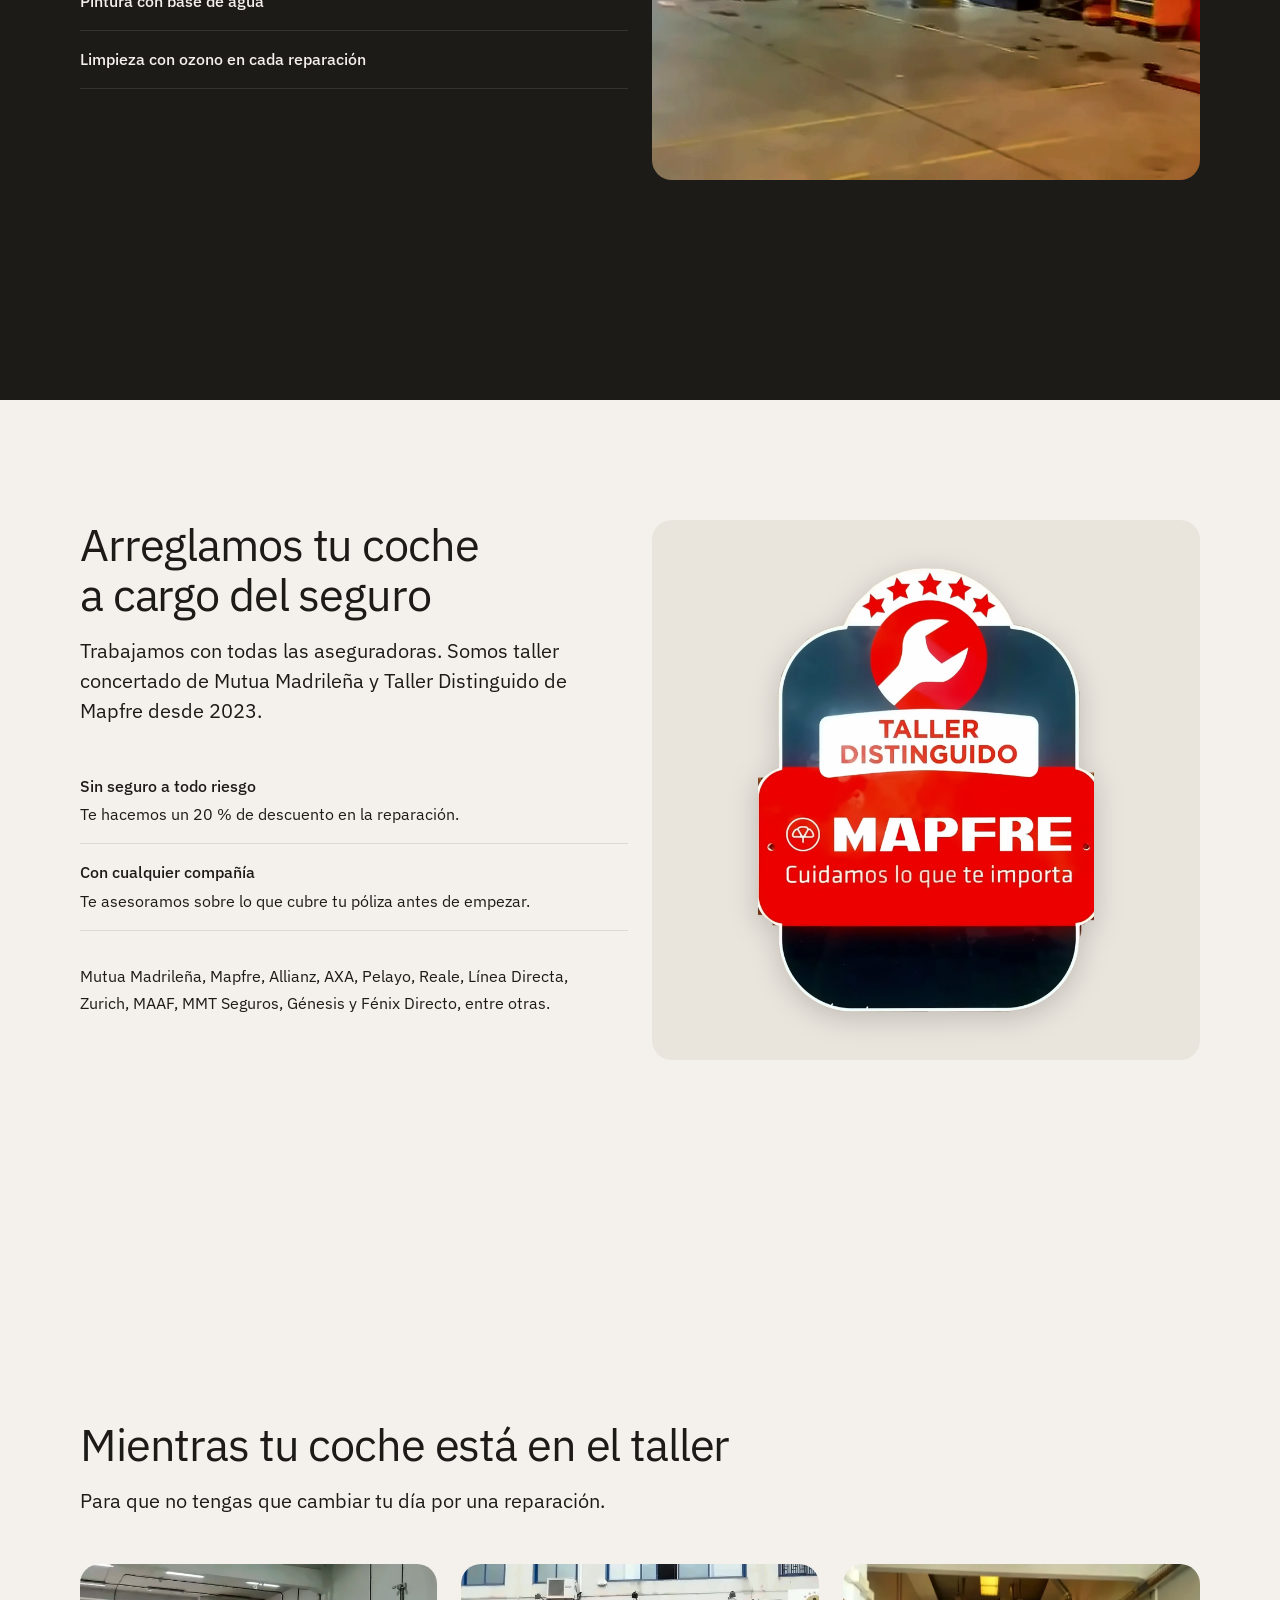
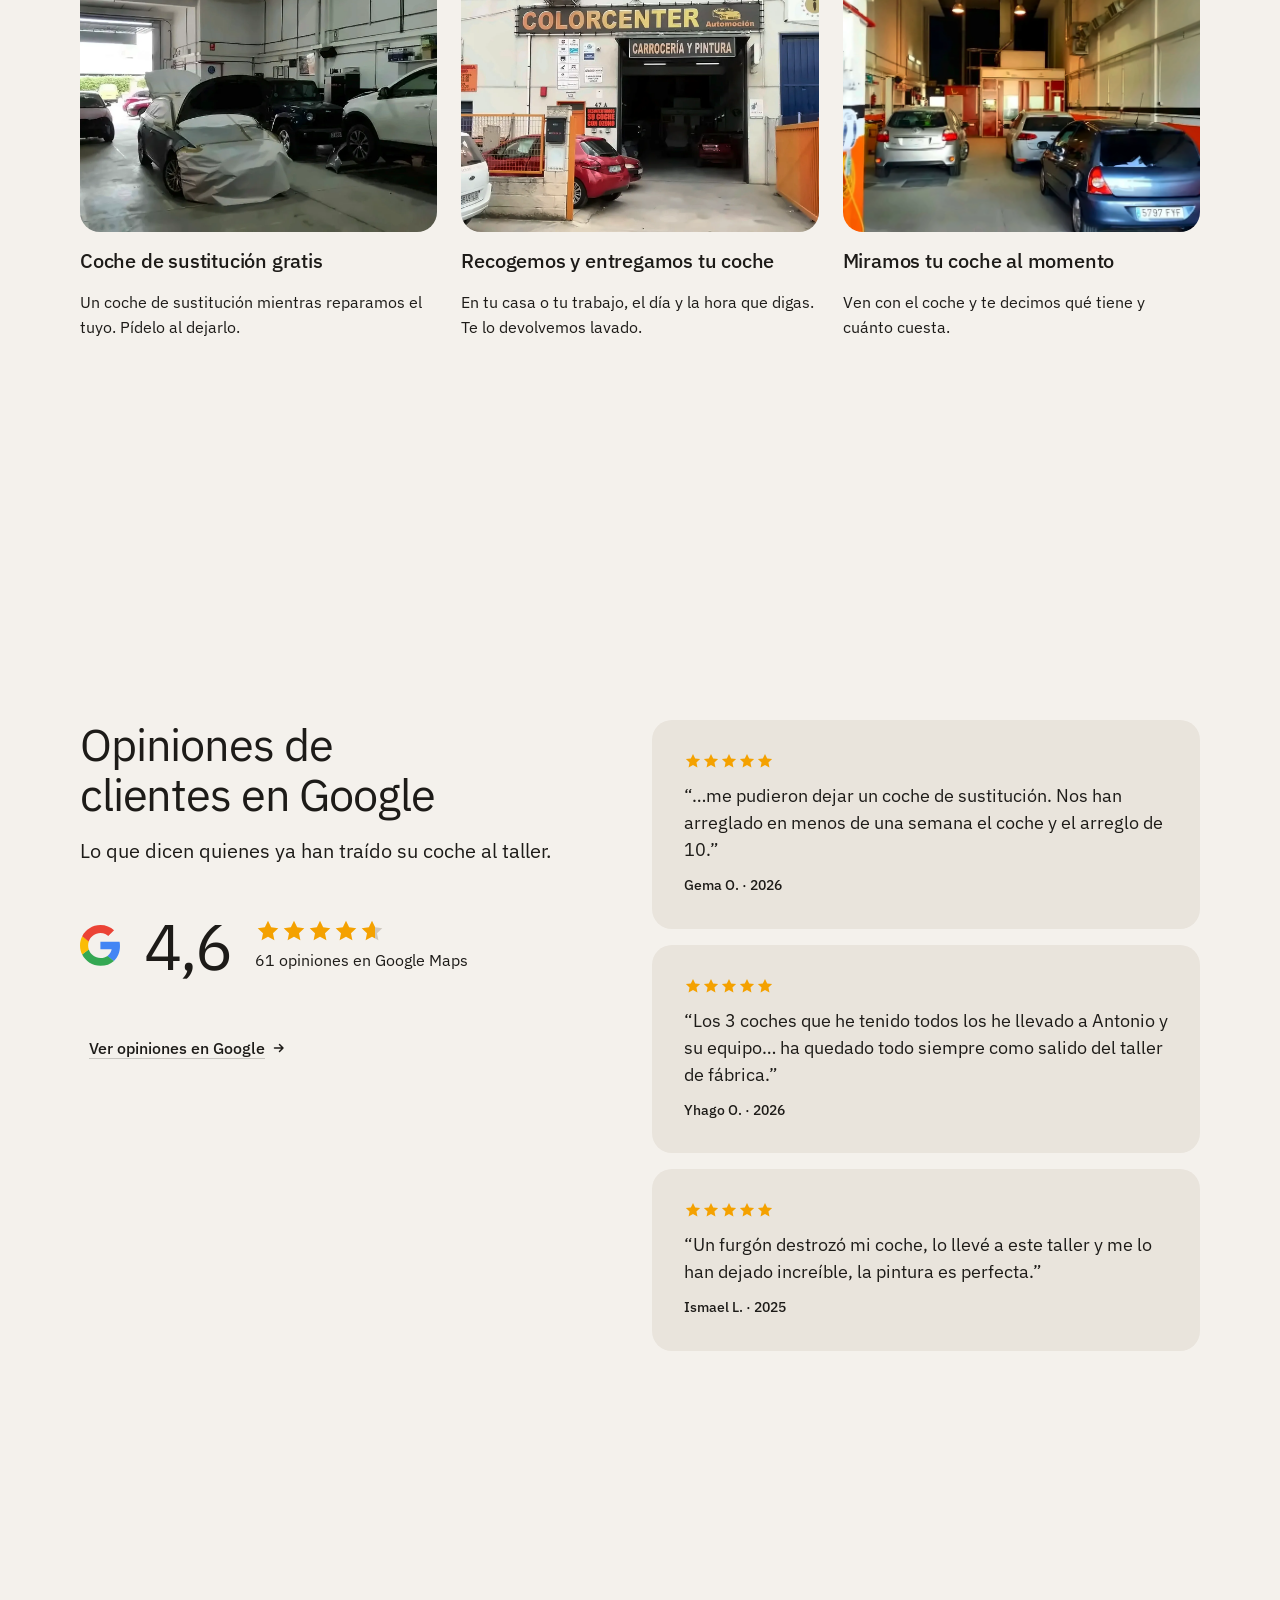
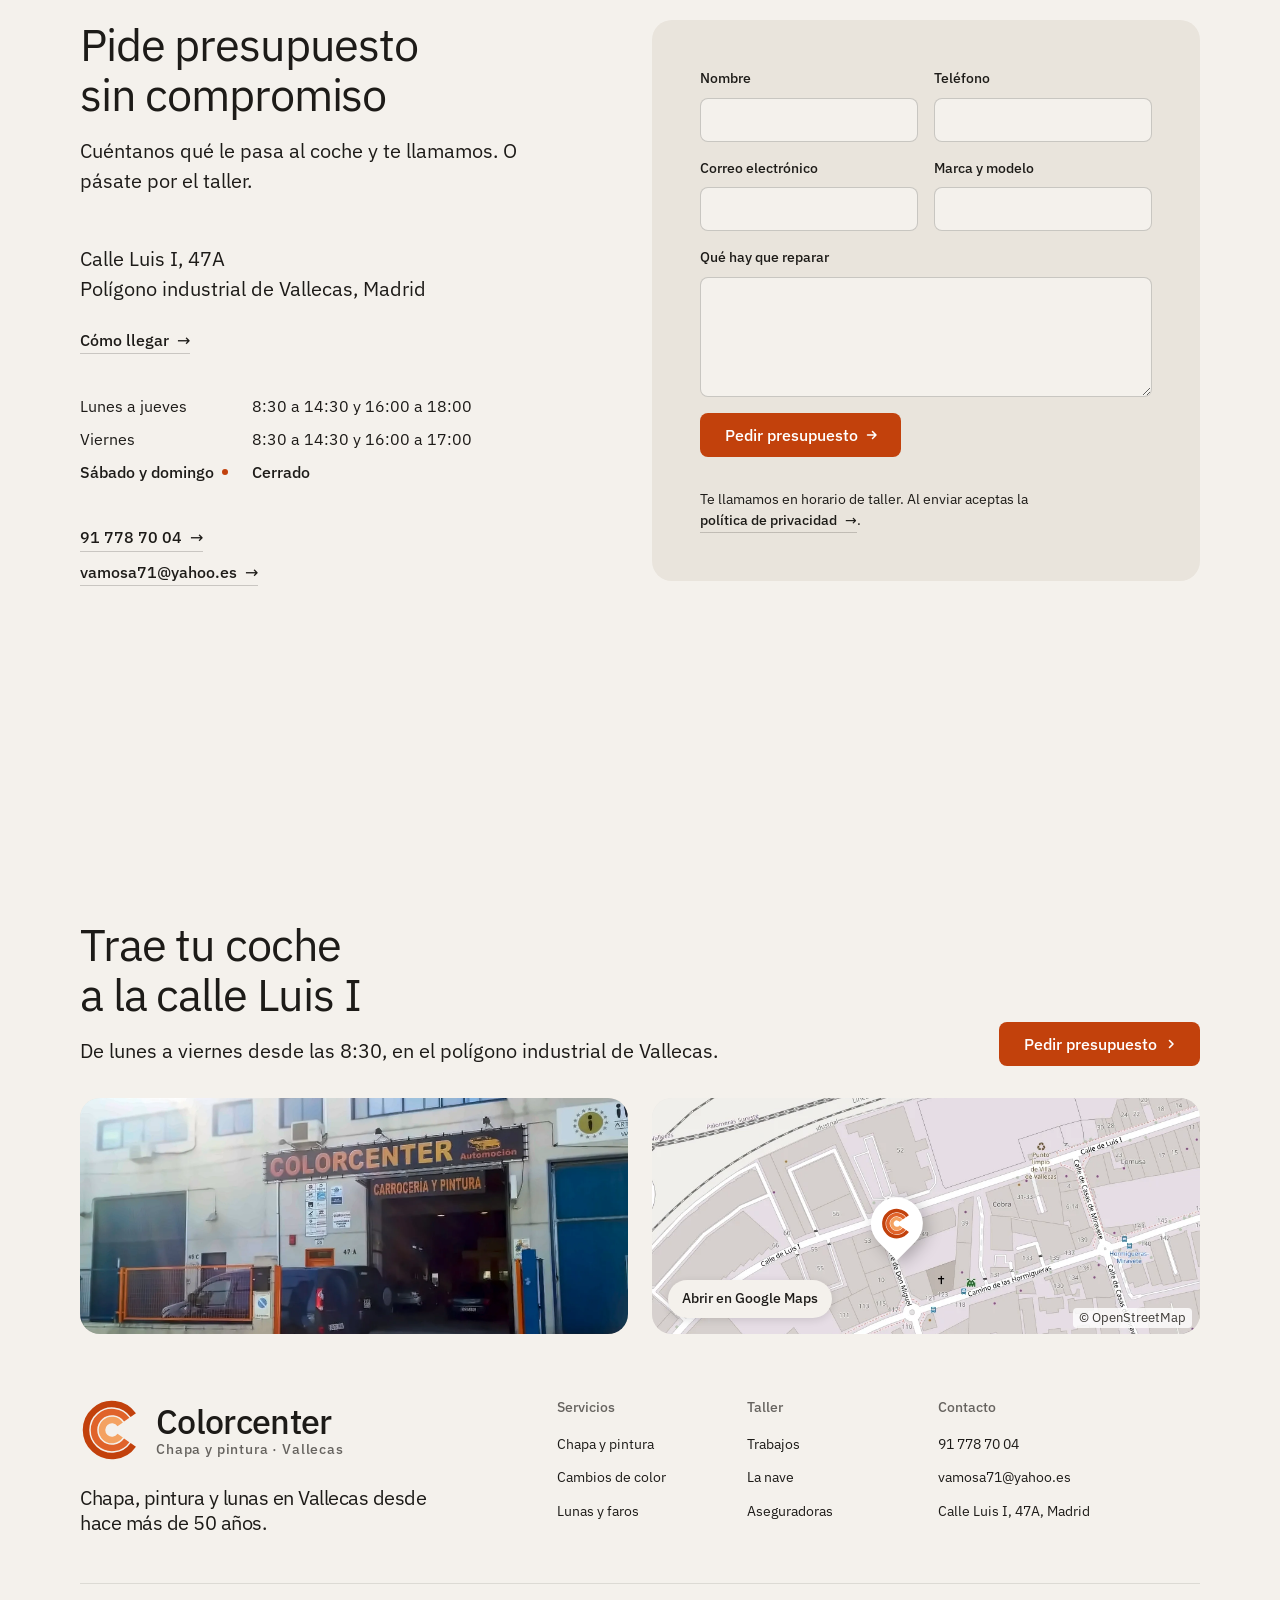
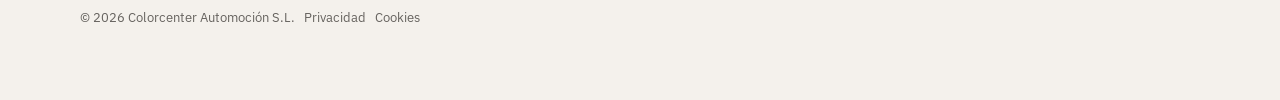
==== commit a8169487: "Opiniones de Google y mapa con la ubicación del taller Co-Authored-By: Claude Opus 5.5 <noreply@anth" ====
--- a/index.html
+++ b/index.html
@@ -76,6 +76,33 @@
   .contact-list { display: grid; justify-items: start; gap: var(--s-2); font-size: var(--t-body); }
   #presupuesto .visit > .link { justify-self: start; }
   .form-panel { background: var(--surface); border-radius: var(--r-lg); padding: var(--s-7); }
+  /* opiniones de Google: la nota, las estrellas y el número */
+  .rating { display: flex; align-items: center; gap: var(--s-5); margin-top: var(--s-6); }
+  .rating__g { width: 40px; height: auto; flex: none; }
+  .rating__score { font: var(--display-weight) 64px/1 var(--font-display); letter-spacing: -0.03em; margin: 0; }
+  .rating__count { margin: var(--s-1) 0 0; font-size: var(--t-body); }
+  .stars { --star: url("data:image/svg+xml,%3Csvg xmlns='http://www.w3.org/2000/svg' viewBox='0 0 24 24'%3E%3Cpath d='M12 2.5l2.9 6.1 6.6.8-4.9 4.6 1.3 6.6L12 17.3l-5.9 3.3 1.3-6.6-4.9-4.6 6.6-.8z'/%3E%3C/svg%3E");
+    display: block; width: 130px; height: 26px; background: linear-gradient(90deg, #f4a100 calc(var(--rate) / 5 * 100%), #cfc8bd 0);
+    -webkit-mask: var(--star) 0 0 / 26px 26px repeat-x; mask: var(--star) 0 0 / 26px 26px repeat-x; }
+  .stars--sm { width: 90px; height: 18px; -webkit-mask-size: 18px 18px; mask-size: 18px 18px; }
+  .reviews { display: grid; gap: var(--s-4); }
+  .review { margin: 0; background: var(--surface); border-radius: var(--r-lg); padding: var(--s-6); display: grid; gap: var(--s-3); }
+  .review blockquote { margin: 0; font-size: 18px; line-height: 1.5; color: var(--ink); }
+  .review figcaption { font-size: var(--t-small); font-weight: 500; color: var(--ink); }
+  @media (max-width: 1023px) { .reviews { margin-top: var(--s-7); } }
+  @media (max-width: 639px) { .review { padding: var(--s-5); } .review blockquote { font-size: 16px; } }
+  @media (max-width: 639px) { .rating__score { font-size: 52px; } }
+  /* cierre: fachada y mapa con la chincheta en el taller */
+  .close-pair { flex: 1 1 0; min-height: 0; display: grid; grid-template-columns: repeat(2, minmax(0, 1fr)); gap: var(--gutter, 24px); }
+  .close-pair > .close__media { position: relative; overflow: clip; border-radius: var(--r-lg); background: var(--surface); height: 100%; min-height: 200px; }
+  .close-pair > .close__media > img { position: absolute; inset: 0; width: 100%; height: 100%; object-fit: cover; object-position: var(--pos, 50% 50%); }
+  .map-card { position: relative; display: block; overflow: hidden; border-radius: var(--r-lg); background: #ece9e4; min-height: 200px; color: var(--ink); }
+  .map-card > img { position: absolute; inset: 0; width: 100%; height: 100%; object-fit: cover; transition: transform 600ms var(--ease, ease); }
+  .map-card:hover > img { transform: scale(1.03); }
+  .map-pin { position: absolute; left: 50%; top: 50%; width: 52px; height: 52px; transform: translate(-50%, -100%); background: #fff; border-radius: 50% 50% 50% 0; rotate: -45deg; box-shadow: 0 6px 16px rgb(0 0 0 / .25); display: grid; place-items: center; }
+  .map-pin svg { width: 32px; height: 32px; rotate: 45deg; }
+  .map-label { position: absolute; left: 16px; bottom: 16px; background: var(--bg); padding: 8px 14px; border-radius: 999px; font-size: var(--t-small); font-weight: 500; box-shadow: 0 2px 8px rgb(0 0 0 / .12); }
+  .map-credit { position: absolute; right: 8px; bottom: 6px; font-size: 13px; color: #3d3a36; background: rgb(255 255 255 / .8); padding: 0 6px; border-radius: 4px; }
   /* botón flotante de WhatsApp (como en la web anterior) */
   .wa-float { position: fixed; right: 24px; bottom: 24px; z-index: 9; width: 56px; height: 56px; border-radius: 50%;
     display: grid; place-items: center; background: #25d366; color: #fff; box-shadow: 0 6px 18px rgb(0 0 0 / .22);
@@ -100,6 +127,9 @@
     footer.footer.closing { padding-bottom: calc(24px + env(safe-area-inset-bottom)); }
     main > section.section:not(.hero) > .wrap .fill { flex: none; height: auto; min-height: 0; }
     footer.closing .closing__cta .close__media { flex: none; min-height: 0; aspect-ratio: 4 / 3; }
+    .close-pair { flex: none; grid-template-columns: minmax(0, 1fr); gap: 12px; }
+    .close-pair > .close__media { height: auto; }
+    .map-card { aspect-ratio: 4 / 3; min-height: 0; }
     footer.footer.closing > .wrap { display: block; }
     footer.closing .closing__links { margin-top: var(--s-8); }
     .develop, .badge-frame { margin-top: var(--s-6); }
@@ -247,6 +277,46 @@
     </div>
   </section>
 
+  <section class="section" id="opiniones" aria-labelledby="opiniones-h">
+    <div class="wrap grid grid--top">
+      <div class="span-6">
+        <div class="section-head">
+          <h2 id="opiniones-h">Opiniones de clientes en Google</h2>
+          <p>Lo que dicen quienes ya han traído su coche al taller.</p>
+        </div>
+        <div class="rating">
+          <img class="rating__g" src="assets/icons/google-icon.svg" alt="Google" width="39" height="40">
+          <p class="rating__score">4,6</p>
+          <div>
+            <span class="stars" role="img" aria-label="4,6 de 5 estrellas" style="--rate: 4.6"></span>
+            <p class="rating__count">61 opiniones en Google Maps</p>
+          </div>
+        </div>
+        <div class="btn-row" style="margin-top: var(--s-7)">
+          <a class="btn btn--secondary" href="https://maps.google.com/?cid=4673687432807371736" target="_blank" rel="noopener">Ver opiniones en Google</a>
+        </div>
+      </div>
+      <!-- fragmentos de opiniones reales de 5 estrellas en Google Maps (noviembre de 2026); el texto completo está en la ficha -->
+      <div class="reviews span-6 start-7">
+        <figure class="review">
+          <span class="stars stars--sm" role="img" aria-label="5 de 5 estrellas" style="--rate: 5"></span>
+          <blockquote>“…me pudieron dejar un coche de sustitución. Nos han arreglado en menos de una semana el coche y el arreglo de 10.”</blockquote>
+          <figcaption>Gema O. · 2026</figcaption>
+        </figure>
+        <figure class="review">
+          <span class="stars stars--sm" role="img" aria-label="5 de 5 estrellas" style="--rate: 5"></span>
+          <blockquote>“Los 3 coches que he tenido todos los he llevado a Antonio y su equipo… ha quedado todo siempre como salido del taller de fábrica.”</blockquote>
+          <figcaption>Yhago O. · 2026</figcaption>
+        </figure>
+        <figure class="review">
+          <span class="stars stars--sm" role="img" aria-label="5 de 5 estrellas" style="--rate: 5"></span>
+          <blockquote>“Un furgón destrozó mi coche, lo llevé a este taller y me lo han dejado increíble, la pintura es perfecta.”</blockquote>
+          <figcaption>Ismael L. · 2025</figcaption>
+        </figure>
+      </div>
+    </div>
+  </section>
+
   <section class="section" style="--hm: 2" id="presupuesto" aria-labelledby="presupuesto-h">
     <div class="wrap grid grid--top">
       <div class="span-5">
@@ -300,7 +370,15 @@
         <div><h2 id="close-h">Trae tu coche a la calle Luis I</h2><p class="t-lead">De lunes a viernes desde las 8:30, en el polígono industrial de Vallecas.</p></div>
         <a class="btn btn--primary" href="#presupuesto">Pedir presupuesto<svg class="m-arrow" viewBox="0 0 12 12" aria-hidden="true"><path class="m-arrow__stem" d="M1 6h8"/><path class="m-arrow__head" d="M4.5 2.5 8 6l-3.5 3.5"/></svg></a>
       </div>
-      <div class="close__media"><img src="img/g01.webp" alt="Fachada del taller Colorcenter con el rótulo naranja y la puerta abierta" loading="lazy" style="--pos: 50% 22%" data-source="client" data-subject="fachada del taller"></div>
+      <div class="close-pair">
+        <div class="close__media"><img src="img/g01.webp" alt="Fachada del taller Colorcenter con el rótulo naranja y la puerta abierta" loading="lazy" style="--pos: 50% 22%" data-source="client" data-subject="fachada del taller"></div>
+        <a class="map-card" href="https://maps.google.com/?cid=4673687432807371736" target="_blank" rel="noopener" aria-label="Abrir la ubicación del taller en Google Maps, Calle de Luis I 47A">
+          <img src="img/mapa.webp" alt="" loading="lazy" width="900" height="640">
+          <span class="map-pin" aria-hidden="true"><svg viewBox="0 0 64 64"><g fill="none" stroke-width="7"><path d="M53.29 17.08 A26 26 0 1 0 53.29 46.92" stroke="#c2410c"/><path d="M46.74 21.67 A18 18 0 1 0 46.74 42.33" stroke="#e0632a"/><path d="M40.19 26.26 A10 10 0 1 0 40.19 37.74" stroke="#f4a261"/></g></svg></span>
+          <span class="map-label">Abrir en Google Maps</span>
+          <span class="map-credit">© OpenStreetMap</span>
+        </a>
+      </div>
     </div>
     <div class="closing__links">
       <div class="grid">
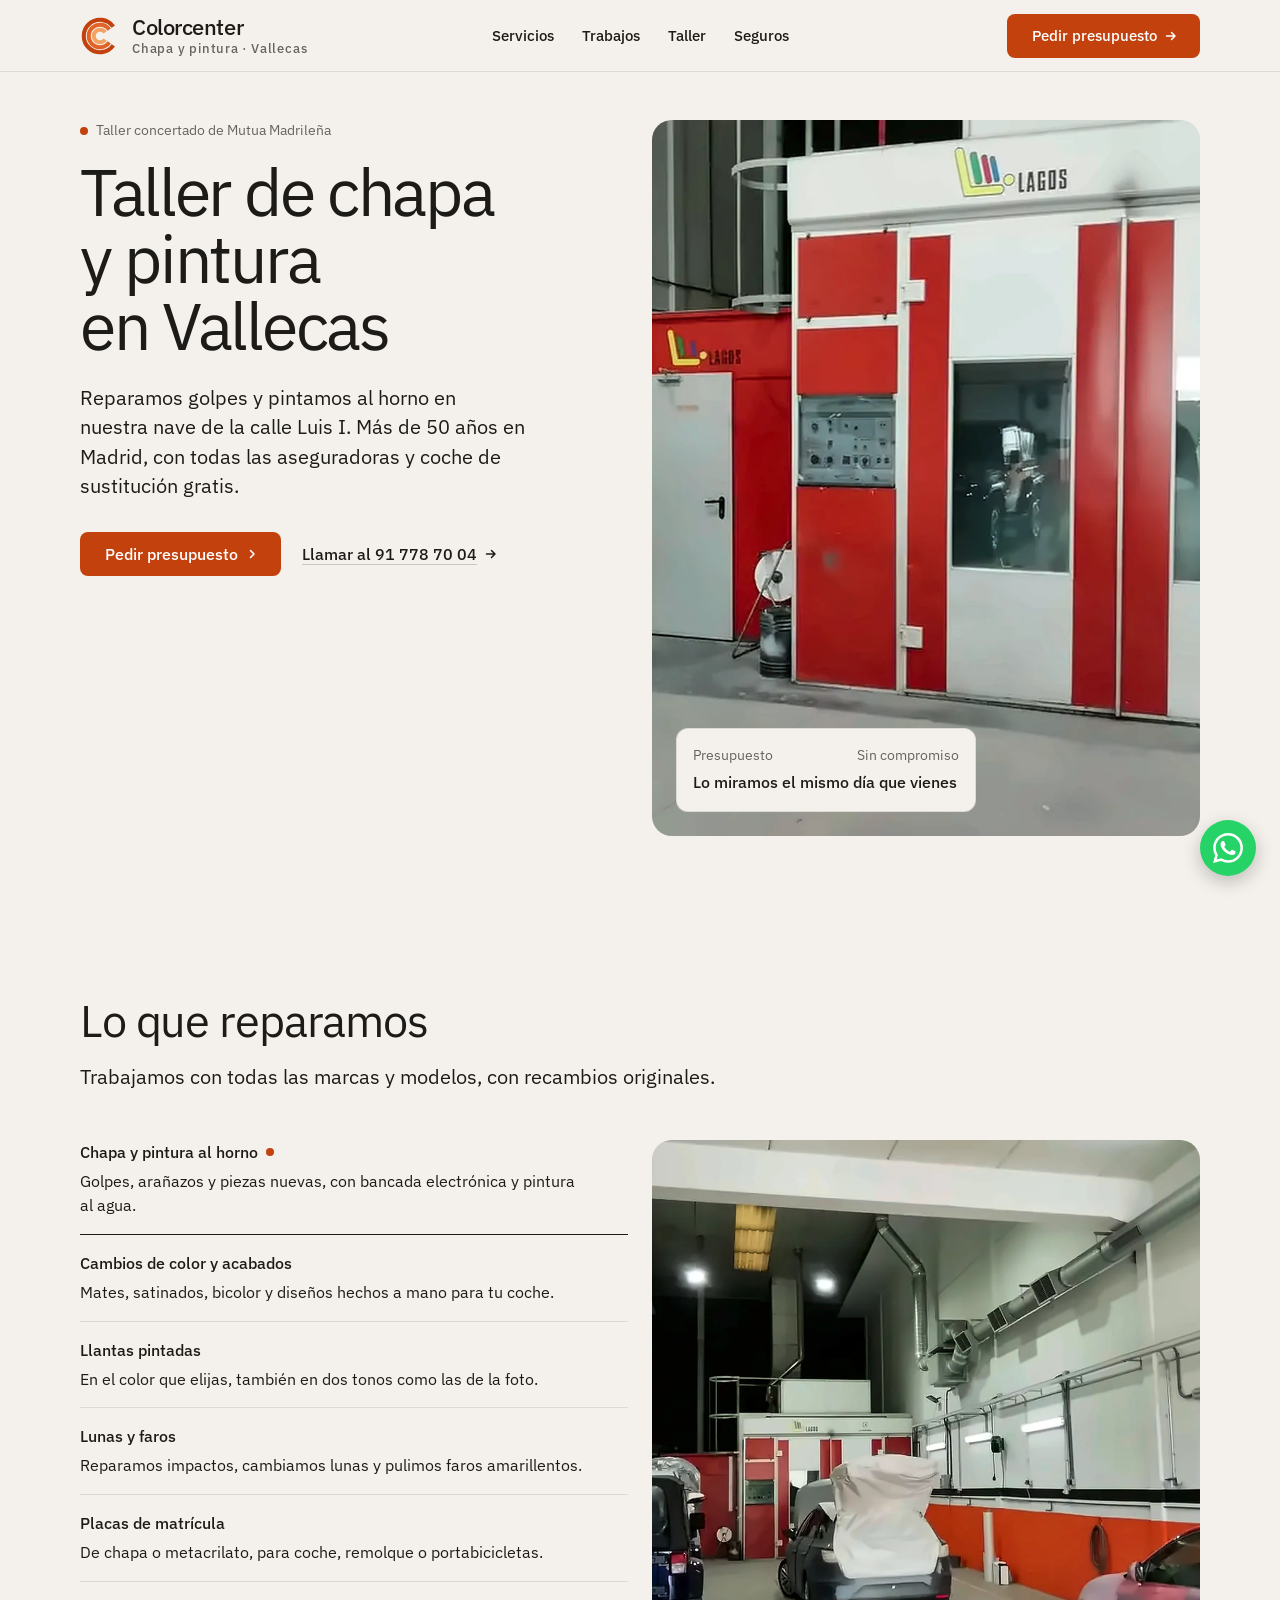
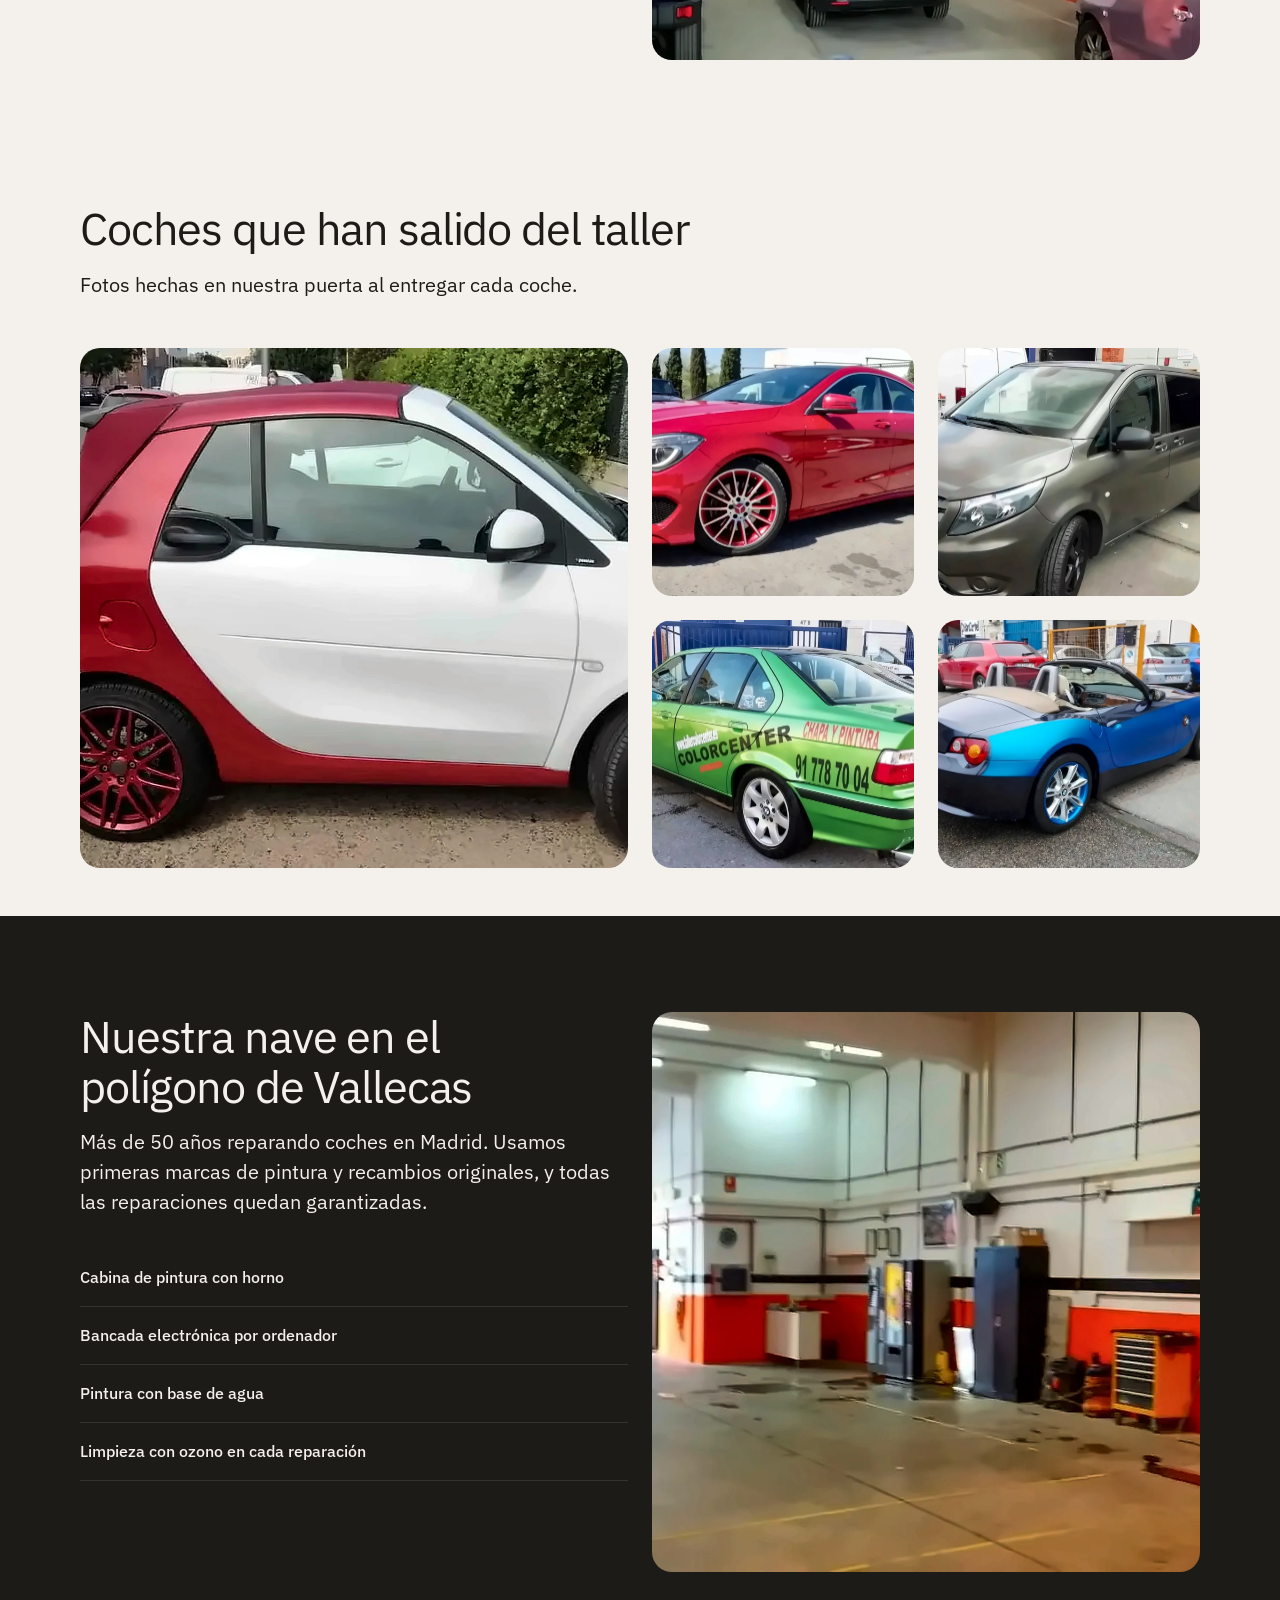
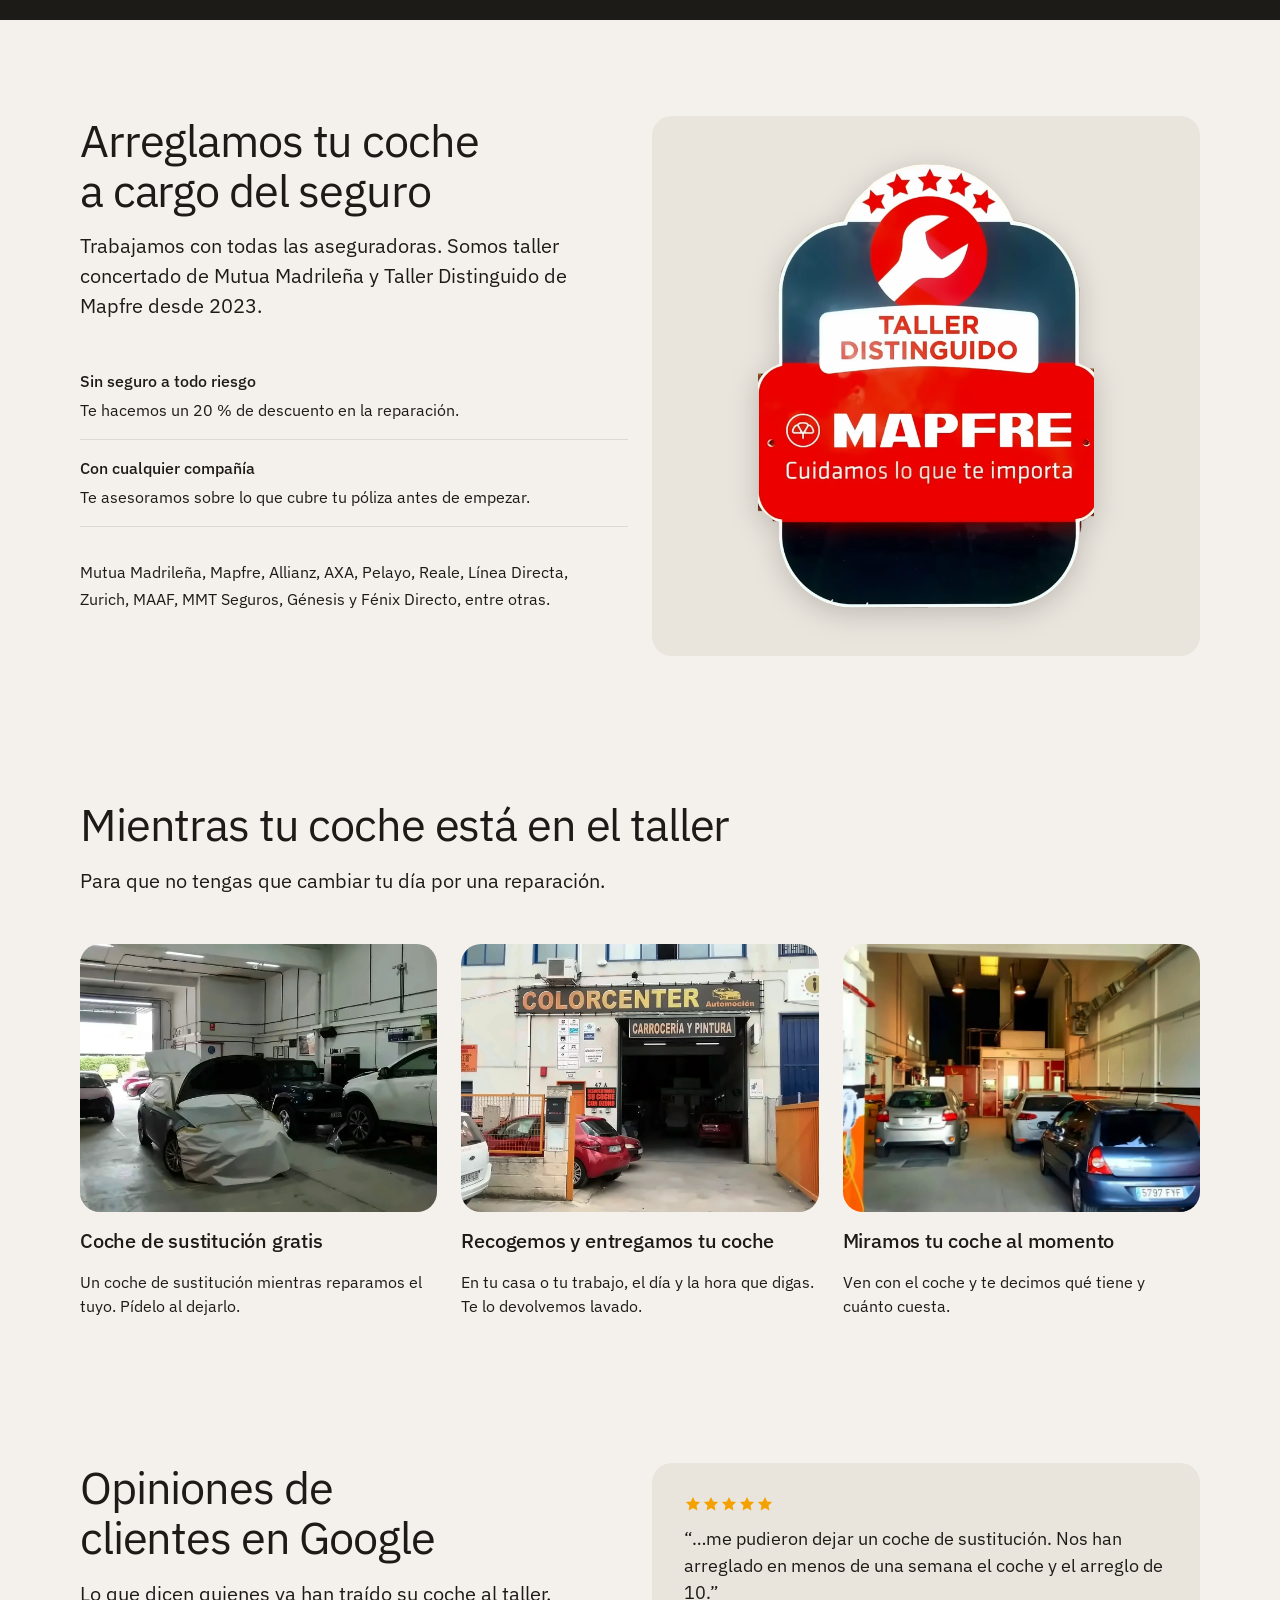
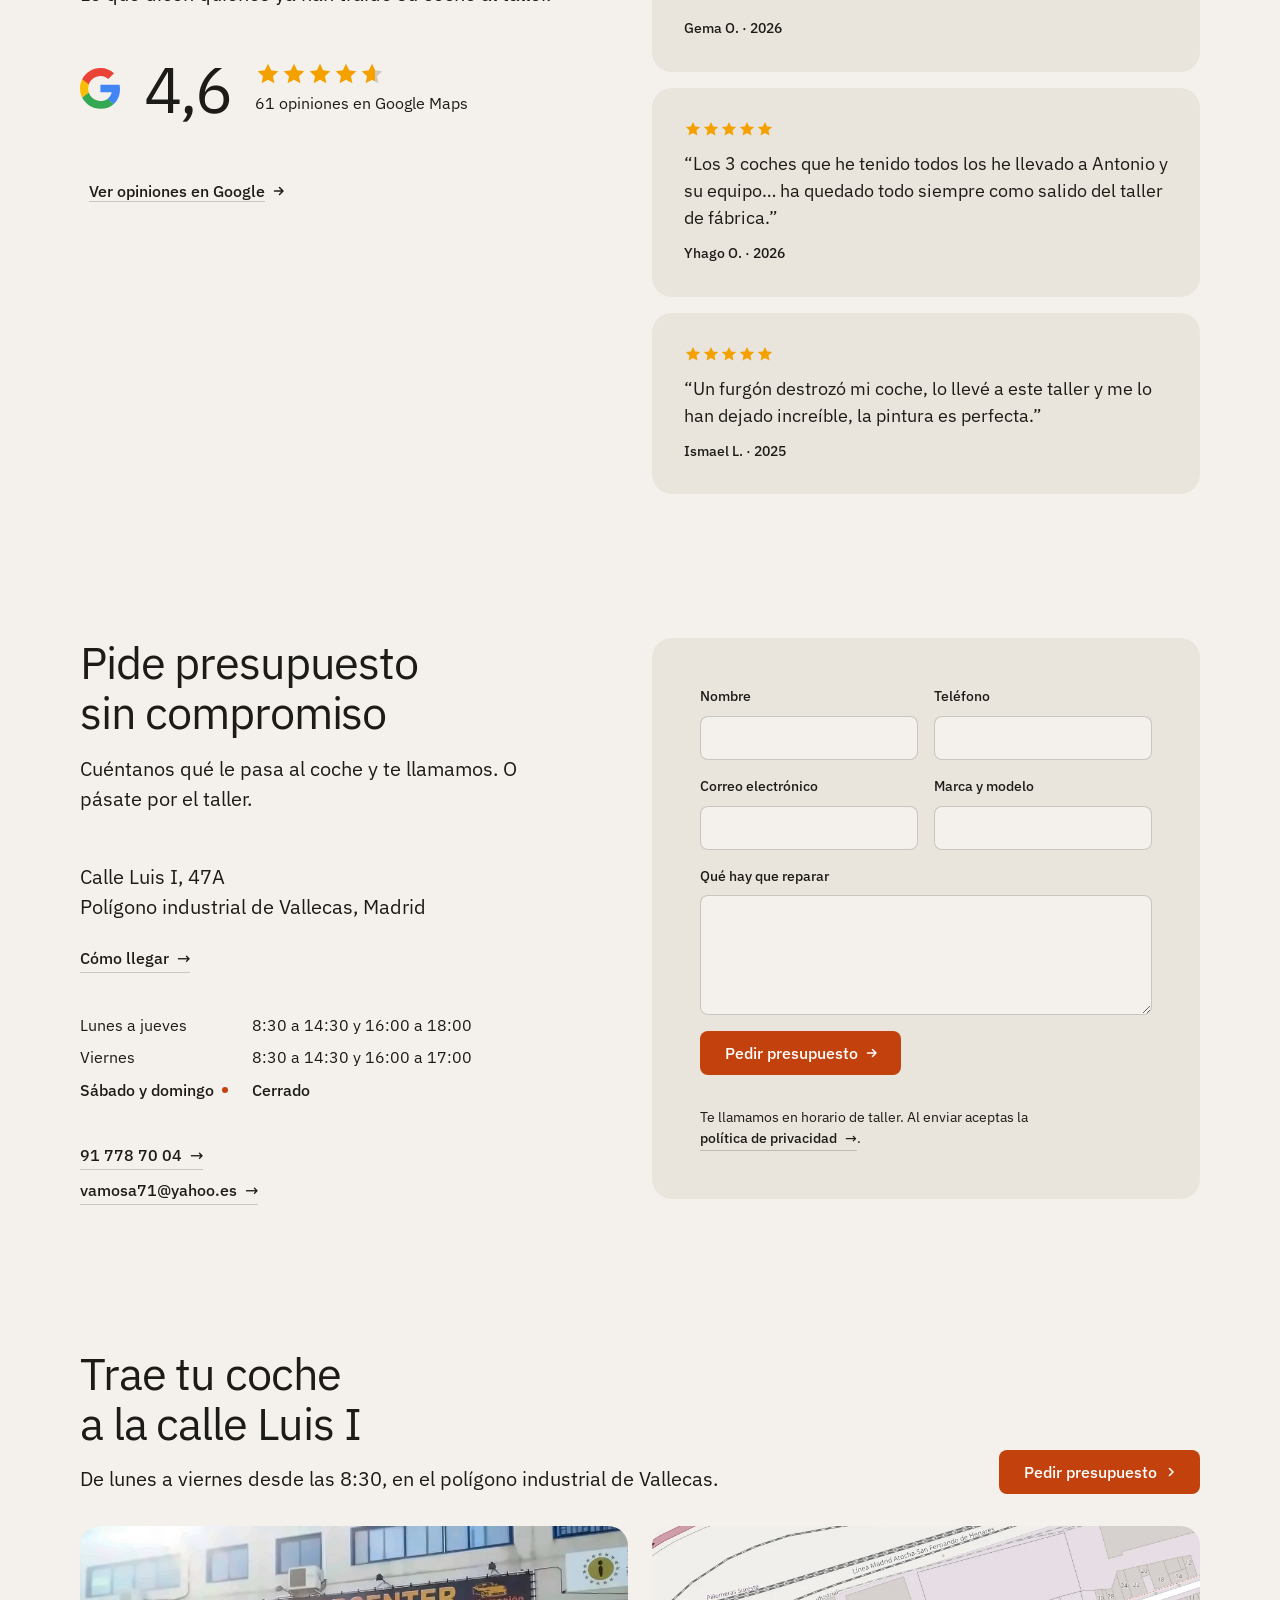
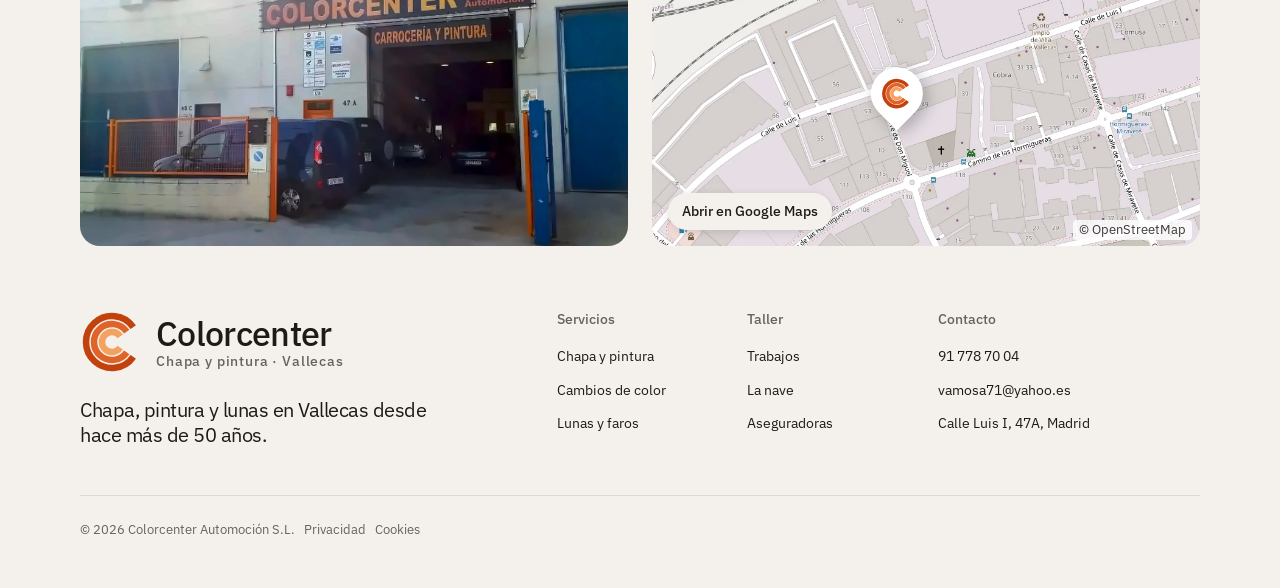
==== commit 97247276: "Secciones a la altura de su contenido también en escritorio y tablet Co-Authored-By: Claude Opus 5.5" ====
--- a/index.html
+++ b/index.html
@@ -103,6 +103,16 @@
   .map-pin svg { width: 32px; height: 32px; rotate: 45deg; }
   .map-label { position: absolute; left: 16px; bottom: 16px; background: var(--bg); padding: 8px 14px; border-radius: 999px; font-size: var(--t-small); font-weight: 500; box-shadow: 0 2px 8px rgb(0 0 0 / .12); }
   .map-credit { position: absolute; right: 8px; bottom: 6px; font-size: 13px; color: #3d3a36; background: rgb(255 255 255 / .8); padding: 0 6px; border-radius: 4px; }
+  /* todas las anchuras: cada sección mide lo que su contenido (sin huecos de pantalla completa); el inicio sigue a pantalla completa */
+  :root { --padt: 96px; --padb: 48px; }
+  main > section.section:not(.hero), footer.footer.closing { height: auto; min-height: 0; }
+  main > section.section:not(.hero) { padding-bottom: var(--padb); }
+  main > section.section:not(.hero) > .wrap { height: auto; }
+  main > section.section:not(.hero) > .wrap .fill { flex: none; min-height: 0; }
+  #servicios .frame.frame--fill { height: 520px; }
+  footer.footer.closing > .wrap { height: auto; display: block; }
+  footer.closing .closing__links { margin-top: var(--s-8); }
+  .close-pair { flex: none; height: 320px; }
   /* botón flotante de WhatsApp (como en la web anterior) */
   .wa-float { position: fixed; right: 24px; bottom: 24px; z-index: 9; width: 56px; height: 56px; border-radius: 50%;
     display: grid; place-items: center; background: #25d366; color: #fff; box-shadow: 0 6px 18px rgb(0 0 0 / .22);
@@ -127,7 +137,7 @@
     footer.footer.closing { padding-bottom: calc(24px + env(safe-area-inset-bottom)); }
     main > section.section:not(.hero) > .wrap .fill { flex: none; height: auto; min-height: 0; }
     footer.closing .closing__cta .close__media { flex: none; min-height: 0; aspect-ratio: 4 / 3; }
-    .close-pair { flex: none; grid-template-columns: minmax(0, 1fr); gap: 12px; }
+    .close-pair { flex: none; height: auto; grid-template-columns: minmax(0, 1fr); gap: 12px; }
     .close-pair > .close__media { height: auto; }
     .map-card { aspect-ratio: 4 / 3; min-height: 0; }
     footer.footer.closing > .wrap { display: block; }
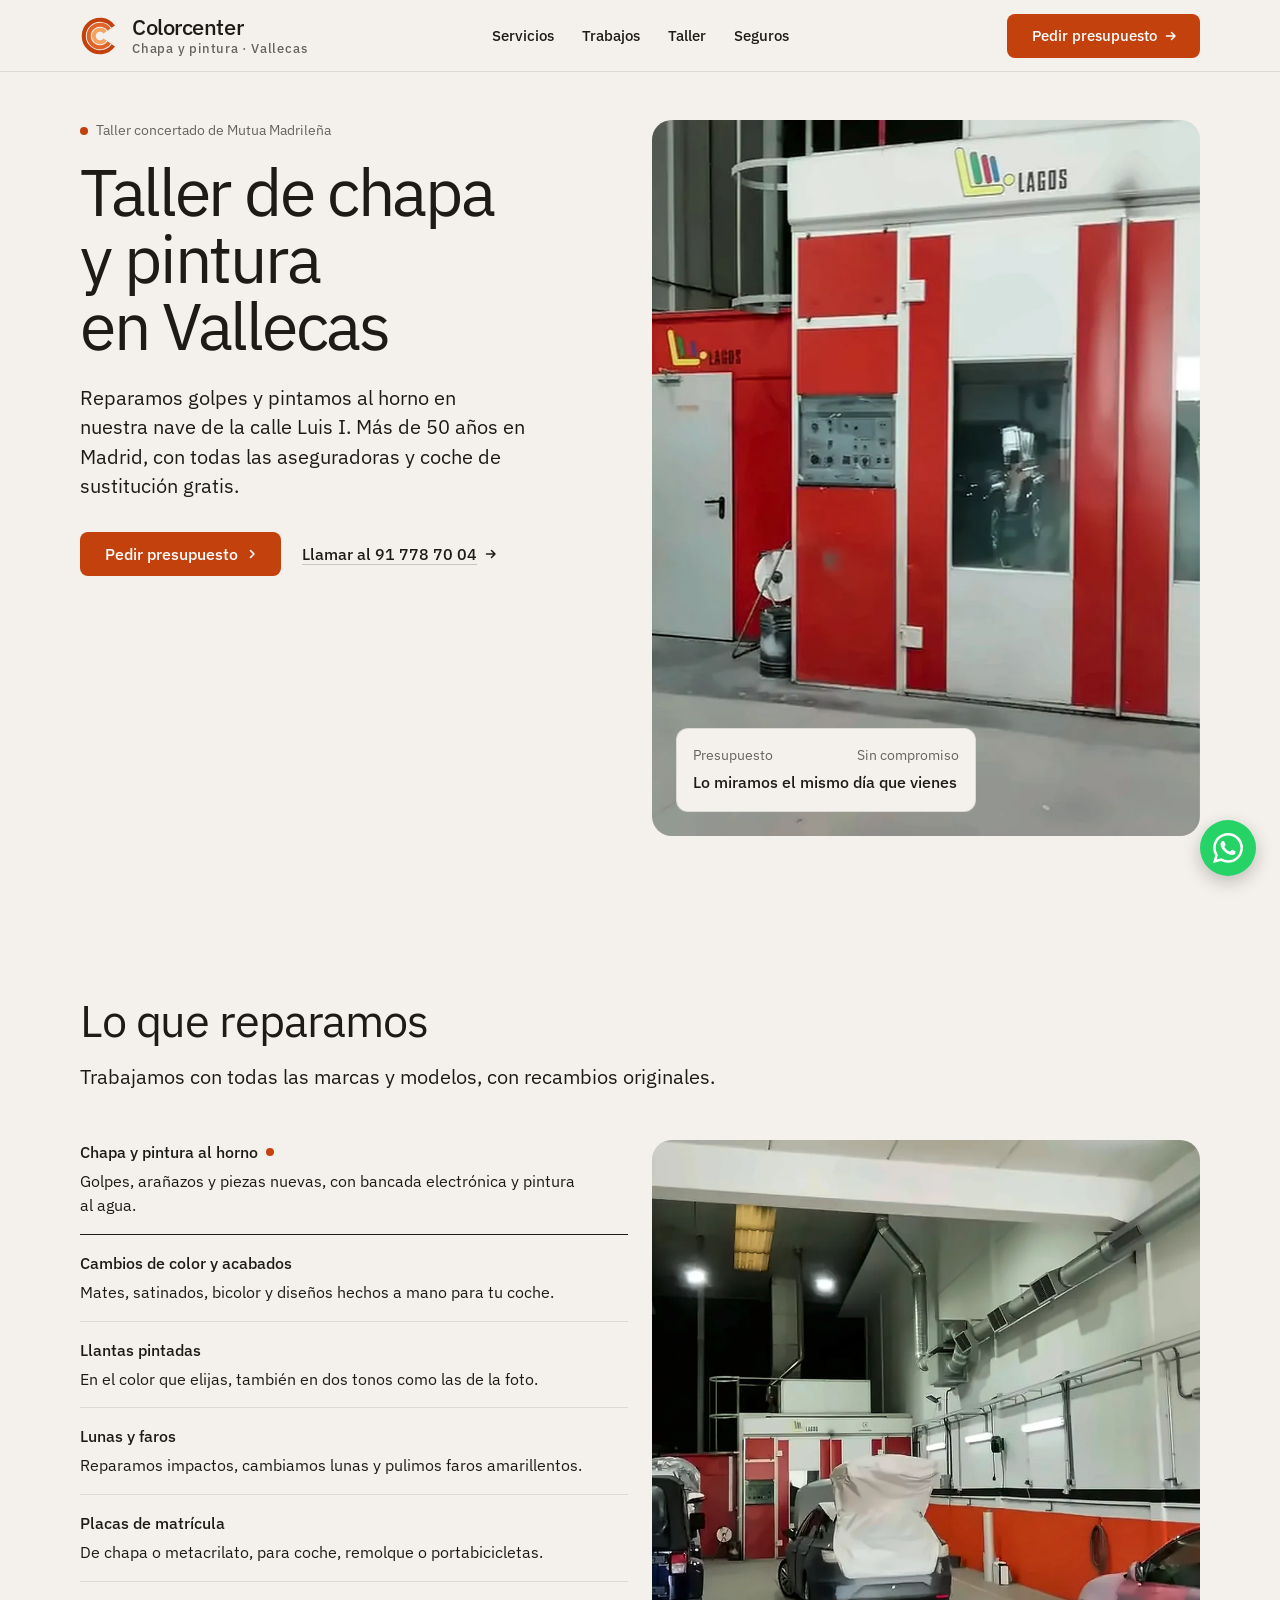
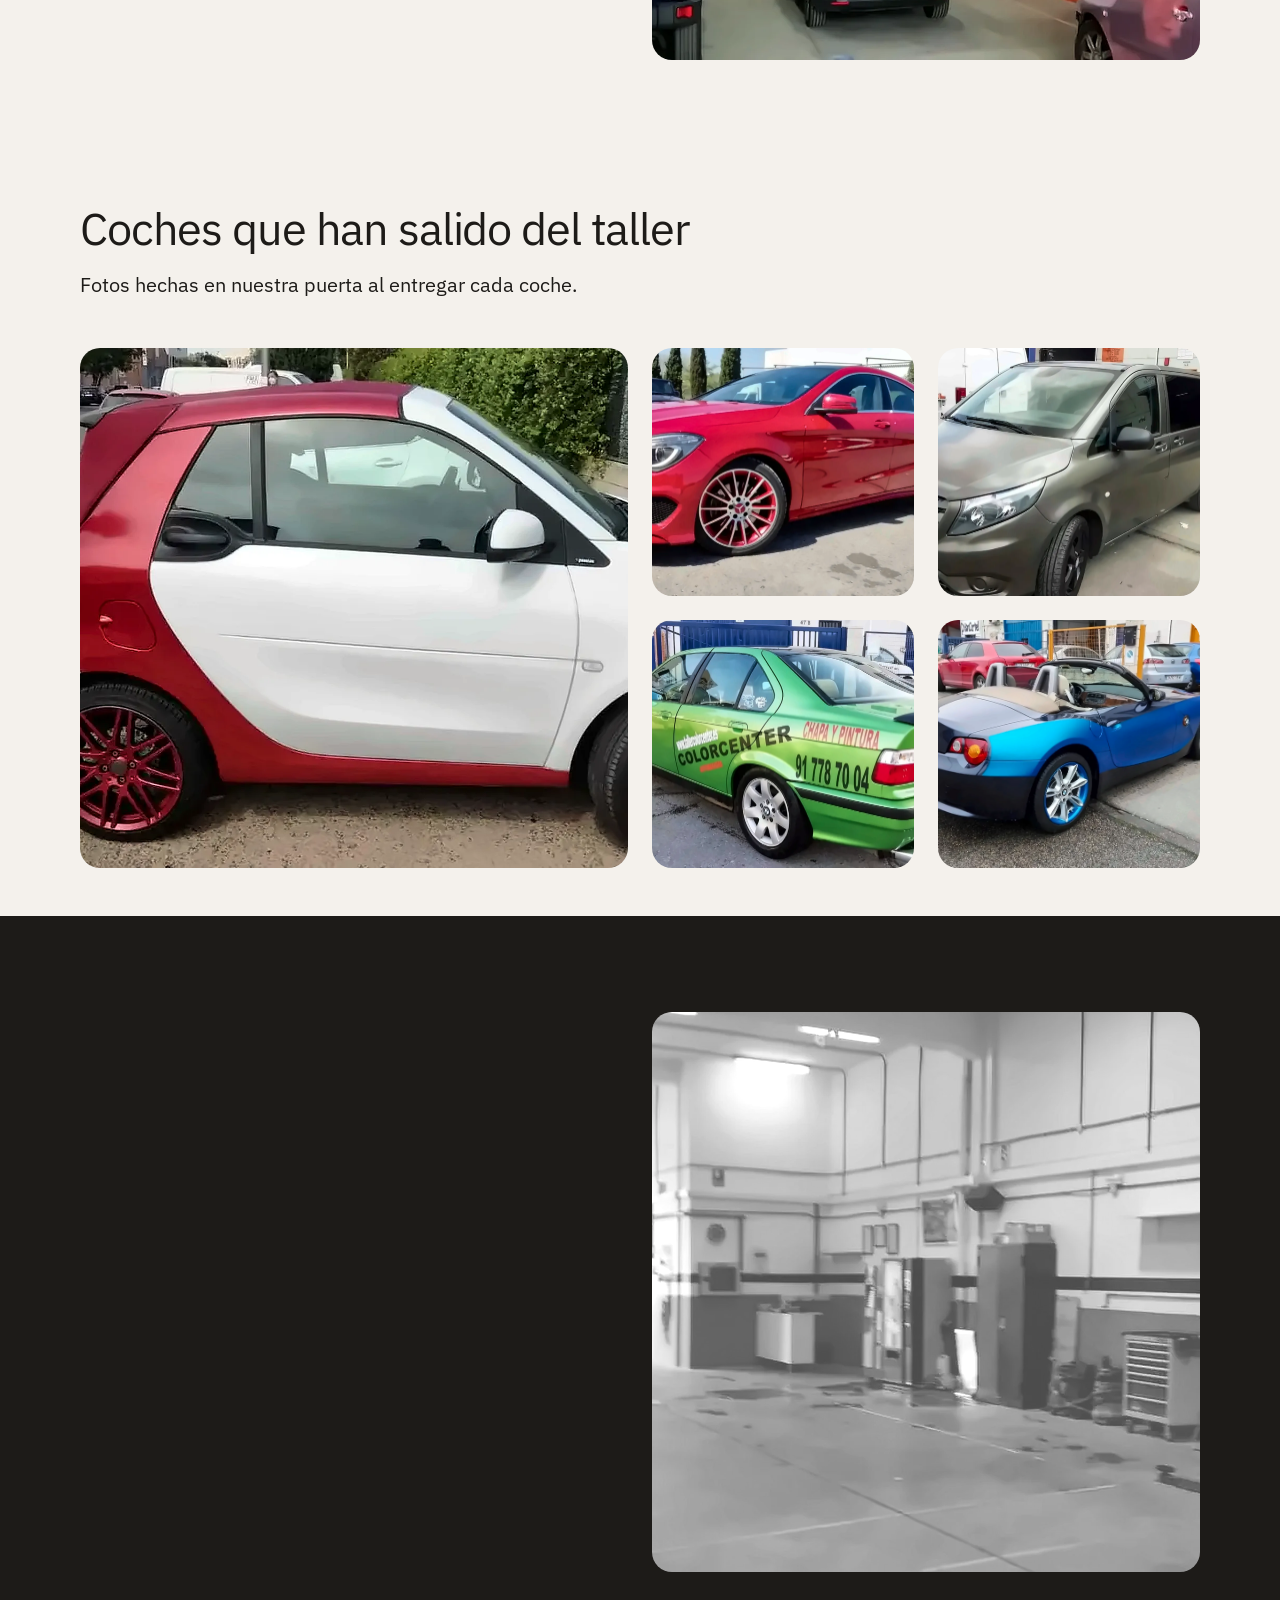
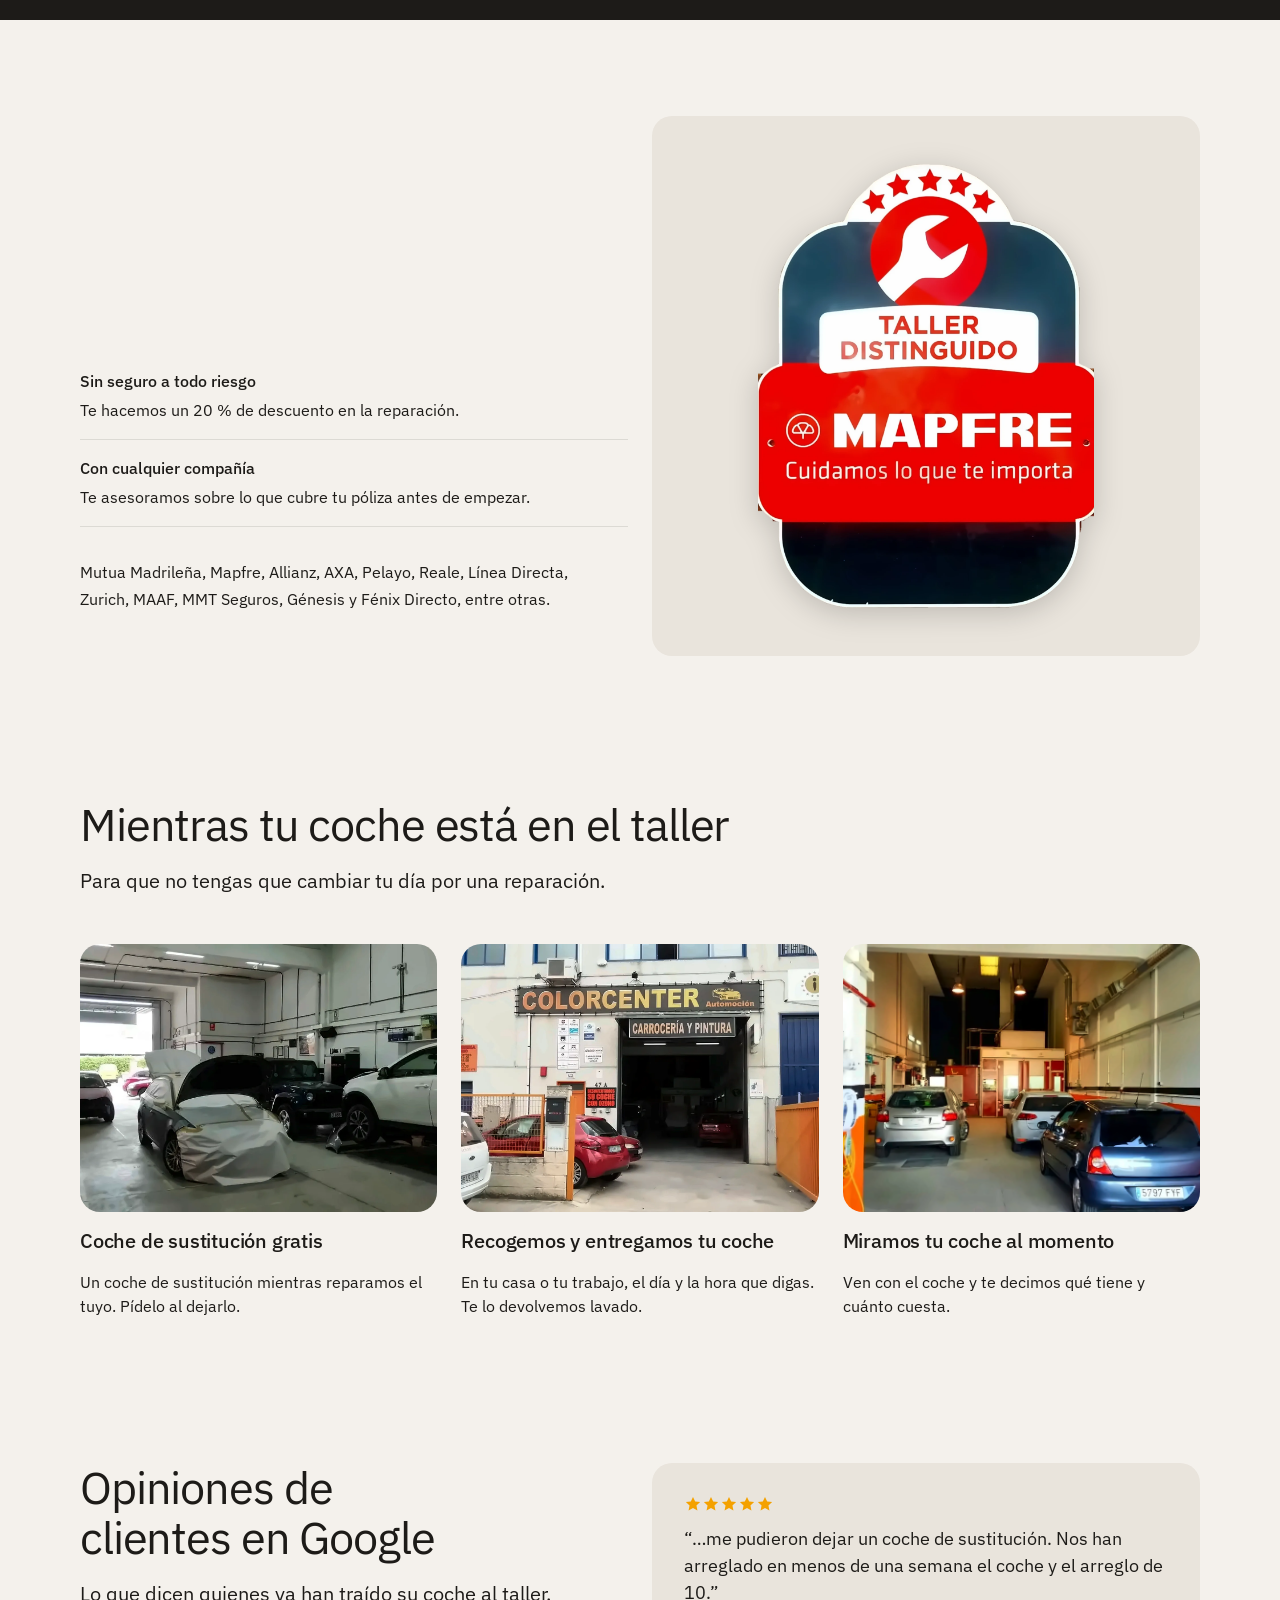
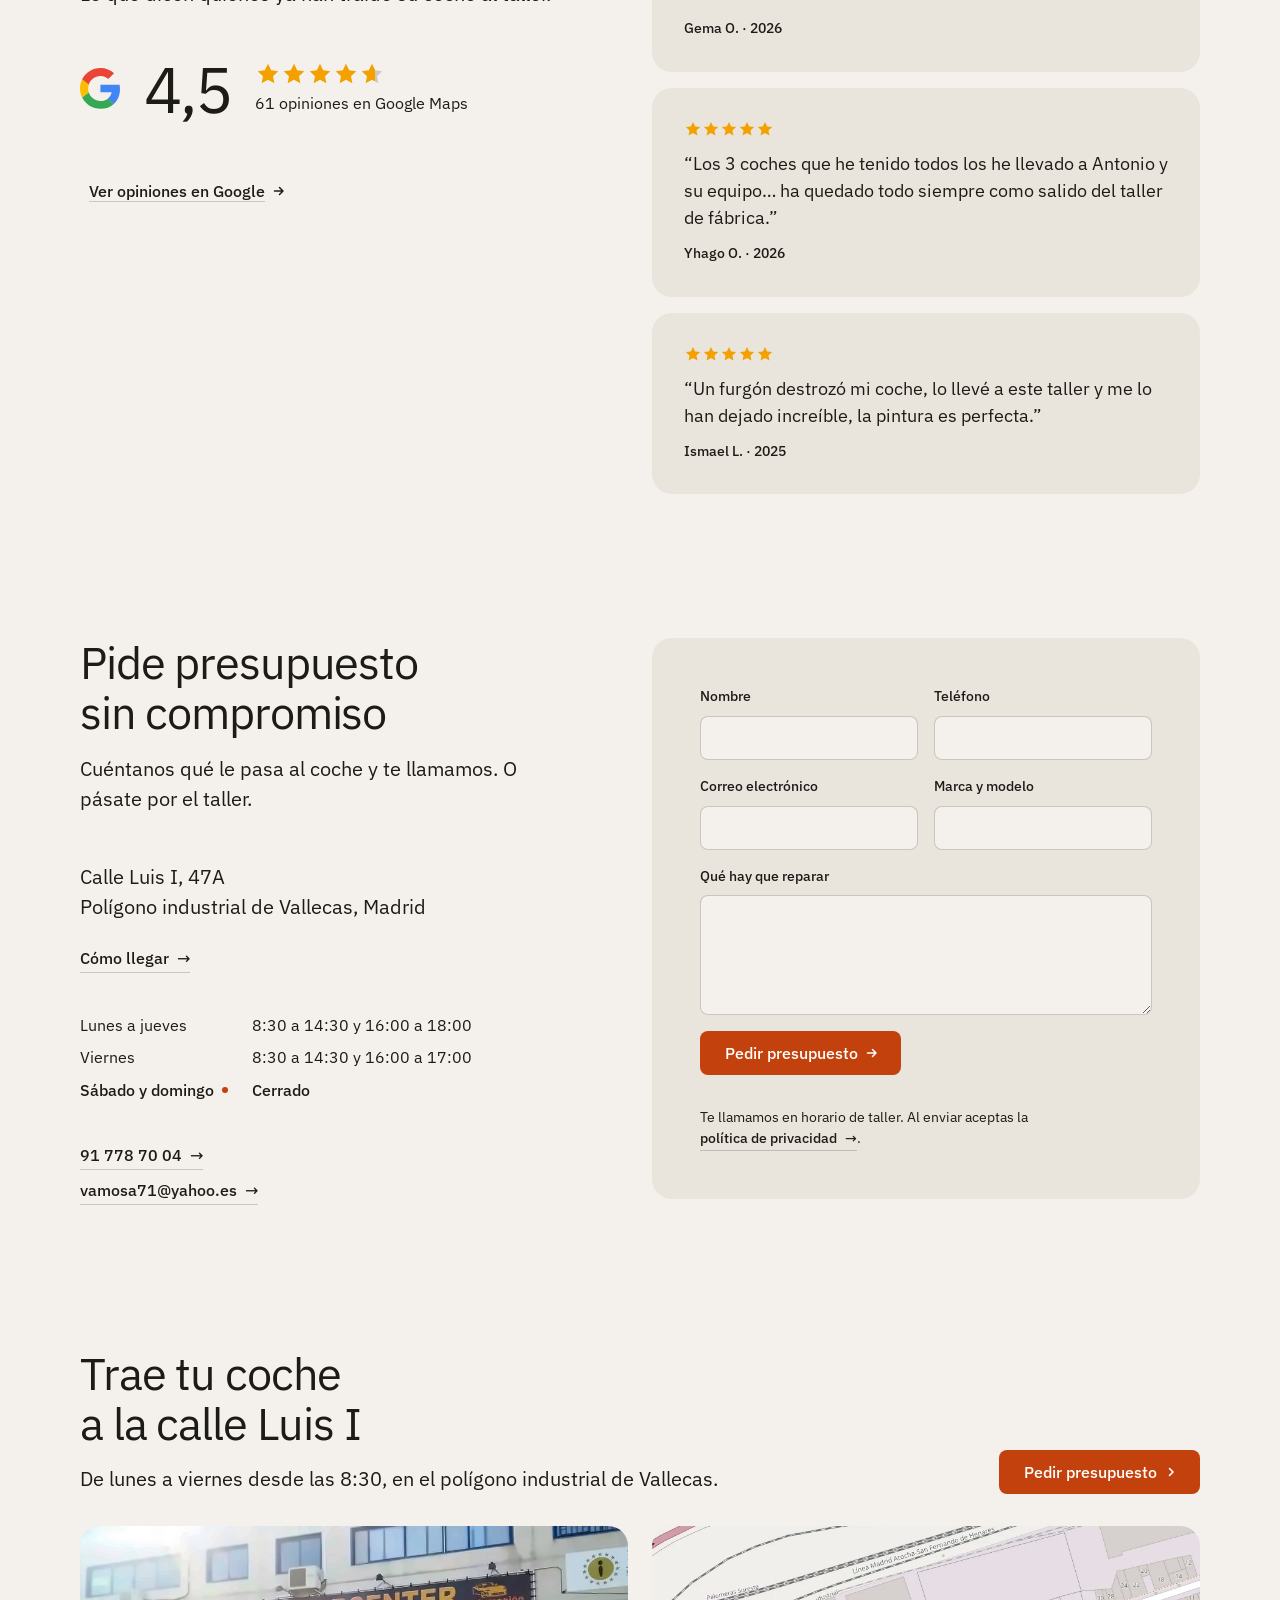
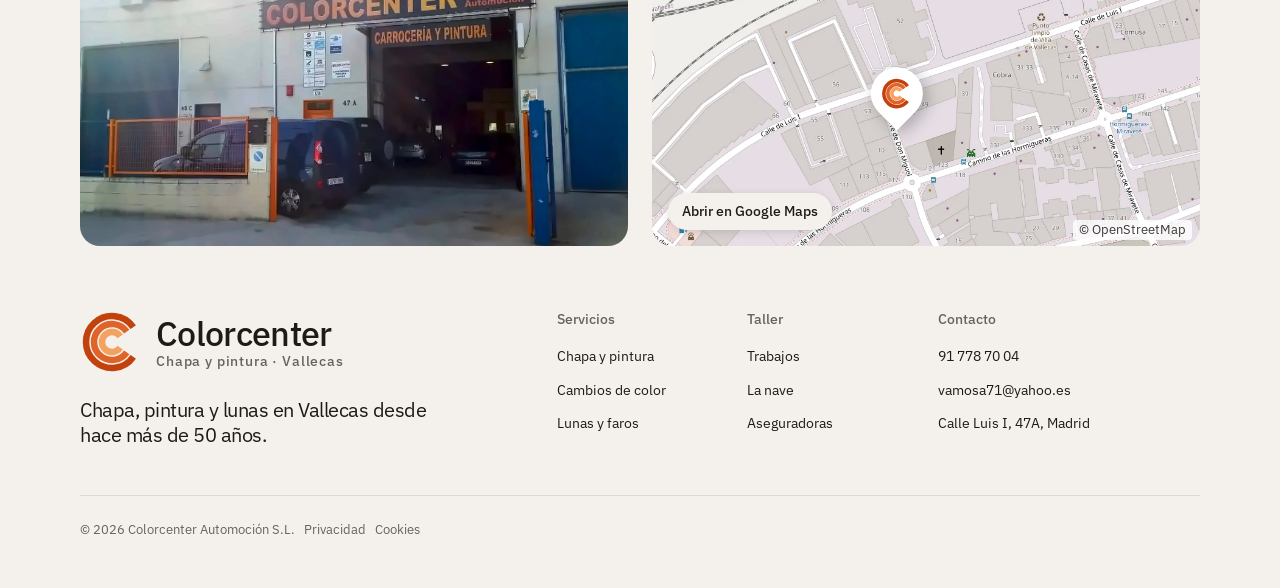
==== commit f3cbb5a6: "Animaciones: entradas al hacer scroll, fundido en servicios, nota de Google y chincheta del mapa Co-" ====
--- a/index.html
+++ b/index.html
@@ -113,6 +113,43 @@
   footer.footer.closing > .wrap { height: auto; display: block; }
   footer.closing .closing__links { margin-top: var(--s-8); }
   .close-pair { flex: none; height: 320px; }
+  /* servicios en móvil y tablet: cada servicio con su foto al lado (la foto grande que cambia queda solo en ordenador) */
+  .row-thumb { display: none; }
+  @media (max-width: 1023px) {
+    #servicios .frame.frame--fill { display: none; }
+    #servicios .rows > li { grid-template-columns: 112px minmax(0, 1fr); column-gap: var(--s-4); align-items: start; }
+    #servicios .row-thumb { display: block; grid-row: 1 / span 2; width: 112px; height: 84px; object-fit: cover; border-radius: var(--r-md, 12px); }
+    #servicios .rows > li > .rows__name, #servicios .rows > li > p { grid-column: 2; }
+  }
+  @media (min-width: 640px) and (max-width: 1023px) { #servicios .rows > li { grid-template-columns: 160px minmax(0, 1fr); } #servicios .row-thumb { width: 160px; height: 110px; } }
+  /* ---------- animaciones (assets/site-motion.js pone .rv; sin script todo se ve quieto) ---------- */
+  :root { --ease-out: cubic-bezier(0.23, 1, 0.32, 1); --ease-back: cubic-bezier(0.34, 1.56, 0.64, 1); }
+  @property --rate { syntax: "<number>"; inherits: true; initial-value: 0; }
+  /* entradas al hacer scroll: suben 18 px y aparecen, escalonadas; se usa `translate` para no pisar los hover del kit */
+  .rv .rv-item { opacity: 0; translate: 0 18px; transition: opacity 600ms var(--ease-out), translate 700ms var(--ease-out); transition-delay: var(--rv-d, 0ms); }
+  .rv .rv-item.is-in { opacity: 1; translate: 0 0; }
+  /* estrellas: se rellenan al entrar */
+  .stars { transition: --rate 1100ms var(--ease-out) 150ms; }
+  .rv .rv-item:not(.is-in) .stars { --rate: 0 !important; }
+  .rv .review.rv-item .stars { transition-delay: calc(var(--rv-d, 0ms) + 250ms); }
+  /* fotos de servicios en ordenador: fundido entre una y otra en vez de un cambio brusco */
+  #servicios .frame > img[data-peek-for] { display: block; transition: opacity 450ms var(--ease-out), scale 900ms var(--ease-out), visibility 0s; }
+  #servicios .frame > img[data-peek-for][hidden] { display: block !important; opacity: 0; scale: 1.04; visibility: hidden; transition: opacity 450ms var(--ease-out), scale 0s 450ms, visibility 0s 450ms; }
+  /* foto del inicio: se asienta al cargar */
+  .hero__media > img { animation: hero-settle 1600ms var(--ease-out) both; }
+  @keyframes hero-settle { from { scale: 1.06; } }
+  /* chincheta del mapa: cae con un pequeño rebote */
+  .map-card.pin-wait .map-pin { opacity: 0; translate: 0 -36px; }
+  .map-card.pin-in .map-pin { opacity: 1; translate: 0 0; transition: translate 650ms var(--ease-back), opacity 200ms var(--ease-out); }
+  @media (prefers-reduced-motion: reduce) {
+    .rv .rv-item { translate: none; transition: opacity 300ms ease; transition-delay: 0ms; }
+    .stars, .rv .review.rv-item .stars { transition: none; }
+    .rv .rv-item:not(.is-in) .stars { --rate: unset !important; }
+    .hero__media > img { animation: none; }
+    #servicios .frame > img[data-peek-for], #servicios .frame > img[data-peek-for][hidden] { transition: opacity 200ms ease, visibility 0s; scale: none; }
+    .map-card.pin-wait .map-pin { translate: none; }
+    .map-card.pin-in .map-pin { transition: opacity 200ms ease; }
+  }
   /* botón flotante de WhatsApp (como en la web anterior) */
   .wa-float { position: fixed; right: 24px; bottom: 24px; z-index: 9; width: 56px; height: 56px; border-radius: 50%;
     display: grid; place-items: center; background: #25d366; color: #fff; box-shadow: 0 6px 18px rgb(0 0 0 / .22);
@@ -195,11 +232,11 @@
       <div class="section-head"><h2 id="servicios-h">Lo que reparamos</h2><p>Trabajamos con todas las marcas y modelos, con recambios originales.</p></div>
       <div class="grid grid--top fill" data-peek>
         <ul class="rows span-6">
-          <li data-peek-to="chapa" tabindex="0"><span class="rows__name">Chapa y pintura al horno</span><p class="muted">Golpes, arañazos y piezas nuevas, con bancada electrónica y pintura al agua.</p></li>
-          <li data-peek-to="color" tabindex="0"><span class="rows__name">Cambios de color y acabados</span><p class="muted">Mates, satinados, bicolor y diseños hechos a mano para tu coche.</p></li>
-          <li data-peek-to="llantas" tabindex="0"><span class="rows__name">Llantas pintadas</span><p class="muted">En el color que elijas, también en dos tonos como las de la foto.</p></li>
-          <li data-peek-to="faros" tabindex="0"><span class="rows__name">Lunas y faros</span><p class="muted">Reparamos impactos, cambiamos lunas y pulimos faros amarillentos.</p></li>
-          <li data-peek-to="matriculas" tabindex="0"><span class="rows__name">Placas de matrícula</span><p class="muted">De chapa o metacrilato, para coche, remolque o portabicicletas.</p></li>
+          <li data-peek-to="chapa" tabindex="0"><img class="row-thumb" src="img/g09.webp" alt="" loading="lazy"><span class="rows__name">Chapa y pintura al horno</span><p class="muted">Golpes, arañazos y piezas nuevas, con bancada electrónica y pintura al agua.</p></li>
+          <li data-peek-to="color" tabindex="0"><img class="row-thumb" src="img/g19.webp" alt="" loading="lazy"><span class="rows__name">Cambios de color y acabados</span><p class="muted">Mates, satinados, bicolor y diseños hechos a mano para tu coche.</p></li>
+          <li data-peek-to="llantas" tabindex="0"><img class="row-thumb" src="img/g17.webp" alt="" loading="lazy"><span class="rows__name">Llantas pintadas</span><p class="muted">En el color que elijas, también en dos tonos como las de la foto.</p></li>
+          <li data-peek-to="faros" tabindex="0"><img class="row-thumb" src="img/prod2.webp" alt="" loading="lazy"><span class="rows__name">Lunas y faros</span><p class="muted">Reparamos impactos, cambiamos lunas y pulimos faros amarillentos.</p></li>
+          <li data-peek-to="matriculas" tabindex="0"><img class="row-thumb" src="img/g21.webp" alt="" loading="lazy"><span class="rows__name">Placas de matrícula</span><p class="muted">De chapa o metacrilato, para coche, remolque o portabicicletas.</p></li>
         </ul>
         <div class="frame frame--photo frame--fill span-6 start-7">
           <img class="frame__img" data-peek-for="chapa" src="img/g09.webp" alt="Coche dentro de la cabina de pintura con piezas preparadas al lado" loading="lazy" data-source="client" data-subject="cabina de pintura">
@@ -417,5 +454,6 @@
 <script type="module" src="assets/system.js"></script>
 <script type="module" src="assets/motion/motion.js"></script>
 <script type="module" src="assets/layout/layout.js"></script>
+<script src="assets/site-motion.js" defer></script>
 </body>
 </html>
